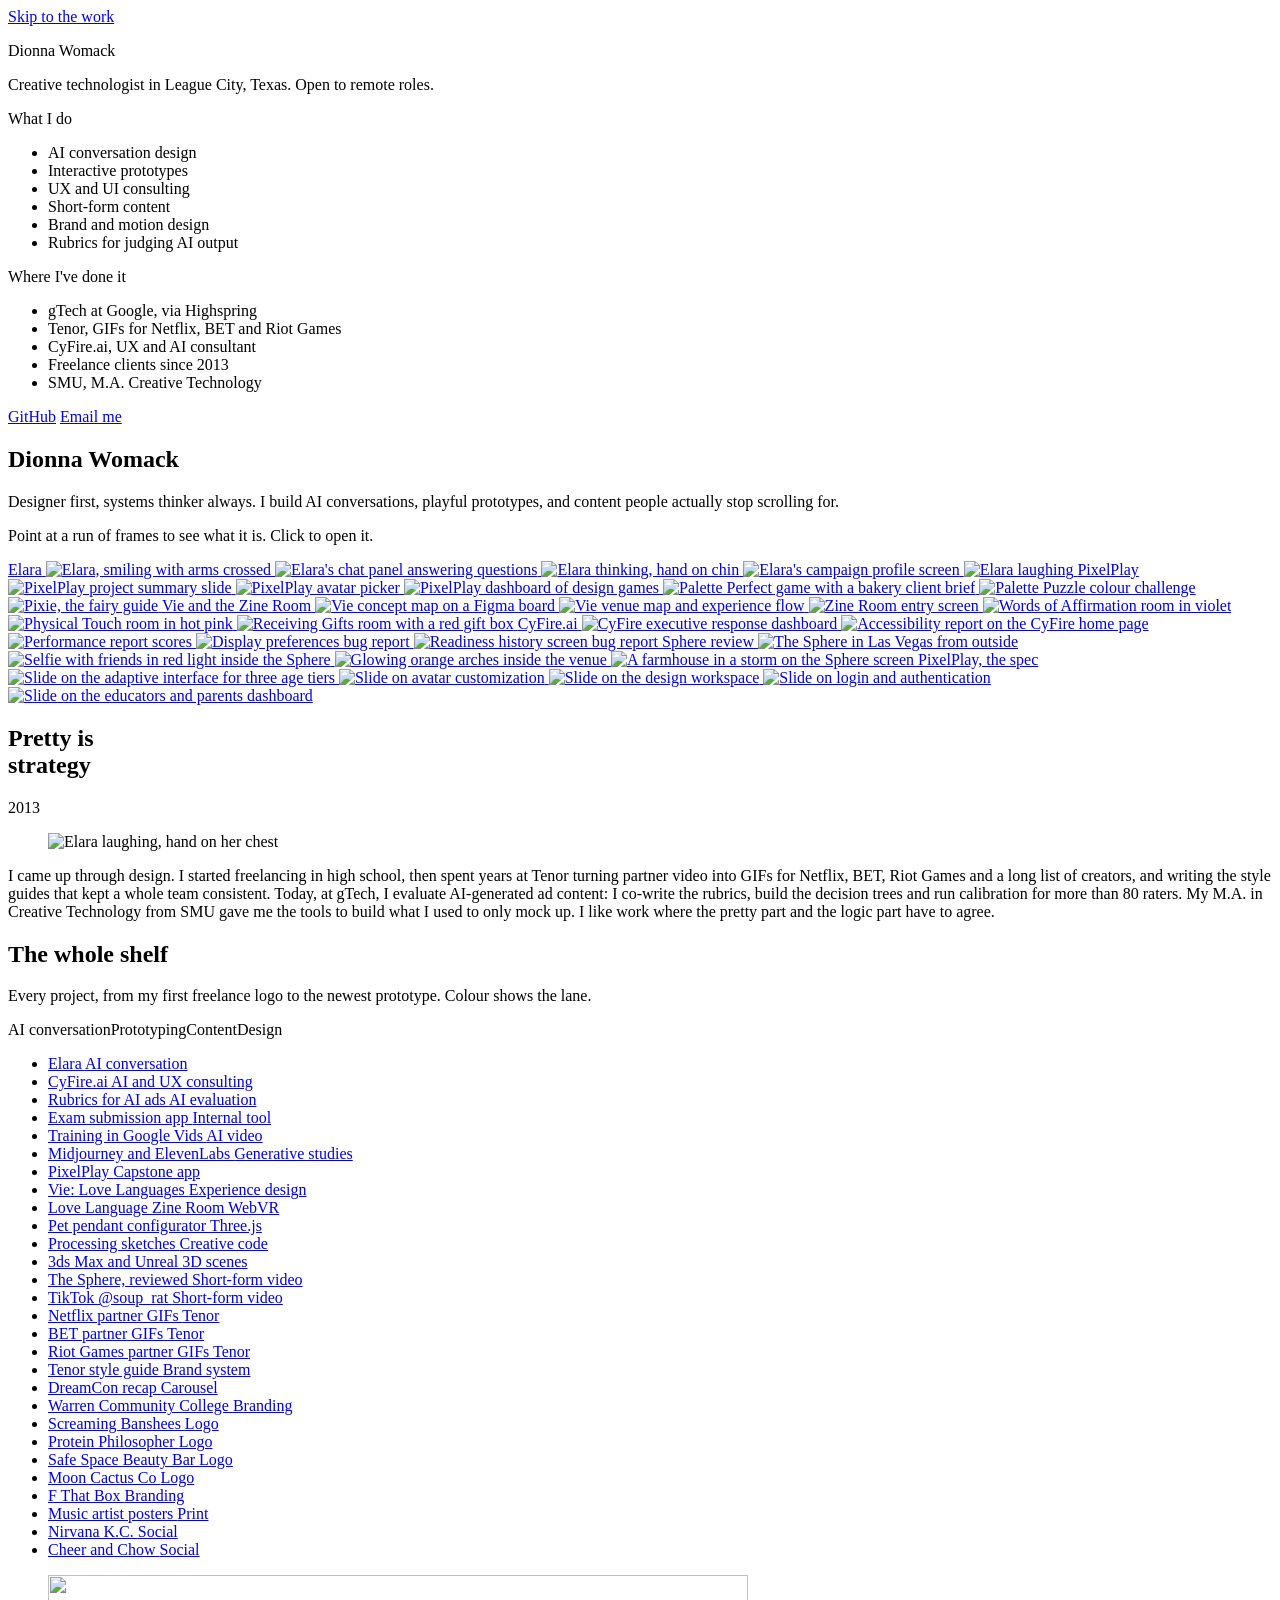
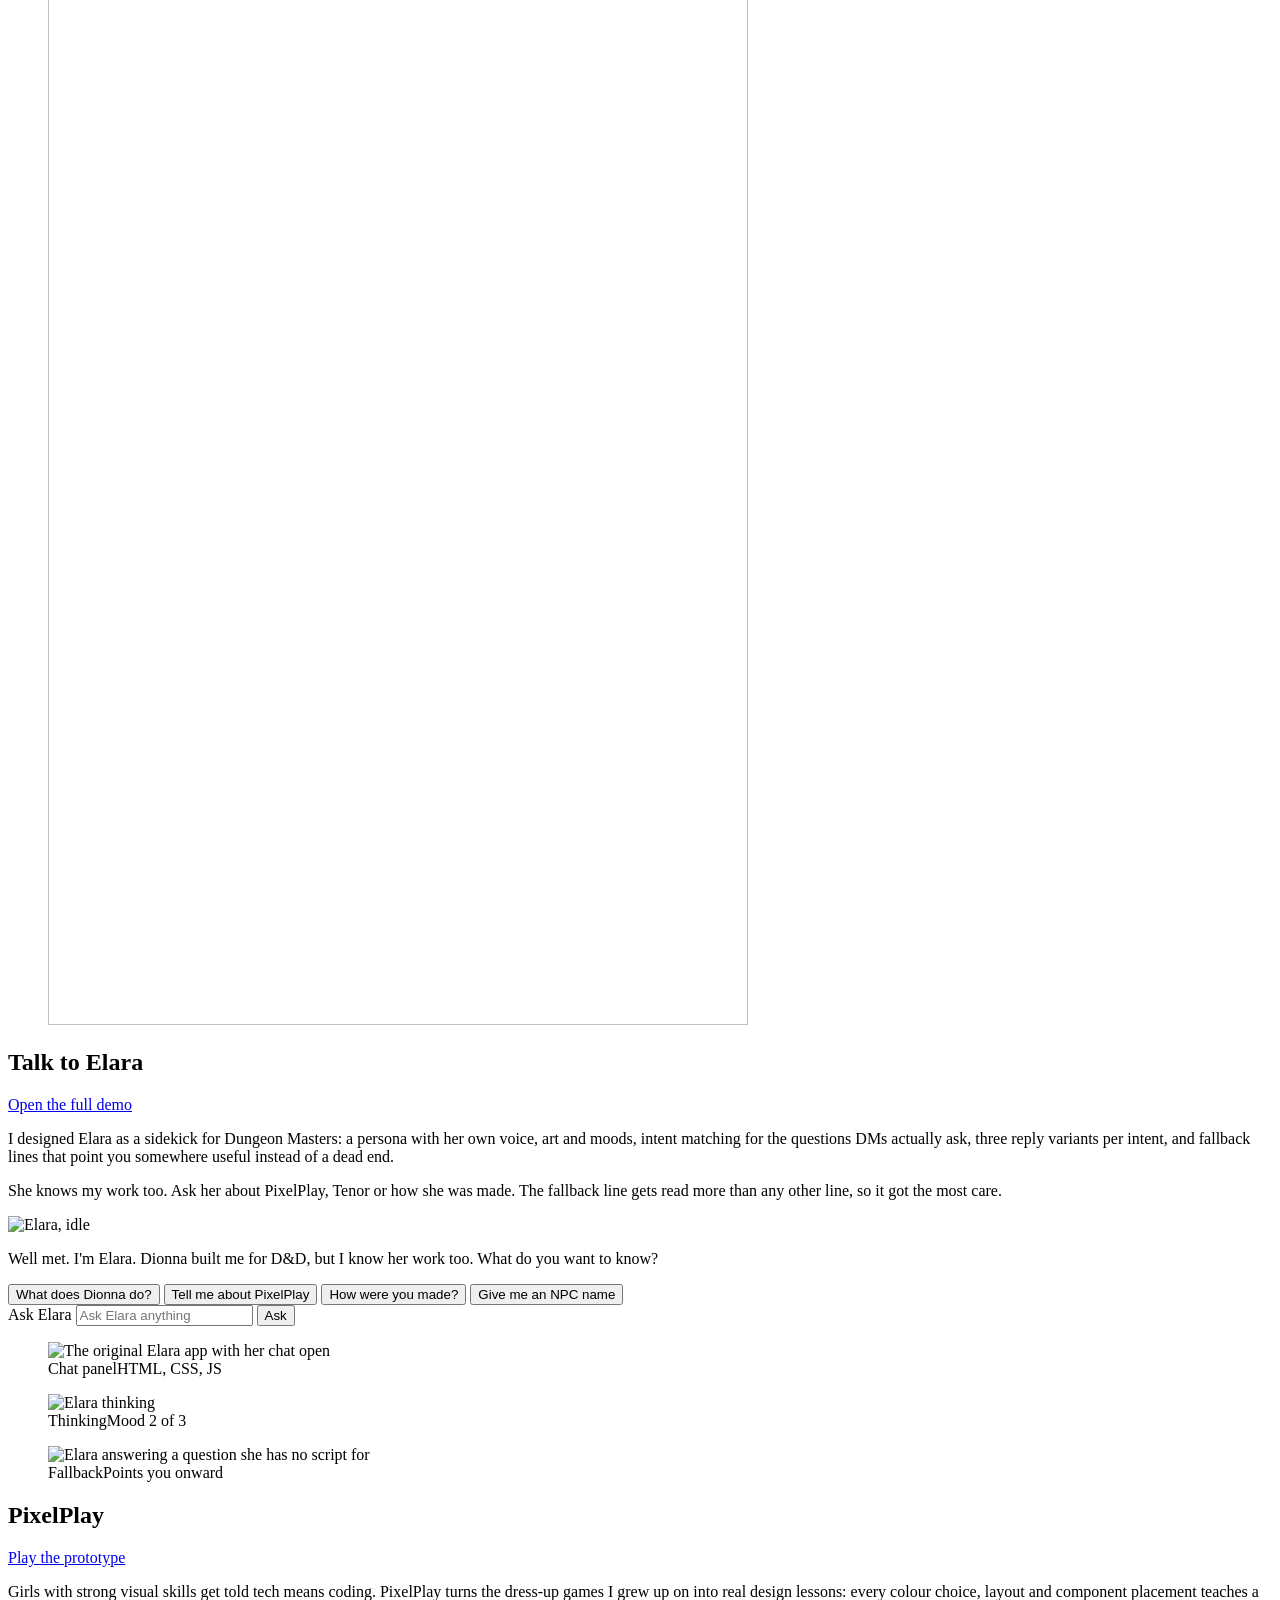
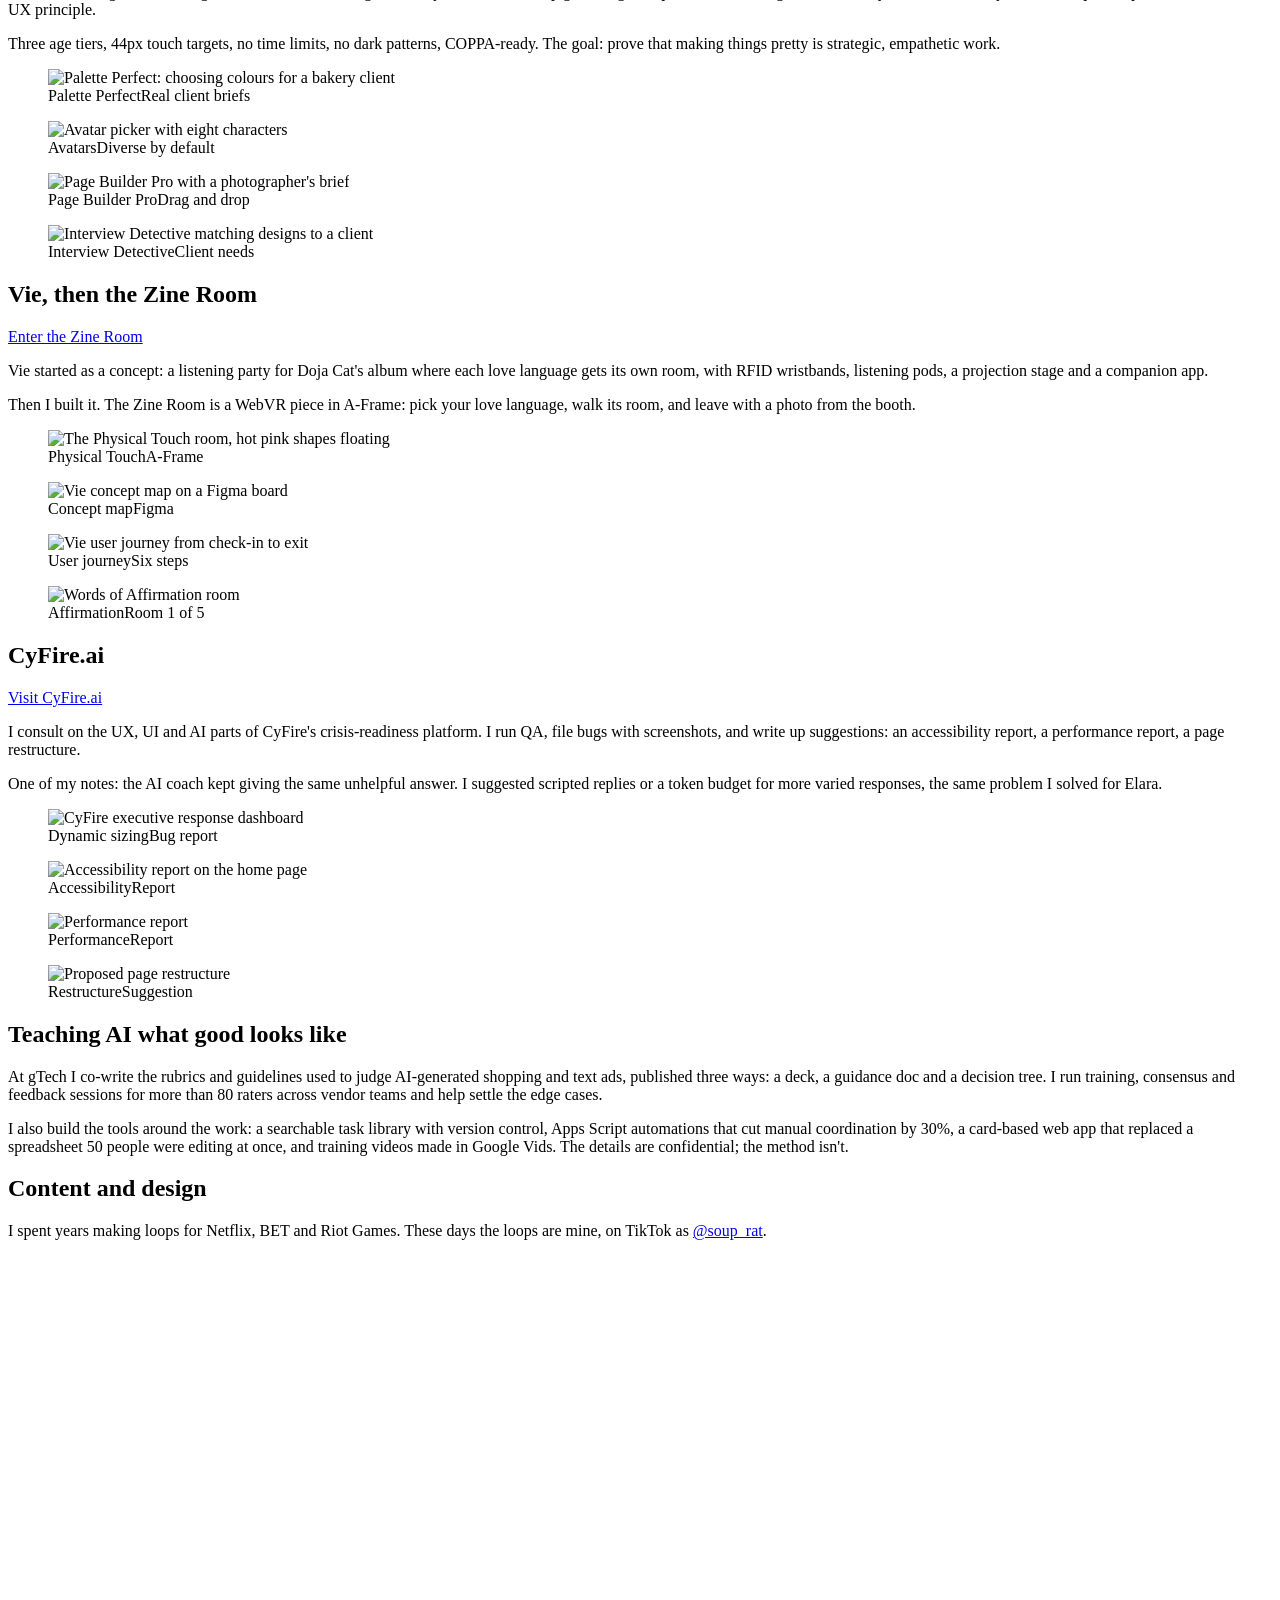
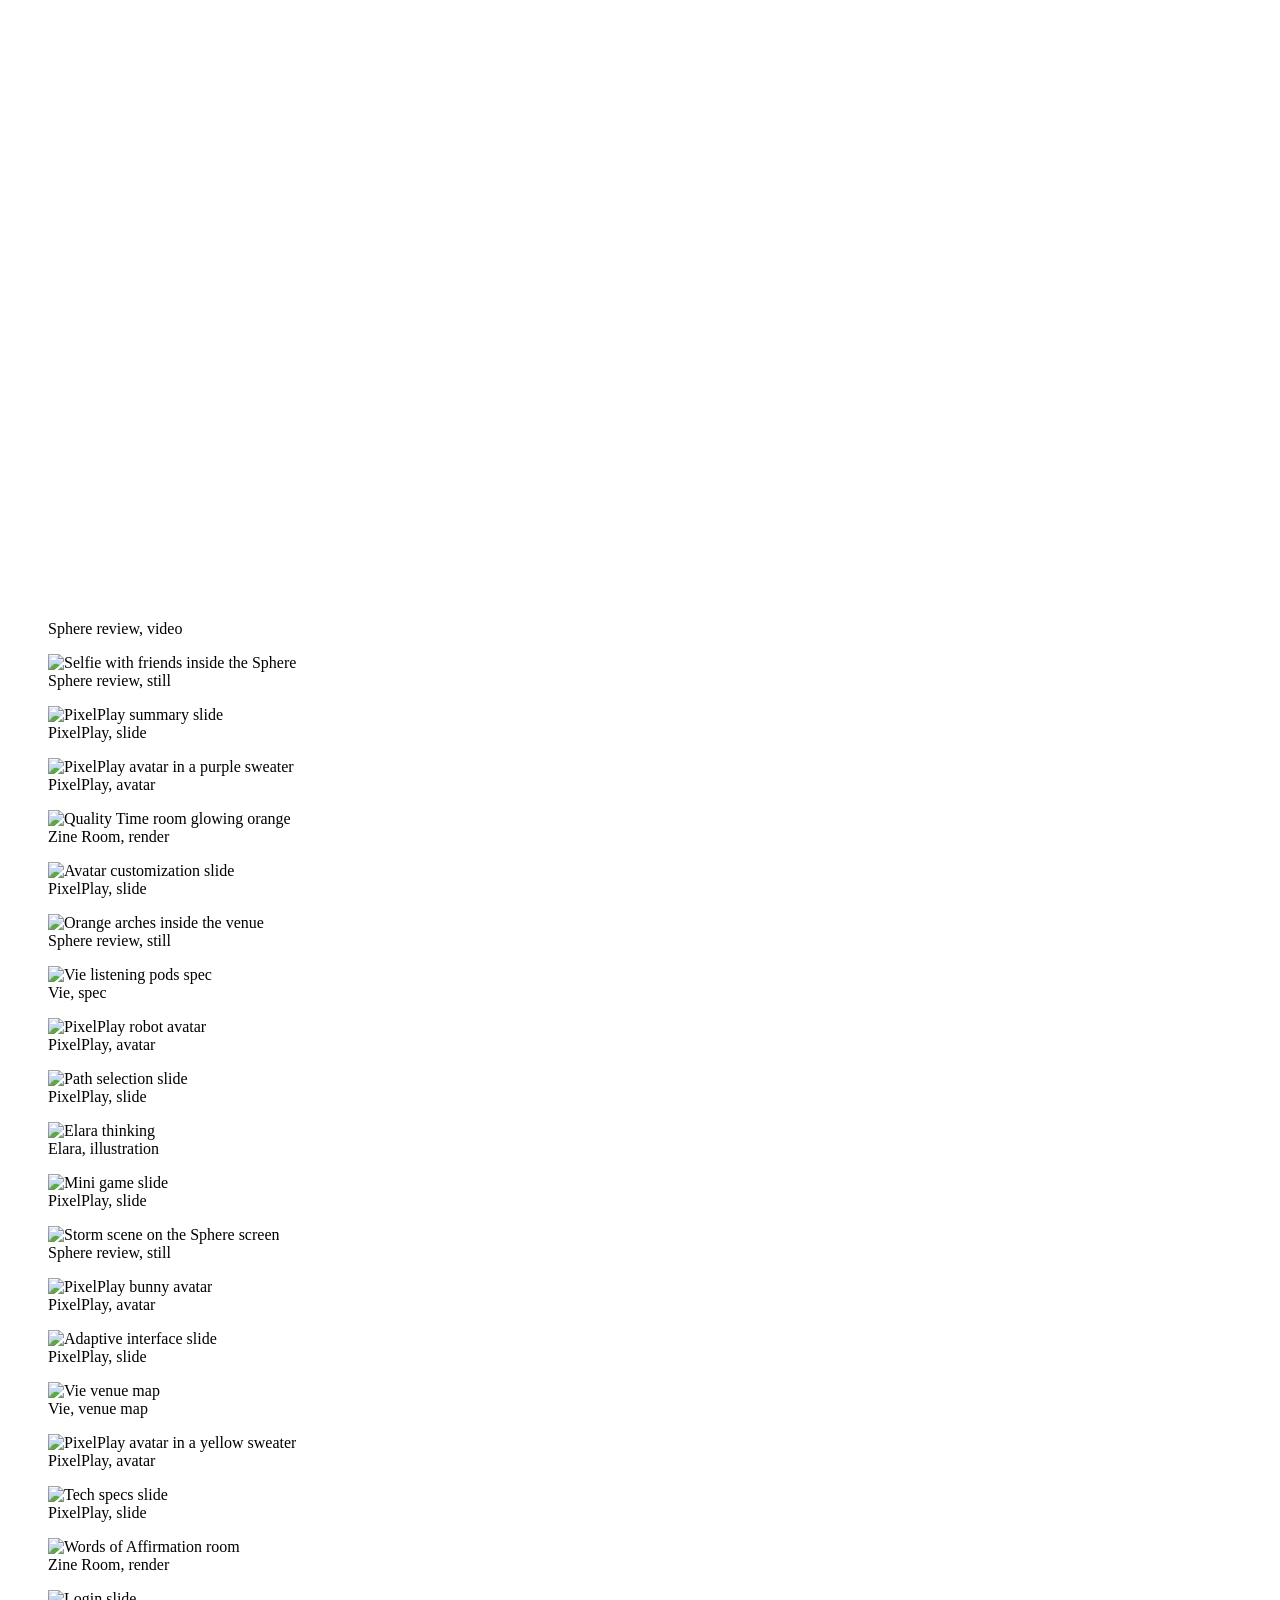
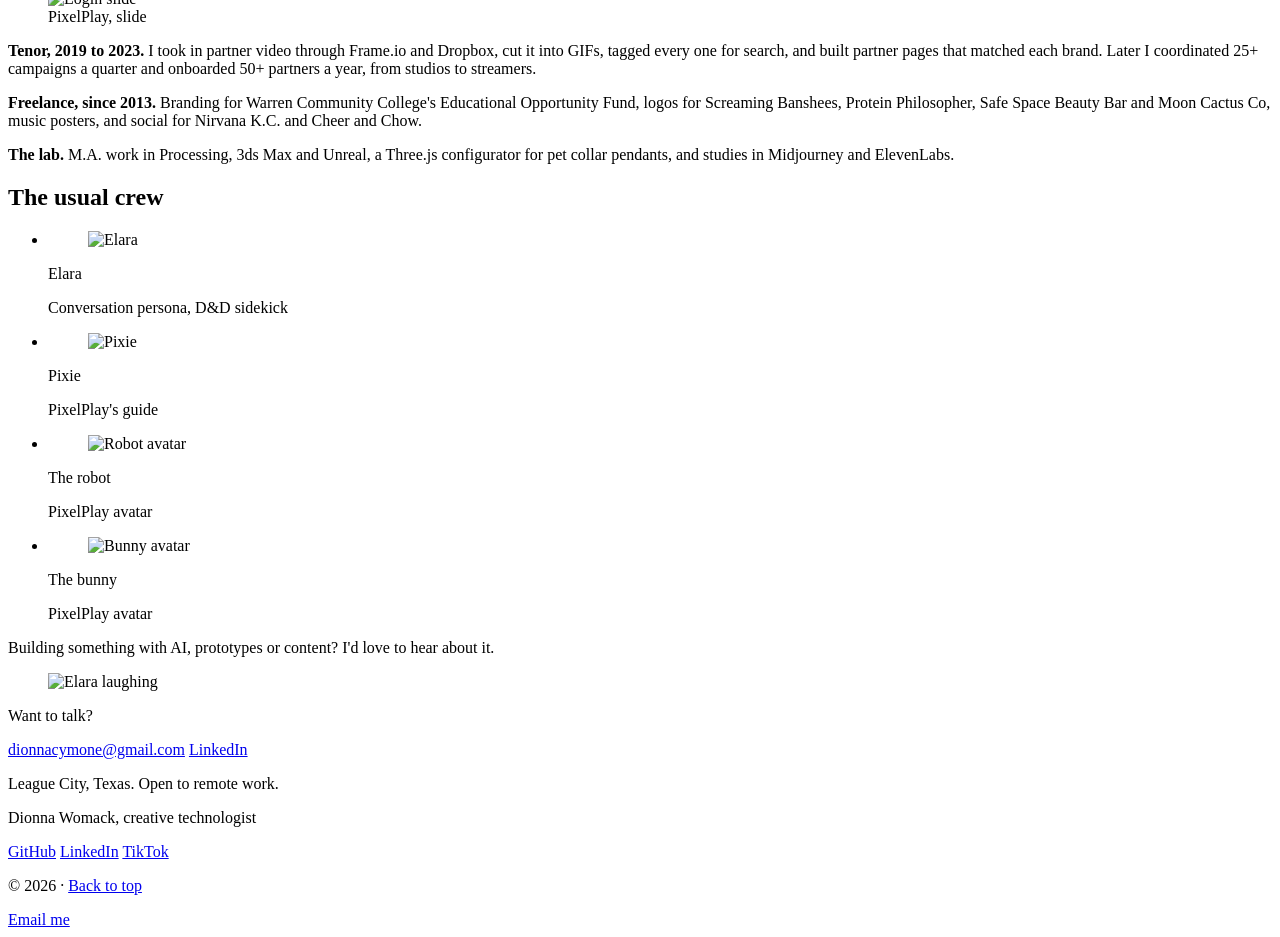
==== index.html @ 8c24a7cd "V1 Create site" ====
<!doctype html>
<html lang="en">
<head>
<meta charset="utf-8">
<meta name="viewport" content="width=device-width, initial-scale=1">
<title>Dionna Womack, Creative Technologist</title>
<meta name="description" content="Dionna Womack designs AI conversations, playful prototypes, and content people actually stop scrolling for. M.A. Creative Technology, SMU.">
<meta property="og:title" content="Dionna Womack, Creative Technologist">
<meta property="og:description" content="AI conversation design, interactive prototypes, and scroll-stopping content.">
<meta property="og:image" content="img/elara_chat.webp">
<link rel="preload" href="fonts/libre-franklin-latin-800-normal.woff2" as="font" type="font/woff2" crossorigin>
<link rel="preload" href="fonts/source-serif-4-latin-400-normal.woff2" as="font" type="font/woff2" crossorigin>
<link rel="stylesheet" href="assets/base.css">
<link rel="stylesheet" href="assets/site.css">
<script>document.documentElement.classList.add('js')</script>
</head>
<body>
<a class="skip" href="#main">Skip to the work</a>

<header class="band wrap" id="top">
  <p class="band__name">Dionna Womack</p>
  <p class="band__avail">Creative technologist in League City, Texas. Open to remote roles.</p>
  <div class="band__list">
    <p class="muted">What I do</p>
    <ul>
      <li>AI conversation design</li>
      <li>Interactive prototypes</li>
      <li>UX and UI consulting</li>
      <li>Short-form content</li>
      <li>Brand and motion design</li>
      <li>Rubrics for judging AI output</li>
    </ul>
  </div>
  <div class="band__list band__list--wide">
    <p class="muted">Where I've done it</p>
    <ul>
      <li>gTech at Google, via Highspring</li>
      <li>Tenor, GIFs for Netflix, BET and Riot Games</li>
      <li>CyFire.ai, UX and AI consultant</li>
      <li>Freelance clients since 2013</li>
      <li>SMU, M.A. Creative Technology</li>
    </ul>
  </div>
  <nav class="band__links" aria-label="Contact">
    <a class="link" href="https://github.com/HeyDionna">GitHub</a>
    <a class="link link--accent" href="mailto:dionnacymone@gmail.com?subject=Hi%20Dionna">Email me</a>
  </nav>
</header>

<main id="main">

<section class="hero wrap" aria-labelledby="hero-title">
  <h1 class="hero__name" id="hero-title" data-rise style="--i:0">Dionna Womack</h1>
  <p class="hero__line" data-rise style="--i:1">Designer first, systems thinker always. I build AI conversations, playful prototypes, and content people actually stop scrolling for.</p>

  <div class="sheet" data-sheet>
    <p class="sheet__desc small" aria-live="polite" data-sheet-desc>Point at a run of frames to see what it is. Click to open it.</p>
    <div class="sheet__runs">
      <a class="run" href="#elara" data-desc="Elara: a D&amp;D assistant with a persona, three moods and replies that never repeat word for word.">
        <span class="run__title small">Elara</span>
        <span class="run__frames">
          <img src="img/elara_idle.webp" width="700" height="1050" alt="Elara, smiling with arms crossed">
          <img src="img/elara_chat.webp" width="1400" height="896" alt="Elara's chat panel answering questions">
          <img src="img/elara_thinking.webp" width="700" height="1050" alt="Elara thinking, hand on chin">
          <img src="img/elara_profile.webp" width="1400" height="896" alt="Elara's campaign profile screen">
          <img src="img/elara_happy.webp" width="700" height="1050" alt="Elara laughing">
        </span>
      </a>
      <a class="run" href="#pixelplay" data-desc="PixelPlay: my capstone, a design-learning app for girls 8 to 18 built on the dress-up games I grew up on.">
        <span class="run__title small">PixelPlay</span>
        <span class="run__frames">
          <img src="img/pp_slide_1.webp" width="396" height="330" alt="PixelPlay project summary slide">
          <img src="img/pp_avatar.webp" width="1400" height="896" alt="PixelPlay avatar picker">
          <img src="img/pp_dash2.webp" width="1400" height="896" alt="PixelPlay dashboard of design games">
          <img src="img/pp_game0.webp" width="1400" height="896" alt="Palette Perfect game with a bakery client brief">
          <img src="img/pp_game3.webp" width="1400" height="896" alt="Palette Puzzle colour challenge">
          <img src="img/pixie.webp" width="600" height="496" alt="Pixie, the fairy guide">
        </span>
      </a>
      <a class="run" href="#zine" data-desc="Vie into the Zine Room: an immersive listening experience concept, then a WebVR room for each love language.">
        <span class="run__title small">Vie and the Zine Room</span>
        <span class="run__frames">
          <img src="img/vie_concept.webp" width="980" height="800" alt="Vie concept map on a Figma board">
          <img src="img/vie_cover.webp" width="390" height="222" alt="Vie venue map and experience flow">
          <img src="img/zine_hub.webp" width="1280" height="800" alt="Zine Room entry screen">
          <img src="img/zine_affirmation.webp" width="1400" height="896" alt="Words of Affirmation room in violet">
          <img src="img/zine_touch.webp" width="1400" height="896" alt="Physical Touch room in hot pink">
          <img src="img/zine_gifts.webp" width="1400" height="896" alt="Receiving Gifts room with a red gift box">
        </span>
      </a>
      <a class="run" href="#cyfire" data-desc="CyFire.ai: ongoing QA, UX and AI consulting for a crisis-readiness startup.">
        <span class="run__title small">CyFire.ai</span>
        <span class="run__frames">
          <img src="img/cy_dashboard.webp" width="254" height="247" alt="CyFire executive response dashboard">
          <img src="img/cy_access.webp" width="258" height="134" alt="Accessibility report on the CyFire home page">
          <img src="img/cy_perf.webp" width="258" height="118" alt="Performance report scores">
          <img src="img/cy_lightmode.webp" width="264" height="102" alt="Display preferences bug report">
          <img src="img/cy_history.webp" width="264" height="110" alt="Readiness history screen bug report">
        </span>
      </a>
      <a class="run" href="#content" data-desc="The Sphere, reviewed: a short-form review shot on my phone, coming to TikTok soon.">
        <span class="run__title small">Sphere review</span>
        <span class="run__frames">
          <img src="img/sphere_5.webp" width="900" height="1600" alt="The Sphere in Las Vegas from outside">
          <img src="img/sphere_60.webp" width="900" height="1600" alt="Selfie with friends in red light inside the Sphere">
          <img src="img/sphere_105.webp" width="900" height="1600" alt="Glowing orange arches inside the venue">
          <img src="img/sphere_185.webp" width="900" height="1600" alt="A farmhouse in a storm on the Sphere screen">
        </span>
      </a>
      <a class="run" href="#pixelplay" data-desc="PixelPlay's technical notes: accessibility, age tiers and the design workspace, one slide each.">
        <span class="run__title small">PixelPlay, the spec</span>
        <span class="run__frames">
          <img src="img/pp_slide_7.webp" width="397" height="330" alt="Slide on the adaptive interface for three age tiers">
          <img src="img/pp_slide_3.webp" width="396" height="330" alt="Slide on avatar customization">
          <img src="img/pp_slide_9.webp" width="397" height="330" alt="Slide on the design workspace">
          <img src="img/pp_slide_6.webp" width="396" height="330" alt="Slide on login and authentication">
          <img src="img/pp_slide_10.webp" width="397" height="330" alt="Slide on the educators and parents dashboard">
        </span>
      </a>
    </div>
  </div>
</section>

<section class="tiles" aria-labelledby="tiles-title">
  <div class="tiles__board">
    <h2 class="tile tile--a" id="tiles-title" data-reveal>Pretty is<br> strategy</h2>
    <p class="tile tile--b" data-reveal aria-label="Designing since 2013">2013</p>
    <figure class="tile tile--c" data-reveal><img src="img/elara_happy.webp" width="700" height="1050" alt="Elara laughing, hand on her chest" loading="lazy"></figure>
  </div>
  <div class="tiles__text">
    <p data-reveal>I came up through design. I started freelancing in high school, then spent years at Tenor turning partner video into GIFs for Netflix, BET, Riot Games and a long list of creators, and writing the style guides that kept a whole team consistent. Today, at gTech, I evaluate AI-generated ad content: I co-write the rubrics, build the decision trees and run calibration for more than 80 raters. My M.A. in Creative Technology from SMU gave me the tools to build what I used to only mock up. I like work where the pretty part and the logic part have to agree.</p>
  </div>
</section>

<section class="shelf wrap" aria-labelledby="shelf-title">
  <div class="shelf__head">
    <h2 class="shelf__title" id="shelf-title">The whole shelf</h2>
    <p class="small muted">Every project, from my first freelance logo to the newest prototype. Colour shows the lane.</p>
  </div>
  <div class="shelf__legend small" aria-hidden="true">
    <span class="hl hl--ai">AI conversation</span><span class="hl hl--ux">Prototyping</span><span class="hl hl--content">Content</span><span class="hl hl--design">Design</span>
  </div>
  <div class="shelf__body">
    <ul class="spines" data-index>
      <li><a href="#elara" data-preview="img/elara_idle.webp">Elara <span class="hl hl--ai">AI conversation</span></a></li>
      <li><a href="#cyfire" data-preview="img/cy_dashboard.webp">CyFire.ai <span class="hl hl--ai">AI and UX consulting</span></a></li>
      <li><a href="#rubrics">Rubrics for AI ads <span class="hl hl--ai">AI evaluation</span></a></li>
      <li><a href="#rubrics">Exam submission app <span class="hl hl--ai">Internal tool</span></a></li>
      <li><a href="#rubrics">Training in Google Vids <span class="hl hl--ai">AI video</span></a></li>
      <li><a href="#lab">Midjourney and ElevenLabs <span class="hl hl--ai">Generative studies</span></a></li>
      <li><a href="#pixelplay" data-preview="img/pp_dash2.webp">PixelPlay <span class="hl hl--ux">Capstone app</span></a></li>
      <li><a href="#zine" data-preview="img/vie_concept.webp">Vie: Love Languages <span class="hl hl--ux">Experience design</span></a></li>
      <li><a href="#zine" data-preview="img/zine_touch.webp">Love Language Zine Room <span class="hl hl--ux">WebVR</span></a></li>
      <li><a href="#lab">Pet pendant configurator <span class="hl hl--ux">Three.js</span></a></li>
      <li><a href="#lab">Processing sketches <span class="hl hl--ux">Creative code</span></a></li>
      <li><a href="#lab">3ds Max and Unreal <span class="hl hl--ux">3D scenes</span></a></li>
      <li><a href="#content" data-preview="img/sphere_5.webp">The Sphere, reviewed <span class="hl hl--content">Short-form video</span></a></li>
      <li><a href="https://www.tiktok.com/@soup_rat">TikTok @soup_rat <span class="hl hl--content">Short-form video</span></a></li>
      <li><a href="#tenor">Netflix partner GIFs <span class="hl hl--content">Tenor</span></a></li>
      <li><a href="#tenor">BET partner GIFs <span class="hl hl--content">Tenor</span></a></li>
      <li><a href="#tenor">Riot Games partner GIFs <span class="hl hl--content">Tenor</span></a></li>
      <li><a href="#tenor">Tenor style guide <span class="hl hl--content">Brand system</span></a></li>
      <li><a href="#tenor">DreamCon recap <span class="hl hl--content">Carousel</span></a></li>
      <li><a href="#archive">Warren Community College <span class="hl hl--design">Branding</span></a></li>
      <li><a href="#archive">Screaming Banshees <span class="hl hl--design">Logo</span></a></li>
      <li><a href="#archive">Protein Philosopher <span class="hl hl--design">Logo</span></a></li>
      <li><a href="#archive">Safe Space Beauty Bar <span class="hl hl--design">Logo</span></a></li>
      <li><a href="#archive">Moon Cactus Co <span class="hl hl--design">Logo</span></a></li>
      <li><a href="#archive">F That Box <span class="hl hl--design">Branding</span></a></li>
      <li><a href="#archive">Music artist posters <span class="hl hl--design">Print</span></a></li>
      <li><a href="#archive">Nirvana K.C. <span class="hl hl--design">Social</span></a></li>
      <li><a href="#archive">Cheer and Chow <span class="hl hl--design">Social</span></a></li>
    </ul>
    <figure class="shelf__frame" aria-hidden="true"><img src="img/elara_idle.webp" width="700" height="1050" alt="" data-index-frame loading="lazy"></figure>
  </div>
</section>

<section class="work wrap" aria-label="Selected work">

  <article class="strip" id="elara" aria-labelledby="elara-title">
    <div class="strip__side">
      <h2 class="strip__title" id="elara-title">Talk to Elara</h2>
      <a class="link link--accent" href="demos/elara/">Open the full demo</a>
      <p class="strip__note">I designed Elara as a sidekick for Dungeon Masters: a persona with her own voice, art and moods, intent matching for the questions DMs actually ask, three reply variants per intent, and fallback lines that point you somewhere useful instead of a dead end.</p>
      <p class="strip__note">She knows my work too. Ask her about PixelPlay, Tenor or how she was made. The fallback line gets read more than any other line, so it got the most care.</p>
    </div>
    <div class="strip__run">
      <div class="lifted elara" data-elara>
        <div class="elara__face"><img src="img/elara_idle.webp" width="700" height="1050" alt="Elara, idle" data-elara-face></div>
        <div class="elara__log" role="log" aria-live="polite" data-elara-log>
          <p class="msg msg--bot">Well met. I'm Elara. Dionna built me for D&amp;D, but I know her work too. What do you want to know?</p>
        </div>
        <div class="elara__chips" data-elara-chips>
          <button type="button">What does Dionna do?</button>
          <button type="button">Tell me about PixelPlay</button>
          <button type="button">How were you made?</button>
          <button type="button">Give me an NPC name</button>
        </div>
        <form class="elara__form" data-elara-form>
          <label class="sr-only" for="elara-input">Ask Elara</label>
          <input id="elara-input" type="text" placeholder="Ask Elara anything" autocomplete="off" maxlength="160">
          <button class="button" type="submit">Ask</button>
        </form>
        <noscript><p class="small">Elara needs JavaScript to talk. <a href="demos/elara/">The full demo</a> has the same conversation.</p></noscript>
      </div>
      <figure class="frame"><img src="img/elara_chat.webp" width="1400" height="896" alt="The original Elara app with her chat open" loading="lazy"><figcaption class="small"><span>Chat panel</span><span>HTML, CSS, JS</span></figcaption></figure>
      <figure class="frame"><img src="img/elara_thinking.webp" width="700" height="1050" alt="Elara thinking" loading="lazy"><figcaption class="small"><span>Thinking</span><span>Mood 2 of 3</span></figcaption></figure>
      <figure class="frame"><img src="img/elara_fallback.webp" width="1400" height="896" alt="Elara answering a question she has no script for" loading="lazy"><figcaption class="small"><span>Fallback</span><span>Points you onward</span></figcaption></figure>
    </div>
  </article>

  <article class="strip strip--flip" id="pixelplay" aria-labelledby="pp-title">
    <div class="strip__side">
      <h2 class="strip__title" id="pp-title">PixelPlay</h2>
      <a class="link link--accent" href="demos/pixelplay/">Play the prototype</a>
      <p class="strip__note">Girls with strong visual skills get told tech means coding. PixelPlay turns the dress-up games I grew up on into real design lessons: every colour choice, layout and component placement teaches a UX principle.</p>
      <p class="strip__note">Three age tiers, 44px touch targets, no time limits, no dark patterns, COPPA-ready. The goal: prove that making things pretty is strategic, empathetic work.</p>
    </div>
    <div class="strip__run">
      <figure class="lifted frame"><img src="img/pp_game0.webp" width="1400" height="896" alt="Palette Perfect: choosing colours for a bakery client" loading="lazy"><figcaption class="small"><span>Palette Perfect</span><span>Real client briefs</span></figcaption></figure>
      <figure class="frame"><img src="img/pp_avatar.webp" width="1400" height="896" alt="Avatar picker with eight characters" loading="lazy"><figcaption class="small"><span>Avatars</span><span>Diverse by default</span></figcaption></figure>
      <figure class="frame"><img src="img/pp_game1.webp" width="1400" height="896" alt="Page Builder Pro with a photographer's brief" loading="lazy"><figcaption class="small"><span>Page Builder Pro</span><span>Drag and drop</span></figcaption></figure>
      <figure class="frame"><img src="img/pp_game2.webp" width="1400" height="896" alt="Interview Detective matching designs to a client" loading="lazy"><figcaption class="small"><span>Interview Detective</span><span>Client needs</span></figcaption></figure>
    </div>
  </article>

  <article class="strip" id="zine" aria-labelledby="zine-title">
    <div class="strip__side">
      <h2 class="strip__title" id="zine-title">Vie, then the Zine Room</h2>
      <a class="link link--accent" href="demos/zine-room/">Enter the Zine Room</a>
      <p class="strip__note">Vie started as a concept: a listening party for Doja Cat's album where each love language gets its own room, with RFID wristbands, listening pods, a projection stage and a companion app.</p>
      <p class="strip__note">Then I built it. The Zine Room is a WebVR piece in A-Frame: pick your love language, walk its room, and leave with a photo from the booth.</p>
    </div>
    <div class="strip__run">
      <figure class="lifted frame"><img src="img/zine_touch.webp" width="1400" height="896" alt="The Physical Touch room, hot pink shapes floating" loading="lazy"><figcaption class="small"><span>Physical Touch</span><span>A-Frame</span></figcaption></figure>
      <figure class="frame"><img src="img/vie_concept.webp" width="980" height="800" alt="Vie concept map on a Figma board" loading="lazy"><figcaption class="small"><span>Concept map</span><span>Figma</span></figcaption></figure>
      <figure class="frame"><img src="img/vie_journey.webp" width="390" height="212" alt="Vie user journey from check-in to exit" loading="lazy"><figcaption class="small"><span>User journey</span><span>Six steps</span></figcaption></figure>
      <figure class="frame"><img src="img/zine_affirmation.webp" width="1400" height="896" alt="Words of Affirmation room" loading="lazy"><figcaption class="small"><span>Affirmation</span><span>Room 1 of 5</span></figcaption></figure>
    </div>
  </article>

  <article class="strip strip--flip" id="cyfire" aria-labelledby="cy-title">
    <div class="strip__side">
      <h2 class="strip__title" id="cy-title">CyFire.ai</h2>
      <a class="link link--accent" href="https://cyfire.ai/">Visit CyFire.ai</a>
      <p class="strip__note">I consult on the UX, UI and AI parts of CyFire's crisis-readiness platform. I run QA, file bugs with screenshots, and write up suggestions: an accessibility report, a performance report, a page restructure.</p>
      <p class="strip__note">One of my notes: the AI coach kept giving the same unhelpful answer. I suggested scripted replies or a token budget for more varied responses, the same problem I solved for Elara.</p>
    </div>
    <div class="strip__run">
      <figure class="lifted frame"><img src="img/cy_dashboard.webp" width="254" height="247" alt="CyFire executive response dashboard" loading="lazy"><figcaption class="small"><span>Dynamic sizing</span><span>Bug report</span></figcaption></figure>
      <figure class="frame"><img src="img/cy_access.webp" width="258" height="134" alt="Accessibility report on the home page" loading="lazy"><figcaption class="small"><span>Accessibility</span><span>Report</span></figcaption></figure>
      <figure class="frame"><img src="img/cy_perf.webp" width="258" height="118" alt="Performance report" loading="lazy"><figcaption class="small"><span>Performance</span><span>Report</span></figcaption></figure>
      <figure class="frame"><img src="img/cy_restructure.webp" width="258" height="120" alt="Proposed page restructure" loading="lazy"><figcaption class="small"><span>Restructure</span><span>Suggestion</span></figcaption></figure>
    </div>
  </article>

  <article class="note" id="rubrics" aria-labelledby="rub-title">
    <h2 class="strip__title" id="rub-title">Teaching AI what good looks like</h2>
    <div class="note__cols">
      <p>At gTech I co-write the rubrics and guidelines used to judge AI-generated shopping and text ads, published three ways: a deck, a guidance doc and a decision tree. I run training, consensus and feedback sessions for more than 80 raters across vendor teams and help settle the edge cases.</p>
      <p>I also build the tools around the work: a searchable task library with version control, Apps Script automations that cut manual coordination by 30%, a card-based web app that replaced a spreadsheet 50 people were editing at once, and training videos made in Google Vids. The details are confidential; the method isn't.</p>
    </div>
  </article>
</section>

<section class="gallery" id="content" aria-labelledby="gallery-title">
  <div class="gallery__intro wrap">
    <h2 class="sr-only" id="gallery-title">Content and design</h2>
    <p class="gallery__statement">I spent years making loops for Netflix, BET and Riot Games. These days the loops are mine, on TikTok as <a class="link link--accent" href="https://www.tiktok.com/@soup_rat">@soup_rat</a>.</p>
  </div>
  <div class="masonry" data-reveal>
    <figure class="masonry__feature"><video src="video/sphere_loop.mp4" poster="img/sphere_poster.webp" width="540" height="960" muted loop playsinline autoplay preload="metadata" aria-label="Walking up to the Sphere in Las Vegas"></video><figcaption>Sphere review, video</figcaption></figure>
    <figure><img src="img/sphere_60.webp" width="900" height="1600" alt="Selfie with friends inside the Sphere" loading="lazy"><figcaption>Sphere review, still</figcaption></figure>
    <figure><img src="img/pp_slide_1.webp" width="396" height="330" alt="PixelPlay summary slide" loading="lazy"><figcaption>PixelPlay, slide</figcaption></figure>
    <figure><img src="img/pp_avatar1.webp" width="400" height="331" alt="PixelPlay avatar in a purple sweater" loading="lazy"><figcaption>PixelPlay, avatar</figcaption></figure>
    <figure><img src="img/zine_quality.webp" width="1400" height="896" alt="Quality Time room glowing orange" loading="lazy"><figcaption>Zine Room, render</figcaption></figure>
    <figure><img src="img/pp_slide_3.webp" width="396" height="330" alt="Avatar customization slide" loading="lazy"><figcaption>PixelPlay, slide</figcaption></figure>
    <figure><img src="img/sphere_105.webp" width="900" height="1600" alt="Orange arches inside the venue" loading="lazy"><figcaption>Sphere review, still</figcaption></figure>
    <figure><img src="img/vie_pod.webp" width="395" height="222" alt="Vie listening pods spec" loading="lazy"><figcaption>Vie, spec</figcaption></figure>
    <figure><img src="img/pp_avatar7.webp" width="400" height="331" alt="PixelPlay robot avatar" loading="lazy"><figcaption>PixelPlay, avatar</figcaption></figure>
    <figure><img src="img/pp_slide_4.webp" width="397" height="330" alt="Path selection slide" loading="lazy"><figcaption>PixelPlay, slide</figcaption></figure>
    <figure><img src="img/elara_thinking.webp" width="700" height="1050" alt="Elara thinking" loading="lazy"><figcaption>Elara, illustration</figcaption></figure>
    <figure><img src="img/pp_slide_5.webp" width="397" height="330" alt="Mini game slide" loading="lazy"><figcaption>PixelPlay, slide</figcaption></figure>
    <figure><img src="img/sphere_185.webp" width="900" height="1600" alt="Storm scene on the Sphere screen" loading="lazy"><figcaption>Sphere review, still</figcaption></figure>
    <figure><img src="img/pp_avatar8.webp" width="400" height="331" alt="PixelPlay bunny avatar" loading="lazy"><figcaption>PixelPlay, avatar</figcaption></figure>
    <figure><img src="img/pp_slide_8.webp" width="397" height="330" alt="Adaptive interface slide" loading="lazy"><figcaption>PixelPlay, slide</figcaption></figure>
    <figure><img src="img/vie_cover.webp" width="390" height="222" alt="Vie venue map" loading="lazy"><figcaption>Vie, venue map</figcaption></figure>
    <figure><img src="img/pp_avatar3.webp" width="400" height="331" alt="PixelPlay avatar in a yellow sweater" loading="lazy"><figcaption>PixelPlay, avatar</figcaption></figure>
    <figure><img src="img/pp_slide_2.webp" width="397" height="330" alt="Tech specs slide" loading="lazy"><figcaption>PixelPlay, slide</figcaption></figure>
    <figure><img src="img/zine_affirmation.webp" width="1400" height="896" alt="Words of Affirmation room" loading="lazy"><figcaption>Zine Room, render</figcaption></figure>
    <figure><img src="img/pp_slide_6.webp" width="396" height="330" alt="Login slide" loading="lazy"><figcaption>PixelPlay, slide</figcaption></figure>
  </div>
  <div class="gallery__notes wrap" id="tenor">
    <p><strong>Tenor, 2019 to 2023.</strong> I took in partner video through Frame.io and Dropbox, cut it into GIFs, tagged every one for search, and built partner pages that matched each brand. Later I coordinated 25+ campaigns a quarter and onboarded 50+ partners a year, from studios to streamers.</p>
    <p id="archive"><strong>Freelance, since 2013.</strong> Branding for Warren Community College's Educational Opportunity Fund, logos for Screaming Banshees, Protein Philosopher, Safe Space Beauty Bar and Moon Cactus Co, music posters, and social for Nirvana K.C. and Cheer and Chow.</p>
    <p id="lab"><strong>The lab.</strong> M.A. work in Processing, 3ds Max and Unreal, a Three.js configurator for pet collar pendants, and studies in Midjourney and ElevenLabs.</p>
  </div>
</section>

<section class="crew wrap" aria-labelledby="crew-title">
  <h2 class="crew__title" id="crew-title">The usual crew</h2>
  <ul class="crew__grid" data-reveal>
    <li><figure class="crew__tile"><img src="img/elara_idle.webp" width="700" height="1050" alt="Elara" loading="lazy"></figure><p class="crew__name">Elara</p><p class="crew__role">Conversation persona, D&amp;D sidekick</p></li>
    <li><figure class="crew__tile"><img src="img/crew_pixie.webp" width="270" height="412" alt="Pixie" loading="lazy"></figure><p class="crew__name">Pixie</p><p class="crew__role">PixelPlay's guide</p></li>
    <li><figure class="crew__tile"><img src="img/crew_robot.webp" width="468" height="632" alt="Robot avatar" loading="lazy"></figure><p class="crew__name">The robot</p><p class="crew__role">PixelPlay avatar</p></li>
    <li><figure class="crew__tile"><img src="img/crew_bunny.webp" width="391" height="569" alt="Bunny avatar" loading="lazy"></figure><p class="crew__name">The bunny</p><p class="crew__role">PixelPlay avatar</p></li>
  </ul>
</section>

<section class="contact wrap" aria-label="Contact">
  <p class="contact__sentence">Building something with AI, prototypes or content? I'd love to hear about it.</p>
  <figure class="contact__pic"><img src="img/elara_happy.webp" width="700" height="1050" alt="Elara laughing" loading="lazy"></figure>
  <div class="contact__links">
    <p class="contact__q">Want to talk?</p>
    <a class="link link--accent" href="mailto:dionnacymone@gmail.com?subject=Hi%20Dionna">dionnacymone@gmail.com</a>
    <a class="link" href="https://www.linkedin.com/in/dionna-womack/">LinkedIn</a>
    <p class="small muted">League City, Texas. Open to remote work.</p>
  </div>
</section>

</main>

<footer class="foot wrap">
  <p class="muted">Dionna Womack, creative technologist</p>
  <nav class="foot__links" aria-label="Elsewhere">
    <a href="https://github.com/HeyDionna">GitHub</a>
    <a href="https://www.linkedin.com/in/dionna-womack/">LinkedIn</a>
    <a href="https://www.tiktok.com/@soup_rat">TikTok</a>
  </nav>
  <p class="muted foot__end">© 2026 · <a href="#top">Back to top</a></p>
</footer>

<a class="fab link link--accent" href="mailto:dionnacymone@gmail.com?subject=Hi%20Dionna">Email me</a>
<script src="assets/base.js" defer></script>
<script src="assets/site.js" defer></script>
</body>
</html>
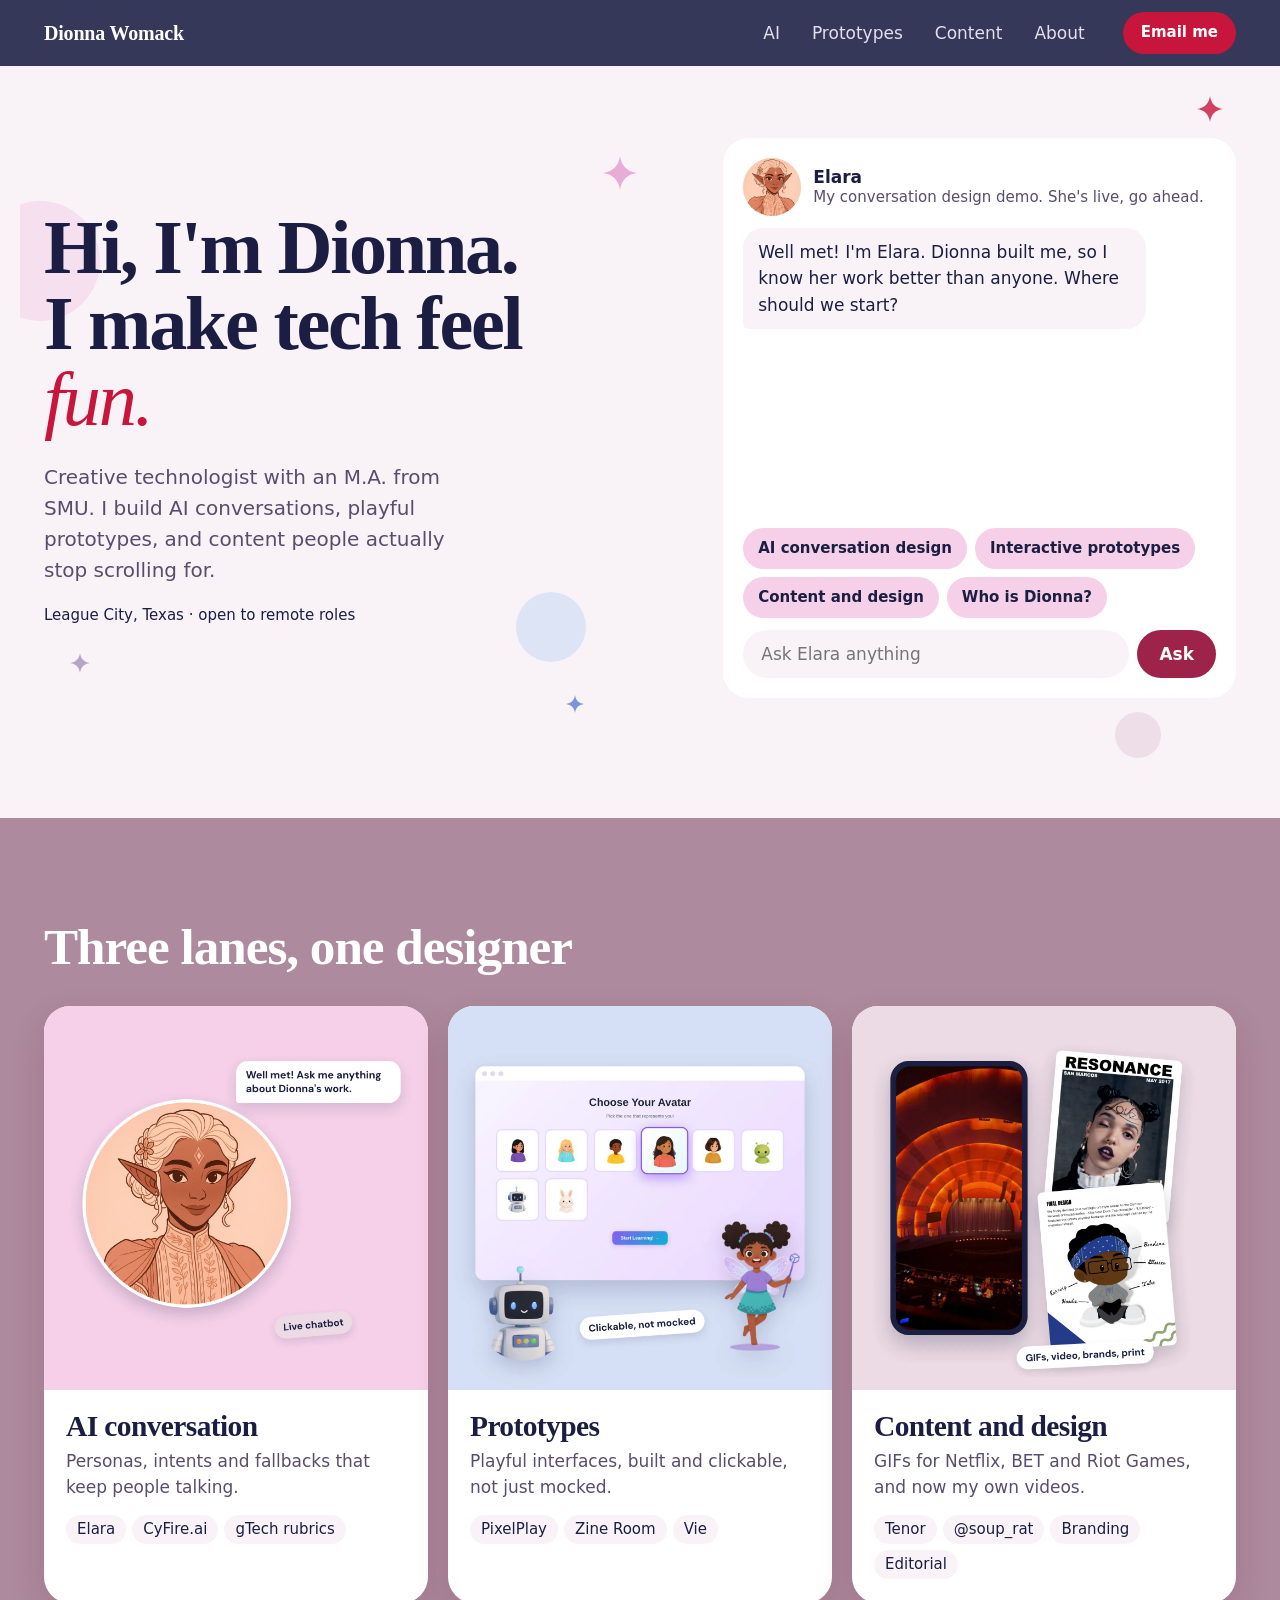
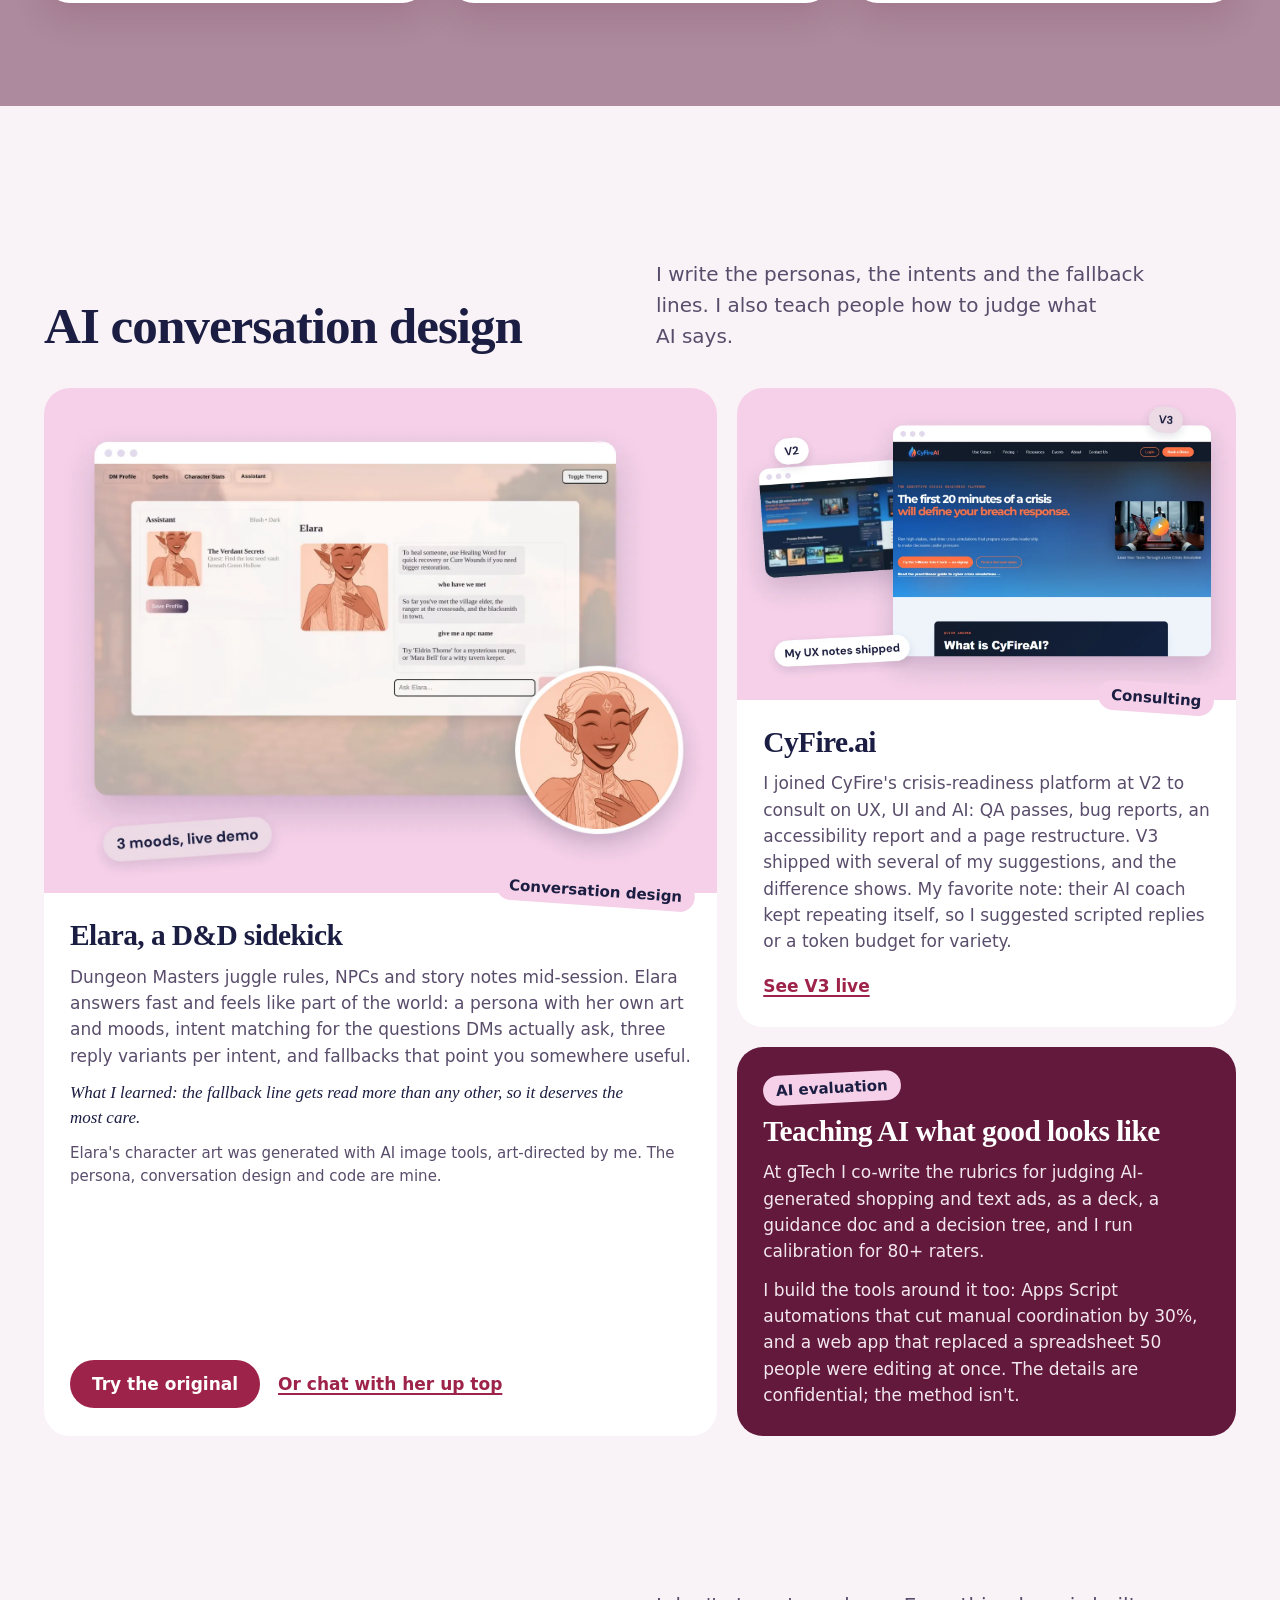
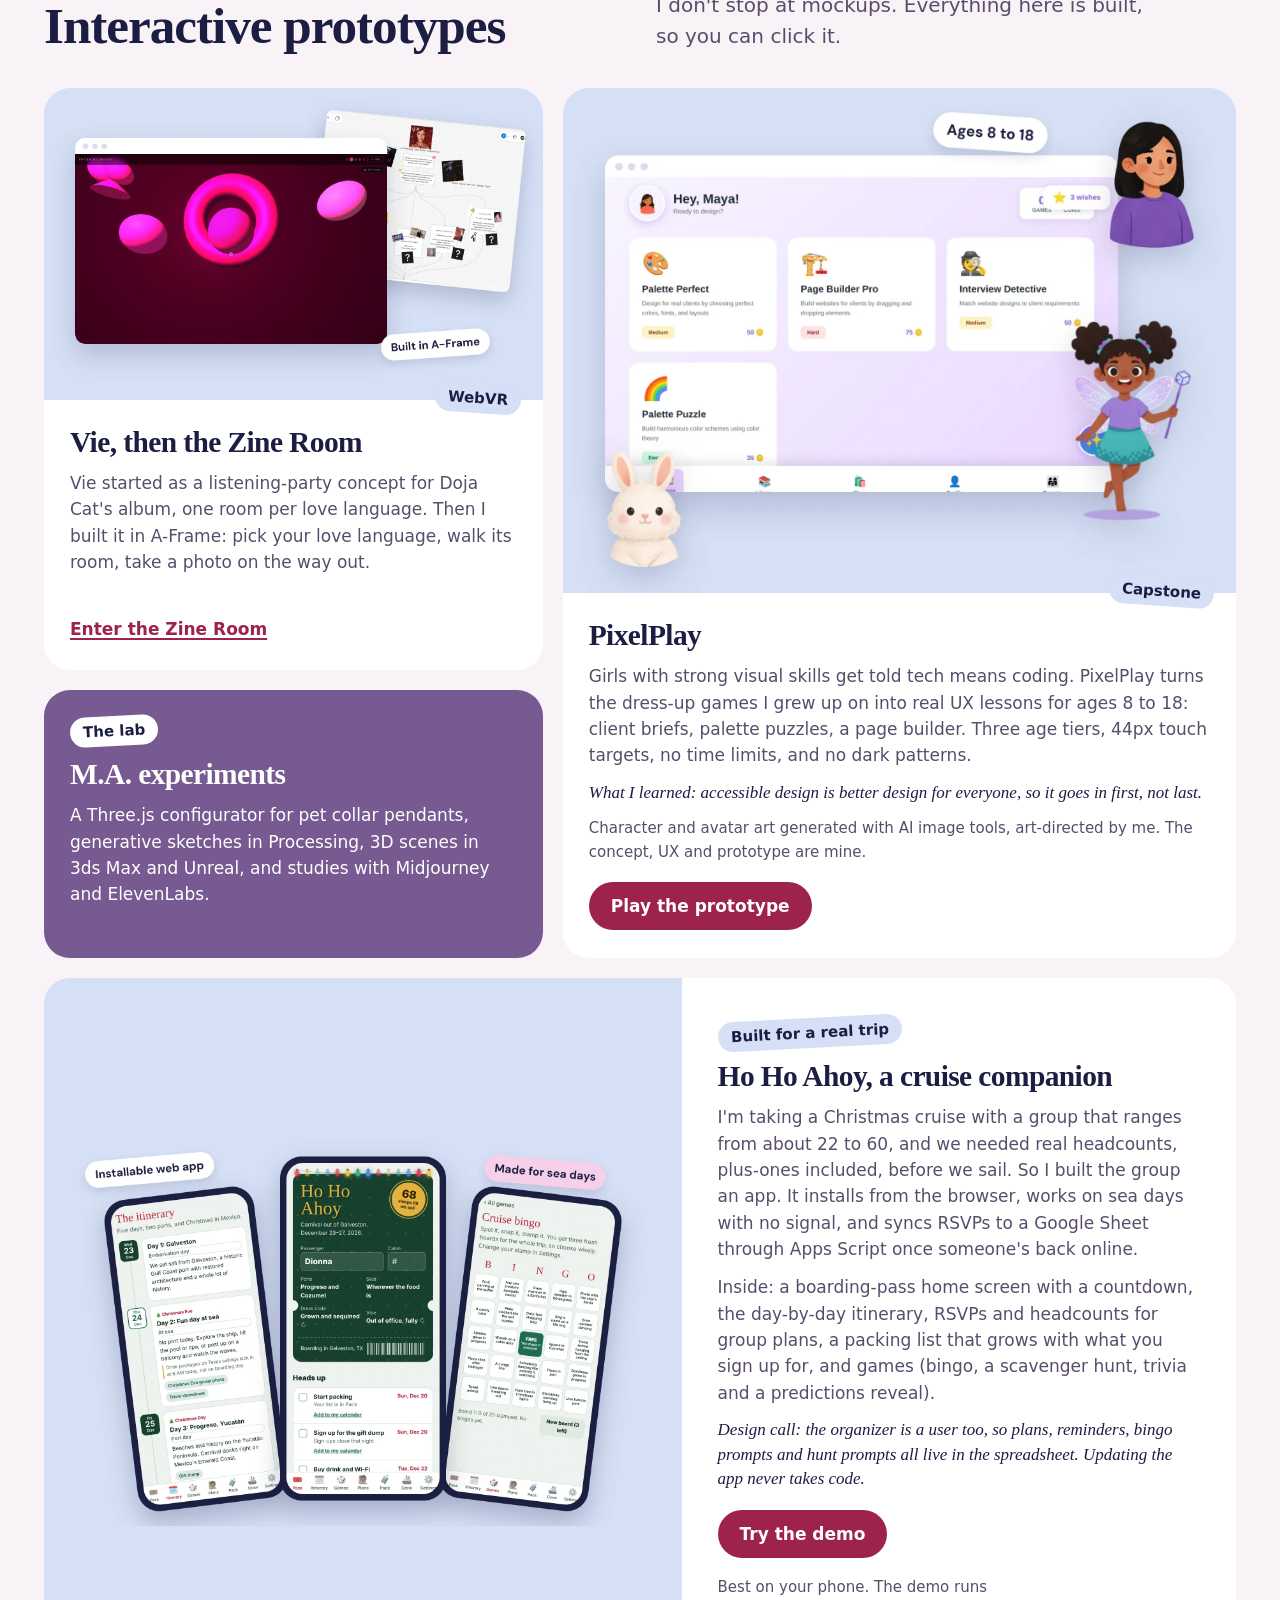
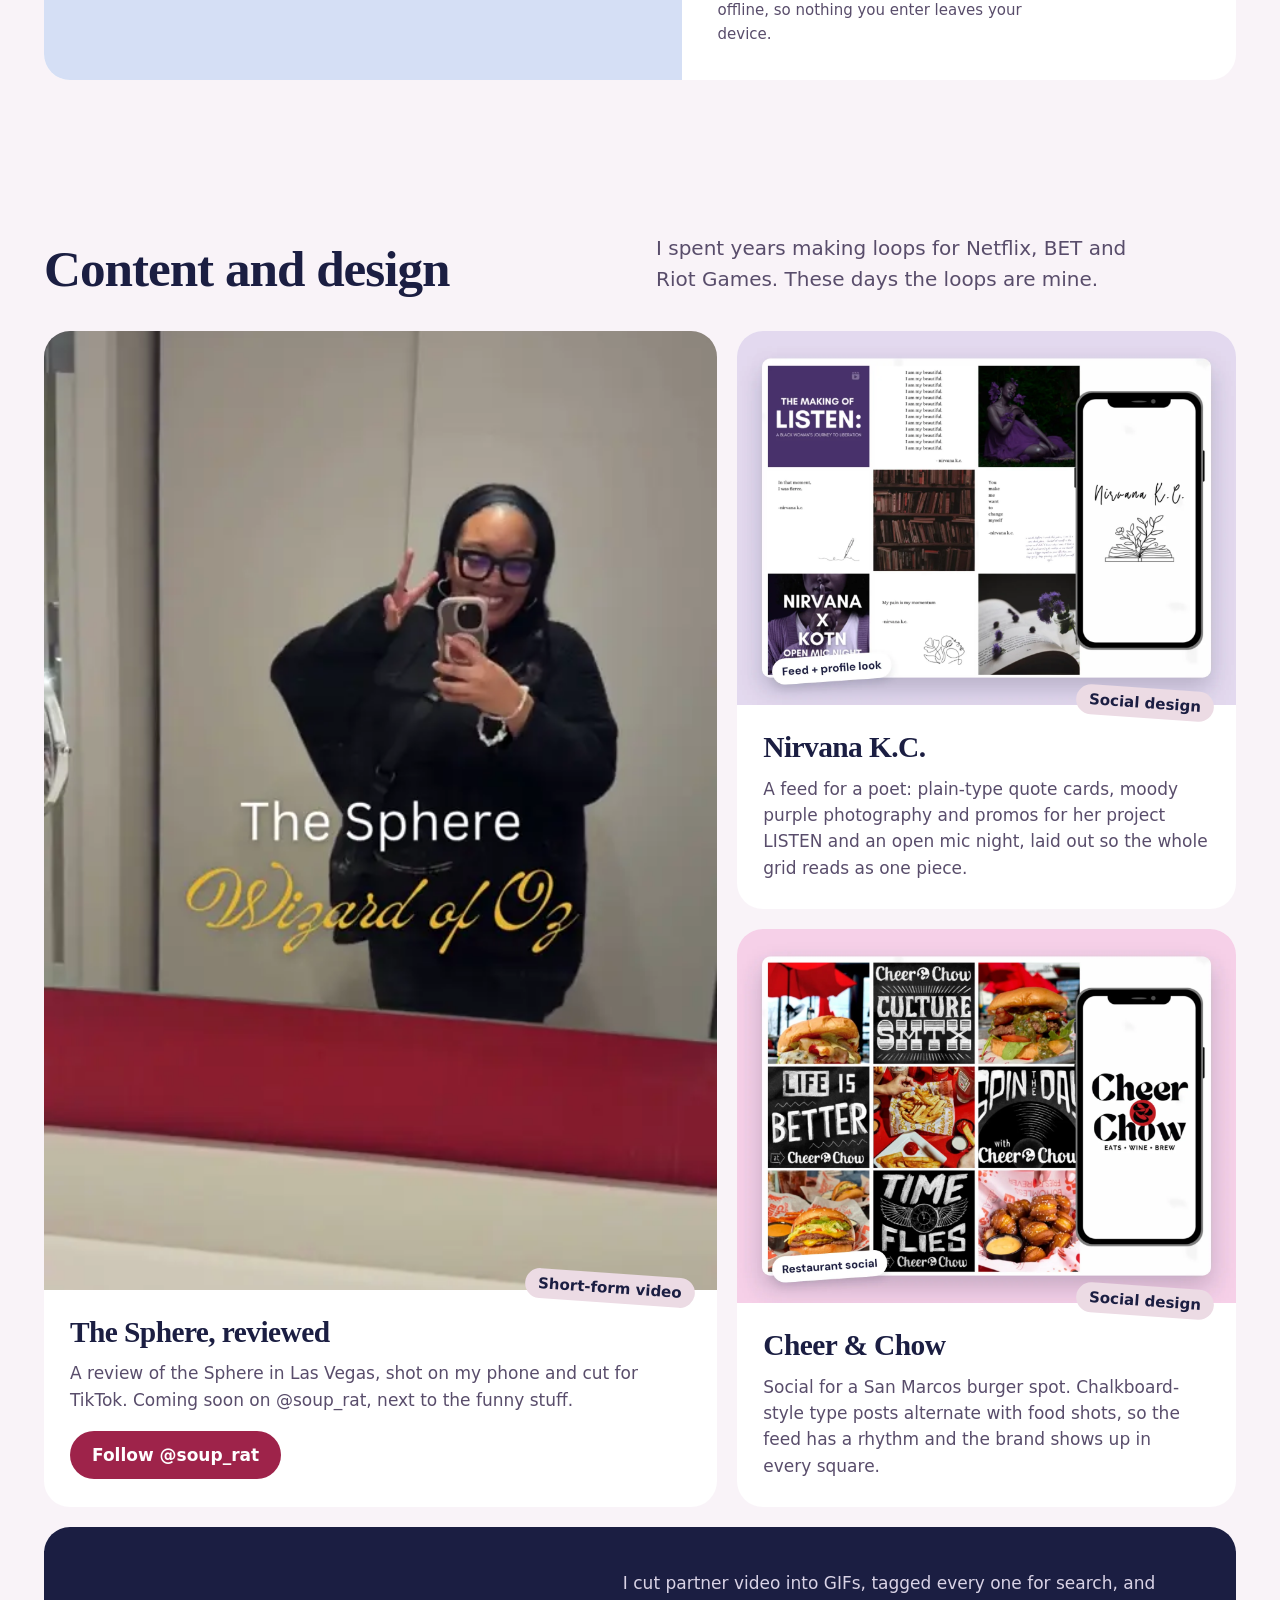
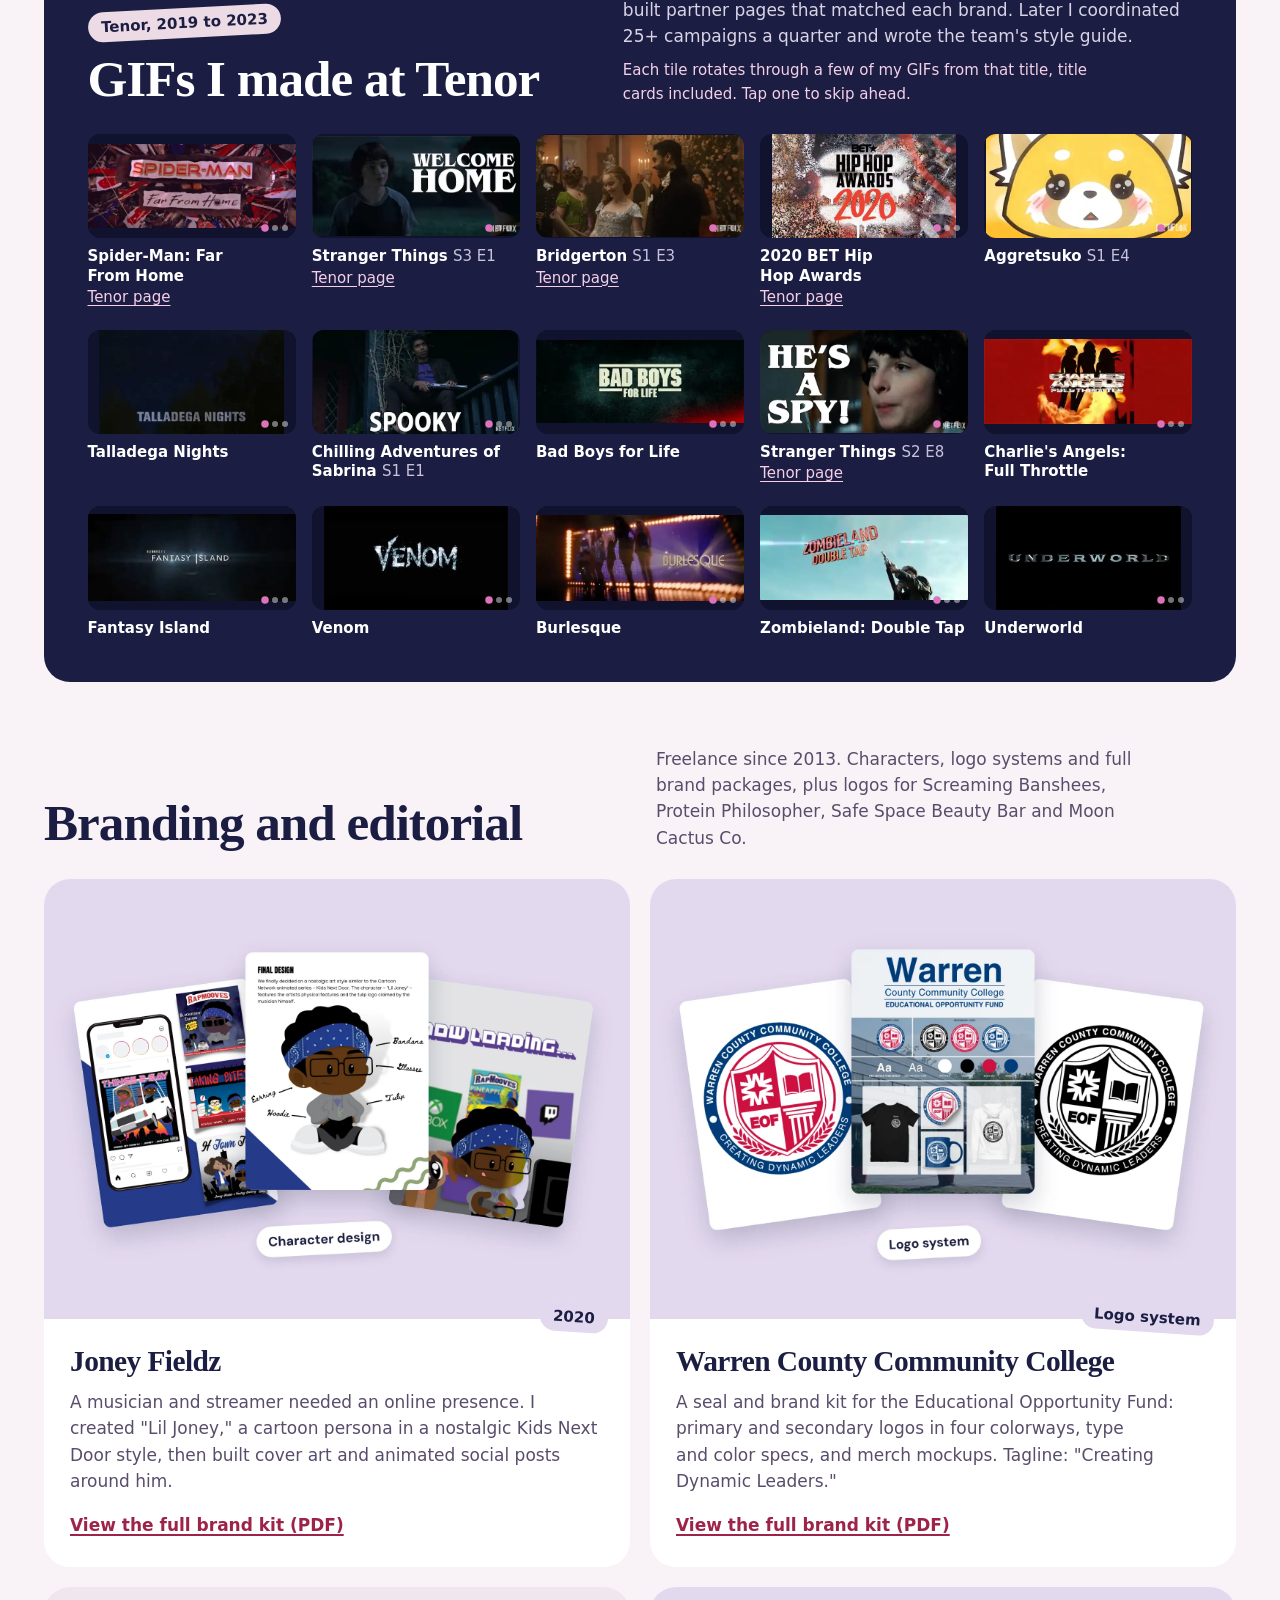
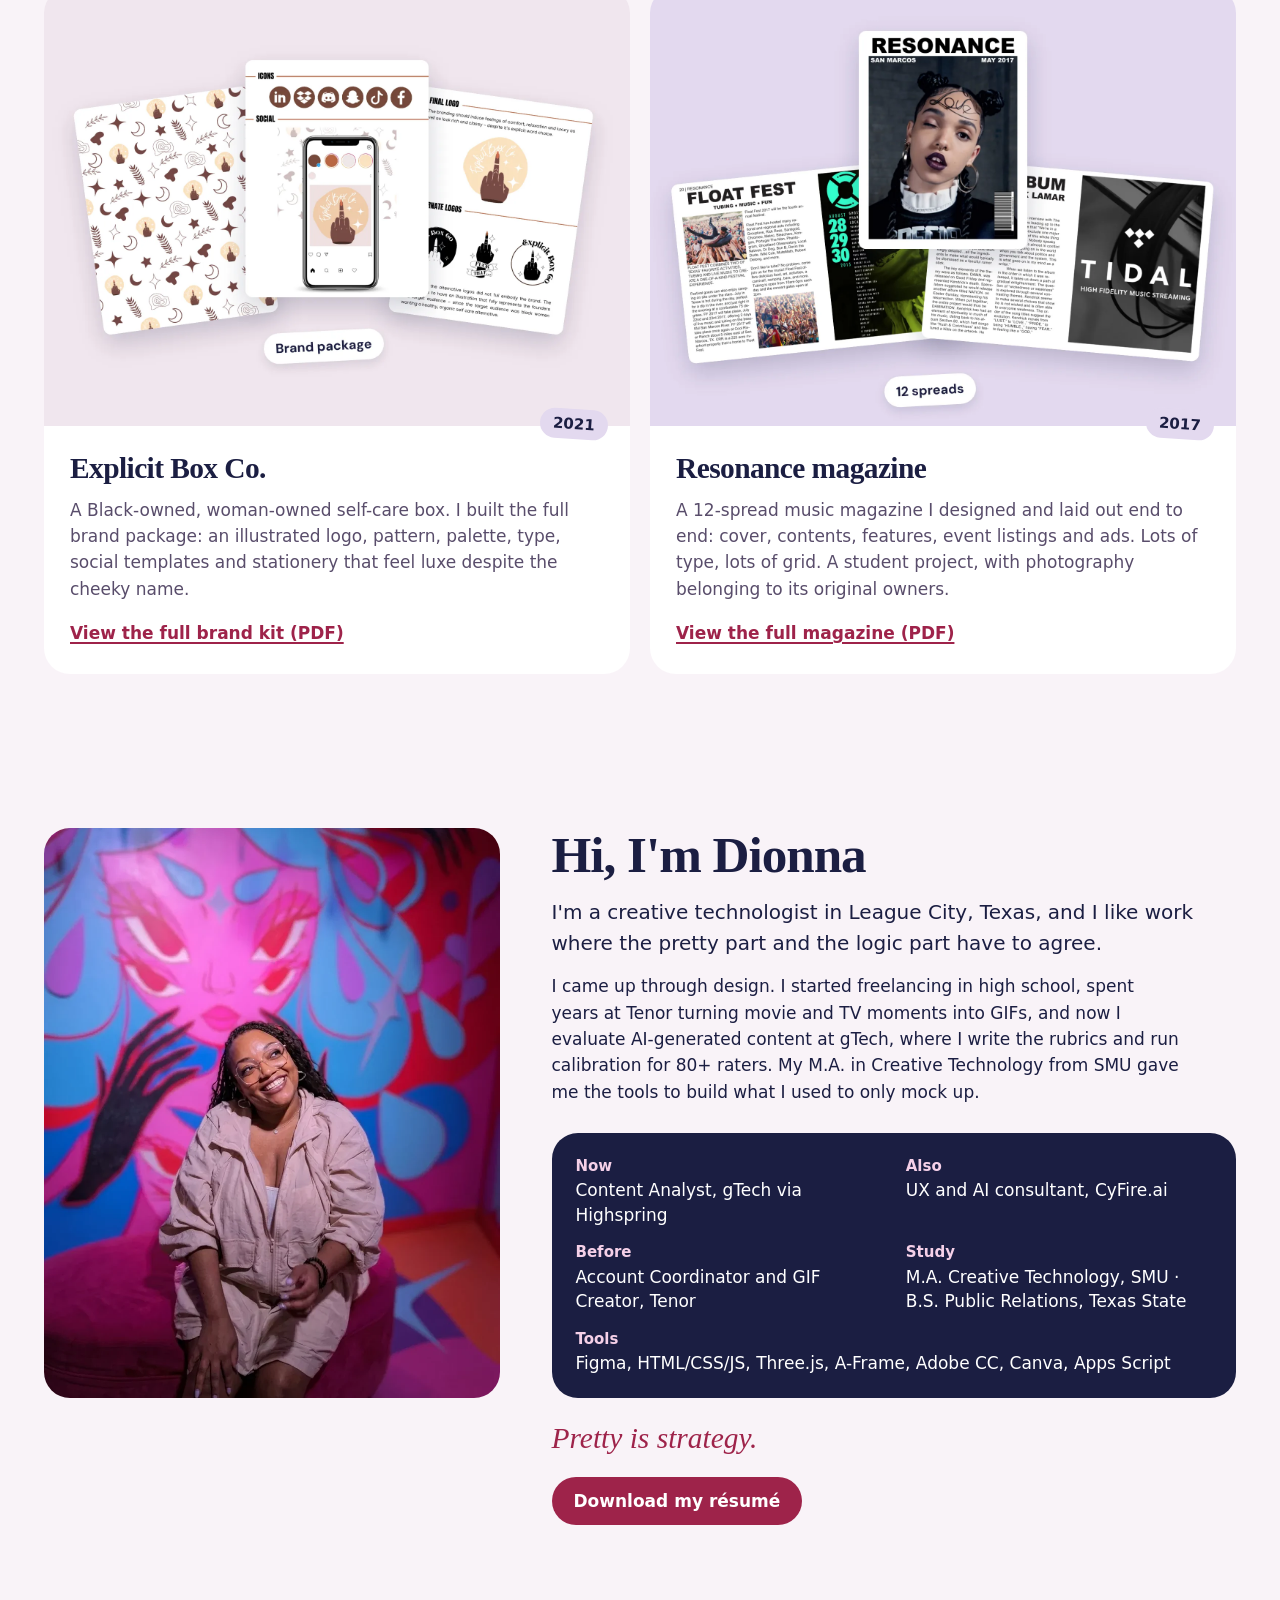
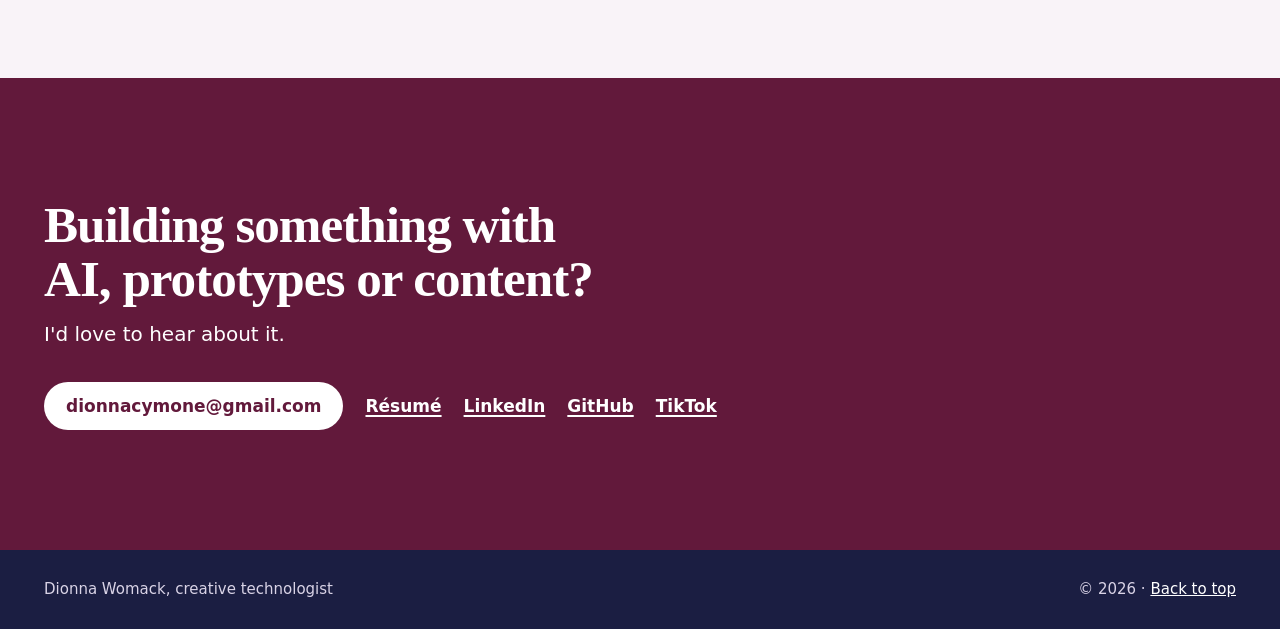
==== commit 0e1ebda7: "Portfolio Update" ====
--- a/index.html
+++ b/index.html
@@ -4,334 +4,371 @@
 <meta charset="utf-8">
 <meta name="viewport" content="width=device-width, initial-scale=1">
 <title>Dionna Womack, Creative Technologist</title>
+<meta name="theme-color" content="#62193B">
+<link rel="icon" href="img/favicon.svg" type="image/svg+xml">
 <meta name="description" content="Dionna Womack designs AI conversations, playful prototypes, and content people actually stop scrolling for. M.A. Creative Technology, SMU.">
 <meta property="og:title" content="Dionna Womack, Creative Technologist">
 <meta property="og:description" content="AI conversation design, interactive prototypes, and scroll-stopping content.">
 <meta property="og:image" content="img/elara_chat.webp">
-<link rel="preload" href="fonts/libre-franklin-latin-800-normal.woff2" as="font" type="font/woff2" crossorigin>
-<link rel="preload" href="fonts/source-serif-4-latin-400-normal.woff2" as="font" type="font/woff2" crossorigin>
-<link rel="stylesheet" href="assets/base.css">
-<link rel="stylesheet" href="assets/site.css">
+<link rel="preload" href="fonts/fraunces-latin-600-normal.woff2" as="font" type="font/woff2" crossorigin>
+<link rel="preload" href="fonts/dm-sans-latin-400-normal.woff2" as="font" type="font/woff2" crossorigin>
+<link rel="stylesheet" href="assets/style.css?v=12">
 <script>document.documentElement.classList.add('js')</script>
 </head>
 <body>
 <a class="skip" href="#main">Skip to the work</a>
 
-<header class="band wrap" id="top">
-  <p class="band__name">Dionna Womack</p>
-  <p class="band__avail">Creative technologist in League City, Texas. Open to remote roles.</p>
-  <div class="band__list">
-    <p class="muted">What I do</p>
-    <ul>
-      <li>AI conversation design</li>
-      <li>Interactive prototypes</li>
-      <li>UX and UI consulting</li>
-      <li>Short-form content</li>
-      <li>Brand and motion design</li>
-      <li>Rubrics for judging AI output</li>
+<header class="topbar" id="top">
+ <div class="nav wrap">
+  <a class="nav__name" href="#main">Dionna Womack</a>
+  <nav aria-label="Main" data-nav>
+    <a href="#ai">AI</a>
+    <a href="#prototypes">Prototypes</a>
+    <a href="#content">Content</a>
+    <a href="#about">About</a>
+  </nav>
+  <a class="btn btn--small" href="mailto:dionnacymone@gmail.com?subject=Hi%20Dionna">Email me</a>
+ </div>
+</header>
+
+<main id="main">
+
+<section class="hero wrap" aria-labelledby="hero-title">
+  <div class="sparkles" aria-hidden="true">
+    <svg class="sp sp--1" viewBox="0 0 24 24"><path d="M12 0C13 7 17 11 24 12C17 13 13 17 12 24C11 17 7 13 0 12C7 11 11 7 12 0Z"/></svg>
+    <svg class="sp sp--2" viewBox="0 0 24 24"><path d="M12 0C13 7 17 11 24 12C17 13 13 17 12 24C11 17 7 13 0 12C7 11 11 7 12 0Z"/></svg>
+    <svg class="sp sp--3" viewBox="0 0 24 24"><path d="M12 0C13 7 17 11 24 12C17 13 13 17 12 24C11 17 7 13 0 12C7 11 11 7 12 0Z"/></svg>
+    <svg class="sp sp--4" viewBox="0 0 24 24"><path d="M12 0C13 7 17 11 24 12C17 13 13 17 12 24C11 17 7 13 0 12C7 11 11 7 12 0Z"/></svg>
+    <span class="bub bub--1"></span><span class="bub bub--2"></span><span class="bub bub--3"></span>
+  </div>
+  <div class="hero__text">
+    <h1 id="hero-title" data-rise style="--i:0">Hi, I'm Dionna.<br> I make tech feel<br> <span class="sr-only">human, fun, interesting and easy.</span><span class="rotator" aria-hidden="true" data-words="human,fun,interesting,easy"><span class="rotator__word">human.</span></span></h1>
+    <p class="hero__lede" data-rise style="--i:1">Creative technologist with an M.A. from SMU. I build AI conversations, playful prototypes, and content people actually stop scrolling for.</p>
+    <p class="hero__meta" data-rise style="--i:2">League City, Texas · open to remote roles</p>
+  </div>
+
+  <div class="chat" data-elara data-rise style="--i:2">
+    <div class="chat__who">
+      <img src="img/elara_idle.webp" width="700" height="1050" alt="Elara, idle" data-elara-face>
+      <p><strong>Elara</strong><span>My conversation design demo. She's live, go ahead.</span></p>
+    </div>
+    <div class="chat__log" role="log" aria-live="polite" data-elara-log>
+      <p class="msg msg--bot">Well met! I'm Elara. Dionna built me, so I know her work better than anyone. Where should we start?</p>
+    </div>
+    <div class="chat__chips" data-elara-chips>
+      <button type="button">AI conversation design</button>
+      <button type="button">Interactive prototypes</button>
+      <button type="button">Content and design</button>
+      <button type="button">Who is Dionna?</button>
+    </div>
+    <form class="chat__form" data-elara-form>
+      <label class="sr-only" for="elara-input">Ask Elara</label>
+      <input id="elara-input" type="text" placeholder="Ask Elara anything" autocomplete="off" maxlength="160">
+      <button class="btn" type="submit">Ask</button>
+    </form>
+    <noscript><p class="small">Elara needs JavaScript to talk. Scroll down for the work, or open <a href="demos/elara/index.html">her original demo</a>.</p></noscript>
+  </div>
+</section>
+
+<div class="band band--mauve">
+<section class="lanes wrap" aria-labelledby="lanes-title">
+  <h2 id="lanes-title">Three lanes, one designer</h2>
+  <div class="lanes__grid">
+    <a class="lane" href="#ai" data-reveal>
+      <img src="img/lane_ai.webp" width="1400" height="1400" alt="Elara, the conversation persona, saying well met" loading="lazy">
+      <div><h3>AI conversation</h3><p>Personas, intents and fallbacks that keep people talking.</p>
+      <ul><li>Elara</li><li>CyFire.ai</li><li>gTech rubrics</li></ul></div>
+    </a>
+    <a class="lane" href="#prototypes" data-reveal style="--d:1">
+      <img src="img/lane_proto.webp" width="1400" height="1400" alt="PixelPlay avatar picker with Pixie the fairy guide" loading="lazy">
+      <div><h3>Prototypes</h3><p>Playful interfaces, built and clickable, not just mocked.</p>
+      <ul><li>PixelPlay</li><li>Zine Room</li><li>Vie</li></ul></div>
+    </a>
+    <a class="lane" href="#content" data-reveal style="--d:2">
+      <img src="img/lane_content.webp" width="1400" height="1400" alt="Sphere video on a phone next to the Resonance cover and Lil Joney" loading="lazy">
+      <div><h3>Content and design</h3><p>GIFs for Netflix, BET and Riot Games, and now my own videos.</p>
+      <ul><li>Tenor</li><li>@soup_rat</li><li>Branding</li><li>Editorial</li></ul></div>
+    </a>
+  </div>
+</section>
+</div>
+
+<section class="lane-section wrap" id="ai" aria-labelledby="ai-title">
+  <div class="lane-section__head">
+    <h2 id="ai-title">AI conversation design</h2>
+    <p>I write the personas, the intents and the fallback lines. I also teach people how to judge what AI says.</p>
+  </div>
+  <div class="cards">
+    <article id="elara-card" class="card card--big" data-reveal>
+      <div class="card__pic"><img src="img/th_elara.webp" width="1600" height="1200" alt="The Elara app with her chat panel open" loading="lazy"></div>
+      <div class="card__body">
+        <span class="sticker s-ai">Conversation design</span>
+        <h3>Elara, a D&amp;D sidekick</h3>
+        <p>Dungeon Masters juggle rules, NPCs and story notes mid-session. Elara answers fast and feels like part of the world: a persona with her own art and moods, intent matching for the questions DMs actually ask, three reply variants per intent, and fallbacks that point you somewhere useful.</p>
+        <p class="card__learned">What I learned: the fallback line gets read more than any other, so it deserves the most care.</p>
+        <p class="card__credit">Elara's character art was generated with AI image tools, art-directed by me. The persona, conversation design and code are mine.</p>
+        <div class="card__links"><a class="btn" href="demos/elara/index.html">Try the original</a><a class="link" href="#top">Or chat with her up top</a></div>
+      </div>
+    </article>
+    <article id="cyfire" class="card" data-reveal>
+      <div class="card__pic"><img src="img/th_cyfire.webp" width="1600" height="1000" alt="CyFire's site at V2, small, next to the redesigned V3 homepage" loading="lazy"></div>
+      <div class="card__body">
+        <span class="sticker s-ai">Consulting</span>
+        <h3>CyFire.ai</h3>
+        <p>I joined CyFire's crisis-readiness platform at V2 to consult on UX, UI and AI: QA passes, bug reports, an accessibility report and a page restructure. V3 shipped with several of my suggestions, and the difference shows. My favorite note: their AI coach kept repeating itself, so I suggested scripted replies or a token budget for variety.</p>
+        <div class="card__links"><a class="link" href="https://cyfire.ai/">See V3 live</a></div>
+      </div>
+    </article>
+    <article id="rubrics" class="card card--text card--plum" data-reveal>
+      <div class="card__body">
+        <span class="sticker">AI evaluation</span>
+        <h3>Teaching AI what good looks like</h3>
+        <p>At gTech I co-write the rubrics for judging AI-generated shopping and text ads, as a deck, a guidance doc and a decision tree, and I run calibration for 80+ raters.</p>
+        <p>I build the tools around it too: Apps Script automations that cut manual coordination by 30%, and a web app that replaced a spreadsheet 50 people were editing at once. The details are confidential; the method isn't.</p>
+      </div>
+    </article>
+  </div>
+</section>
+
+<section class="lane-section wrap" id="prototypes" aria-labelledby="pr-title">
+  <div class="lane-section__head">
+    <h2 id="pr-title">Interactive prototypes</h2>
+    <p>I don't stop at mockups. Everything here is built, so you can click it.</p>
+  </div>
+  <div class="cards cards--flip">
+    <article id="pixelplay" class="card card--big" data-reveal>
+      <div class="card__pic"><img src="img/th_pixelplay.webp" width="1600" height="1200" alt="PixelPlay dashboard with four design games" loading="lazy"></div>
+      <div class="card__body">
+        <span class="sticker s-ux">Capstone</span>
+        <h3>PixelPlay</h3>
+        <p>Girls with strong visual skills get told tech means coding. PixelPlay turns the dress-up games I grew up on into real UX lessons for ages 8 to 18: client briefs, palette puzzles, a page builder. Three age tiers, 44px touch targets, no time limits, and no dark patterns.</p>
+        <p class="card__learned">What I learned: accessible design is better design for everyone, so it goes in first, not last.</p>
+        <p class="card__credit">Character and avatar art generated with AI image tools, art-directed by me. The concept, UX and prototype are mine.</p>
+        <div class="card__links"><a class="btn" href="demos/pixelplay/index.html">Play the prototype</a></div>
+      </div>
+    </article>
+    <article id="zine" class="card" data-reveal>
+      <div class="card__pic"><img src="img/th_zine.webp" width="1600" height="1000" alt="The Physical Touch room in hot pink, with the Vie concept board behind it" loading="lazy"></div>
+      <div class="card__body">
+        <span class="sticker s-ux">WebVR</span>
+        <h3>Vie, then the Zine Room</h3>
+        <p>Vie started as a listening-party concept for Doja Cat's album, one room per love language. Then I built it in A-Frame: pick your love language, walk its room, take a photo on the way out.</p>
+        <div class="card__links"><a class="link" href="demos/zine-room/index.html">Enter the Zine Room</a></div>
+      </div>
+    </article>
+    <article id="lab" class="card card--text card--violet" data-reveal>
+      <div class="card__body">
+        <span class="sticker">The lab</span>
+        <h3>M.A. experiments</h3>
+        <p>A Three.js configurator for pet collar pendants, generative sketches in Processing, 3D scenes in 3ds Max and Unreal, and studies with Midjourney and ElevenLabs.</p>
+      </div>
+    </article>
+  </div>
+  <article id="hohoahoy" class="card card--wide" data-reveal>
+    <div class="card__pic"><img src="img/th_hha.webp" width="2000" height="1240" alt="Ho Ho Ahoy on three phones: the itinerary, a boarding-pass home screen and a cruise bingo board" loading="lazy"></div>
+    <div class="card__body">
+      <span class="sticker s-ux">Built for a real trip</span>
+      <h3>Ho Ho Ahoy, a cruise companion</h3>
+      <p>I'm taking a Christmas cruise with a group that ranges from about 22 to 60, and we needed real headcounts, plus-ones included, before we sail. So I built the group an app. It installs from the browser, works on sea days with no signal, and syncs RSVPs to a Google Sheet through Apps Script once someone's back online.</p>
+      <p>Inside: a boarding-pass home screen with a countdown, the day-by-day itinerary, RSVPs and headcounts for group plans, a packing list that grows with what you sign up for, and games (bingo, a scavenger hunt, trivia and a predictions reveal).</p>
+      <p class="card__learned">Design call: the organizer is a user too, so plans, reminders, bingo prompts and hunt prompts all live in the spreadsheet. Updating the app never takes code.</p>
+      <div class="card__links"><a class="btn" href="demos/hohoahoy/index.html">Try the demo</a><span class="card__note">Best on your phone. The demo runs offline, so nothing you enter leaves your device.</span></div>
+    </div>
+  </article>
+</section>
+
+<section class="lane-section wrap" id="content" aria-labelledby="ct-title">
+  <div class="lane-section__head">
+    <h2 id="ct-title">Content and design</h2>
+    <p>I spent years making loops for Netflix, BET and Riot Games. These days the loops are mine.</p>
+  </div>
+  <div class="cards">
+    <article id="sphere" class="card card--big card--video" data-reveal>
+      <div class="card__pic"><video src="video/sphere_loop.mp4" poster="img/sphere_poster.webp" width="540" height="960" muted loop playsinline autoplay preload="metadata" aria-label="Walking up to the Sphere in Las Vegas"></video></div>
+      <div class="card__body">
+        <span class="sticker s-content">Short-form video</span>
+        <h3>The Sphere, reviewed</h3>
+        <p>A review of the Sphere in Las Vegas, shot on my phone and cut for TikTok. Coming soon on @soup_rat, next to the funny stuff.</p>
+        <div class="card__links"><a class="btn" href="https://www.tiktok.com/@soup_rat">Follow @soup_rat</a></div>
+      </div>
+    </article>
+    <article id="nirvana" class="card" data-reveal>
+      <div class="card__pic card__pic--43"><img src="img/th_nk.webp" width="1600" height="1200" alt="Instagram grid for poet Nirvana K.C.: purple quote cards, an open mic promo and a script logo on a phone" loading="lazy"></div>
+      <div class="card__body">
+        <span class="sticker s-content">Social design</span>
+        <h3>Nirvana K.C.</h3>
+        <p>A feed for a poet: plain-type quote cards, moody purple photography and promos for her project LISTEN and an open mic night, laid out so the whole grid reads as one piece.</p>
+      </div>
+    </article>
+    <article id="cheer-chow" class="card" data-reveal style="--d:1">
+      <div class="card__pic card__pic--43"><img src="img/th_cc.webp" width="1600" height="1200" alt="Cheer and Chow Instagram grid alternating chalkboard type posts with burger and fries photos" loading="lazy"></div>
+      <div class="card__body">
+        <span class="sticker s-content">Social design</span>
+        <h3>Cheer &amp; Chow</h3>
+        <p>Social for a San Marcos burger spot. Chalkboard-style type posts alternate with food shots, so the feed has a rhythm and the brand shows up in every square.</p>
+      </div>
+    </article>
+  </div>
+
+  <section class="gifwall" id="gifs" data-reveal aria-labelledby="gif-title">
+    <div class="gifwall__head">
+      <div class="gifwall__title"><span class="sticker s-content">Tenor, 2019 to 2023</span>
+      <h3 id="gif-title">GIFs I made at Tenor</h3></div>
+      <div class="gifwall__copy"><p>I cut partner video into GIFs, tagged every one for search, and built partner pages that matched each brand. Later I coordinated 25+ campaigns a quarter and wrote the team's style guide.</p>
+      <p class="gifwall__hint">Each tile rotates through a few of my GIFs from that title, title cards included. Tap one to skip ahead.</p></div>
+    </div>
+    <ul class="gifwall__grid">
+      <li class="gif" data-clips="sm_1,sm_2,sm_3">
+        <button class="gif__screen" type="button" aria-label="Show the next GIF from Spider-Man: Far From Home"><video poster="gifs/sm_1.webp" muted loop playsinline preload="none"></video><span class="gif__dots" aria-hidden="true"><i class="is-on"></i><i></i><i></i></span></button>
+        <p class="gif__meta"><b>Spider-Man: Far From Home</b><a class="gif__link" href="https://tenor.com/official/SpiderManMovie" target="_blank" rel="noopener">Tenor page</a></p>
+      </li>
+      <li class="gif" data-clips="st3_1,st3_2,st3_3">
+        <button class="gif__screen" type="button" aria-label="Show the next GIF from Stranger Things S3 E1"><video poster="gifs/st3_1.webp" muted loop playsinline preload="none"></video><span class="gif__dots" aria-hidden="true"><i class="is-on"></i><i></i><i></i></span></button>
+        <p class="gif__meta"><b>Stranger Things <span>S3 E1</span></b><a class="gif__link" href="https://tenor.com/official/strangerthings" target="_blank" rel="noopener">Tenor page</a></p>
+      </li>
+      <li class="gif" data-clips="br_1,br_2,br_3">
+        <button class="gif__screen" type="button" aria-label="Show the next GIF from Bridgerton S1 E3"><video poster="gifs/br_1.webp" muted loop playsinline preload="none"></video><span class="gif__dots" aria-hidden="true"><i class="is-on"></i><i></i><i></i></span></button>
+        <p class="gif__meta"><b>Bridgerton <span>S1 E3</span></b><a class="gif__link" href="https://tenor.com/official/bridgerton" target="_blank" rel="noopener">Tenor page</a></p>
+      </li>
+      <li class="gif" data-clips="bet_1,bet_2,bet_3">
+        <button class="gif__screen" type="button" aria-label="Show the next GIF from 2020 BET Hip Hop Awards"><video poster="gifs/bet_1.webp" muted loop playsinline preload="none"></video><span class="gif__dots" aria-hidden="true"><i class="is-on"></i><i></i><i></i></span></button>
+        <p class="gif__meta"><b>2020 BET Hip Hop Awards</b><a class="gif__link" href="https://tenor.com/official/betnetworks" target="_blank" rel="noopener">Tenor page</a></p>
+      </li>
+      <li class="gif" data-clips="ag_1,ag_2,ag_3">
+        <button class="gif__screen" type="button" aria-label="Show the next GIF from Aggretsuko S1 E4"><video poster="gifs/ag_1.webp" muted loop playsinline preload="none"></video><span class="gif__dots" aria-hidden="true"><i class="is-on"></i><i></i><i></i></span></button>
+        <p class="gif__meta"><b>Aggretsuko <span>S1 E4</span></b></p>
+      </li>
+      <li class="gif" data-clips="tn_1,tn_2,tn_3">
+        <button class="gif__screen" type="button" aria-label="Show the next GIF from Talladega Nights"><video poster="gifs/tn_1.webp" muted loop playsinline preload="none"></video><span class="gif__dots" aria-hidden="true"><i class="is-on"></i><i></i><i></i></span></button>
+        <p class="gif__meta"><b>Talladega Nights</b></p>
+      </li>
+      <li class="gif" data-clips="sb_1,sb_2,sb_3">
+        <button class="gif__screen" type="button" aria-label="Show the next GIF from Chilling Adventures of Sabrina S1 E1"><video poster="gifs/sb_1.webp" muted loop playsinline preload="none"></video><span class="gif__dots" aria-hidden="true"><i class="is-on"></i><i></i><i></i></span></button>
+        <p class="gif__meta"><b>Chilling Adventures of Sabrina <span>S1 E1</span></b></p>
+      </li>
+      <li class="gif" data-clips="bb_1,bb_2,bb_3">
+        <button class="gif__screen" type="button" aria-label="Show the next GIF from Bad Boys for Life"><video poster="gifs/bb_1.webp" muted loop playsinline preload="none"></video><span class="gif__dots" aria-hidden="true"><i class="is-on"></i><i></i><i></i></span></button>
+        <p class="gif__meta"><b>Bad Boys for Life</b></p>
+      </li>
+      <li class="gif" data-clips="st2_1,st2_2,st2_3">
+        <button class="gif__screen" type="button" aria-label="Show the next GIF from Stranger Things S2 E8"><video poster="gifs/st2_1.webp" muted loop playsinline preload="none"></video><span class="gif__dots" aria-hidden="true"><i class="is-on"></i><i></i><i></i></span></button>
+        <p class="gif__meta"><b>Stranger Things <span>S2 E8</span></b><a class="gif__link" href="https://tenor.com/official/strangerthings" target="_blank" rel="noopener">Tenor page</a></p>
+      </li>
+      <li class="gif" data-clips="ca_1,ca_2,ca_3">
+        <button class="gif__screen" type="button" aria-label="Show the next GIF from Charlie's Angels: Full Throttle"><video poster="gifs/ca_1.webp" muted loop playsinline preload="none"></video><span class="gif__dots" aria-hidden="true"><i class="is-on"></i><i></i><i></i></span></button>
+        <p class="gif__meta"><b>Charlie's Angels: Full Throttle</b></p>
+      </li>
+      <li class="gif" data-clips="fi_1,fi_2,fi_3">
+        <button class="gif__screen" type="button" aria-label="Show the next GIF from Fantasy Island"><video poster="gifs/fi_1.webp" muted loop playsinline preload="none"></video><span class="gif__dots" aria-hidden="true"><i class="is-on"></i><i></i><i></i></span></button>
+        <p class="gif__meta"><b>Fantasy Island</b></p>
+      </li>
+      <li class="gif" data-clips="vn_1,vn_2,vn_3">
+        <button class="gif__screen" type="button" aria-label="Show the next GIF from Venom"><video poster="gifs/vn_1.webp" muted loop playsinline preload="none"></video><span class="gif__dots" aria-hidden="true"><i class="is-on"></i><i></i><i></i></span></button>
+        <p class="gif__meta"><b>Venom</b></p>
+      </li>
+      <li class="gif" data-clips="bq_1,bq_2,bq_3">
+        <button class="gif__screen" type="button" aria-label="Show the next GIF from Burlesque"><video poster="gifs/bq_1.webp" muted loop playsinline preload="none"></video><span class="gif__dots" aria-hidden="true"><i class="is-on"></i><i></i><i></i></span></button>
+        <p class="gif__meta"><b>Burlesque</b></p>
+      </li>
+      <li class="gif" data-clips="zl_1,zl_2,zl_3">
+        <button class="gif__screen" type="button" aria-label="Show the next GIF from Zombieland: Double Tap"><video poster="gifs/zl_1.webp" muted loop playsinline preload="none"></video><span class="gif__dots" aria-hidden="true"><i class="is-on"></i><i></i><i></i></span></button>
+        <p class="gif__meta"><b>Zombieland: Double Tap</b></p>
+      </li>
+      <li class="gif" data-clips="uw_1,uw_2,uw_3">
+        <button class="gif__screen" type="button" aria-label="Show the next GIF from Underworld"><video poster="gifs/uw_1.webp" muted loop playsinline preload="none"></video><span class="gif__dots" aria-hidden="true"><i class="is-on"></i><i></i><i></i></span></button>
+        <p class="gif__meta"><b>Underworld</b></p>
+      </li>
     </ul>
-  </div>
-  <div class="band__list band__list--wide">
-    <p class="muted">Where I've done it</p>
-    <ul>
-      <li>gTech at Google, via Highspring</li>
-      <li>Tenor, GIFs for Netflix, BET and Riot Games</li>
-      <li>CyFire.ai, UX and AI consultant</li>
-      <li>Freelance clients since 2013</li>
-      <li>SMU, M.A. Creative Technology</li>
-    </ul>
-  </div>
-  <nav class="band__links" aria-label="Contact">
-    <a class="link" href="https://github.com/HeyDionna">GitHub</a>
-    <a class="link link--accent" href="mailto:dionnacymone@gmail.com?subject=Hi%20Dionna">Email me</a>
-  </nav>
-</header>
-
-<main id="main">
-
-<section class="hero wrap" aria-labelledby="hero-title">
-  <h1 class="hero__name" id="hero-title" data-rise style="--i:0">Dionna Womack</h1>
-  <p class="hero__line" data-rise style="--i:1">Designer first, systems thinker always. I build AI conversations, playful prototypes, and content people actually stop scrolling for.</p>
-
-  <div class="sheet" data-sheet>
-    <p class="sheet__desc small" aria-live="polite" data-sheet-desc>Point at a run of frames to see what it is. Click to open it.</p>
-    <div class="sheet__runs">
-      <a class="run" href="#elara" data-desc="Elara: a D&amp;D assistant with a persona, three moods and replies that never repeat word for word.">
-        <span class="run__title small">Elara</span>
-        <span class="run__frames">
-          <img src="img/elara_idle.webp" width="700" height="1050" alt="Elara, smiling with arms crossed">
-          <img src="img/elara_chat.webp" width="1400" height="896" alt="Elara's chat panel answering questions">
-          <img src="img/elara_thinking.webp" width="700" height="1050" alt="Elara thinking, hand on chin">
-          <img src="img/elara_profile.webp" width="1400" height="896" alt="Elara's campaign profile screen">
-          <img src="img/elara_happy.webp" width="700" height="1050" alt="Elara laughing">
-        </span>
-      </a>
-      <a class="run" href="#pixelplay" data-desc="PixelPlay: my capstone, a design-learning app for girls 8 to 18 built on the dress-up games I grew up on.">
-        <span class="run__title small">PixelPlay</span>
-        <span class="run__frames">
-          <img src="img/pp_slide_1.webp" width="396" height="330" alt="PixelPlay project summary slide">
-          <img src="img/pp_avatar.webp" width="1400" height="896" alt="PixelPlay avatar picker">
-          <img src="img/pp_dash2.webp" width="1400" height="896" alt="PixelPlay dashboard of design games">
-          <img src="img/pp_game0.webp" width="1400" height="896" alt="Palette Perfect game with a bakery client brief">
-          <img src="img/pp_game3.webp" width="1400" height="896" alt="Palette Puzzle colour challenge">
-          <img src="img/pixie.webp" width="600" height="496" alt="Pixie, the fairy guide">
-        </span>
-      </a>
-      <a class="run" href="#zine" data-desc="Vie into the Zine Room: an immersive listening experience concept, then a WebVR room for each love language.">
-        <span class="run__title small">Vie and the Zine Room</span>
-        <span class="run__frames">
-          <img src="img/vie_concept.webp" width="980" height="800" alt="Vie concept map on a Figma board">
-          <img src="img/vie_cover.webp" width="390" height="222" alt="Vie venue map and experience flow">
-          <img src="img/zine_hub.webp" width="1280" height="800" alt="Zine Room entry screen">
-          <img src="img/zine_affirmation.webp" width="1400" height="896" alt="Words of Affirmation room in violet">
-          <img src="img/zine_touch.webp" width="1400" height="896" alt="Physical Touch room in hot pink">
-          <img src="img/zine_gifts.webp" width="1400" height="896" alt="Receiving Gifts room with a red gift box">
-        </span>
-      </a>
-      <a class="run" href="#cyfire" data-desc="CyFire.ai: ongoing QA, UX and AI consulting for a crisis-readiness startup.">
-        <span class="run__title small">CyFire.ai</span>
-        <span class="run__frames">
-          <img src="img/cy_dashboard.webp" width="254" height="247" alt="CyFire executive response dashboard">
-          <img src="img/cy_access.webp" width="258" height="134" alt="Accessibility report on the CyFire home page">
-          <img src="img/cy_perf.webp" width="258" height="118" alt="Performance report scores">
-          <img src="img/cy_lightmode.webp" width="264" height="102" alt="Display preferences bug report">
-          <img src="img/cy_history.webp" width="264" height="110" alt="Readiness history screen bug report">
-        </span>
-      </a>
-      <a class="run" href="#content" data-desc="The Sphere, reviewed: a short-form review shot on my phone, coming to TikTok soon.">
-        <span class="run__title small">Sphere review</span>
-        <span class="run__frames">
-          <img src="img/sphere_5.webp" width="900" height="1600" alt="The Sphere in Las Vegas from outside">
-          <img src="img/sphere_60.webp" width="900" height="1600" alt="Selfie with friends in red light inside the Sphere">
-          <img src="img/sphere_105.webp" width="900" height="1600" alt="Glowing orange arches inside the venue">
-          <img src="img/sphere_185.webp" width="900" height="1600" alt="A farmhouse in a storm on the Sphere screen">
-        </span>
-      </a>
-      <a class="run" href="#pixelplay" data-desc="PixelPlay's technical notes: accessibility, age tiers and the design workspace, one slide each.">
-        <span class="run__title small">PixelPlay, the spec</span>
-        <span class="run__frames">
-          <img src="img/pp_slide_7.webp" width="397" height="330" alt="Slide on the adaptive interface for three age tiers">
-          <img src="img/pp_slide_3.webp" width="396" height="330" alt="Slide on avatar customization">
-          <img src="img/pp_slide_9.webp" width="397" height="330" alt="Slide on the design workspace">
-          <img src="img/pp_slide_6.webp" width="396" height="330" alt="Slide on login and authentication">
-          <img src="img/pp_slide_10.webp" width="397" height="330" alt="Slide on the educators and parents dashboard">
-        </span>
-      </a>
-    </div>
-  </div>
-</section>
-
-<section class="tiles" aria-labelledby="tiles-title">
-  <div class="tiles__board">
-    <h2 class="tile tile--a" id="tiles-title" data-reveal>Pretty is<br> strategy</h2>
-    <p class="tile tile--b" data-reveal aria-label="Designing since 2013">2013</p>
-    <figure class="tile tile--c" data-reveal><img src="img/elara_happy.webp" width="700" height="1050" alt="Elara laughing, hand on her chest" loading="lazy"></figure>
-  </div>
-  <div class="tiles__text">
-    <p data-reveal>I came up through design. I started freelancing in high school, then spent years at Tenor turning partner video into GIFs for Netflix, BET, Riot Games and a long list of creators, and writing the style guides that kept a whole team consistent. Today, at gTech, I evaluate AI-generated ad content: I co-write the rubrics, build the decision trees and run calibration for more than 80 raters. My M.A. in Creative Technology from SMU gave me the tools to build what I used to only mock up. I like work where the pretty part and the logic part have to agree.</p>
-  </div>
-</section>
-
-<section class="shelf wrap" aria-labelledby="shelf-title">
-  <div class="shelf__head">
-    <h2 class="shelf__title" id="shelf-title">The whole shelf</h2>
-    <p class="small muted">Every project, from my first freelance logo to the newest prototype. Colour shows the lane.</p>
-  </div>
-  <div class="shelf__legend small" aria-hidden="true">
-    <span class="hl hl--ai">AI conversation</span><span class="hl hl--ux">Prototyping</span><span class="hl hl--content">Content</span><span class="hl hl--design">Design</span>
-  </div>
-  <div class="shelf__body">
-    <ul class="spines" data-index>
-      <li><a href="#elara" data-preview="img/elara_idle.webp">Elara <span class="hl hl--ai">AI conversation</span></a></li>
-      <li><a href="#cyfire" data-preview="img/cy_dashboard.webp">CyFire.ai <span class="hl hl--ai">AI and UX consulting</span></a></li>
-      <li><a href="#rubrics">Rubrics for AI ads <span class="hl hl--ai">AI evaluation</span></a></li>
-      <li><a href="#rubrics">Exam submission app <span class="hl hl--ai">Internal tool</span></a></li>
-      <li><a href="#rubrics">Training in Google Vids <span class="hl hl--ai">AI video</span></a></li>
-      <li><a href="#lab">Midjourney and ElevenLabs <span class="hl hl--ai">Generative studies</span></a></li>
-      <li><a href="#pixelplay" data-preview="img/pp_dash2.webp">PixelPlay <span class="hl hl--ux">Capstone app</span></a></li>
-      <li><a href="#zine" data-preview="img/vie_concept.webp">Vie: Love Languages <span class="hl hl--ux">Experience design</span></a></li>
-      <li><a href="#zine" data-preview="img/zine_touch.webp">Love Language Zine Room <span class="hl hl--ux">WebVR</span></a></li>
-      <li><a href="#lab">Pet pendant configurator <span class="hl hl--ux">Three.js</span></a></li>
-      <li><a href="#lab">Processing sketches <span class="hl hl--ux">Creative code</span></a></li>
-      <li><a href="#lab">3ds Max and Unreal <span class="hl hl--ux">3D scenes</span></a></li>
-      <li><a href="#content" data-preview="img/sphere_5.webp">The Sphere, reviewed <span class="hl hl--content">Short-form video</span></a></li>
-      <li><a href="https://www.tiktok.com/@soup_rat">TikTok @soup_rat <span class="hl hl--content">Short-form video</span></a></li>
-      <li><a href="#tenor">Netflix partner GIFs <span class="hl hl--content">Tenor</span></a></li>
-      <li><a href="#tenor">BET partner GIFs <span class="hl hl--content">Tenor</span></a></li>
-      <li><a href="#tenor">Riot Games partner GIFs <span class="hl hl--content">Tenor</span></a></li>
-      <li><a href="#tenor">Tenor style guide <span class="hl hl--content">Brand system</span></a></li>
-      <li><a href="#tenor">DreamCon recap <span class="hl hl--content">Carousel</span></a></li>
-      <li><a href="#archive">Warren Community College <span class="hl hl--design">Branding</span></a></li>
-      <li><a href="#archive">Screaming Banshees <span class="hl hl--design">Logo</span></a></li>
-      <li><a href="#archive">Protein Philosopher <span class="hl hl--design">Logo</span></a></li>
-      <li><a href="#archive">Safe Space Beauty Bar <span class="hl hl--design">Logo</span></a></li>
-      <li><a href="#archive">Moon Cactus Co <span class="hl hl--design">Logo</span></a></li>
-      <li><a href="#archive">F That Box <span class="hl hl--design">Branding</span></a></li>
-      <li><a href="#archive">Music artist posters <span class="hl hl--design">Print</span></a></li>
-      <li><a href="#archive">Nirvana K.C. <span class="hl hl--design">Social</span></a></li>
-      <li><a href="#archive">Cheer and Chow <span class="hl hl--design">Social</span></a></li>
-    </ul>
-    <figure class="shelf__frame" aria-hidden="true"><img src="img/elara_idle.webp" width="700" height="1050" alt="" data-index-frame loading="lazy"></figure>
-  </div>
-</section>
-
-<section class="work wrap" aria-label="Selected work">
-
-  <article class="strip" id="elara" aria-labelledby="elara-title">
-    <div class="strip__side">
-      <h2 class="strip__title" id="elara-title">Talk to Elara</h2>
-      <a class="link link--accent" href="demos/elara/">Open the full demo</a>
-      <p class="strip__note">I designed Elara as a sidekick for Dungeon Masters: a persona with her own voice, art and moods, intent matching for the questions DMs actually ask, three reply variants per intent, and fallback lines that point you somewhere useful instead of a dead end.</p>
-      <p class="strip__note">She knows my work too. Ask her about PixelPlay, Tenor or how she was made. The fallback line gets read more than any other line, so it got the most care.</p>
-    </div>
-    <div class="strip__run">
-      <div class="lifted elara" data-elara>
-        <div class="elara__face"><img src="img/elara_idle.webp" width="700" height="1050" alt="Elara, idle" data-elara-face></div>
-        <div class="elara__log" role="log" aria-live="polite" data-elara-log>
-          <p class="msg msg--bot">Well met. I'm Elara. Dionna built me for D&amp;D, but I know her work too. What do you want to know?</p>
-        </div>
-        <div class="elara__chips" data-elara-chips>
-          <button type="button">What does Dionna do?</button>
-          <button type="button">Tell me about PixelPlay</button>
-          <button type="button">How were you made?</button>
-          <button type="button">Give me an NPC name</button>
-        </div>
-        <form class="elara__form" data-elara-form>
-          <label class="sr-only" for="elara-input">Ask Elara</label>
-          <input id="elara-input" type="text" placeholder="Ask Elara anything" autocomplete="off" maxlength="160">
-          <button class="button" type="submit">Ask</button>
-        </form>
-        <noscript><p class="small">Elara needs JavaScript to talk. <a href="demos/elara/">The full demo</a> has the same conversation.</p></noscript>
-      </div>
-      <figure class="frame"><img src="img/elara_chat.webp" width="1400" height="896" alt="The original Elara app with her chat open" loading="lazy"><figcaption class="small"><span>Chat panel</span><span>HTML, CSS, JS</span></figcaption></figure>
-      <figure class="frame"><img src="img/elara_thinking.webp" width="700" height="1050" alt="Elara thinking" loading="lazy"><figcaption class="small"><span>Thinking</span><span>Mood 2 of 3</span></figcaption></figure>
-      <figure class="frame"><img src="img/elara_fallback.webp" width="1400" height="896" alt="Elara answering a question she has no script for" loading="lazy"><figcaption class="small"><span>Fallback</span><span>Points you onward</span></figcaption></figure>
-    </div>
-  </article>
-
-  <article class="strip strip--flip" id="pixelplay" aria-labelledby="pp-title">
-    <div class="strip__side">
-      <h2 class="strip__title" id="pp-title">PixelPlay</h2>
-      <a class="link link--accent" href="demos/pixelplay/">Play the prototype</a>
-      <p class="strip__note">Girls with strong visual skills get told tech means coding. PixelPlay turns the dress-up games I grew up on into real design lessons: every colour choice, layout and component placement teaches a UX principle.</p>
-      <p class="strip__note">Three age tiers, 44px touch targets, no time limits, no dark patterns, COPPA-ready. The goal: prove that making things pretty is strategic, empathetic work.</p>
-    </div>
-    <div class="strip__run">
-      <figure class="lifted frame"><img src="img/pp_game0.webp" width="1400" height="896" alt="Palette Perfect: choosing colours for a bakery client" loading="lazy"><figcaption class="small"><span>Palette Perfect</span><span>Real client briefs</span></figcaption></figure>
-      <figure class="frame"><img src="img/pp_avatar.webp" width="1400" height="896" alt="Avatar picker with eight characters" loading="lazy"><figcaption class="small"><span>Avatars</span><span>Diverse by default</span></figcaption></figure>
-      <figure class="frame"><img src="img/pp_game1.webp" width="1400" height="896" alt="Page Builder Pro with a photographer's brief" loading="lazy"><figcaption class="small"><span>Page Builder Pro</span><span>Drag and drop</span></figcaption></figure>
-      <figure class="frame"><img src="img/pp_game2.webp" width="1400" height="896" alt="Interview Detective matching designs to a client" loading="lazy"><figcaption class="small"><span>Interview Detective</span><span>Client needs</span></figcaption></figure>
-    </div>
-  </article>
-
-  <article class="strip" id="zine" aria-labelledby="zine-title">
-    <div class="strip__side">
-      <h2 class="strip__title" id="zine-title">Vie, then the Zine Room</h2>
-      <a class="link link--accent" href="demos/zine-room/">Enter the Zine Room</a>
-      <p class="strip__note">Vie started as a concept: a listening party for Doja Cat's album where each love language gets its own room, with RFID wristbands, listening pods, a projection stage and a companion app.</p>
-      <p class="strip__note">Then I built it. The Zine Room is a WebVR piece in A-Frame: pick your love language, walk its room, and leave with a photo from the booth.</p>
-    </div>
-    <div class="strip__run">
-      <figure class="lifted frame"><img src="img/zine_touch.webp" width="1400" height="896" alt="The Physical Touch room, hot pink shapes floating" loading="lazy"><figcaption class="small"><span>Physical Touch</span><span>A-Frame</span></figcaption></figure>
-      <figure class="frame"><img src="img/vie_concept.webp" width="980" height="800" alt="Vie concept map on a Figma board" loading="lazy"><figcaption class="small"><span>Concept map</span><span>Figma</span></figcaption></figure>
-      <figure class="frame"><img src="img/vie_journey.webp" width="390" height="212" alt="Vie user journey from check-in to exit" loading="lazy"><figcaption class="small"><span>User journey</span><span>Six steps</span></figcaption></figure>
-      <figure class="frame"><img src="img/zine_affirmation.webp" width="1400" height="896" alt="Words of Affirmation room" loading="lazy"><figcaption class="small"><span>Affirmation</span><span>Room 1 of 5</span></figcaption></figure>
-    </div>
-  </article>
-
-  <article class="strip strip--flip" id="cyfire" aria-labelledby="cy-title">
-    <div class="strip__side">
-      <h2 class="strip__title" id="cy-title">CyFire.ai</h2>
-      <a class="link link--accent" href="https://cyfire.ai/">Visit CyFire.ai</a>
-      <p class="strip__note">I consult on the UX, UI and AI parts of CyFire's crisis-readiness platform. I run QA, file bugs with screenshots, and write up suggestions: an accessibility report, a performance report, a page restructure.</p>
-      <p class="strip__note">One of my notes: the AI coach kept giving the same unhelpful answer. I suggested scripted replies or a token budget for more varied responses, the same problem I solved for Elara.</p>
-    </div>
-    <div class="strip__run">
-      <figure class="lifted frame"><img src="img/cy_dashboard.webp" width="254" height="247" alt="CyFire executive response dashboard" loading="lazy"><figcaption class="small"><span>Dynamic sizing</span><span>Bug report</span></figcaption></figure>
-      <figure class="frame"><img src="img/cy_access.webp" width="258" height="134" alt="Accessibility report on the home page" loading="lazy"><figcaption class="small"><span>Accessibility</span><span>Report</span></figcaption></figure>
-      <figure class="frame"><img src="img/cy_perf.webp" width="258" height="118" alt="Performance report" loading="lazy"><figcaption class="small"><span>Performance</span><span>Report</span></figcaption></figure>
-      <figure class="frame"><img src="img/cy_restructure.webp" width="258" height="120" alt="Proposed page restructure" loading="lazy"><figcaption class="small"><span>Restructure</span><span>Suggestion</span></figcaption></figure>
-    </div>
-  </article>
-
-  <article class="note" id="rubrics" aria-labelledby="rub-title">
-    <h2 class="strip__title" id="rub-title">Teaching AI what good looks like</h2>
-    <div class="note__cols">
-      <p>At gTech I co-write the rubrics and guidelines used to judge AI-generated shopping and text ads, published three ways: a deck, a guidance doc and a decision tree. I run training, consensus and feedback sessions for more than 80 raters across vendor teams and help settle the edge cases.</p>
-      <p>I also build the tools around the work: a searchable task library with version control, Apps Script automations that cut manual coordination by 30%, a card-based web app that replaced a spreadsheet 50 people were editing at once, and training videos made in Google Vids. The details are confidential; the method isn't.</p>
-    </div>
-  </article>
-</section>
-
-<section class="gallery" id="content" aria-labelledby="gallery-title">
-  <div class="gallery__intro wrap">
-    <h2 class="sr-only" id="gallery-title">Content and design</h2>
-    <p class="gallery__statement">I spent years making loops for Netflix, BET and Riot Games. These days the loops are mine, on TikTok as <a class="link link--accent" href="https://www.tiktok.com/@soup_rat">@soup_rat</a>.</p>
-  </div>
-  <div class="masonry" data-reveal>
-    <figure class="masonry__feature"><video src="video/sphere_loop.mp4" poster="img/sphere_poster.webp" width="540" height="960" muted loop playsinline autoplay preload="metadata" aria-label="Walking up to the Sphere in Las Vegas"></video><figcaption>Sphere review, video</figcaption></figure>
-    <figure><img src="img/sphere_60.webp" width="900" height="1600" alt="Selfie with friends inside the Sphere" loading="lazy"><figcaption>Sphere review, still</figcaption></figure>
-    <figure><img src="img/pp_slide_1.webp" width="396" height="330" alt="PixelPlay summary slide" loading="lazy"><figcaption>PixelPlay, slide</figcaption></figure>
-    <figure><img src="img/pp_avatar1.webp" width="400" height="331" alt="PixelPlay avatar in a purple sweater" loading="lazy"><figcaption>PixelPlay, avatar</figcaption></figure>
-    <figure><img src="img/zine_quality.webp" width="1400" height="896" alt="Quality Time room glowing orange" loading="lazy"><figcaption>Zine Room, render</figcaption></figure>
-    <figure><img src="img/pp_slide_3.webp" width="396" height="330" alt="Avatar customization slide" loading="lazy"><figcaption>PixelPlay, slide</figcaption></figure>
-    <figure><img src="img/sphere_105.webp" width="900" height="1600" alt="Orange arches inside the venue" loading="lazy"><figcaption>Sphere review, still</figcaption></figure>
-    <figure><img src="img/vie_pod.webp" width="395" height="222" alt="Vie listening pods spec" loading="lazy"><figcaption>Vie, spec</figcaption></figure>
-    <figure><img src="img/pp_avatar7.webp" width="400" height="331" alt="PixelPlay robot avatar" loading="lazy"><figcaption>PixelPlay, avatar</figcaption></figure>
-    <figure><img src="img/pp_slide_4.webp" width="397" height="330" alt="Path selection slide" loading="lazy"><figcaption>PixelPlay, slide</figcaption></figure>
-    <figure><img src="img/elara_thinking.webp" width="700" height="1050" alt="Elara thinking" loading="lazy"><figcaption>Elara, illustration</figcaption></figure>
-    <figure><img src="img/pp_slide_5.webp" width="397" height="330" alt="Mini game slide" loading="lazy"><figcaption>PixelPlay, slide</figcaption></figure>
-    <figure><img src="img/sphere_185.webp" width="900" height="1600" alt="Storm scene on the Sphere screen" loading="lazy"><figcaption>Sphere review, still</figcaption></figure>
-    <figure><img src="img/pp_avatar8.webp" width="400" height="331" alt="PixelPlay bunny avatar" loading="lazy"><figcaption>PixelPlay, avatar</figcaption></figure>
-    <figure><img src="img/pp_slide_8.webp" width="397" height="330" alt="Adaptive interface slide" loading="lazy"><figcaption>PixelPlay, slide</figcaption></figure>
-    <figure><img src="img/vie_cover.webp" width="390" height="222" alt="Vie venue map" loading="lazy"><figcaption>Vie, venue map</figcaption></figure>
-    <figure><img src="img/pp_avatar3.webp" width="400" height="331" alt="PixelPlay avatar in a yellow sweater" loading="lazy"><figcaption>PixelPlay, avatar</figcaption></figure>
-    <figure><img src="img/pp_slide_2.webp" width="397" height="330" alt="Tech specs slide" loading="lazy"><figcaption>PixelPlay, slide</figcaption></figure>
-    <figure><img src="img/zine_affirmation.webp" width="1400" height="896" alt="Words of Affirmation room" loading="lazy"><figcaption>Zine Room, render</figcaption></figure>
-    <figure><img src="img/pp_slide_6.webp" width="396" height="330" alt="Login slide" loading="lazy"><figcaption>PixelPlay, slide</figcaption></figure>
-  </div>
-  <div class="gallery__notes wrap" id="tenor">
-    <p><strong>Tenor, 2019 to 2023.</strong> I took in partner video through Frame.io and Dropbox, cut it into GIFs, tagged every one for search, and built partner pages that matched each brand. Later I coordinated 25+ campaigns a quarter and onboarded 50+ partners a year, from studios to streamers.</p>
-    <p id="archive"><strong>Freelance, since 2013.</strong> Branding for Warren Community College's Educational Opportunity Fund, logos for Screaming Banshees, Protein Philosopher, Safe Space Beauty Bar and Moon Cactus Co, music posters, and social for Nirvana K.C. and Cheer and Chow.</p>
-    <p id="lab"><strong>The lab.</strong> M.A. work in Processing, 3ds Max and Unreal, a Three.js configurator for pet collar pendants, and studies in Midjourney and ElevenLabs.</p>
-  </div>
-</section>
-
-<section class="crew wrap" aria-labelledby="crew-title">
-  <h2 class="crew__title" id="crew-title">The usual crew</h2>
-  <ul class="crew__grid" data-reveal>
-    <li><figure class="crew__tile"><img src="img/elara_idle.webp" width="700" height="1050" alt="Elara" loading="lazy"></figure><p class="crew__name">Elara</p><p class="crew__role">Conversation persona, D&amp;D sidekick</p></li>
-    <li><figure class="crew__tile"><img src="img/crew_pixie.webp" width="270" height="412" alt="Pixie" loading="lazy"></figure><p class="crew__name">Pixie</p><p class="crew__role">PixelPlay's guide</p></li>
-    <li><figure class="crew__tile"><img src="img/crew_robot.webp" width="468" height="632" alt="Robot avatar" loading="lazy"></figure><p class="crew__name">The robot</p><p class="crew__role">PixelPlay avatar</p></li>
-    <li><figure class="crew__tile"><img src="img/crew_bunny.webp" width="391" height="569" alt="Bunny avatar" loading="lazy"></figure><p class="crew__name">The bunny</p><p class="crew__role">PixelPlay avatar</p></li>
-  </ul>
-</section>
-
-<section class="contact wrap" aria-label="Contact">
-  <p class="contact__sentence">Building something with AI, prototypes or content? I'd love to hear about it.</p>
-  <figure class="contact__pic"><img src="img/elara_happy.webp" width="700" height="1050" alt="Elara laughing" loading="lazy"></figure>
-  <div class="contact__links">
-    <p class="contact__q">Want to talk?</p>
-    <a class="link link--accent" href="mailto:dionnacymone@gmail.com?subject=Hi%20Dionna">dionnacymone@gmail.com</a>
-    <a class="link" href="https://www.linkedin.com/in/dionna-womack/">LinkedIn</a>
-    <p class="small muted">League City, Texas. Open to remote work.</p>
+  </section>
+
+  <div class="subhead">
+    <h3>Branding and editorial</h3>
+    <p>Freelance since 2013. Characters, logo systems and full brand packages, plus logos for Screaming Banshees, Protein Philosopher, Safe Space Beauty Bar and Moon Cactus Co.</p>
+  </div>
+  <div class="cards cards--four">
+    <article id="joney" class="card" data-reveal>
+      <div class="card__pic card__pic--43"><a href="work/joney-fieldz-branding.pdf" target="_blank" rel="noopener"><img src="img/th_joney.webp" width="1600" height="1200" alt="Lil Joney character sheet, cover art and stream screen" loading="lazy"></a></div>
+      <div class="card__body">
+        <span class="sticker s-design">2020</span>
+        <h3>Joney Fieldz</h3>
+        <p>A musician and streamer needed an online presence. I created "Lil Joney," a cartoon persona in a nostalgic Kids Next Door style, then built cover art and animated social posts around him.</p>
+        <div class="card__links"><a class="link" href="work/joney-fieldz-branding.pdf" target="_blank" rel="noopener">View the full brand kit (PDF)</a></div>
+      </div>
+    </article>
+    <article id="wccc" class="card" data-reveal style="--d:1">
+      <div class="card__pic card__pic--43"><a href="work/wccc-eof-brand-kit.pdf" target="_blank" rel="noopener"><img src="img/th_wccc.webp" width="1600" height="1200" alt="Warren County Community College EOF seal, brand sheet and tote bag" loading="lazy"></a></div>
+      <div class="card__body">
+        <span class="sticker s-design">Logo system</span>
+        <h3>Warren County Community College</h3>
+        <p>A seal and brand kit for the Educational Opportunity Fund: primary and secondary logos in four colorways, type and color specs, and merch mockups. Tagline: "Creating Dynamic Leaders."</p>
+        <div class="card__links"><a class="link" href="work/wccc-eof-brand-kit.pdf" target="_blank" rel="noopener">View the full brand kit (PDF)</a></div>
+      </div>
+    </article>
+    <article id="ebc" class="card" data-reveal style="--d:2">
+      <div class="card__pic card__pic--43"><a href="work/explicit-box-co-branding.pdf" target="_blank" rel="noopener"><img src="img/th_ebc.webp" width="1600" height="1200" alt="Explicit Box Co. pattern, social post and logo exploration" loading="lazy"></a></div>
+      <div class="card__body">
+        <span class="sticker s-design">2021</span>
+        <h3>Explicit Box Co.</h3>
+        <p>A Black-owned, woman-owned self-care box. I built the full brand package: an illustrated logo, pattern, palette, type, social templates and stationery that feel luxe despite the cheeky name.</p>
+        <div class="card__links"><a class="link" href="work/explicit-box-co-branding.pdf" target="_blank" rel="noopener">View the full brand kit (PDF)</a></div>
+      </div>
+    </article>
+    <article id="resonance" class="card" data-reveal style="--d:3">
+      <div class="card__pic card__pic--43"><a href="work/resonance-magazine.pdf" target="_blank" rel="noopener"><img src="img/th_mag.webp" width="1600" height="1200" alt="Resonance magazine cover with Float Fest and DAMN spreads" loading="lazy"></a></div>
+      <div class="card__body">
+        <span class="sticker s-design">2017</span>
+        <h3>Resonance magazine</h3>
+        <p>A 12-spread music magazine I designed and laid out end to end: cover, contents, features, event listings and ads. Lots of type, lots of grid. A student project, with photography belonging to its original owners.</p>
+        <div class="card__links"><a class="link" href="work/resonance-magazine.pdf" target="_blank" rel="noopener">View the full magazine (PDF)</a></div>
+      </div>
+    </article>
+  </div>
+</section>
+
+<section class="about wrap" id="about" aria-labelledby="about-title">
+  <figure class="about__photo" data-reveal>
+    <img src="img/dionna.webp" width="900" height="1125" alt="Dionna Womack" loading="lazy" onerror="this.parentElement.classList.add('is-empty');this.remove()">
+    <figcaption aria-hidden="true">DW</figcaption>
+  </figure>
+  <div class="about__text" data-reveal style="--d:1">
+    <h2 id="about-title">Hi, I'm Dionna</h2>
+    <p class="about__lede">I'm a creative technologist in League City, Texas, and I like work where the pretty part and the logic part have to agree.</p>
+    <p>I came up through design. I started freelancing in high school, spent years at Tenor turning movie and TV moments into GIFs, and now I evaluate AI-generated content at gTech, where I write the rubrics and run calibration for 80+ raters. My M.A. in Creative Technology from SMU gave me the tools to build what I used to only mock up.</p>
+    <dl class="about__facts">
+      <div><dt>Now</dt><dd>Content Analyst, gTech via Highspring</dd></div>
+      <div><dt>Also</dt><dd>UX and AI consultant, CyFire.ai</dd></div>
+      <div><dt>Before</dt><dd>Account Coordinator and GIF Creator, Tenor</dd></div>
+      <div><dt>Study</dt><dd>M.A. Creative Technology, SMU · B.S. Public Relations, Texas State</dd></div>
+      <div><dt>Tools</dt><dd>Figma, HTML/CSS/JS, Three.js, A-Frame, Adobe CC, Canva, Apps Script</dd></div>
+    </dl>
+    <p class="about__quote">Pretty is strategy.</p>
+    <a class="btn resume-btn" href="assets/Dionna_Womack_Resume.pdf" target="_blank" rel="noopener">Download my résumé</a>
+  </div>
+</section>
+
+<section class="contact" aria-labelledby="contact-title">
+  <div class="wrap contact__inner">
+    <h2 id="contact-title">Building something with AI, prototypes or content?</h2>
+    <p>I'd love to hear about it.</p>
+    <div class="contact__links">
+      <a class="btn btn--light" href="mailto:dionnacymone@gmail.com?subject=Hi%20Dionna">dionnacymone@gmail.com</a>
+      <a class="link link--light" href="assets/Dionna_Womack_Resume.pdf" target="_blank" rel="noopener">Résumé</a>
+      <a class="link link--light" href="https://www.linkedin.com/in/dionna-womack/">LinkedIn</a>
+      <a class="link link--light" href="https://github.com/HeyDionna">GitHub</a>
+      <a class="link link--light" href="https://www.tiktok.com/@soup_rat">TikTok</a>
+    </div>
   </div>
 </section>
 
 </main>
 
+<div class="footband">
 <footer class="foot wrap">
-  <p class="muted">Dionna Womack, creative technologist</p>
-  <nav class="foot__links" aria-label="Elsewhere">
-    <a href="https://github.com/HeyDionna">GitHub</a>
-    <a href="https://www.linkedin.com/in/dionna-womack/">LinkedIn</a>
-    <a href="https://www.tiktok.com/@soup_rat">TikTok</a>
-  </nav>
-  <p class="muted foot__end">© 2026 · <a href="#top">Back to top</a></p>
+  <p>Dionna Womack, creative technologist</p>
+  <p>© 2026 · <a href="#top">Back to top</a></p>
 </footer>
-
-<a class="fab link link--accent" href="mailto:dionnacymone@gmail.com?subject=Hi%20Dionna">Email me</a>
-<script src="assets/base.js" defer></script>
-<script src="assets/site.js" defer></script>
+</div>
+
+<script src="assets/app.js?v=12" defer></script>
 </body>
 </html>
--- a/assets/style.css
+++ b/assets/style.css
@@ -0,0 +1,358 @@
+/* Dionna Womack — portfolio. Direction: "chat first" with sticker-book warmth.
+   Type: Fraunces (headings) + DM Sans (text), both SIL OFL, self-hosted. */
+
+@font-face { font-family: "Fraunces"; src: url("../fonts/fraunces-latin-600-normal.woff2") format("woff2"); font-weight: 600; font-display: swap; }
+@font-face { font-family: "Fraunces"; src: url("../fonts/fraunces-latin-400-italic.woff2") format("woff2"); font-weight: 400; font-style: italic; font-display: swap; }
+@font-face { font-family: "DM Sans"; src: url("../fonts/dm-sans-latin-400-normal.woff2") format("woff2"); font-weight: 400; font-display: swap; }
+@font-face { font-family: "DM Sans"; src: url("../fonts/dm-sans-latin-500-normal.woff2") format("woff2"); font-weight: 500; font-display: swap; }
+@font-face { font-family: "DM Sans"; src: url("../fonts/dm-sans-latin-700-normal.woff2") format("woff2"); font-weight: 700; font-display: swap; }
+
+:root {
+  /* palette: Dionna's picks */
+  --navy: #1B1E42; --plum: #62193B; --orchid: #DC73BB; --violet: #775A91;
+  --mauve: #AD8A9D; --raspberry: #9E234A; --crimson: #C8153B; --cornflower: #5C7FCF;
+  --bg: #f9f3f8;
+  --card: #ffffff;
+  --ink: var(--navy);
+  --muted: #594d6b;
+  --rose: var(--raspberry);
+  --rose-deep: var(--plum);
+  --pink: #f5d0e8;
+  --peach: #f1e6ee;
+  --sky: #d5dff5;
+  --butter: #ecdbe4;
+  --mint: #e3d9ef;
+  --r: 26px;
+  --head: "Fraunces", Georgia, serif;
+  --text: "DM Sans", system-ui, sans-serif;
+  --s-small: 15px;
+  --s-body: 17px;
+  --s-lead: 20px;
+  --s-h3: clamp(24px, 1.2rem + 0.8vw, 30px);
+  --s-h2: clamp(34px, 1.6rem + 2vw, 52px);
+  --s-h1: clamp(42px, 1.4rem + 4.2vw, 78px);
+  --ease: cubic-bezier(0.22, 1, 0.36, 1);
+}
+
+*, *::before, *::after { box-sizing: border-box; }
+html { -webkit-text-size-adjust: 100%; scroll-behavior: smooth; }
+@media (prefers-reduced-motion: reduce) { html { scroll-behavior: auto; } }
+body { margin: 0; background: var(--bg); color: var(--ink); font: 400 var(--s-body)/1.55 var(--text); -webkit-font-smoothing: antialiased; }
+h1, h2, h3, p, dl, dd, ul, figure { margin: 0; }
+img, video { display: block; max-width: 100%; height: auto; }
+a { color: inherit; }
+button, input { font: inherit; color: inherit; }
+button { cursor: pointer; border: 0; background: none; padding: 0; }
+:focus-visible { outline: 3px solid var(--rose); outline-offset: 3px; border-radius: 6px; }
+::selection { background: var(--rose); color: #fff; }
+.sr-only { position: absolute; width: 1px; height: 1px; overflow: hidden; clip-path: inset(50%); white-space: nowrap; }
+.skip { position: absolute; left: -999px; top: 8px; background: var(--ink); color: #fff; padding: 8px 12px; z-index: 10; }
+.skip:focus { left: 8px; }
+:target { scroll-margin-top: 24px; }
+
+.wrap { max-width: 1240px; margin-inline: auto; padding-inline: 24px; }
+h1, h2, h3 { font-family: var(--head); font-weight: 600; letter-spacing: -0.02em; text-wrap: balance; }
+h2 { font-size: var(--s-h2); line-height: 1.04; }
+h3 { font-size: var(--s-h3); line-height: 1.1; }
+p { text-wrap: pretty; }
+
+.btn { display: inline-flex; align-items: center; justify-content: center; min-height: 48px; padding: 0 22px; border-radius: 999px; background: var(--rose); color: #fff; font-weight: 700; text-decoration: none; white-space: nowrap; transition: background-color 180ms ease, transform 140ms var(--ease); }
+.btn:hover { background: var(--rose-deep); }
+.btn:active { transform: scale(0.97); }
+.btn--small { min-height: 42px; padding: 0 18px; font-size: var(--s-small); }
+.btn--light { background: #fff; color: var(--rose-deep); }
+.btn--light:hover { background: var(--pink); }
+.link { font-weight: 700; color: var(--rose); text-underline-offset: 0.2em; text-decoration-thickness: 2px; }
+.link:hover { color: var(--rose-deep); }
+.link--light { color: #fff; }
+.link--light:hover { color: var(--pink); }
+
+/* nav */
+.nav { display: flex; align-items: center; gap: 24px; padding-block: 22px; }
+.nav__name { font: 600 var(--s-lead) var(--head); letter-spacing: -0.01em; text-decoration: none; margin-right: auto; }
+.nav nav { display: flex; gap: 26px; font-weight: 500; }
+.nav nav a { text-decoration: none; transition: color 180ms ease; }
+.nav nav a:hover { color: var(--rose); }
+
+/* hero */
+.hero { display: grid; grid-template-columns: 1.2fr 1fr; gap: clamp(32px, 5vw, 64px); align-items: center; padding-block: clamp(32px, 6vw, 72px) clamp(72px, 10vw, 120px); }
+.hero h1 { font-size: var(--s-h1); line-height: 1; letter-spacing: -0.03em; }
+.hero__lede { font-size: var(--s-lead); color: var(--muted); max-width: 34ch; margin-top: 24px; }
+.hero__meta { margin-top: 18px; font-size: var(--s-small); font-weight: 500; }
+
+/* chat (Elara) */
+.chat { background: var(--card); border-radius: var(--r); padding: 20px; display: grid; grid-template-rows: auto 1fr auto auto; gap: 12px; height: min(560px, 76svh); min-height: 460px; }
+.chat__who { display: flex; align-items: center; gap: 12px; }
+.chat__who img { width: 58px; height: 58px; border-radius: 50%; object-fit: cover; object-position: 50% 10%; background: var(--peach); flex: none; }
+.chat__who img.is-bounce { animation: bounce 520ms var(--ease); }
+@keyframes bounce { 40% { transform: translateY(-8px); } }
+.chat__who p { display: flex; flex-direction: column; line-height: 1.3; }
+.chat__who span { font-size: var(--s-small); color: var(--muted); }
+.chat__log { overflow-y: auto; display: flex; flex-direction: column; gap: 10px; padding-right: 4px; overscroll-behavior: contain; }
+.msg { max-width: 86%; padding: 11px 15px; border-radius: 20px 20px 20px 6px; background: var(--bg); }
+.msg--you { align-self: flex-end; background: var(--rose); color: #fff; border-radius: 20px 20px 6px 20px; }
+.msg.is-new { animation: msg-in 320ms var(--ease); }
+@keyframes msg-in { from { opacity: 0; transform: translateY(8px); } }
+.chat__chips { display: flex; flex-wrap: wrap; gap: 8px; }
+.chat__chips button { padding: 9px 15px; border-radius: 999px; background: var(--pink); font-weight: 700; font-size: var(--s-small); transition: background-color 180ms ease, transform 140ms var(--ease); }
+.chat__chips button:hover { background: #efbde0; }
+.chat__chips button:active { transform: scale(0.96); }
+.chat__form { display: flex; gap: 8px; }
+.chat__form input { flex: 1; min-width: 0; min-height: 48px; padding: 0 18px; border: 0; border-radius: 999px; background: var(--bg); font-size: var(--s-body); }
+.chat__form input:focus-visible { outline: 3px solid var(--rose); outline-offset: 0; }
+
+/* lanes */
+.lanes h2 { margin-bottom: 32px; }
+.lanes__grid { display: grid; grid-template-columns: repeat(3, 1fr); gap: 20px; }
+.lane { background: var(--card); border-radius: var(--r); overflow: hidden; text-decoration: none; display: flex; flex-direction: column; transition: transform 240ms var(--ease); }
+.lane:hover { transform: translateY(-4px); }
+.lane img { width: 100%; aspect-ratio: 1; object-fit: cover; object-position: 50% 15%; }
+.lane div { padding: 20px 22px 24px; }
+.lane h3 { margin-bottom: 6px; }
+.lane p { color: var(--muted); }
+.lane ul { list-style: none; padding: 0; margin-top: 14px; display: flex; flex-wrap: wrap; gap: 6px; }
+.lane li { font-size: var(--s-small); padding: 3px 11px; border-radius: 999px; background: var(--bg); }
+
+/* lane sections */
+.lane-section { padding-top: clamp(96px, 12vw, 160px); }
+.lane-section__head { display: grid; grid-template-columns: 1fr 1fr; gap: 32px; align-items: end; margin-bottom: 36px; }
+.lane-section__head p { font-size: var(--s-lead); color: var(--muted); max-width: 40ch; }
+.cards { display: grid; grid-template-columns: 1.35fr 1fr; grid-template-rows: auto auto; gap: 20px; }
+.card--big { grid-row: span 2; }
+.cards--flip { grid-template-columns: 1fr 1.35fr; }
+.cards--flip .card--big { grid-column: 2; grid-row: 1 / span 2; }
+.cards--flip .card:not(.card--big) { grid-column: 1; }
+.card { background: var(--card); border-radius: var(--r); overflow: hidden; display: flex; flex-direction: column; }
+.card__pic { overflow: hidden; background: var(--peach); }
+.card__pic img, .card__pic video { width: 100%; aspect-ratio: 16 / 10; object-fit: cover; object-position: 50% 0; }
+.card--big .card__pic img { aspect-ratio: 4 / 3; }
+.card--video .card__pic video { aspect-ratio: 4 / 3; object-position: 50% 40%; }
+.card__body { position: relative; padding: 26px 26px 28px; display: flex; flex-direction: column; gap: 12px; flex: 1; }
+.card__body p { color: var(--muted); }
+.card__learned { color: var(--ink) !important; font-style: italic; font-family: var(--head); font-size: var(--s-body); line-height: 1.45; }
+.card__credit { font-size: var(--s-small); }
+.card__links { display: flex; flex-wrap: wrap; align-items: center; gap: 18px; margin-top: auto; padding-top: 6px; }
+.sticker { align-self: flex-start; padding: 6px 13px; border-radius: 999px; font-weight: 700; font-size: var(--s-small); line-height: 1.2; background: var(--card); transform: rotate(-3deg); }
+.card__pic + .card__body .sticker { position: absolute; top: -17px; right: 22px; transform: rotate(4deg); }
+.s-ai { background: var(--pink); } .s-ux { background: var(--sky); } .s-content { background: var(--butter); } .s-design { background: var(--mint); }
+.card--text { justify-content: center; }
+.card--text p { color: var(--ink); }
+.s-ai-bg { background: var(--pink); } .s-ux-bg { background: var(--sky); } .s-content-bg { background: var(--butter); } .s-design-bg { background: var(--mint); }
+
+/* about */
+.about { display: grid; grid-template-columns: minmax(260px, 0.8fr) 1.2fr; gap: clamp(28px, 4vw, 56px); align-items: start; padding-top: clamp(96px, 12vw, 160px); }
+.about__photo { position: relative; margin: 0; aspect-ratio: 4 / 5; border-radius: var(--r); overflow: hidden; background: var(--pink); transform: rotate(-2deg); }
+.about__photo img { width: 100%; height: 100%; object-fit: cover; }
+.about__photo figcaption { display: none; }
+.about__photo.is-empty figcaption { display: grid; place-items: center; position: absolute; inset: 0; font: 600 clamp(80px, 10vw, 140px) var(--head); color: var(--rose); letter-spacing: -0.04em; }
+.about__text h2 { font-size: var(--s-h2); margin-bottom: 16px; }
+.about__lede { font-size: var(--s-lead); margin-bottom: 14px; }
+.about__text > p { max-width: 58ch; }
+.about__text > p + p { margin-top: 12px; }
+.about__facts { display: grid; grid-template-columns: 1fr 1fr; gap: 14px 24px; margin-top: 28px; padding: 22px 24px; background: var(--card); border-radius: var(--r); }
+.about__facts div:last-child { grid-column: 1 / -1; }
+.about__facts dt { font-weight: 700; font-size: var(--s-small); color: var(--rose); }
+.about__facts dd { line-height: 1.45; }
+.about__quote { margin-top: 24px; font: italic 400 var(--s-h3) var(--head); color: var(--rose); }
+
+/* credits and branding */
+.credits { list-style: none; padding: 14px 0 0; margin: 0; display: grid; gap: 6px; font-family: var(--head); font-weight: 600; font-size: 18px; line-height: 1.25; }
+.credits span { font: 400 var(--s-small) var(--text); color: var(--muted); margin-left: 6px; }
+.subhead { display: grid; grid-template-columns: 1fr 1fr; gap: 32px; align-items: end; margin: 64px 0 28px; }
+.subhead h3 { font-size: var(--s-h2); }
+.subhead p { color: var(--muted); max-width: 46ch; }
+.cards--three, .cards--four { grid-template-columns: repeat(2, 1fr); grid-template-rows: auto; }
+.card__pic img { object-position: 50% 50%; }
+.card__pic--43 img { aspect-ratio: 4 / 3; }
+.lane img { object-position: 50% 50%; }
+
+/* contact */
+.contact { margin-top: clamp(96px, 12vw, 160px); background: var(--rose-deep); color: #fff; }
+.contact__inner { padding-block: clamp(72px, 10vw, 120px); }
+.contact h2 { max-width: 26ch; font-size: var(--s-h2); }
+.contact p { font-size: var(--s-lead); margin-top: 14px; }
+.contact__links { display: flex; flex-wrap: wrap; align-items: center; gap: 22px; margin-top: 32px; }
+.foot { display: flex; justify-content: space-between; gap: 16px; padding-block: 28px; font-size: var(--s-small); color: var(--muted); }
+
+/* entrances */
+@media (prefers-reduced-motion: no-preference) {
+  .js [data-rise] { opacity: 0; transform: translateY(18px); animation: rise 800ms var(--ease) forwards; animation-delay: calc(var(--i, 0) * 110ms + 100ms); }
+  @keyframes rise { to { opacity: 1; transform: none; } }
+  .js [data-reveal] { opacity: 0; transform: translateY(26px); transition: opacity 700ms var(--ease), transform 850ms var(--ease); transition-delay: calc(var(--d, 0) * 90ms); }
+  .js [data-reveal].is-in { opacity: 1; transform: none; }
+}
+
+/* tablet */
+@media (max-width: 960px) {
+  .hero { grid-template-columns: 1fr; }
+  .hero h1 { max-width: 14ch; }
+  .lanes__grid { grid-template-columns: 1fr 1fr; }
+  .lanes__grid .lane:last-child { grid-column: span 2; }
+  .lanes__grid .lane:last-child img { aspect-ratio: 16 / 9; }
+  .cards, .cards--flip { grid-template-columns: 1fr 1fr; }
+  .card--big, .cards--flip .card--big { grid-column: 1 / -1; grid-row: auto; }
+  .cards--flip .card:not(.card--big) { grid-column: auto; }
+  .about { grid-template-columns: 1fr; }
+  .about__photo { max-width: 360px; }
+  .subhead { grid-template-columns: 1fr; gap: 10px; }
+}
+
+/* phone */
+@media (max-width: 640px) {
+  .wrap { padding-inline: 18px; }
+  .nav nav { display: none; }
+  .hero { padding-top: 16px; }
+  .chat { height: 520px; }
+  .lanes__grid, .cards, .cards--flip { grid-template-columns: 1fr; }
+  .lanes__grid .lane:last-child { grid-column: auto; }
+  .lane img, .lanes__grid .lane:last-child img { aspect-ratio: 16 / 10; }
+  .lane-section__head { grid-template-columns: 1fr; gap: 12px; }
+  .card__body { padding: 24px 20px; }
+  .about__facts { grid-template-columns: 1fr; }
+  .cards--three, .cards--four { grid-template-columns: 1fr; }
+  .about__photo { max-width: 280px; }
+  .contact__links { flex-direction: column; align-items: flex-start; gap: 16px; }
+  .foot { flex-direction: column; gap: 6px; }
+}
+
+/* hero motion: rotating word + floating sparkles */
+.hero { position: relative; }
+.hero__text, .chat { position: relative; z-index: 1; }
+.rotator { display: inline-block; color: var(--crimson); font-style: italic; font-weight: 400; white-space: nowrap; }
+.rotator__word { display: inline-block; }
+.rotator__word.is-out { animation: word-out 380ms var(--ease) forwards; }
+.rotator__word.is-in { animation: word-in 520ms var(--ease); }
+@media (prefers-reduced-motion: reduce) { .rotator__word.is-out { animation: fade-out 300ms ease forwards; } .rotator__word.is-in { animation: fade-in 400ms ease; } }
+@keyframes fade-out { to { opacity: 0; } }
+@keyframes fade-in { from { opacity: 0; } }
+@keyframes word-out { to { opacity: 0; transform: translateY(-0.35em); filter: blur(4px); } }
+@keyframes word-in { from { opacity: 0; transform: translateY(0.4em); filter: blur(4px); } }
+.sparkles { position: absolute; inset: 0; z-index: 0; pointer-events: none; overflow: hidden; }
+.sp { position: absolute; fill: var(--rose); opacity: 0.55; }
+.sp--1 { width: 34px; left: 47%; top: 12%; fill: var(--orchid); }
+.sp--2 { width: 20px; left: 4%; top: 78%; fill: var(--violet); opacity: 0.5; }
+.sp--3 { width: 26px; right: 3%; top: 4%; fill: var(--crimson); opacity: 0.8; }
+.sp--4 { width: 18px; left: 44%; bottom: 14%; fill: var(--cornflower); opacity: 0.8; }
+.bub { position: absolute; border-radius: 50%; }
+.bub--1 { width: 120px; height: 120px; left: -40px; top: 18%; background: var(--pink); --o: 0.55; opacity: var(--o); }
+.bub--2 { width: 70px; height: 70px; left: 40%; top: 70%; background: var(--sky); --o: 0.75; opacity: var(--o); }
+.bub--3 { width: 46px; height: 46px; right: 8%; bottom: 8%; background: var(--butter); --o: 0.85; opacity: var(--o); }
+.sp { animation: twinkle 5s ease-in-out infinite; }
+.sp--2 { animation-delay: -1.5s; } .sp--3 { animation-delay: -3s; } .sp--4 { animation-delay: -2s; }
+.bub { animation: pulse 9s ease-in-out infinite; }
+.bub--2 { animation-delay: -3s; } .bub--3 { animation-delay: -6s; }
+@media (prefers-reduced-motion: no-preference) {
+  .sp { animation: twinkle 5s ease-in-out infinite, drift 14s ease-in-out infinite; }
+  .sp--2 { animation-delay: -1.5s, -4s; } .sp--3 { animation-delay: -3s, -8s; } .sp--4 { animation-delay: -2s, -2s; }
+  .bub { animation: drift 18s ease-in-out infinite, pulse 9s ease-in-out infinite; }
+  .bub--2 { animation-delay: -6s, -3s; animation-duration: 22s, 9s; } .bub--3 { animation-delay: -11s, -6s; animation-duration: 16s, 9s; }
+  .card:hover { transform: translateY(-4px); }
+}
+@keyframes pulse { 0%, 100% { opacity: var(--o, 0.6); } 50% { opacity: calc(var(--o, 0.6) * 0.55); } }
+@keyframes twinkle { 0%, 100% { transform: scale(1) rotate(0deg); opacity: 0.9; } 50% { transform: scale(0.65) rotate(30deg); opacity: 0.4; } }
+@keyframes drift { 0%, 100% { translate: 0 0; } 33% { translate: 14px -18px; } 66% { translate: -10px 12px; } }
+@media (max-width: 640px) { .bub--1 { width: 80px; height: 80px; } .sp--1 { left: 78%; top: 2%; } }
+
+/* GIF wall: one dark "screening room" panel, a tile per title */
+.gifwall { margin-top: 20px; background: var(--navy); color: #fff; border-radius: var(--r); padding: clamp(24px, 3.4vw, 44px); }
+.gifwall__head { display: grid; grid-template-columns: 1fr 1.15fr; gap: 16px 40px; align-items: end; margin-bottom: 28px; }
+.gifwall__title { display: flex; flex-direction: column; gap: 14px; }
+.gifwall__title .sticker { color: var(--navy); }
+.gifwall__title h3 { font-size: var(--s-h2); line-height: 1.05; }
+.gifwall__copy p { color: #d9d3e6; max-width: 52ch; }
+.gifwall__copy .gifwall__hint { margin-top: 10px; font-size: var(--s-small); color: #f5d0e8; }
+.gifwall__grid { list-style: none; margin: 0; padding: 0; display: grid; grid-template-columns: repeat(5, 1fr); gap: 22px 16px; }
+.gif__screen { position: relative; display: block; width: 100%; aspect-ratio: 2 / 1; padding: 0; border: 0; border-radius: 12px; overflow: hidden; background: #10122e; cursor: pointer; transition: transform 200ms var(--ease), box-shadow 200ms ease; }
+.gif__screen video { width: 100%; height: 100%; object-fit: contain; }
+.gif__screen:hover { box-shadow: 0 0 0 3px var(--orchid); }
+.gif__screen:focus-visible { outline: 3px solid var(--orchid); outline-offset: 3px; }
+.gif__screen:active { transform: scale(0.97); }
+.gif__dots { position: absolute; right: 8px; bottom: 7px; display: flex; gap: 4px; }
+.gif__dots i { width: 6px; height: 6px; border-radius: 50%; background: rgba(255, 255, 255, 0.45); transition: background-color 200ms ease, transform 200ms ease; }
+.gif__dots i.is-on { background: var(--orchid); transform: scale(1.25); }
+.gif__meta { margin-top: 9px; display: flex; flex-direction: column; gap: 2px; font-size: var(--s-small); line-height: 1.3; }
+.gif__meta b { font-weight: 700; }
+.gif__meta b span { font-weight: 400; color: #c9c2da; }
+.gif__link { color: #f5d0e8; font-weight: 500; text-underline-offset: 3px; }
+.gif__link:hover { color: #fff; }
+@media (max-width: 960px) {
+  .gifwall__head { grid-template-columns: 1fr; }
+  .gifwall__grid { grid-template-columns: repeat(3, 1fr); }
+}
+@media (max-width: 640px) {
+  .gifwall { padding: 22px 16px; margin-inline: -4px; }
+  .gifwall__grid { grid-template-columns: 1fr 1fr; gap: 18px 12px; }
+}
+
+/* wide case study card */
+.card--wide { margin-top: 20px; display: grid; grid-template-columns: 1.15fr 1fr; }
+.card--wide .card__pic { background: var(--sky); display: flex; align-items: center; }
+.card--wide .card__pic img { aspect-ratio: 1000 / 620; object-fit: contain; }
+.card--wide .card__pic + .card__body .sticker { position: static; transform: rotate(-3deg); background: var(--sky); }
+.card--wide .card__body { padding: 40px 36px 34px; justify-content: center; }
+.card__note { font-size: var(--s-small); color: var(--muted); max-width: 34ch; }
+@media (max-width: 960px) {
+  .card--wide { grid-template-columns: 1fr; }
+  .card--wide .card__pic + .card__body .sticker { position: absolute; top: -17px; right: 22px; transform: rotate(4deg); }
+  .card--wide .card__body { padding: 30px 26px 28px; }
+}
+
+.card__pic a { display: block; }
+.resume-btn { margin-top: 22px; }
+
+/* Sphere video fills its card when it sits beside the stacked social cards */
+@media (min-width: 961px) {
+  .card--big.card--video .card__pic { flex: 1; position: relative; min-height: 420px; }
+  .card--big.card--video .card__pic video { position: absolute; inset: 0; width: 100%; height: 100%; aspect-ratio: auto; object-position: 50% 35%; }
+  .card--big.card--video .card__body { flex: 0 0 auto; }
+}
+
+/* ---------- frozen nav ---------- */
+.topbar { position: sticky; top: 0; z-index: 50; background: rgba(27, 30, 66, 0.96); color: #fff; transition: box-shadow 200ms ease; }
+@supports (backdrop-filter: blur(8px)) { .topbar { background: rgba(27, 30, 66, 0.88); backdrop-filter: blur(10px) saturate(1.2); } }
+.topbar.is-scrolled { box-shadow: 0 8px 24px rgba(27, 30, 66, 0.22); }
+.topbar .nav { padding-block: 12px; }
+.topbar .nav__name { color: #fff; }
+.topbar nav { gap: 4px; }
+.topbar nav a { color: #e4def0; padding: 7px 14px; border-radius: 999px; transition: background-color 180ms ease, color 180ms ease; }
+.topbar nav a:hover { color: #fff; background: rgba(255, 255, 255, 0.1); }
+.topbar nav a[aria-current="true"] { background: var(--pink); color: var(--navy); }
+.topbar .btn { background: var(--crimson); }
+.topbar .btn:hover { background: #a3102f; }
+.topbar :focus-visible { outline-color: var(--orchid); }
+section[id], article[id], .gifwall { scroll-margin-top: 84px; }
+@media (max-width: 640px) {
+  .topbar .nav { flex-wrap: wrap; row-gap: 6px; padding-block: 10px 8px; }
+  .topbar nav { display: flex; order: 3; width: 100%; justify-content: space-between; margin-inline: -8px; }
+  .topbar nav a { padding: 6px 10px; font-size: var(--s-small); }
+  .topbar .nav__name { font-size: var(--s-body); }
+  section[id], article[id], .gifwall { scroll-margin-top: 112px; }
+}
+
+/* ---------- darker tones ---------- */
+.band--mauve { background: var(--mauve); color: #fff; padding-block: clamp(64px, 8vw, 104px); }
+.band--mauve h2 { color: #fff; }
+.band--mauve .lane { color: var(--ink); box-shadow: 0 14px 34px rgba(98, 25, 59, 0.16); }
+.card--plum { background: var(--plum); color: #fff; }
+.card--plum p { color: #f3e7ef !important; }
+.card--plum .sticker { background: var(--pink); color: var(--navy); }
+.card--violet { background: var(--violet); color: #fff; }
+.card--violet p { color: #fff !important; }
+.card--violet .sticker { background: #fff; color: var(--navy); }
+.about__facts { background: var(--navy); color: #fff; }
+.about__facts dt { color: var(--pink); }
+.footband { background: var(--navy); }
+.footband .foot { color: #d9d3e6; }
+.footband .foot a { color: #fff; }
+.msg--you { background: var(--plum); }
+
+/* Elara's "here it is" spotlight */
+.is-spot { animation: spot 2.4s var(--ease); }
+@keyframes spot { 0%, 30% { box-shadow: 0 0 0 5px var(--orchid), 0 18px 40px rgba(27, 30, 66, 0.18); } 100% { box-shadow: 0 0 0 0 transparent; } }
+@media (max-width: 640px) {
+  .chat__chips { flex-wrap: nowrap; overflow-x: auto; margin-inline: -4px; padding: 2px 4px 4px; scrollbar-width: none; -webkit-mask-image: linear-gradient(90deg, #000 85%, transparent); mask-image: linear-gradient(90deg, #000 85%, transparent); }
+  .chat__chips::-webkit-scrollbar { display: none; }
+  .chat__chips button { flex: none; }
+}
+.chat__chips button.is-yes { background: var(--plum); color: #fff; }
+.chat__chips button.is-yes:hover { background: var(--raspberry); }
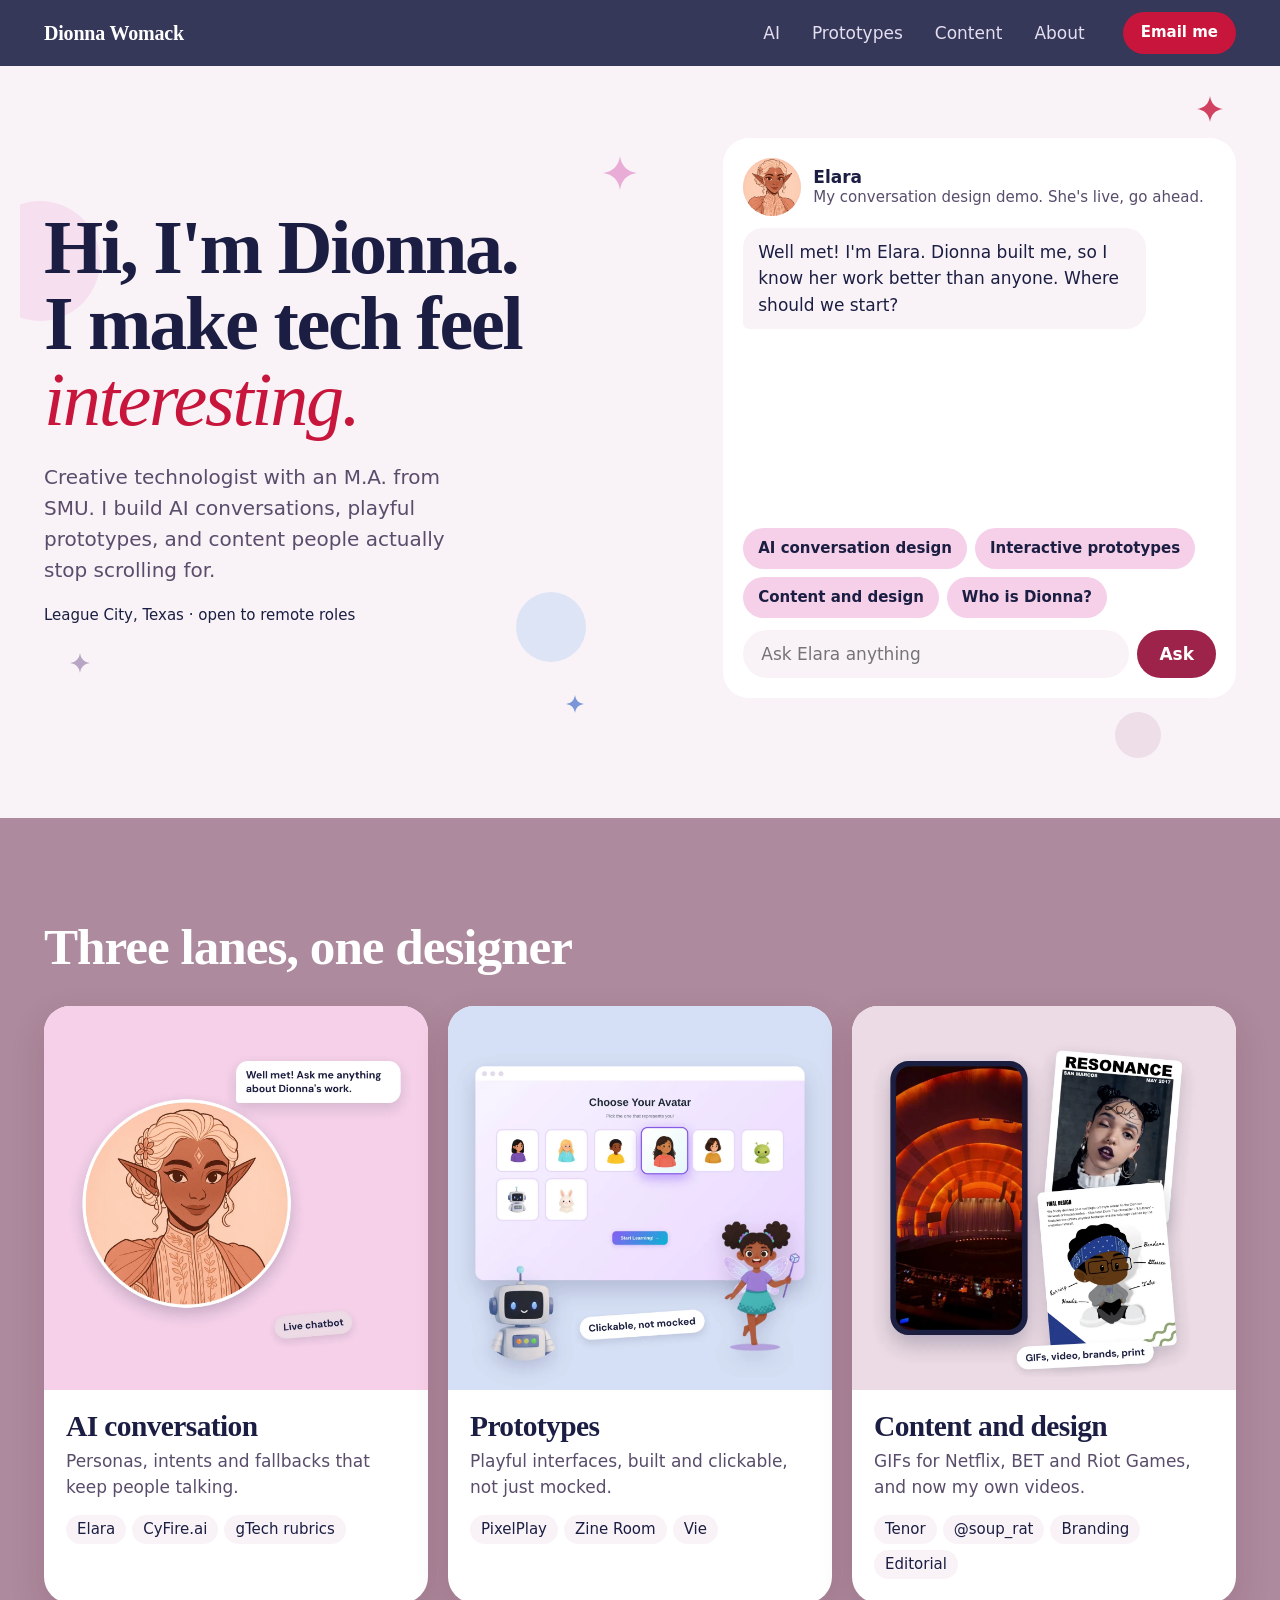
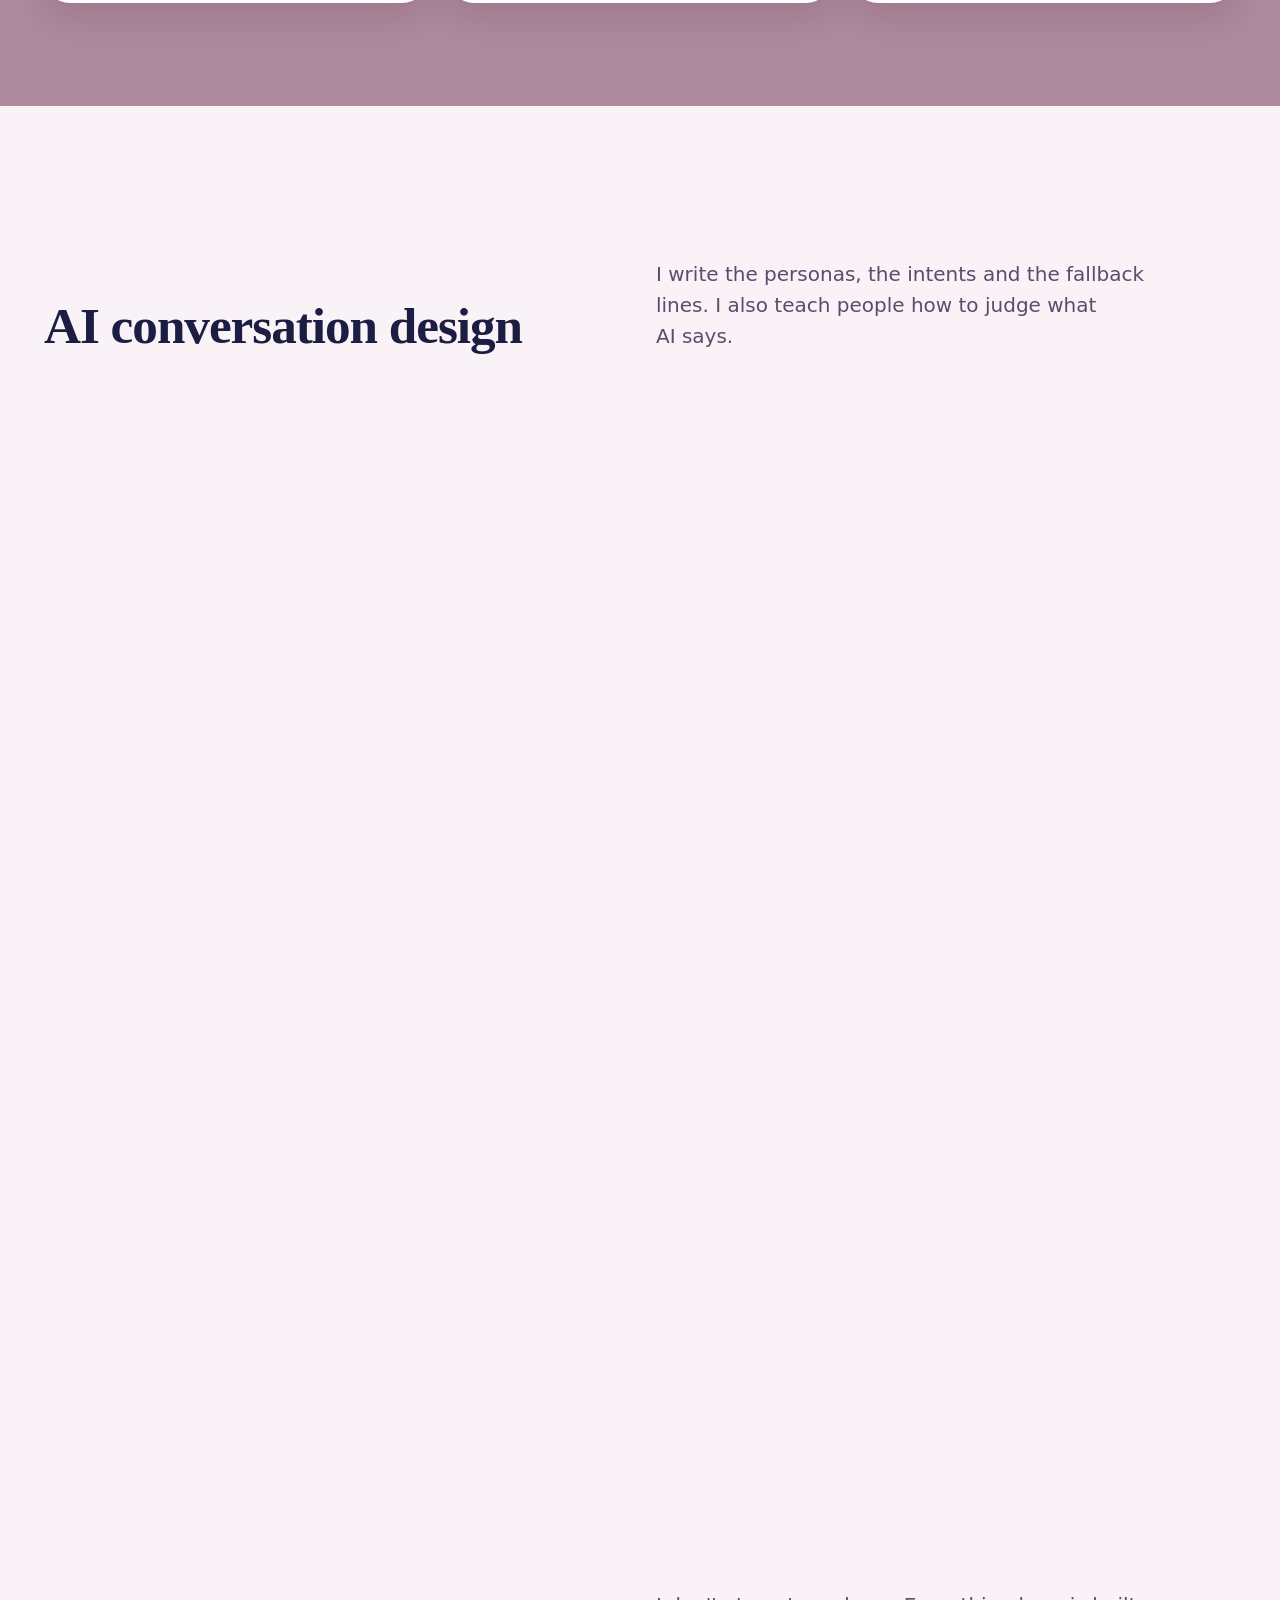
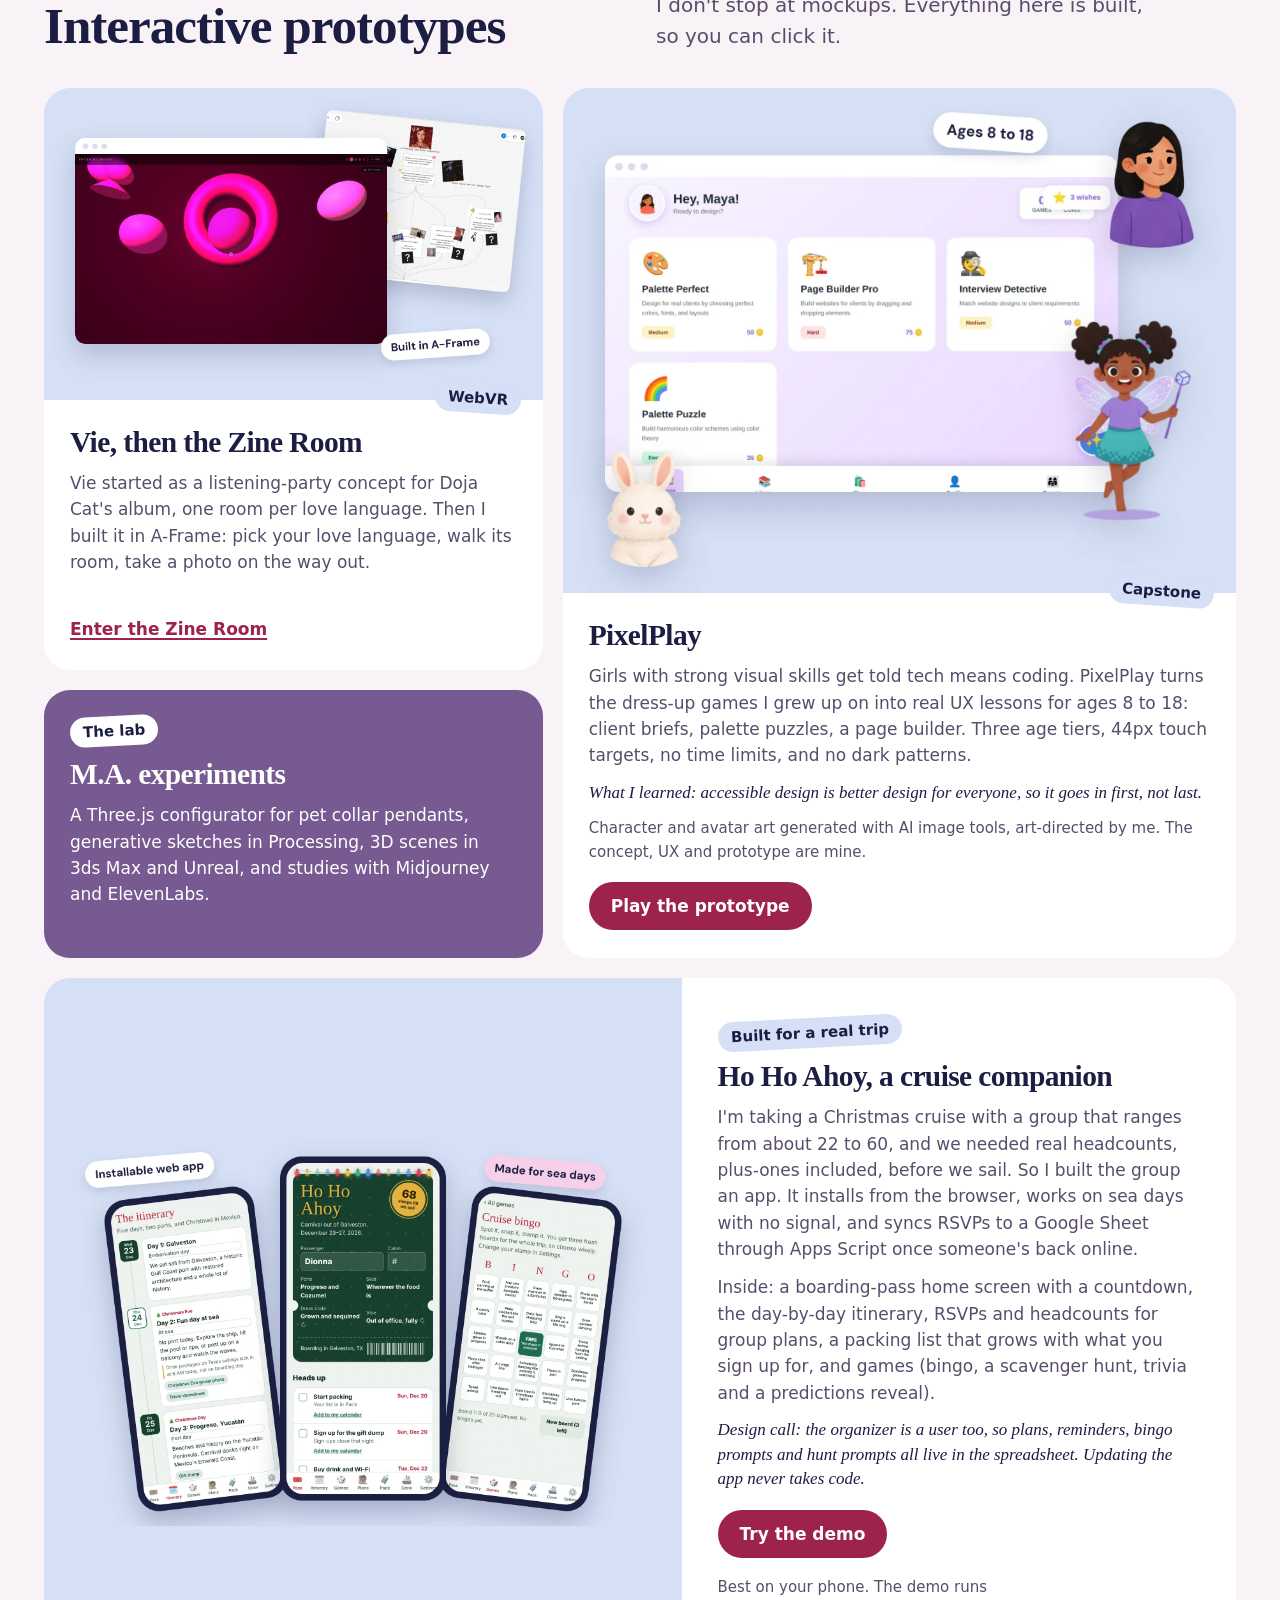
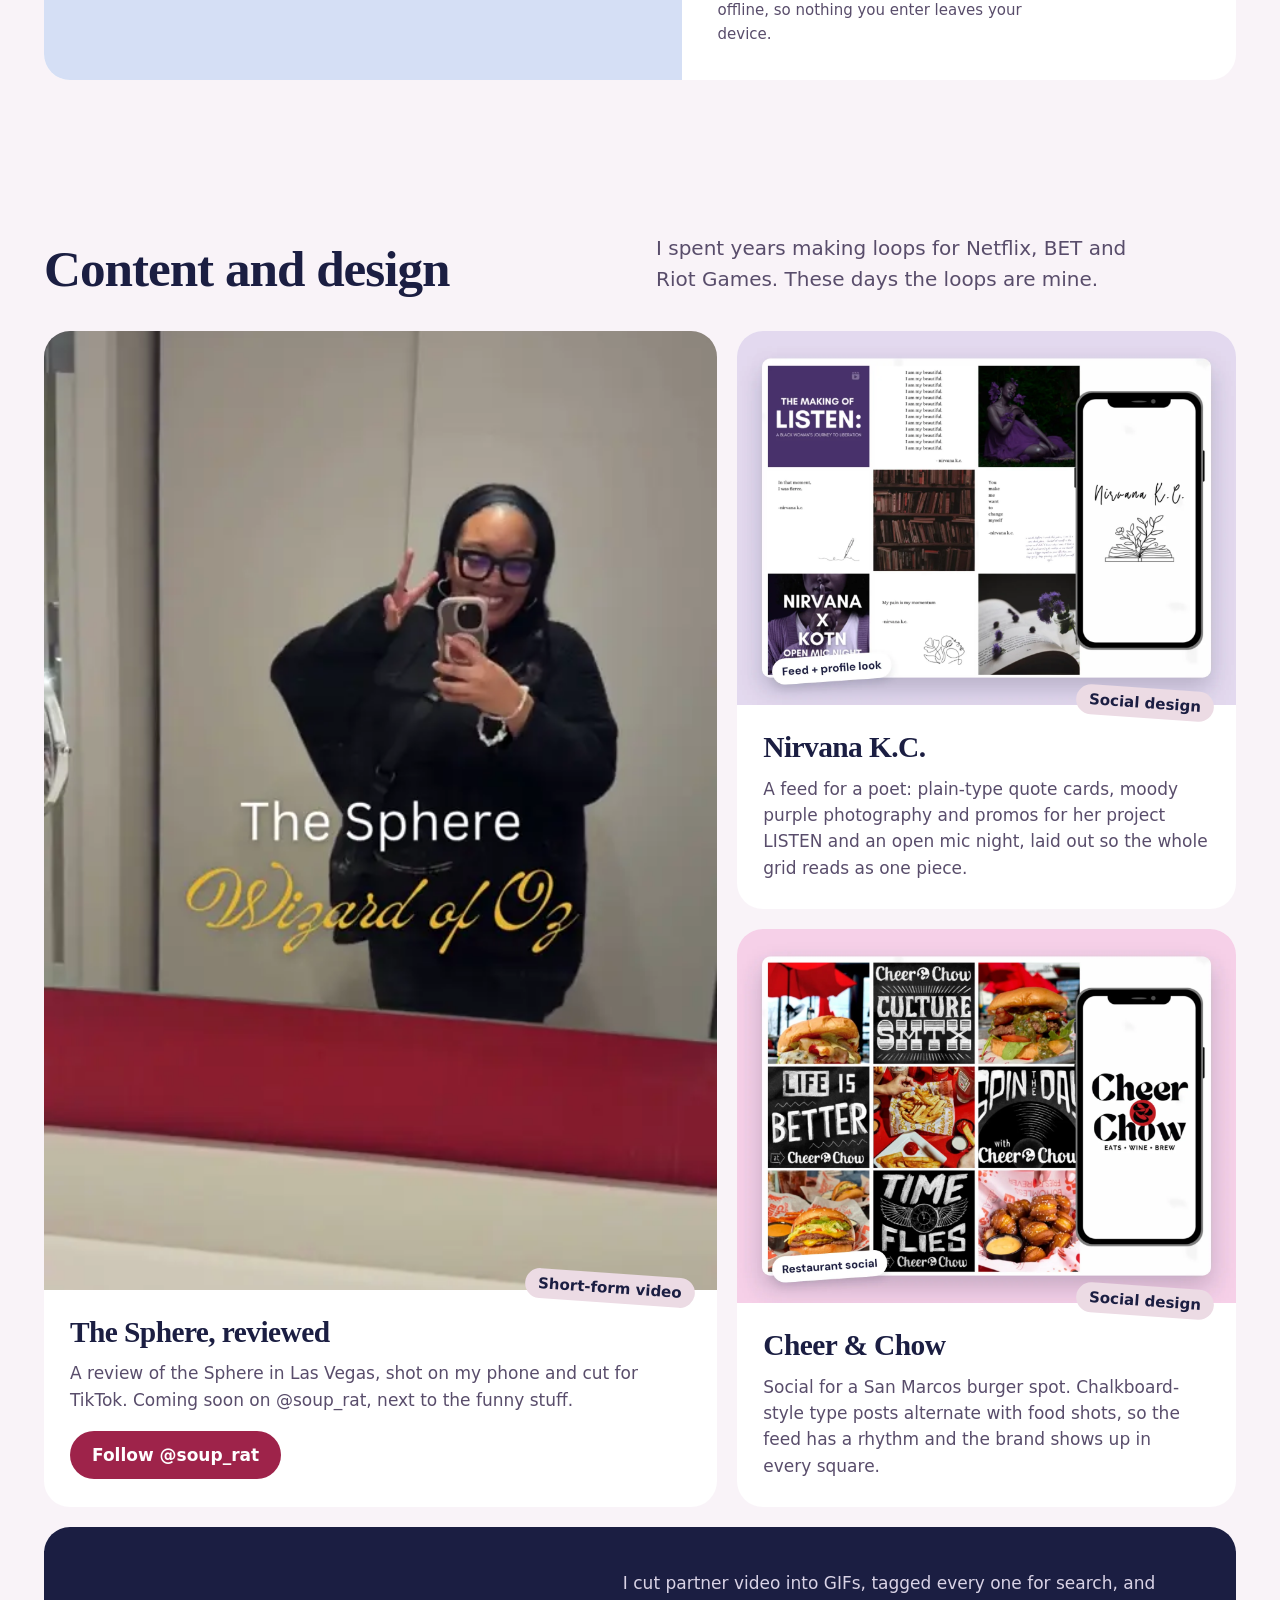
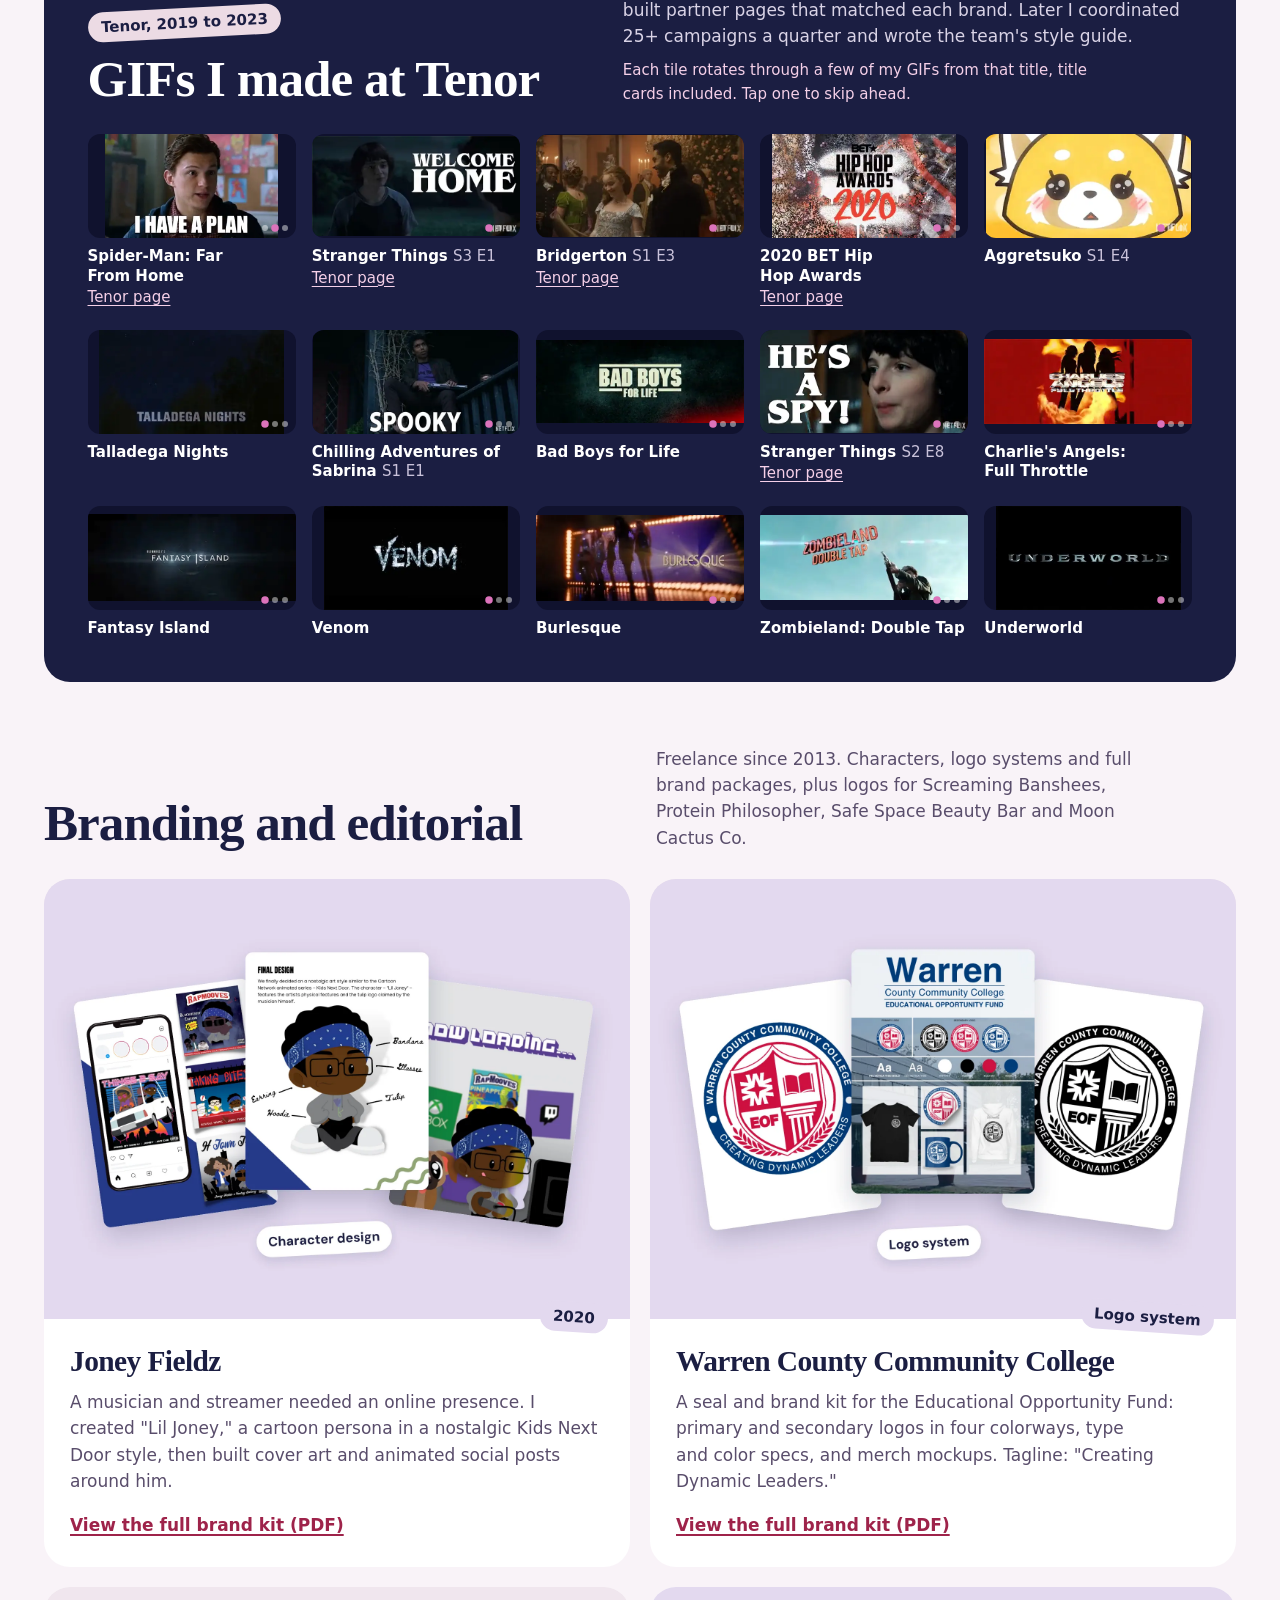
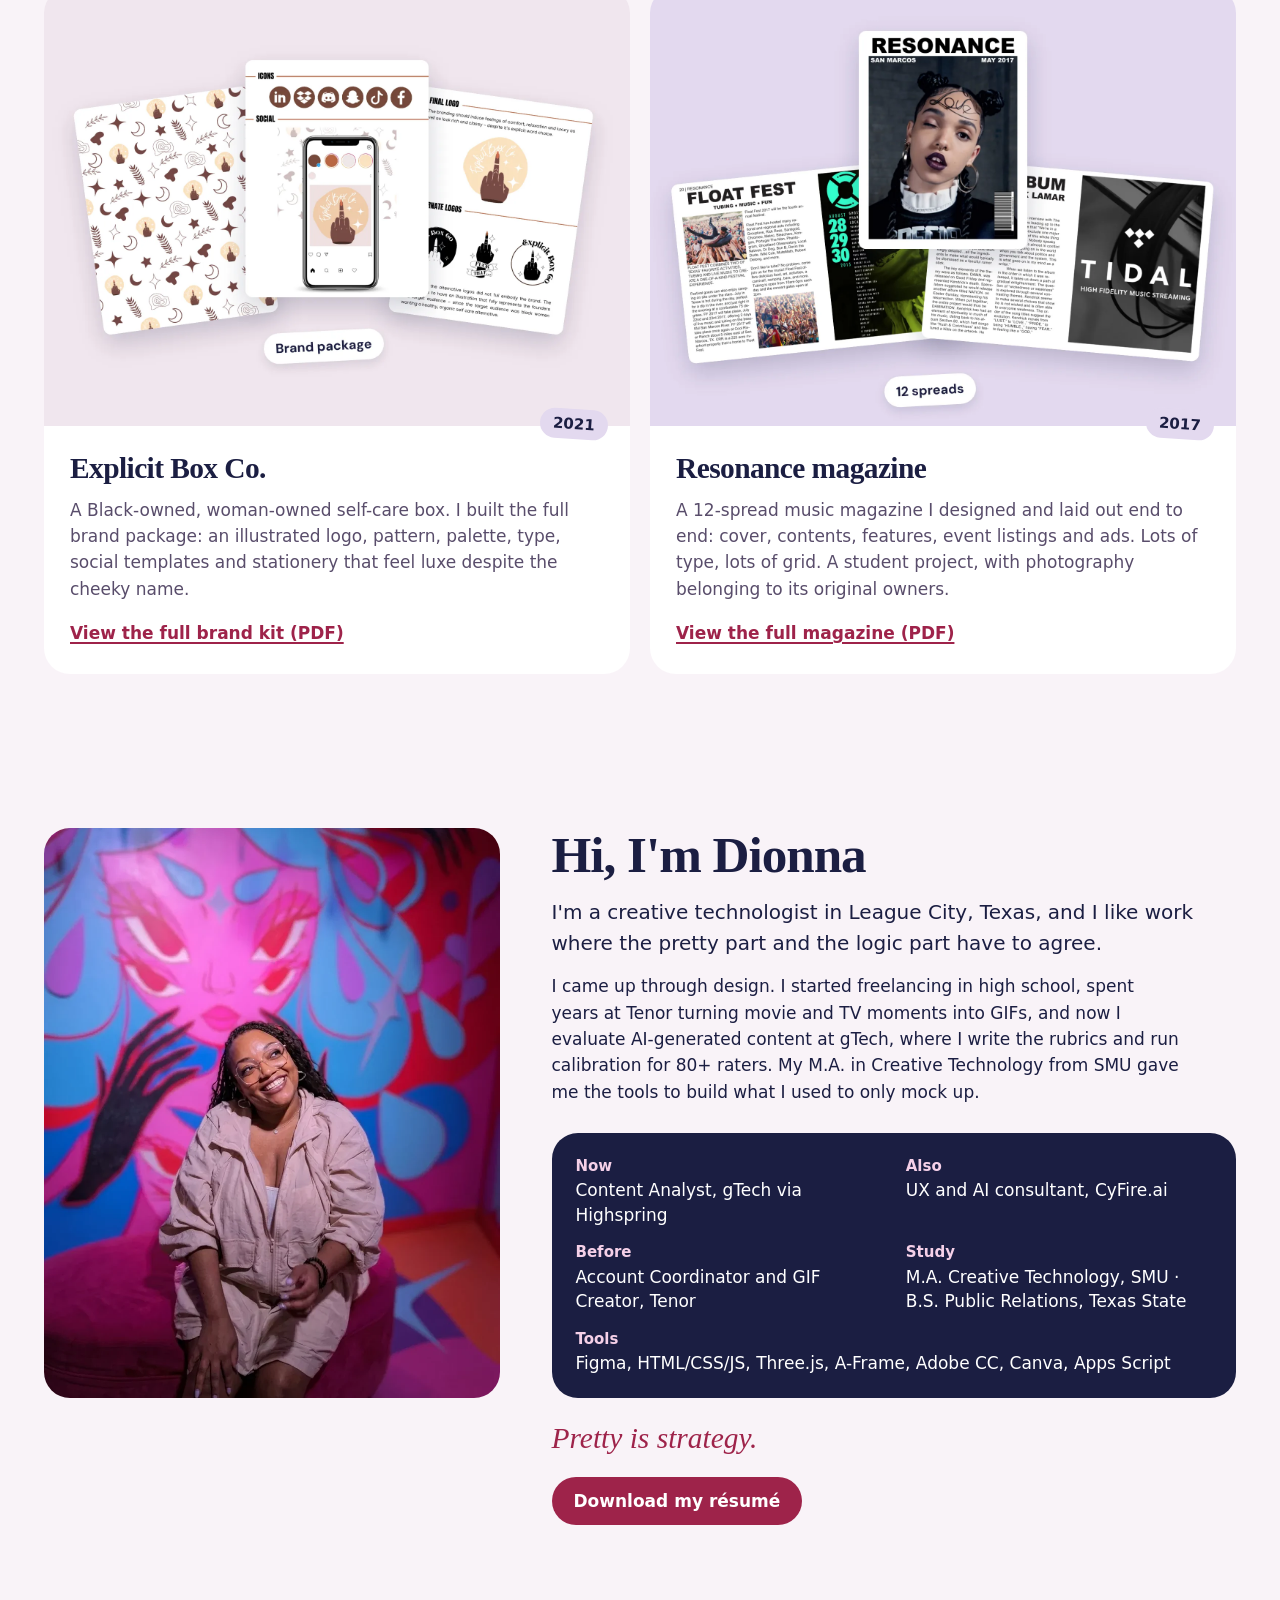
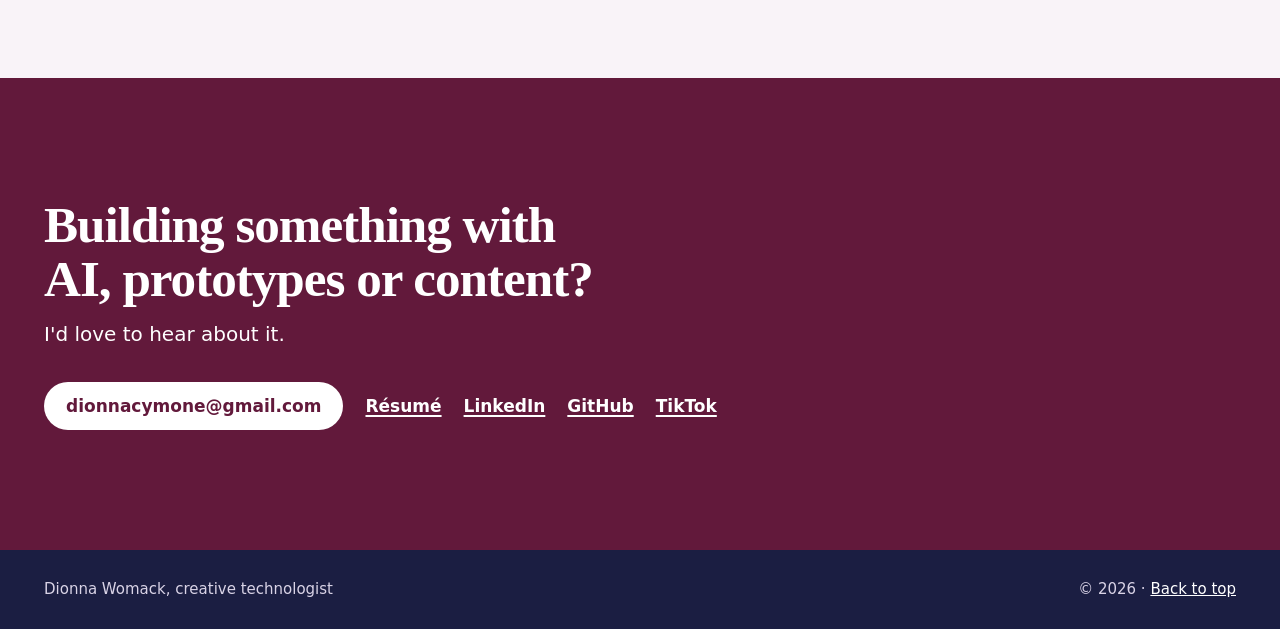
==== commit 8653409d: "Update Shared Image Update shared image for searchable links" ====
--- a/index.html
+++ b/index.html
@@ -9,7 +9,14 @@
 <meta name="description" content="Dionna Womack designs AI conversations, playful prototypes, and content people actually stop scrolling for. M.A. Creative Technology, SMU.">
 <meta property="og:title" content="Dionna Womack, Creative Technologist">
 <meta property="og:description" content="AI conversation design, interactive prototypes, and scroll-stopping content.">
-<meta property="og:image" content="img/elara_chat.webp">
+<meta property="og:type" content="website">
+<meta property="og:url" content="https://dionnawomack.net/">
+<meta property="og:image" content="https://dionnawomack.net/img/og-image.jpg">
+<meta property="og:image:width" content="1200">
+<meta property="og:image:height" content="630">
+<meta property="og:image:alt" content="Hi, I'm Dionna. I make tech feel human. Creative technologist, dionnawomack.net">
+<meta name="twitter:card" content="summary_large_image">
+<meta name="twitter:image" content="https://dionnawomack.net/img/og-image.jpg">
 <link rel="preload" href="fonts/fraunces-latin-600-normal.woff2" as="font" type="font/woff2" crossorigin>
 <link rel="preload" href="fonts/dm-sans-latin-400-normal.woff2" as="font" type="font/woff2" crossorigin>
 <link rel="stylesheet" href="assets/style.css?v=12">
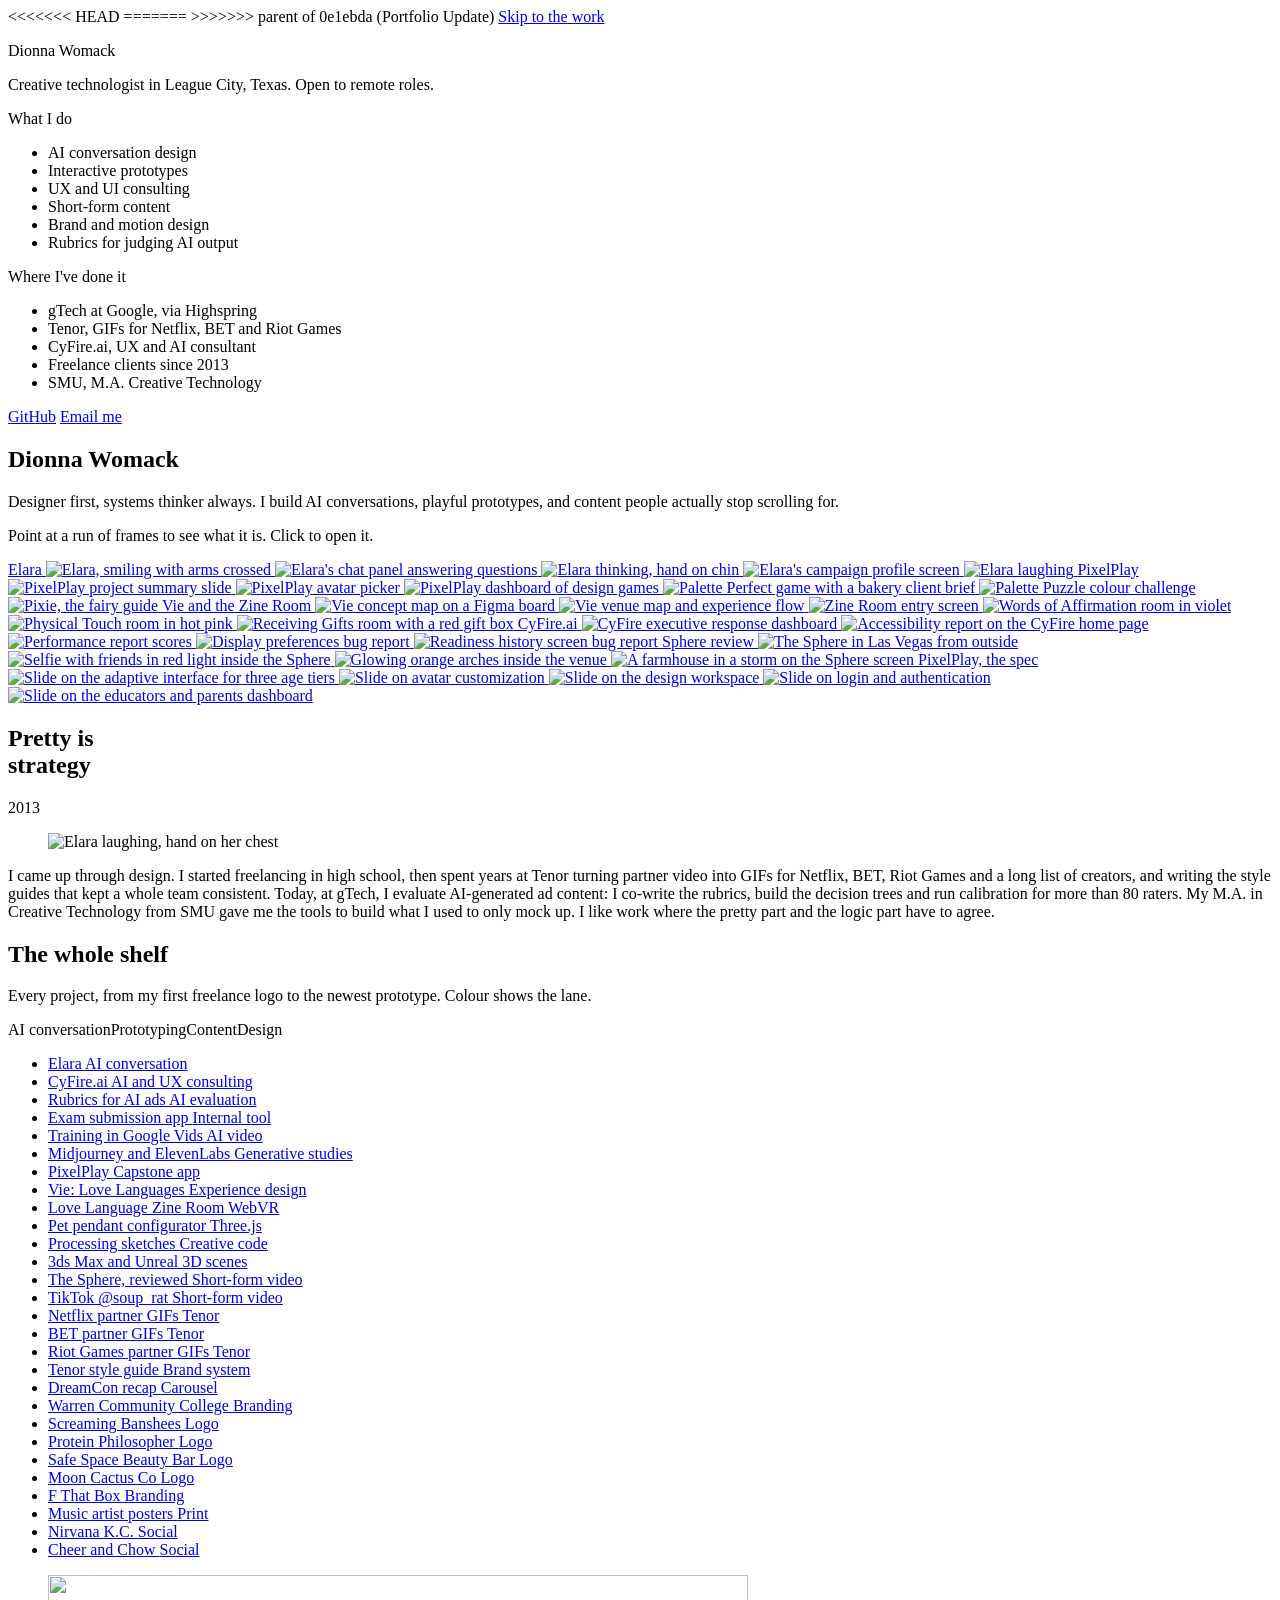
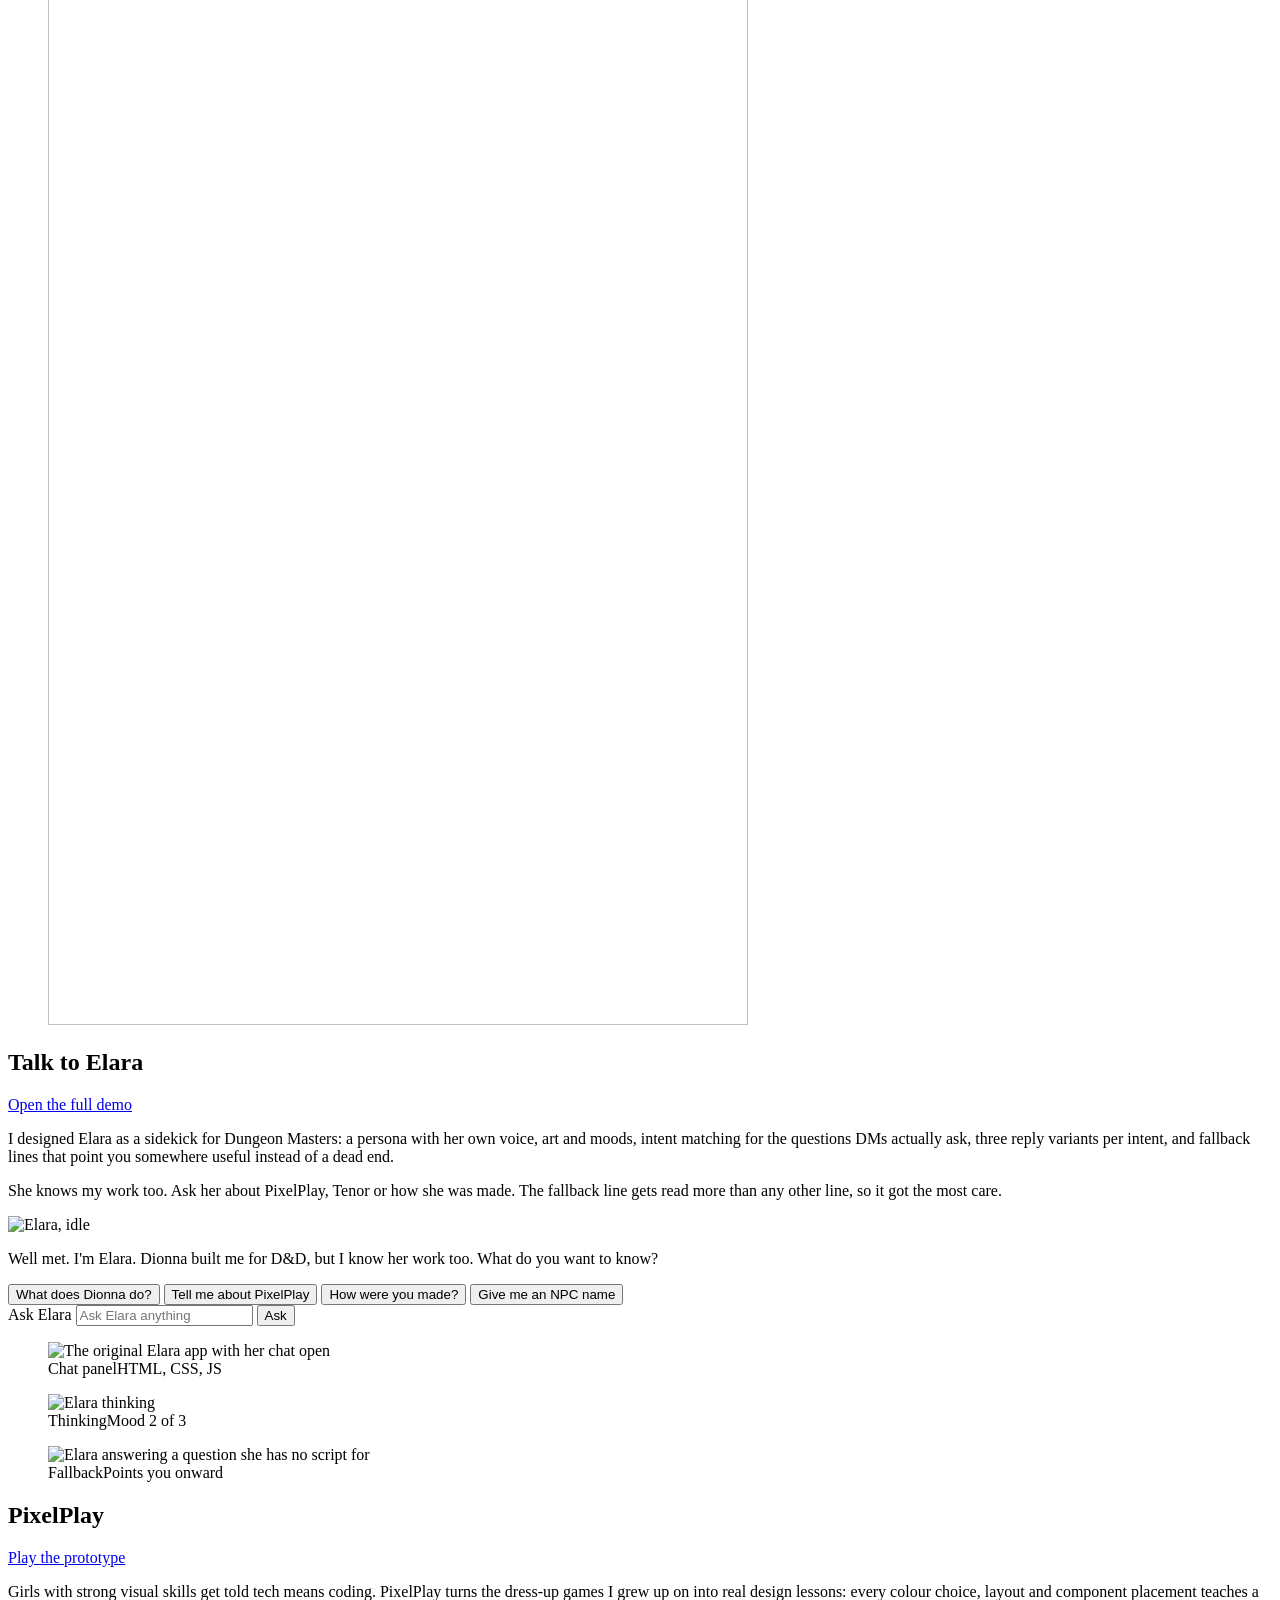
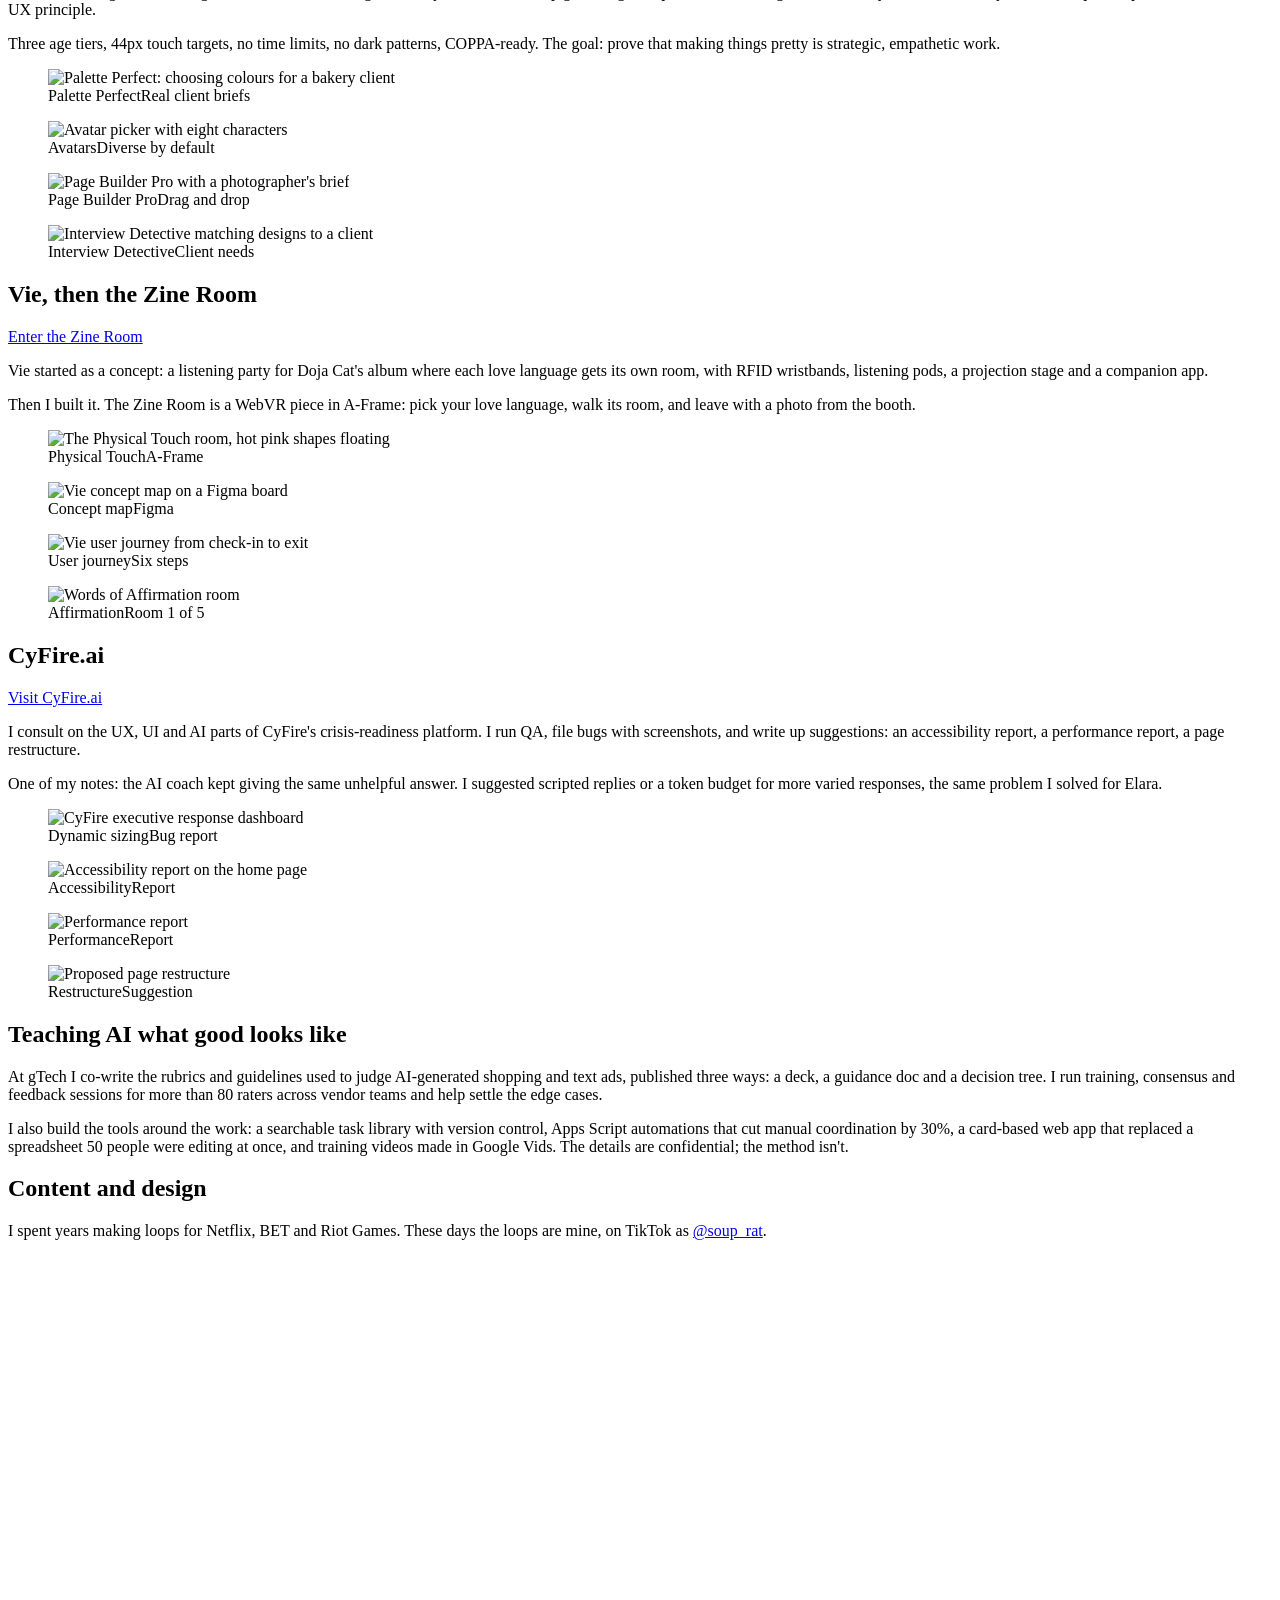
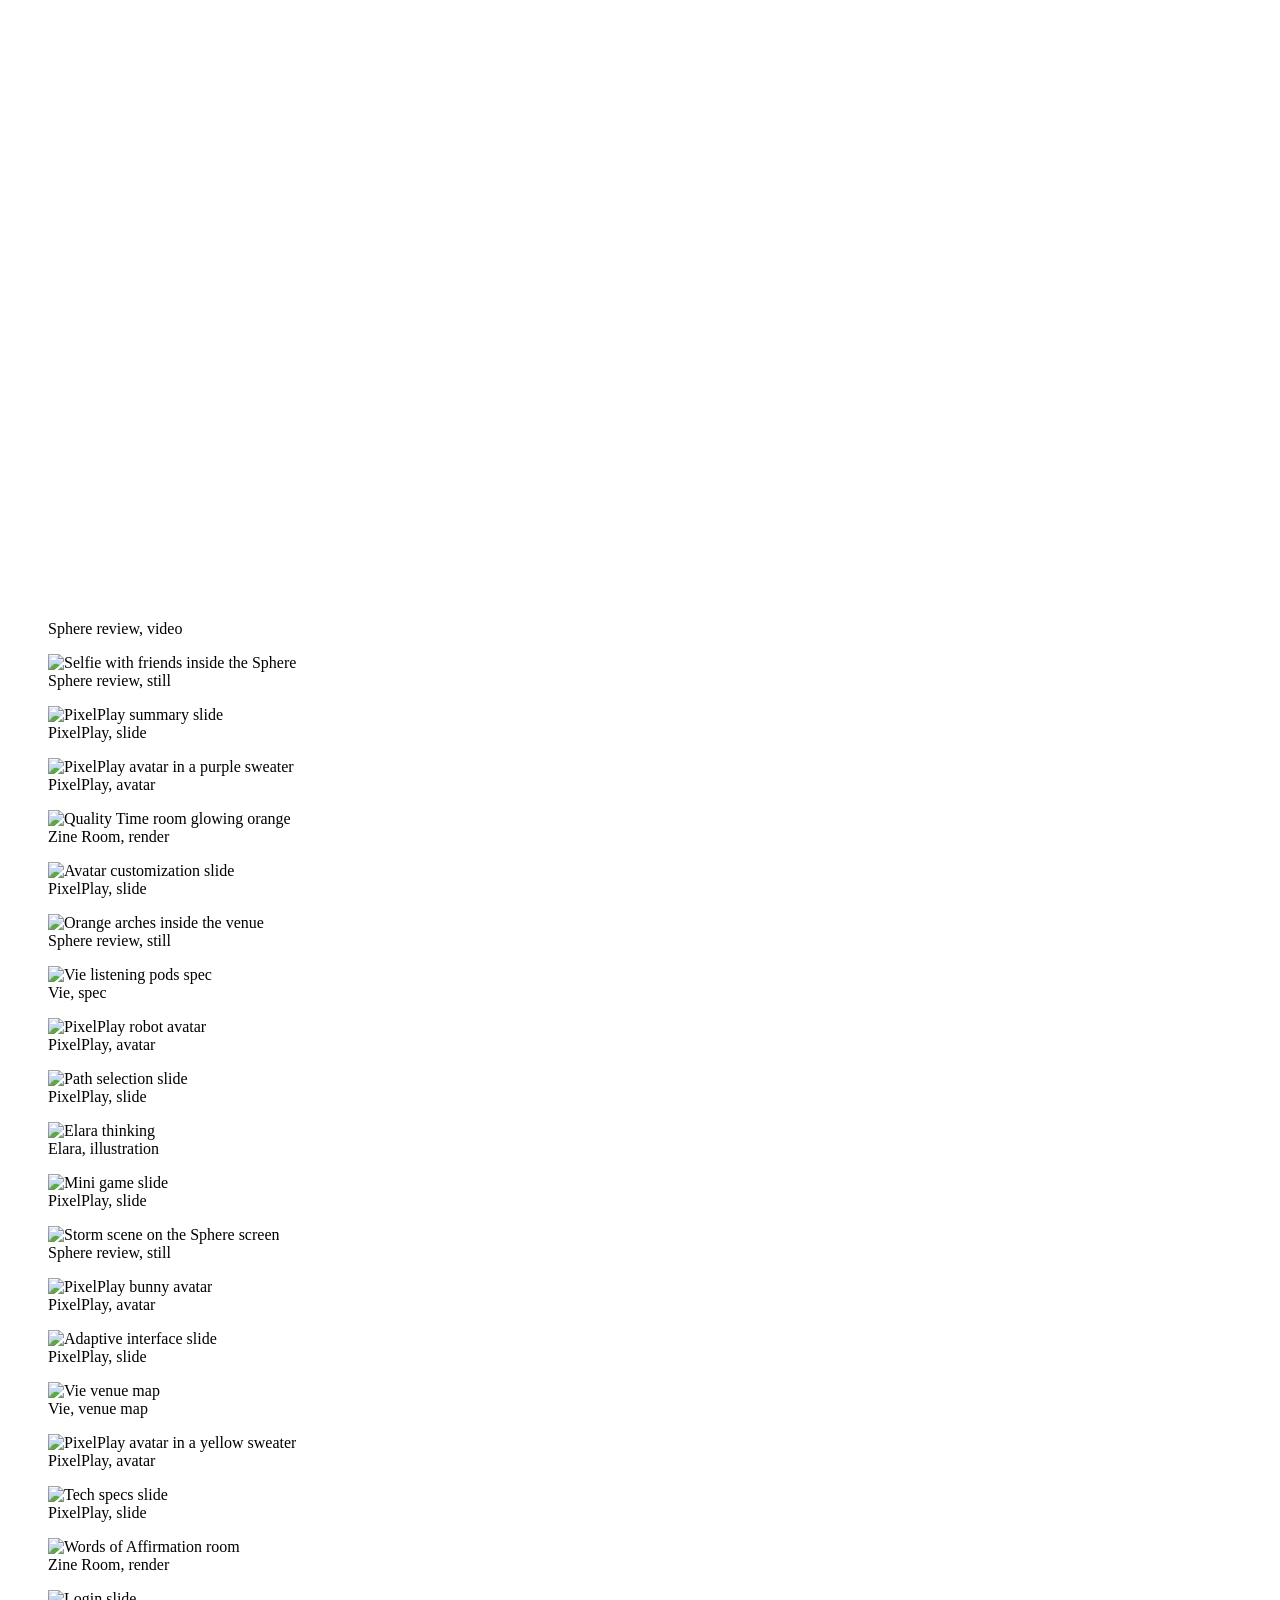
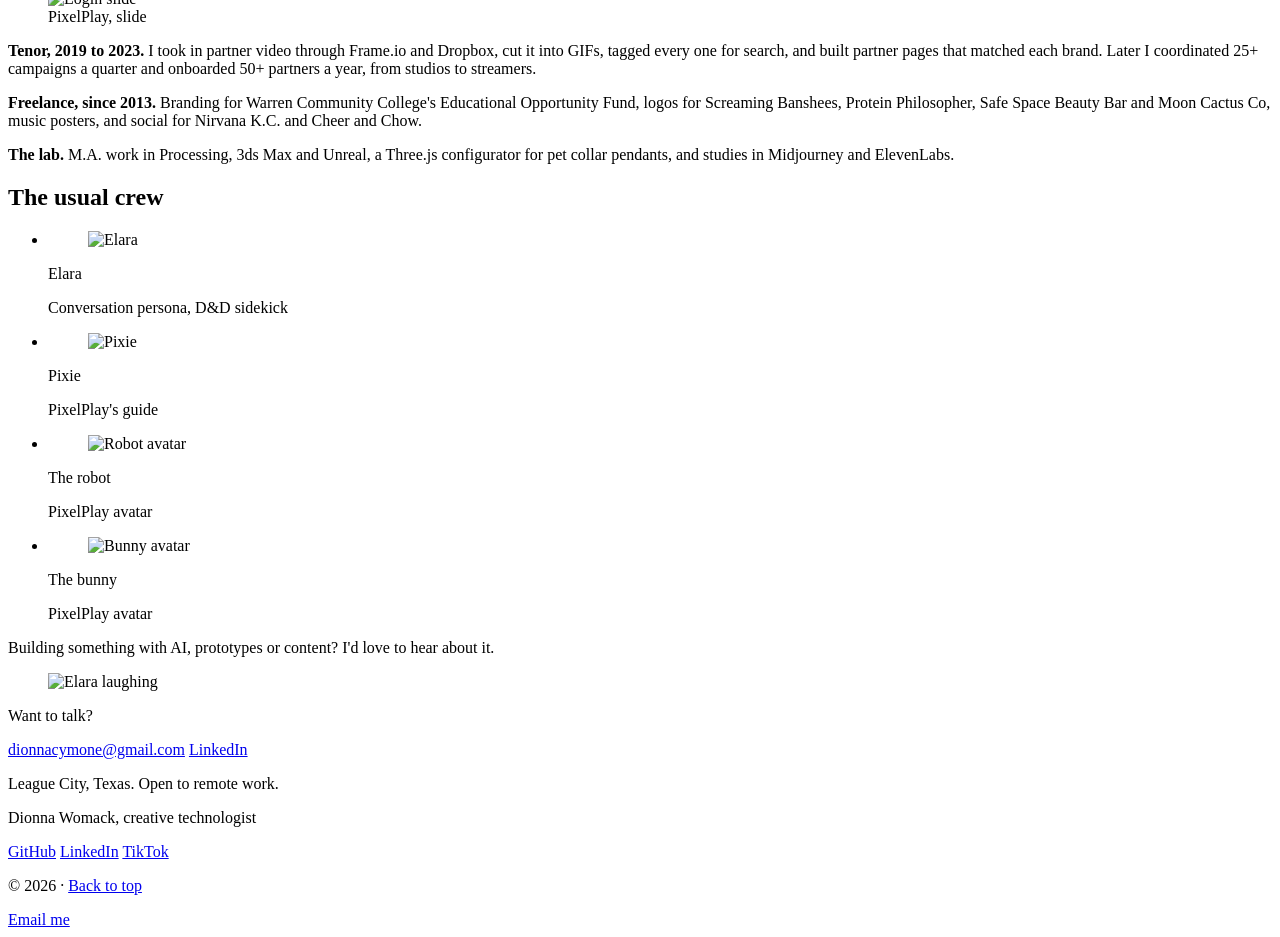
==== commit 5f7132a2: "Update Assets" ====
--- a/index.html
+++ b/index.html
@@ -4,11 +4,10 @@
 <meta charset="utf-8">
 <meta name="viewport" content="width=device-width, initial-scale=1">
 <title>Dionna Womack, Creative Technologist</title>
-<meta name="theme-color" content="#62193B">
-<link rel="icon" href="img/favicon.svg" type="image/svg+xml">
 <meta name="description" content="Dionna Womack designs AI conversations, playful prototypes, and content people actually stop scrolling for. M.A. Creative Technology, SMU.">
 <meta property="og:title" content="Dionna Womack, Creative Technologist">
 <meta property="og:description" content="AI conversation design, interactive prototypes, and scroll-stopping content.">
+<<<<<<< HEAD
 <meta property="og:type" content="website">
 <meta property="og:url" content="https://dionnawomack.net/">
 <meta property="og:image" content="https://dionnawomack.net/img/og-image.jpg">
@@ -20,362 +19,333 @@
 <link rel="preload" href="fonts/fraunces-latin-600-normal.woff2" as="font" type="font/woff2" crossorigin>
 <link rel="preload" href="fonts/dm-sans-latin-400-normal.woff2" as="font" type="font/woff2" crossorigin>
 <link rel="stylesheet" href="assets/style.css?v=12">
+=======
+<meta property="og:image" content="img/elara_chat.webp">
+<link rel="preload" href="fonts/libre-franklin-latin-800-normal.woff2" as="font" type="font/woff2" crossorigin>
+<link rel="preload" href="fonts/source-serif-4-latin-400-normal.woff2" as="font" type="font/woff2" crossorigin>
+<link rel="stylesheet" href="assets/base.css">
+<link rel="stylesheet" href="assets/site.css">
+>>>>>>> parent of 0e1ebda (Portfolio Update)
 <script>document.documentElement.classList.add('js')</script>
 </head>
 <body>
 <a class="skip" href="#main">Skip to the work</a>
 
-<header class="topbar" id="top">
- <div class="nav wrap">
-  <a class="nav__name" href="#main">Dionna Womack</a>
-  <nav aria-label="Main" data-nav>
-    <a href="#ai">AI</a>
-    <a href="#prototypes">Prototypes</a>
-    <a href="#content">Content</a>
-    <a href="#about">About</a>
+<header class="band wrap" id="top">
+  <p class="band__name">Dionna Womack</p>
+  <p class="band__avail">Creative technologist in League City, Texas. Open to remote roles.</p>
+  <div class="band__list">
+    <p class="muted">What I do</p>
+    <ul>
+      <li>AI conversation design</li>
+      <li>Interactive prototypes</li>
+      <li>UX and UI consulting</li>
+      <li>Short-form content</li>
+      <li>Brand and motion design</li>
+      <li>Rubrics for judging AI output</li>
+    </ul>
+  </div>
+  <div class="band__list band__list--wide">
+    <p class="muted">Where I've done it</p>
+    <ul>
+      <li>gTech at Google, via Highspring</li>
+      <li>Tenor, GIFs for Netflix, BET and Riot Games</li>
+      <li>CyFire.ai, UX and AI consultant</li>
+      <li>Freelance clients since 2013</li>
+      <li>SMU, M.A. Creative Technology</li>
+    </ul>
+  </div>
+  <nav class="band__links" aria-label="Contact">
+    <a class="link" href="https://github.com/HeyDionna">GitHub</a>
+    <a class="link link--accent" href="mailto:dionnacymone@gmail.com?subject=Hi%20Dionna">Email me</a>
   </nav>
-  <a class="btn btn--small" href="mailto:dionnacymone@gmail.com?subject=Hi%20Dionna">Email me</a>
- </div>
 </header>
 
 <main id="main">
 
 <section class="hero wrap" aria-labelledby="hero-title">
-  <div class="sparkles" aria-hidden="true">
-    <svg class="sp sp--1" viewBox="0 0 24 24"><path d="M12 0C13 7 17 11 24 12C17 13 13 17 12 24C11 17 7 13 0 12C7 11 11 7 12 0Z"/></svg>
-    <svg class="sp sp--2" viewBox="0 0 24 24"><path d="M12 0C13 7 17 11 24 12C17 13 13 17 12 24C11 17 7 13 0 12C7 11 11 7 12 0Z"/></svg>
-    <svg class="sp sp--3" viewBox="0 0 24 24"><path d="M12 0C13 7 17 11 24 12C17 13 13 17 12 24C11 17 7 13 0 12C7 11 11 7 12 0Z"/></svg>
-    <svg class="sp sp--4" viewBox="0 0 24 24"><path d="M12 0C13 7 17 11 24 12C17 13 13 17 12 24C11 17 7 13 0 12C7 11 11 7 12 0Z"/></svg>
-    <span class="bub bub--1"></span><span class="bub bub--2"></span><span class="bub bub--3"></span>
-  </div>
-  <div class="hero__text">
-    <h1 id="hero-title" data-rise style="--i:0">Hi, I'm Dionna.<br> I make tech feel<br> <span class="sr-only">human, fun, interesting and easy.</span><span class="rotator" aria-hidden="true" data-words="human,fun,interesting,easy"><span class="rotator__word">human.</span></span></h1>
-    <p class="hero__lede" data-rise style="--i:1">Creative technologist with an M.A. from SMU. I build AI conversations, playful prototypes, and content people actually stop scrolling for.</p>
-    <p class="hero__meta" data-rise style="--i:2">League City, Texas · open to remote roles</p>
-  </div>
-
-  <div class="chat" data-elara data-rise style="--i:2">
-    <div class="chat__who">
-      <img src="img/elara_idle.webp" width="700" height="1050" alt="Elara, idle" data-elara-face>
-      <p><strong>Elara</strong><span>My conversation design demo. She's live, go ahead.</span></p>
-    </div>
-    <div class="chat__log" role="log" aria-live="polite" data-elara-log>
-      <p class="msg msg--bot">Well met! I'm Elara. Dionna built me, so I know her work better than anyone. Where should we start?</p>
-    </div>
-    <div class="chat__chips" data-elara-chips>
-      <button type="button">AI conversation design</button>
-      <button type="button">Interactive prototypes</button>
-      <button type="button">Content and design</button>
-      <button type="button">Who is Dionna?</button>
-    </div>
-    <form class="chat__form" data-elara-form>
-      <label class="sr-only" for="elara-input">Ask Elara</label>
-      <input id="elara-input" type="text" placeholder="Ask Elara anything" autocomplete="off" maxlength="160">
-      <button class="btn" type="submit">Ask</button>
-    </form>
-    <noscript><p class="small">Elara needs JavaScript to talk. Scroll down for the work, or open <a href="demos/elara/index.html">her original demo</a>.</p></noscript>
-  </div>
-</section>
-
-<div class="band band--mauve">
-<section class="lanes wrap" aria-labelledby="lanes-title">
-  <h2 id="lanes-title">Three lanes, one designer</h2>
-  <div class="lanes__grid">
-    <a class="lane" href="#ai" data-reveal>
-      <img src="img/lane_ai.webp" width="1400" height="1400" alt="Elara, the conversation persona, saying well met" loading="lazy">
-      <div><h3>AI conversation</h3><p>Personas, intents and fallbacks that keep people talking.</p>
-      <ul><li>Elara</li><li>CyFire.ai</li><li>gTech rubrics</li></ul></div>
-    </a>
-    <a class="lane" href="#prototypes" data-reveal style="--d:1">
-      <img src="img/lane_proto.webp" width="1400" height="1400" alt="PixelPlay avatar picker with Pixie the fairy guide" loading="lazy">
-      <div><h3>Prototypes</h3><p>Playful interfaces, built and clickable, not just mocked.</p>
-      <ul><li>PixelPlay</li><li>Zine Room</li><li>Vie</li></ul></div>
-    </a>
-    <a class="lane" href="#content" data-reveal style="--d:2">
-      <img src="img/lane_content.webp" width="1400" height="1400" alt="Sphere video on a phone next to the Resonance cover and Lil Joney" loading="lazy">
-      <div><h3>Content and design</h3><p>GIFs for Netflix, BET and Riot Games, and now my own videos.</p>
-      <ul><li>Tenor</li><li>@soup_rat</li><li>Branding</li><li>Editorial</li></ul></div>
-    </a>
-  </div>
-</section>
-</div>
-
-<section class="lane-section wrap" id="ai" aria-labelledby="ai-title">
-  <div class="lane-section__head">
-    <h2 id="ai-title">AI conversation design</h2>
-    <p>I write the personas, the intents and the fallback lines. I also teach people how to judge what AI says.</p>
-  </div>
-  <div class="cards">
-    <article id="elara-card" class="card card--big" data-reveal>
-      <div class="card__pic"><img src="img/th_elara.webp" width="1600" height="1200" alt="The Elara app with her chat panel open" loading="lazy"></div>
-      <div class="card__body">
-        <span class="sticker s-ai">Conversation design</span>
-        <h3>Elara, a D&amp;D sidekick</h3>
-        <p>Dungeon Masters juggle rules, NPCs and story notes mid-session. Elara answers fast and feels like part of the world: a persona with her own art and moods, intent matching for the questions DMs actually ask, three reply variants per intent, and fallbacks that point you somewhere useful.</p>
-        <p class="card__learned">What I learned: the fallback line gets read more than any other, so it deserves the most care.</p>
-        <p class="card__credit">Elara's character art was generated with AI image tools, art-directed by me. The persona, conversation design and code are mine.</p>
-        <div class="card__links"><a class="btn" href="demos/elara/index.html">Try the original</a><a class="link" href="#top">Or chat with her up top</a></div>
+  <h1 class="hero__name" id="hero-title" data-rise style="--i:0">Dionna Womack</h1>
+  <p class="hero__line" data-rise style="--i:1">Designer first, systems thinker always. I build AI conversations, playful prototypes, and content people actually stop scrolling for.</p>
+
+  <div class="sheet" data-sheet>
+    <p class="sheet__desc small" aria-live="polite" data-sheet-desc>Point at a run of frames to see what it is. Click to open it.</p>
+    <div class="sheet__runs">
+      <a class="run" href="#elara" data-desc="Elara: a D&amp;D assistant with a persona, three moods and replies that never repeat word for word.">
+        <span class="run__title small">Elara</span>
+        <span class="run__frames">
+          <img src="img/elara_idle.webp" width="700" height="1050" alt="Elara, smiling with arms crossed">
+          <img src="img/elara_chat.webp" width="1400" height="896" alt="Elara's chat panel answering questions">
+          <img src="img/elara_thinking.webp" width="700" height="1050" alt="Elara thinking, hand on chin">
+          <img src="img/elara_profile.webp" width="1400" height="896" alt="Elara's campaign profile screen">
+          <img src="img/elara_happy.webp" width="700" height="1050" alt="Elara laughing">
+        </span>
+      </a>
+      <a class="run" href="#pixelplay" data-desc="PixelPlay: my capstone, a design-learning app for girls 8 to 18 built on the dress-up games I grew up on.">
+        <span class="run__title small">PixelPlay</span>
+        <span class="run__frames">
+          <img src="img/pp_slide_1.webp" width="396" height="330" alt="PixelPlay project summary slide">
+          <img src="img/pp_avatar.webp" width="1400" height="896" alt="PixelPlay avatar picker">
+          <img src="img/pp_dash2.webp" width="1400" height="896" alt="PixelPlay dashboard of design games">
+          <img src="img/pp_game0.webp" width="1400" height="896" alt="Palette Perfect game with a bakery client brief">
+          <img src="img/pp_game3.webp" width="1400" height="896" alt="Palette Puzzle colour challenge">
+          <img src="img/pixie.webp" width="600" height="496" alt="Pixie, the fairy guide">
+        </span>
+      </a>
+      <a class="run" href="#zine" data-desc="Vie into the Zine Room: an immersive listening experience concept, then a WebVR room for each love language.">
+        <span class="run__title small">Vie and the Zine Room</span>
+        <span class="run__frames">
+          <img src="img/vie_concept.webp" width="980" height="800" alt="Vie concept map on a Figma board">
+          <img src="img/vie_cover.webp" width="390" height="222" alt="Vie venue map and experience flow">
+          <img src="img/zine_hub.webp" width="1280" height="800" alt="Zine Room entry screen">
+          <img src="img/zine_affirmation.webp" width="1400" height="896" alt="Words of Affirmation room in violet">
+          <img src="img/zine_touch.webp" width="1400" height="896" alt="Physical Touch room in hot pink">
+          <img src="img/zine_gifts.webp" width="1400" height="896" alt="Receiving Gifts room with a red gift box">
+        </span>
+      </a>
+      <a class="run" href="#cyfire" data-desc="CyFire.ai: ongoing QA, UX and AI consulting for a crisis-readiness startup.">
+        <span class="run__title small">CyFire.ai</span>
+        <span class="run__frames">
+          <img src="img/cy_dashboard.webp" width="254" height="247" alt="CyFire executive response dashboard">
+          <img src="img/cy_access.webp" width="258" height="134" alt="Accessibility report on the CyFire home page">
+          <img src="img/cy_perf.webp" width="258" height="118" alt="Performance report scores">
+          <img src="img/cy_lightmode.webp" width="264" height="102" alt="Display preferences bug report">
+          <img src="img/cy_history.webp" width="264" height="110" alt="Readiness history screen bug report">
+        </span>
+      </a>
+      <a class="run" href="#content" data-desc="The Sphere, reviewed: a short-form review shot on my phone, coming to TikTok soon.">
+        <span class="run__title small">Sphere review</span>
+        <span class="run__frames">
+          <img src="img/sphere_5.webp" width="900" height="1600" alt="The Sphere in Las Vegas from outside">
+          <img src="img/sphere_60.webp" width="900" height="1600" alt="Selfie with friends in red light inside the Sphere">
+          <img src="img/sphere_105.webp" width="900" height="1600" alt="Glowing orange arches inside the venue">
+          <img src="img/sphere_185.webp" width="900" height="1600" alt="A farmhouse in a storm on the Sphere screen">
+        </span>
+      </a>
+      <a class="run" href="#pixelplay" data-desc="PixelPlay's technical notes: accessibility, age tiers and the design workspace, one slide each.">
+        <span class="run__title small">PixelPlay, the spec</span>
+        <span class="run__frames">
+          <img src="img/pp_slide_7.webp" width="397" height="330" alt="Slide on the adaptive interface for three age tiers">
+          <img src="img/pp_slide_3.webp" width="396" height="330" alt="Slide on avatar customization">
+          <img src="img/pp_slide_9.webp" width="397" height="330" alt="Slide on the design workspace">
+          <img src="img/pp_slide_6.webp" width="396" height="330" alt="Slide on login and authentication">
+          <img src="img/pp_slide_10.webp" width="397" height="330" alt="Slide on the educators and parents dashboard">
+        </span>
+      </a>
+    </div>
+  </div>
+</section>
+
+<section class="tiles" aria-labelledby="tiles-title">
+  <div class="tiles__board">
+    <h2 class="tile tile--a" id="tiles-title" data-reveal>Pretty is<br> strategy</h2>
+    <p class="tile tile--b" data-reveal aria-label="Designing since 2013">2013</p>
+    <figure class="tile tile--c" data-reveal><img src="img/elara_happy.webp" width="700" height="1050" alt="Elara laughing, hand on her chest" loading="lazy"></figure>
+  </div>
+  <div class="tiles__text">
+    <p data-reveal>I came up through design. I started freelancing in high school, then spent years at Tenor turning partner video into GIFs for Netflix, BET, Riot Games and a long list of creators, and writing the style guides that kept a whole team consistent. Today, at gTech, I evaluate AI-generated ad content: I co-write the rubrics, build the decision trees and run calibration for more than 80 raters. My M.A. in Creative Technology from SMU gave me the tools to build what I used to only mock up. I like work where the pretty part and the logic part have to agree.</p>
+  </div>
+</section>
+
+<section class="shelf wrap" aria-labelledby="shelf-title">
+  <div class="shelf__head">
+    <h2 class="shelf__title" id="shelf-title">The whole shelf</h2>
+    <p class="small muted">Every project, from my first freelance logo to the newest prototype. Colour shows the lane.</p>
+  </div>
+  <div class="shelf__legend small" aria-hidden="true">
+    <span class="hl hl--ai">AI conversation</span><span class="hl hl--ux">Prototyping</span><span class="hl hl--content">Content</span><span class="hl hl--design">Design</span>
+  </div>
+  <div class="shelf__body">
+    <ul class="spines" data-index>
+      <li><a href="#elara" data-preview="img/elara_idle.webp">Elara <span class="hl hl--ai">AI conversation</span></a></li>
+      <li><a href="#cyfire" data-preview="img/cy_dashboard.webp">CyFire.ai <span class="hl hl--ai">AI and UX consulting</span></a></li>
+      <li><a href="#rubrics">Rubrics for AI ads <span class="hl hl--ai">AI evaluation</span></a></li>
+      <li><a href="#rubrics">Exam submission app <span class="hl hl--ai">Internal tool</span></a></li>
+      <li><a href="#rubrics">Training in Google Vids <span class="hl hl--ai">AI video</span></a></li>
+      <li><a href="#lab">Midjourney and ElevenLabs <span class="hl hl--ai">Generative studies</span></a></li>
+      <li><a href="#pixelplay" data-preview="img/pp_dash2.webp">PixelPlay <span class="hl hl--ux">Capstone app</span></a></li>
+      <li><a href="#zine" data-preview="img/vie_concept.webp">Vie: Love Languages <span class="hl hl--ux">Experience design</span></a></li>
+      <li><a href="#zine" data-preview="img/zine_touch.webp">Love Language Zine Room <span class="hl hl--ux">WebVR</span></a></li>
+      <li><a href="#lab">Pet pendant configurator <span class="hl hl--ux">Three.js</span></a></li>
+      <li><a href="#lab">Processing sketches <span class="hl hl--ux">Creative code</span></a></li>
+      <li><a href="#lab">3ds Max and Unreal <span class="hl hl--ux">3D scenes</span></a></li>
+      <li><a href="#content" data-preview="img/sphere_5.webp">The Sphere, reviewed <span class="hl hl--content">Short-form video</span></a></li>
+      <li><a href="https://www.tiktok.com/@soup_rat">TikTok @soup_rat <span class="hl hl--content">Short-form video</span></a></li>
+      <li><a href="#tenor">Netflix partner GIFs <span class="hl hl--content">Tenor</span></a></li>
+      <li><a href="#tenor">BET partner GIFs <span class="hl hl--content">Tenor</span></a></li>
+      <li><a href="#tenor">Riot Games partner GIFs <span class="hl hl--content">Tenor</span></a></li>
+      <li><a href="#tenor">Tenor style guide <span class="hl hl--content">Brand system</span></a></li>
+      <li><a href="#tenor">DreamCon recap <span class="hl hl--content">Carousel</span></a></li>
+      <li><a href="#archive">Warren Community College <span class="hl hl--design">Branding</span></a></li>
+      <li><a href="#archive">Screaming Banshees <span class="hl hl--design">Logo</span></a></li>
+      <li><a href="#archive">Protein Philosopher <span class="hl hl--design">Logo</span></a></li>
+      <li><a href="#archive">Safe Space Beauty Bar <span class="hl hl--design">Logo</span></a></li>
+      <li><a href="#archive">Moon Cactus Co <span class="hl hl--design">Logo</span></a></li>
+      <li><a href="#archive">F That Box <span class="hl hl--design">Branding</span></a></li>
+      <li><a href="#archive">Music artist posters <span class="hl hl--design">Print</span></a></li>
+      <li><a href="#archive">Nirvana K.C. <span class="hl hl--design">Social</span></a></li>
+      <li><a href="#archive">Cheer and Chow <span class="hl hl--design">Social</span></a></li>
+    </ul>
+    <figure class="shelf__frame" aria-hidden="true"><img src="img/elara_idle.webp" width="700" height="1050" alt="" data-index-frame loading="lazy"></figure>
+  </div>
+</section>
+
+<section class="work wrap" aria-label="Selected work">
+
+  <article class="strip" id="elara" aria-labelledby="elara-title">
+    <div class="strip__side">
+      <h2 class="strip__title" id="elara-title">Talk to Elara</h2>
+      <a class="link link--accent" href="demos/elara/">Open the full demo</a>
+      <p class="strip__note">I designed Elara as a sidekick for Dungeon Masters: a persona with her own voice, art and moods, intent matching for the questions DMs actually ask, three reply variants per intent, and fallback lines that point you somewhere useful instead of a dead end.</p>
+      <p class="strip__note">She knows my work too. Ask her about PixelPlay, Tenor or how she was made. The fallback line gets read more than any other line, so it got the most care.</p>
+    </div>
+    <div class="strip__run">
+      <div class="lifted elara" data-elara>
+        <div class="elara__face"><img src="img/elara_idle.webp" width="700" height="1050" alt="Elara, idle" data-elara-face></div>
+        <div class="elara__log" role="log" aria-live="polite" data-elara-log>
+          <p class="msg msg--bot">Well met. I'm Elara. Dionna built me for D&amp;D, but I know her work too. What do you want to know?</p>
+        </div>
+        <div class="elara__chips" data-elara-chips>
+          <button type="button">What does Dionna do?</button>
+          <button type="button">Tell me about PixelPlay</button>
+          <button type="button">How were you made?</button>
+          <button type="button">Give me an NPC name</button>
+        </div>
+        <form class="elara__form" data-elara-form>
+          <label class="sr-only" for="elara-input">Ask Elara</label>
+          <input id="elara-input" type="text" placeholder="Ask Elara anything" autocomplete="off" maxlength="160">
+          <button class="button" type="submit">Ask</button>
+        </form>
+        <noscript><p class="small">Elara needs JavaScript to talk. <a href="demos/elara/">The full demo</a> has the same conversation.</p></noscript>
       </div>
-    </article>
-    <article id="cyfire" class="card" data-reveal>
-      <div class="card__pic"><img src="img/th_cyfire.webp" width="1600" height="1000" alt="CyFire's site at V2, small, next to the redesigned V3 homepage" loading="lazy"></div>
-      <div class="card__body">
-        <span class="sticker s-ai">Consulting</span>
-        <h3>CyFire.ai</h3>
-        <p>I joined CyFire's crisis-readiness platform at V2 to consult on UX, UI and AI: QA passes, bug reports, an accessibility report and a page restructure. V3 shipped with several of my suggestions, and the difference shows. My favorite note: their AI coach kept repeating itself, so I suggested scripted replies or a token budget for variety.</p>
-        <div class="card__links"><a class="link" href="https://cyfire.ai/">See V3 live</a></div>
-      </div>
-    </article>
-    <article id="rubrics" class="card card--text card--plum" data-reveal>
-      <div class="card__body">
-        <span class="sticker">AI evaluation</span>
-        <h3>Teaching AI what good looks like</h3>
-        <p>At gTech I co-write the rubrics for judging AI-generated shopping and text ads, as a deck, a guidance doc and a decision tree, and I run calibration for 80+ raters.</p>
-        <p>I build the tools around it too: Apps Script automations that cut manual coordination by 30%, and a web app that replaced a spreadsheet 50 people were editing at once. The details are confidential; the method isn't.</p>
-      </div>
-    </article>
-  </div>
-</section>
-
-<section class="lane-section wrap" id="prototypes" aria-labelledby="pr-title">
-  <div class="lane-section__head">
-    <h2 id="pr-title">Interactive prototypes</h2>
-    <p>I don't stop at mockups. Everything here is built, so you can click it.</p>
-  </div>
-  <div class="cards cards--flip">
-    <article id="pixelplay" class="card card--big" data-reveal>
-      <div class="card__pic"><img src="img/th_pixelplay.webp" width="1600" height="1200" alt="PixelPlay dashboard with four design games" loading="lazy"></div>
-      <div class="card__body">
-        <span class="sticker s-ux">Capstone</span>
-        <h3>PixelPlay</h3>
-        <p>Girls with strong visual skills get told tech means coding. PixelPlay turns the dress-up games I grew up on into real UX lessons for ages 8 to 18: client briefs, palette puzzles, a page builder. Three age tiers, 44px touch targets, no time limits, and no dark patterns.</p>
-        <p class="card__learned">What I learned: accessible design is better design for everyone, so it goes in first, not last.</p>
-        <p class="card__credit">Character and avatar art generated with AI image tools, art-directed by me. The concept, UX and prototype are mine.</p>
-        <div class="card__links"><a class="btn" href="demos/pixelplay/index.html">Play the prototype</a></div>
-      </div>
-    </article>
-    <article id="zine" class="card" data-reveal>
-      <div class="card__pic"><img src="img/th_zine.webp" width="1600" height="1000" alt="The Physical Touch room in hot pink, with the Vie concept board behind it" loading="lazy"></div>
-      <div class="card__body">
-        <span class="sticker s-ux">WebVR</span>
-        <h3>Vie, then the Zine Room</h3>
-        <p>Vie started as a listening-party concept for Doja Cat's album, one room per love language. Then I built it in A-Frame: pick your love language, walk its room, take a photo on the way out.</p>
-        <div class="card__links"><a class="link" href="demos/zine-room/index.html">Enter the Zine Room</a></div>
-      </div>
-    </article>
-    <article id="lab" class="card card--text card--violet" data-reveal>
-      <div class="card__body">
-        <span class="sticker">The lab</span>
-        <h3>M.A. experiments</h3>
-        <p>A Three.js configurator for pet collar pendants, generative sketches in Processing, 3D scenes in 3ds Max and Unreal, and studies with Midjourney and ElevenLabs.</p>
-      </div>
-    </article>
-  </div>
-  <article id="hohoahoy" class="card card--wide" data-reveal>
-    <div class="card__pic"><img src="img/th_hha.webp" width="2000" height="1240" alt="Ho Ho Ahoy on three phones: the itinerary, a boarding-pass home screen and a cruise bingo board" loading="lazy"></div>
-    <div class="card__body">
-      <span class="sticker s-ux">Built for a real trip</span>
-      <h3>Ho Ho Ahoy, a cruise companion</h3>
-      <p>I'm taking a Christmas cruise with a group that ranges from about 22 to 60, and we needed real headcounts, plus-ones included, before we sail. So I built the group an app. It installs from the browser, works on sea days with no signal, and syncs RSVPs to a Google Sheet through Apps Script once someone's back online.</p>
-      <p>Inside: a boarding-pass home screen with a countdown, the day-by-day itinerary, RSVPs and headcounts for group plans, a packing list that grows with what you sign up for, and games (bingo, a scavenger hunt, trivia and a predictions reveal).</p>
-      <p class="card__learned">Design call: the organizer is a user too, so plans, reminders, bingo prompts and hunt prompts all live in the spreadsheet. Updating the app never takes code.</p>
-      <div class="card__links"><a class="btn" href="demos/hohoahoy/index.html">Try the demo</a><span class="card__note">Best on your phone. The demo runs offline, so nothing you enter leaves your device.</span></div>
-    </div>
-  </article>
-</section>
-
-<section class="lane-section wrap" id="content" aria-labelledby="ct-title">
-  <div class="lane-section__head">
-    <h2 id="ct-title">Content and design</h2>
-    <p>I spent years making loops for Netflix, BET and Riot Games. These days the loops are mine.</p>
-  </div>
-  <div class="cards">
-    <article id="sphere" class="card card--big card--video" data-reveal>
-      <div class="card__pic"><video src="video/sphere_loop.mp4" poster="img/sphere_poster.webp" width="540" height="960" muted loop playsinline autoplay preload="metadata" aria-label="Walking up to the Sphere in Las Vegas"></video></div>
-      <div class="card__body">
-        <span class="sticker s-content">Short-form video</span>
-        <h3>The Sphere, reviewed</h3>
-        <p>A review of the Sphere in Las Vegas, shot on my phone and cut for TikTok. Coming soon on @soup_rat, next to the funny stuff.</p>
-        <div class="card__links"><a class="btn" href="https://www.tiktok.com/@soup_rat">Follow @soup_rat</a></div>
-      </div>
-    </article>
-    <article id="nirvana" class="card" data-reveal>
-      <div class="card__pic card__pic--43"><img src="img/th_nk.webp" width="1600" height="1200" alt="Instagram grid for poet Nirvana K.C.: purple quote cards, an open mic promo and a script logo on a phone" loading="lazy"></div>
-      <div class="card__body">
-        <span class="sticker s-content">Social design</span>
-        <h3>Nirvana K.C.</h3>
-        <p>A feed for a poet: plain-type quote cards, moody purple photography and promos for her project LISTEN and an open mic night, laid out so the whole grid reads as one piece.</p>
-      </div>
-    </article>
-    <article id="cheer-chow" class="card" data-reveal style="--d:1">
-      <div class="card__pic card__pic--43"><img src="img/th_cc.webp" width="1600" height="1200" alt="Cheer and Chow Instagram grid alternating chalkboard type posts with burger and fries photos" loading="lazy"></div>
-      <div class="card__body">
-        <span class="sticker s-content">Social design</span>
-        <h3>Cheer &amp; Chow</h3>
-        <p>Social for a San Marcos burger spot. Chalkboard-style type posts alternate with food shots, so the feed has a rhythm and the brand shows up in every square.</p>
-      </div>
-    </article>
-  </div>
-
-  <section class="gifwall" id="gifs" data-reveal aria-labelledby="gif-title">
-    <div class="gifwall__head">
-      <div class="gifwall__title"><span class="sticker s-content">Tenor, 2019 to 2023</span>
-      <h3 id="gif-title">GIFs I made at Tenor</h3></div>
-      <div class="gifwall__copy"><p>I cut partner video into GIFs, tagged every one for search, and built partner pages that matched each brand. Later I coordinated 25+ campaigns a quarter and wrote the team's style guide.</p>
-      <p class="gifwall__hint">Each tile rotates through a few of my GIFs from that title, title cards included. Tap one to skip ahead.</p></div>
-    </div>
-    <ul class="gifwall__grid">
-      <li class="gif" data-clips="sm_1,sm_2,sm_3">
-        <button class="gif__screen" type="button" aria-label="Show the next GIF from Spider-Man: Far From Home"><video poster="gifs/sm_1.webp" muted loop playsinline preload="none"></video><span class="gif__dots" aria-hidden="true"><i class="is-on"></i><i></i><i></i></span></button>
-        <p class="gif__meta"><b>Spider-Man: Far From Home</b><a class="gif__link" href="https://tenor.com/official/SpiderManMovie" target="_blank" rel="noopener">Tenor page</a></p>
-      </li>
-      <li class="gif" data-clips="st3_1,st3_2,st3_3">
-        <button class="gif__screen" type="button" aria-label="Show the next GIF from Stranger Things S3 E1"><video poster="gifs/st3_1.webp" muted loop playsinline preload="none"></video><span class="gif__dots" aria-hidden="true"><i class="is-on"></i><i></i><i></i></span></button>
-        <p class="gif__meta"><b>Stranger Things <span>S3 E1</span></b><a class="gif__link" href="https://tenor.com/official/strangerthings" target="_blank" rel="noopener">Tenor page</a></p>
-      </li>
-      <li class="gif" data-clips="br_1,br_2,br_3">
-        <button class="gif__screen" type="button" aria-label="Show the next GIF from Bridgerton S1 E3"><video poster="gifs/br_1.webp" muted loop playsinline preload="none"></video><span class="gif__dots" aria-hidden="true"><i class="is-on"></i><i></i><i></i></span></button>
-        <p class="gif__meta"><b>Bridgerton <span>S1 E3</span></b><a class="gif__link" href="https://tenor.com/official/bridgerton" target="_blank" rel="noopener">Tenor page</a></p>
-      </li>
-      <li class="gif" data-clips="bet_1,bet_2,bet_3">
-        <button class="gif__screen" type="button" aria-label="Show the next GIF from 2020 BET Hip Hop Awards"><video poster="gifs/bet_1.webp" muted loop playsinline preload="none"></video><span class="gif__dots" aria-hidden="true"><i class="is-on"></i><i></i><i></i></span></button>
-        <p class="gif__meta"><b>2020 BET Hip Hop Awards</b><a class="gif__link" href="https://tenor.com/official/betnetworks" target="_blank" rel="noopener">Tenor page</a></p>
-      </li>
-      <li class="gif" data-clips="ag_1,ag_2,ag_3">
-        <button class="gif__screen" type="button" aria-label="Show the next GIF from Aggretsuko S1 E4"><video poster="gifs/ag_1.webp" muted loop playsinline preload="none"></video><span class="gif__dots" aria-hidden="true"><i class="is-on"></i><i></i><i></i></span></button>
-        <p class="gif__meta"><b>Aggretsuko <span>S1 E4</span></b></p>
-      </li>
-      <li class="gif" data-clips="tn_1,tn_2,tn_3">
-        <button class="gif__screen" type="button" aria-label="Show the next GIF from Talladega Nights"><video poster="gifs/tn_1.webp" muted loop playsinline preload="none"></video><span class="gif__dots" aria-hidden="true"><i class="is-on"></i><i></i><i></i></span></button>
-        <p class="gif__meta"><b>Talladega Nights</b></p>
-      </li>
-      <li class="gif" data-clips="sb_1,sb_2,sb_3">
-        <button class="gif__screen" type="button" aria-label="Show the next GIF from Chilling Adventures of Sabrina S1 E1"><video poster="gifs/sb_1.webp" muted loop playsinline preload="none"></video><span class="gif__dots" aria-hidden="true"><i class="is-on"></i><i></i><i></i></span></button>
-        <p class="gif__meta"><b>Chilling Adventures of Sabrina <span>S1 E1</span></b></p>
-      </li>
-      <li class="gif" data-clips="bb_1,bb_2,bb_3">
-        <button class="gif__screen" type="button" aria-label="Show the next GIF from Bad Boys for Life"><video poster="gifs/bb_1.webp" muted loop playsinline preload="none"></video><span class="gif__dots" aria-hidden="true"><i class="is-on"></i><i></i><i></i></span></button>
-        <p class="gif__meta"><b>Bad Boys for Life</b></p>
-      </li>
-      <li class="gif" data-clips="st2_1,st2_2,st2_3">
-        <button class="gif__screen" type="button" aria-label="Show the next GIF from Stranger Things S2 E8"><video poster="gifs/st2_1.webp" muted loop playsinline preload="none"></video><span class="gif__dots" aria-hidden="true"><i class="is-on"></i><i></i><i></i></span></button>
-        <p class="gif__meta"><b>Stranger Things <span>S2 E8</span></b><a class="gif__link" href="https://tenor.com/official/strangerthings" target="_blank" rel="noopener">Tenor page</a></p>
-      </li>
-      <li class="gif" data-clips="ca_1,ca_2,ca_3">
-        <button class="gif__screen" type="button" aria-label="Show the next GIF from Charlie's Angels: Full Throttle"><video poster="gifs/ca_1.webp" muted loop playsinline preload="none"></video><span class="gif__dots" aria-hidden="true"><i class="is-on"></i><i></i><i></i></span></button>
-        <p class="gif__meta"><b>Charlie's Angels: Full Throttle</b></p>
-      </li>
-      <li class="gif" data-clips="fi_1,fi_2,fi_3">
-        <button class="gif__screen" type="button" aria-label="Show the next GIF from Fantasy Island"><video poster="gifs/fi_1.webp" muted loop playsinline preload="none"></video><span class="gif__dots" aria-hidden="true"><i class="is-on"></i><i></i><i></i></span></button>
-        <p class="gif__meta"><b>Fantasy Island</b></p>
-      </li>
-      <li class="gif" data-clips="vn_1,vn_2,vn_3">
-        <button class="gif__screen" type="button" aria-label="Show the next GIF from Venom"><video poster="gifs/vn_1.webp" muted loop playsinline preload="none"></video><span class="gif__dots" aria-hidden="true"><i class="is-on"></i><i></i><i></i></span></button>
-        <p class="gif__meta"><b>Venom</b></p>
-      </li>
-      <li class="gif" data-clips="bq_1,bq_2,bq_3">
-        <button class="gif__screen" type="button" aria-label="Show the next GIF from Burlesque"><video poster="gifs/bq_1.webp" muted loop playsinline preload="none"></video><span class="gif__dots" aria-hidden="true"><i class="is-on"></i><i></i><i></i></span></button>
-        <p class="gif__meta"><b>Burlesque</b></p>
-      </li>
-      <li class="gif" data-clips="zl_1,zl_2,zl_3">
-        <button class="gif__screen" type="button" aria-label="Show the next GIF from Zombieland: Double Tap"><video poster="gifs/zl_1.webp" muted loop playsinline preload="none"></video><span class="gif__dots" aria-hidden="true"><i class="is-on"></i><i></i><i></i></span></button>
-        <p class="gif__meta"><b>Zombieland: Double Tap</b></p>
-      </li>
-      <li class="gif" data-clips="uw_1,uw_2,uw_3">
-        <button class="gif__screen" type="button" aria-label="Show the next GIF from Underworld"><video poster="gifs/uw_1.webp" muted loop playsinline preload="none"></video><span class="gif__dots" aria-hidden="true"><i class="is-on"></i><i></i><i></i></span></button>
-        <p class="gif__meta"><b>Underworld</b></p>
-      </li>
-    </ul>
-  </section>
-
-  <div class="subhead">
-    <h3>Branding and editorial</h3>
-    <p>Freelance since 2013. Characters, logo systems and full brand packages, plus logos for Screaming Banshees, Protein Philosopher, Safe Space Beauty Bar and Moon Cactus Co.</p>
-  </div>
-  <div class="cards cards--four">
-    <article id="joney" class="card" data-reveal>
-      <div class="card__pic card__pic--43"><a href="work/joney-fieldz-branding.pdf" target="_blank" rel="noopener"><img src="img/th_joney.webp" width="1600" height="1200" alt="Lil Joney character sheet, cover art and stream screen" loading="lazy"></a></div>
-      <div class="card__body">
-        <span class="sticker s-design">2020</span>
-        <h3>Joney Fieldz</h3>
-        <p>A musician and streamer needed an online presence. I created "Lil Joney," a cartoon persona in a nostalgic Kids Next Door style, then built cover art and animated social posts around him.</p>
-        <div class="card__links"><a class="link" href="work/joney-fieldz-branding.pdf" target="_blank" rel="noopener">View the full brand kit (PDF)</a></div>
-      </div>
-    </article>
-    <article id="wccc" class="card" data-reveal style="--d:1">
-      <div class="card__pic card__pic--43"><a href="work/wccc-eof-brand-kit.pdf" target="_blank" rel="noopener"><img src="img/th_wccc.webp" width="1600" height="1200" alt="Warren County Community College EOF seal, brand sheet and tote bag" loading="lazy"></a></div>
-      <div class="card__body">
-        <span class="sticker s-design">Logo system</span>
-        <h3>Warren County Community College</h3>
-        <p>A seal and brand kit for the Educational Opportunity Fund: primary and secondary logos in four colorways, type and color specs, and merch mockups. Tagline: "Creating Dynamic Leaders."</p>
-        <div class="card__links"><a class="link" href="work/wccc-eof-brand-kit.pdf" target="_blank" rel="noopener">View the full brand kit (PDF)</a></div>
-      </div>
-    </article>
-    <article id="ebc" class="card" data-reveal style="--d:2">
-      <div class="card__pic card__pic--43"><a href="work/explicit-box-co-branding.pdf" target="_blank" rel="noopener"><img src="img/th_ebc.webp" width="1600" height="1200" alt="Explicit Box Co. pattern, social post and logo exploration" loading="lazy"></a></div>
-      <div class="card__body">
-        <span class="sticker s-design">2021</span>
-        <h3>Explicit Box Co.</h3>
-        <p>A Black-owned, woman-owned self-care box. I built the full brand package: an illustrated logo, pattern, palette, type, social templates and stationery that feel luxe despite the cheeky name.</p>
-        <div class="card__links"><a class="link" href="work/explicit-box-co-branding.pdf" target="_blank" rel="noopener">View the full brand kit (PDF)</a></div>
-      </div>
-    </article>
-    <article id="resonance" class="card" data-reveal style="--d:3">
-      <div class="card__pic card__pic--43"><a href="work/resonance-magazine.pdf" target="_blank" rel="noopener"><img src="img/th_mag.webp" width="1600" height="1200" alt="Resonance magazine cover with Float Fest and DAMN spreads" loading="lazy"></a></div>
-      <div class="card__body">
-        <span class="sticker s-design">2017</span>
-        <h3>Resonance magazine</h3>
-        <p>A 12-spread music magazine I designed and laid out end to end: cover, contents, features, event listings and ads. Lots of type, lots of grid. A student project, with photography belonging to its original owners.</p>
-        <div class="card__links"><a class="link" href="work/resonance-magazine.pdf" target="_blank" rel="noopener">View the full magazine (PDF)</a></div>
-      </div>
-    </article>
-  </div>
-</section>
-
-<section class="about wrap" id="about" aria-labelledby="about-title">
-  <figure class="about__photo" data-reveal>
-    <img src="img/dionna.webp" width="900" height="1125" alt="Dionna Womack" loading="lazy" onerror="this.parentElement.classList.add('is-empty');this.remove()">
-    <figcaption aria-hidden="true">DW</figcaption>
-  </figure>
-  <div class="about__text" data-reveal style="--d:1">
-    <h2 id="about-title">Hi, I'm Dionna</h2>
-    <p class="about__lede">I'm a creative technologist in League City, Texas, and I like work where the pretty part and the logic part have to agree.</p>
-    <p>I came up through design. I started freelancing in high school, spent years at Tenor turning movie and TV moments into GIFs, and now I evaluate AI-generated content at gTech, where I write the rubrics and run calibration for 80+ raters. My M.A. in Creative Technology from SMU gave me the tools to build what I used to only mock up.</p>
-    <dl class="about__facts">
-      <div><dt>Now</dt><dd>Content Analyst, gTech via Highspring</dd></div>
-      <div><dt>Also</dt><dd>UX and AI consultant, CyFire.ai</dd></div>
-      <div><dt>Before</dt><dd>Account Coordinator and GIF Creator, Tenor</dd></div>
-      <div><dt>Study</dt><dd>M.A. Creative Technology, SMU · B.S. Public Relations, Texas State</dd></div>
-      <div><dt>Tools</dt><dd>Figma, HTML/CSS/JS, Three.js, A-Frame, Adobe CC, Canva, Apps Script</dd></div>
-    </dl>
-    <p class="about__quote">Pretty is strategy.</p>
-    <a class="btn resume-btn" href="assets/Dionna_Womack_Resume.pdf" target="_blank" rel="noopener">Download my résumé</a>
-  </div>
-</section>
-
-<section class="contact" aria-labelledby="contact-title">
-  <div class="wrap contact__inner">
-    <h2 id="contact-title">Building something with AI, prototypes or content?</h2>
-    <p>I'd love to hear about it.</p>
-    <div class="contact__links">
-      <a class="btn btn--light" href="mailto:dionnacymone@gmail.com?subject=Hi%20Dionna">dionnacymone@gmail.com</a>
-      <a class="link link--light" href="assets/Dionna_Womack_Resume.pdf" target="_blank" rel="noopener">Résumé</a>
-      <a class="link link--light" href="https://www.linkedin.com/in/dionna-womack/">LinkedIn</a>
-      <a class="link link--light" href="https://github.com/HeyDionna">GitHub</a>
-      <a class="link link--light" href="https://www.tiktok.com/@soup_rat">TikTok</a>
-    </div>
+      <figure class="frame"><img src="img/elara_chat.webp" width="1400" height="896" alt="The original Elara app with her chat open" loading="lazy"><figcaption class="small"><span>Chat panel</span><span>HTML, CSS, JS</span></figcaption></figure>
+      <figure class="frame"><img src="img/elara_thinking.webp" width="700" height="1050" alt="Elara thinking" loading="lazy"><figcaption class="small"><span>Thinking</span><span>Mood 2 of 3</span></figcaption></figure>
+      <figure class="frame"><img src="img/elara_fallback.webp" width="1400" height="896" alt="Elara answering a question she has no script for" loading="lazy"><figcaption class="small"><span>Fallback</span><span>Points you onward</span></figcaption></figure>
+    </div>
+  </article>
+
+  <article class="strip strip--flip" id="pixelplay" aria-labelledby="pp-title">
+    <div class="strip__side">
+      <h2 class="strip__title" id="pp-title">PixelPlay</h2>
+      <a class="link link--accent" href="demos/pixelplay/">Play the prototype</a>
+      <p class="strip__note">Girls with strong visual skills get told tech means coding. PixelPlay turns the dress-up games I grew up on into real design lessons: every colour choice, layout and component placement teaches a UX principle.</p>
+      <p class="strip__note">Three age tiers, 44px touch targets, no time limits, no dark patterns, COPPA-ready. The goal: prove that making things pretty is strategic, empathetic work.</p>
+    </div>
+    <div class="strip__run">
+      <figure class="lifted frame"><img src="img/pp_game0.webp" width="1400" height="896" alt="Palette Perfect: choosing colours for a bakery client" loading="lazy"><figcaption class="small"><span>Palette Perfect</span><span>Real client briefs</span></figcaption></figure>
+      <figure class="frame"><img src="img/pp_avatar.webp" width="1400" height="896" alt="Avatar picker with eight characters" loading="lazy"><figcaption class="small"><span>Avatars</span><span>Diverse by default</span></figcaption></figure>
+      <figure class="frame"><img src="img/pp_game1.webp" width="1400" height="896" alt="Page Builder Pro with a photographer's brief" loading="lazy"><figcaption class="small"><span>Page Builder Pro</span><span>Drag and drop</span></figcaption></figure>
+      <figure class="frame"><img src="img/pp_game2.webp" width="1400" height="896" alt="Interview Detective matching designs to a client" loading="lazy"><figcaption class="small"><span>Interview Detective</span><span>Client needs</span></figcaption></figure>
+    </div>
+  </article>
+
+  <article class="strip" id="zine" aria-labelledby="zine-title">
+    <div class="strip__side">
+      <h2 class="strip__title" id="zine-title">Vie, then the Zine Room</h2>
+      <a class="link link--accent" href="demos/zine-room/">Enter the Zine Room</a>
+      <p class="strip__note">Vie started as a concept: a listening party for Doja Cat's album where each love language gets its own room, with RFID wristbands, listening pods, a projection stage and a companion app.</p>
+      <p class="strip__note">Then I built it. The Zine Room is a WebVR piece in A-Frame: pick your love language, walk its room, and leave with a photo from the booth.</p>
+    </div>
+    <div class="strip__run">
+      <figure class="lifted frame"><img src="img/zine_touch.webp" width="1400" height="896" alt="The Physical Touch room, hot pink shapes floating" loading="lazy"><figcaption class="small"><span>Physical Touch</span><span>A-Frame</span></figcaption></figure>
+      <figure class="frame"><img src="img/vie_concept.webp" width="980" height="800" alt="Vie concept map on a Figma board" loading="lazy"><figcaption class="small"><span>Concept map</span><span>Figma</span></figcaption></figure>
+      <figure class="frame"><img src="img/vie_journey.webp" width="390" height="212" alt="Vie user journey from check-in to exit" loading="lazy"><figcaption class="small"><span>User journey</span><span>Six steps</span></figcaption></figure>
+      <figure class="frame"><img src="img/zine_affirmation.webp" width="1400" height="896" alt="Words of Affirmation room" loading="lazy"><figcaption class="small"><span>Affirmation</span><span>Room 1 of 5</span></figcaption></figure>
+    </div>
+  </article>
+
+  <article class="strip strip--flip" id="cyfire" aria-labelledby="cy-title">
+    <div class="strip__side">
+      <h2 class="strip__title" id="cy-title">CyFire.ai</h2>
+      <a class="link link--accent" href="https://cyfire.ai/">Visit CyFire.ai</a>
+      <p class="strip__note">I consult on the UX, UI and AI parts of CyFire's crisis-readiness platform. I run QA, file bugs with screenshots, and write up suggestions: an accessibility report, a performance report, a page restructure.</p>
+      <p class="strip__note">One of my notes: the AI coach kept giving the same unhelpful answer. I suggested scripted replies or a token budget for more varied responses, the same problem I solved for Elara.</p>
+    </div>
+    <div class="strip__run">
+      <figure class="lifted frame"><img src="img/cy_dashboard.webp" width="254" height="247" alt="CyFire executive response dashboard" loading="lazy"><figcaption class="small"><span>Dynamic sizing</span><span>Bug report</span></figcaption></figure>
+      <figure class="frame"><img src="img/cy_access.webp" width="258" height="134" alt="Accessibility report on the home page" loading="lazy"><figcaption class="small"><span>Accessibility</span><span>Report</span></figcaption></figure>
+      <figure class="frame"><img src="img/cy_perf.webp" width="258" height="118" alt="Performance report" loading="lazy"><figcaption class="small"><span>Performance</span><span>Report</span></figcaption></figure>
+      <figure class="frame"><img src="img/cy_restructure.webp" width="258" height="120" alt="Proposed page restructure" loading="lazy"><figcaption class="small"><span>Restructure</span><span>Suggestion</span></figcaption></figure>
+    </div>
+  </article>
+
+  <article class="note" id="rubrics" aria-labelledby="rub-title">
+    <h2 class="strip__title" id="rub-title">Teaching AI what good looks like</h2>
+    <div class="note__cols">
+      <p>At gTech I co-write the rubrics and guidelines used to judge AI-generated shopping and text ads, published three ways: a deck, a guidance doc and a decision tree. I run training, consensus and feedback sessions for more than 80 raters across vendor teams and help settle the edge cases.</p>
+      <p>I also build the tools around the work: a searchable task library with version control, Apps Script automations that cut manual coordination by 30%, a card-based web app that replaced a spreadsheet 50 people were editing at once, and training videos made in Google Vids. The details are confidential; the method isn't.</p>
+    </div>
+  </article>
+</section>
+
+<section class="gallery" id="content" aria-labelledby="gallery-title">
+  <div class="gallery__intro wrap">
+    <h2 class="sr-only" id="gallery-title">Content and design</h2>
+    <p class="gallery__statement">I spent years making loops for Netflix, BET and Riot Games. These days the loops are mine, on TikTok as <a class="link link--accent" href="https://www.tiktok.com/@soup_rat">@soup_rat</a>.</p>
+  </div>
+  <div class="masonry" data-reveal>
+    <figure class="masonry__feature"><video src="video/sphere_loop.mp4" poster="img/sphere_poster.webp" width="540" height="960" muted loop playsinline autoplay preload="metadata" aria-label="Walking up to the Sphere in Las Vegas"></video><figcaption>Sphere review, video</figcaption></figure>
+    <figure><img src="img/sphere_60.webp" width="900" height="1600" alt="Selfie with friends inside the Sphere" loading="lazy"><figcaption>Sphere review, still</figcaption></figure>
+    <figure><img src="img/pp_slide_1.webp" width="396" height="330" alt="PixelPlay summary slide" loading="lazy"><figcaption>PixelPlay, slide</figcaption></figure>
+    <figure><img src="img/pp_avatar1.webp" width="400" height="331" alt="PixelPlay avatar in a purple sweater" loading="lazy"><figcaption>PixelPlay, avatar</figcaption></figure>
+    <figure><img src="img/zine_quality.webp" width="1400" height="896" alt="Quality Time room glowing orange" loading="lazy"><figcaption>Zine Room, render</figcaption></figure>
+    <figure><img src="img/pp_slide_3.webp" width="396" height="330" alt="Avatar customization slide" loading="lazy"><figcaption>PixelPlay, slide</figcaption></figure>
+    <figure><img src="img/sphere_105.webp" width="900" height="1600" alt="Orange arches inside the venue" loading="lazy"><figcaption>Sphere review, still</figcaption></figure>
+    <figure><img src="img/vie_pod.webp" width="395" height="222" alt="Vie listening pods spec" loading="lazy"><figcaption>Vie, spec</figcaption></figure>
+    <figure><img src="img/pp_avatar7.webp" width="400" height="331" alt="PixelPlay robot avatar" loading="lazy"><figcaption>PixelPlay, avatar</figcaption></figure>
+    <figure><img src="img/pp_slide_4.webp" width="397" height="330" alt="Path selection slide" loading="lazy"><figcaption>PixelPlay, slide</figcaption></figure>
+    <figure><img src="img/elara_thinking.webp" width="700" height="1050" alt="Elara thinking" loading="lazy"><figcaption>Elara, illustration</figcaption></figure>
+    <figure><img src="img/pp_slide_5.webp" width="397" height="330" alt="Mini game slide" loading="lazy"><figcaption>PixelPlay, slide</figcaption></figure>
+    <figure><img src="img/sphere_185.webp" width="900" height="1600" alt="Storm scene on the Sphere screen" loading="lazy"><figcaption>Sphere review, still</figcaption></figure>
+    <figure><img src="img/pp_avatar8.webp" width="400" height="331" alt="PixelPlay bunny avatar" loading="lazy"><figcaption>PixelPlay, avatar</figcaption></figure>
+    <figure><img src="img/pp_slide_8.webp" width="397" height="330" alt="Adaptive interface slide" loading="lazy"><figcaption>PixelPlay, slide</figcaption></figure>
+    <figure><img src="img/vie_cover.webp" width="390" height="222" alt="Vie venue map" loading="lazy"><figcaption>Vie, venue map</figcaption></figure>
+    <figure><img src="img/pp_avatar3.webp" width="400" height="331" alt="PixelPlay avatar in a yellow sweater" loading="lazy"><figcaption>PixelPlay, avatar</figcaption></figure>
+    <figure><img src="img/pp_slide_2.webp" width="397" height="330" alt="Tech specs slide" loading="lazy"><figcaption>PixelPlay, slide</figcaption></figure>
+    <figure><img src="img/zine_affirmation.webp" width="1400" height="896" alt="Words of Affirmation room" loading="lazy"><figcaption>Zine Room, render</figcaption></figure>
+    <figure><img src="img/pp_slide_6.webp" width="396" height="330" alt="Login slide" loading="lazy"><figcaption>PixelPlay, slide</figcaption></figure>
+  </div>
+  <div class="gallery__notes wrap" id="tenor">
+    <p><strong>Tenor, 2019 to 2023.</strong> I took in partner video through Frame.io and Dropbox, cut it into GIFs, tagged every one for search, and built partner pages that matched each brand. Later I coordinated 25+ campaigns a quarter and onboarded 50+ partners a year, from studios to streamers.</p>
+    <p id="archive"><strong>Freelance, since 2013.</strong> Branding for Warren Community College's Educational Opportunity Fund, logos for Screaming Banshees, Protein Philosopher, Safe Space Beauty Bar and Moon Cactus Co, music posters, and social for Nirvana K.C. and Cheer and Chow.</p>
+    <p id="lab"><strong>The lab.</strong> M.A. work in Processing, 3ds Max and Unreal, a Three.js configurator for pet collar pendants, and studies in Midjourney and ElevenLabs.</p>
+  </div>
+</section>
+
+<section class="crew wrap" aria-labelledby="crew-title">
+  <h2 class="crew__title" id="crew-title">The usual crew</h2>
+  <ul class="crew__grid" data-reveal>
+    <li><figure class="crew__tile"><img src="img/elara_idle.webp" width="700" height="1050" alt="Elara" loading="lazy"></figure><p class="crew__name">Elara</p><p class="crew__role">Conversation persona, D&amp;D sidekick</p></li>
+    <li><figure class="crew__tile"><img src="img/crew_pixie.webp" width="270" height="412" alt="Pixie" loading="lazy"></figure><p class="crew__name">Pixie</p><p class="crew__role">PixelPlay's guide</p></li>
+    <li><figure class="crew__tile"><img src="img/crew_robot.webp" width="468" height="632" alt="Robot avatar" loading="lazy"></figure><p class="crew__name">The robot</p><p class="crew__role">PixelPlay avatar</p></li>
+    <li><figure class="crew__tile"><img src="img/crew_bunny.webp" width="391" height="569" alt="Bunny avatar" loading="lazy"></figure><p class="crew__name">The bunny</p><p class="crew__role">PixelPlay avatar</p></li>
+  </ul>
+</section>
+
+<section class="contact wrap" aria-label="Contact">
+  <p class="contact__sentence">Building something with AI, prototypes or content? I'd love to hear about it.</p>
+  <figure class="contact__pic"><img src="img/elara_happy.webp" width="700" height="1050" alt="Elara laughing" loading="lazy"></figure>
+  <div class="contact__links">
+    <p class="contact__q">Want to talk?</p>
+    <a class="link link--accent" href="mailto:dionnacymone@gmail.com?subject=Hi%20Dionna">dionnacymone@gmail.com</a>
+    <a class="link" href="https://www.linkedin.com/in/dionna-womack/">LinkedIn</a>
+    <p class="small muted">League City, Texas. Open to remote work.</p>
   </div>
 </section>
 
 </main>
 
-<div class="footband">
 <footer class="foot wrap">
-  <p>Dionna Womack, creative technologist</p>
-  <p>© 2026 · <a href="#top">Back to top</a></p>
+  <p class="muted">Dionna Womack, creative technologist</p>
+  <nav class="foot__links" aria-label="Elsewhere">
+    <a href="https://github.com/HeyDionna">GitHub</a>
+    <a href="https://www.linkedin.com/in/dionna-womack/">LinkedIn</a>
+    <a href="https://www.tiktok.com/@soup_rat">TikTok</a>
+  </nav>
+  <p class="muted foot__end">© 2026 · <a href="#top">Back to top</a></p>
 </footer>
-</div>
-
-<script src="assets/app.js?v=12" defer></script>
+
+<a class="fab link link--accent" href="mailto:dionnacymone@gmail.com?subject=Hi%20Dionna">Email me</a>
+<script src="assets/base.js" defer></script>
+<script src="assets/site.js" defer></script>
 </body>
 </html>
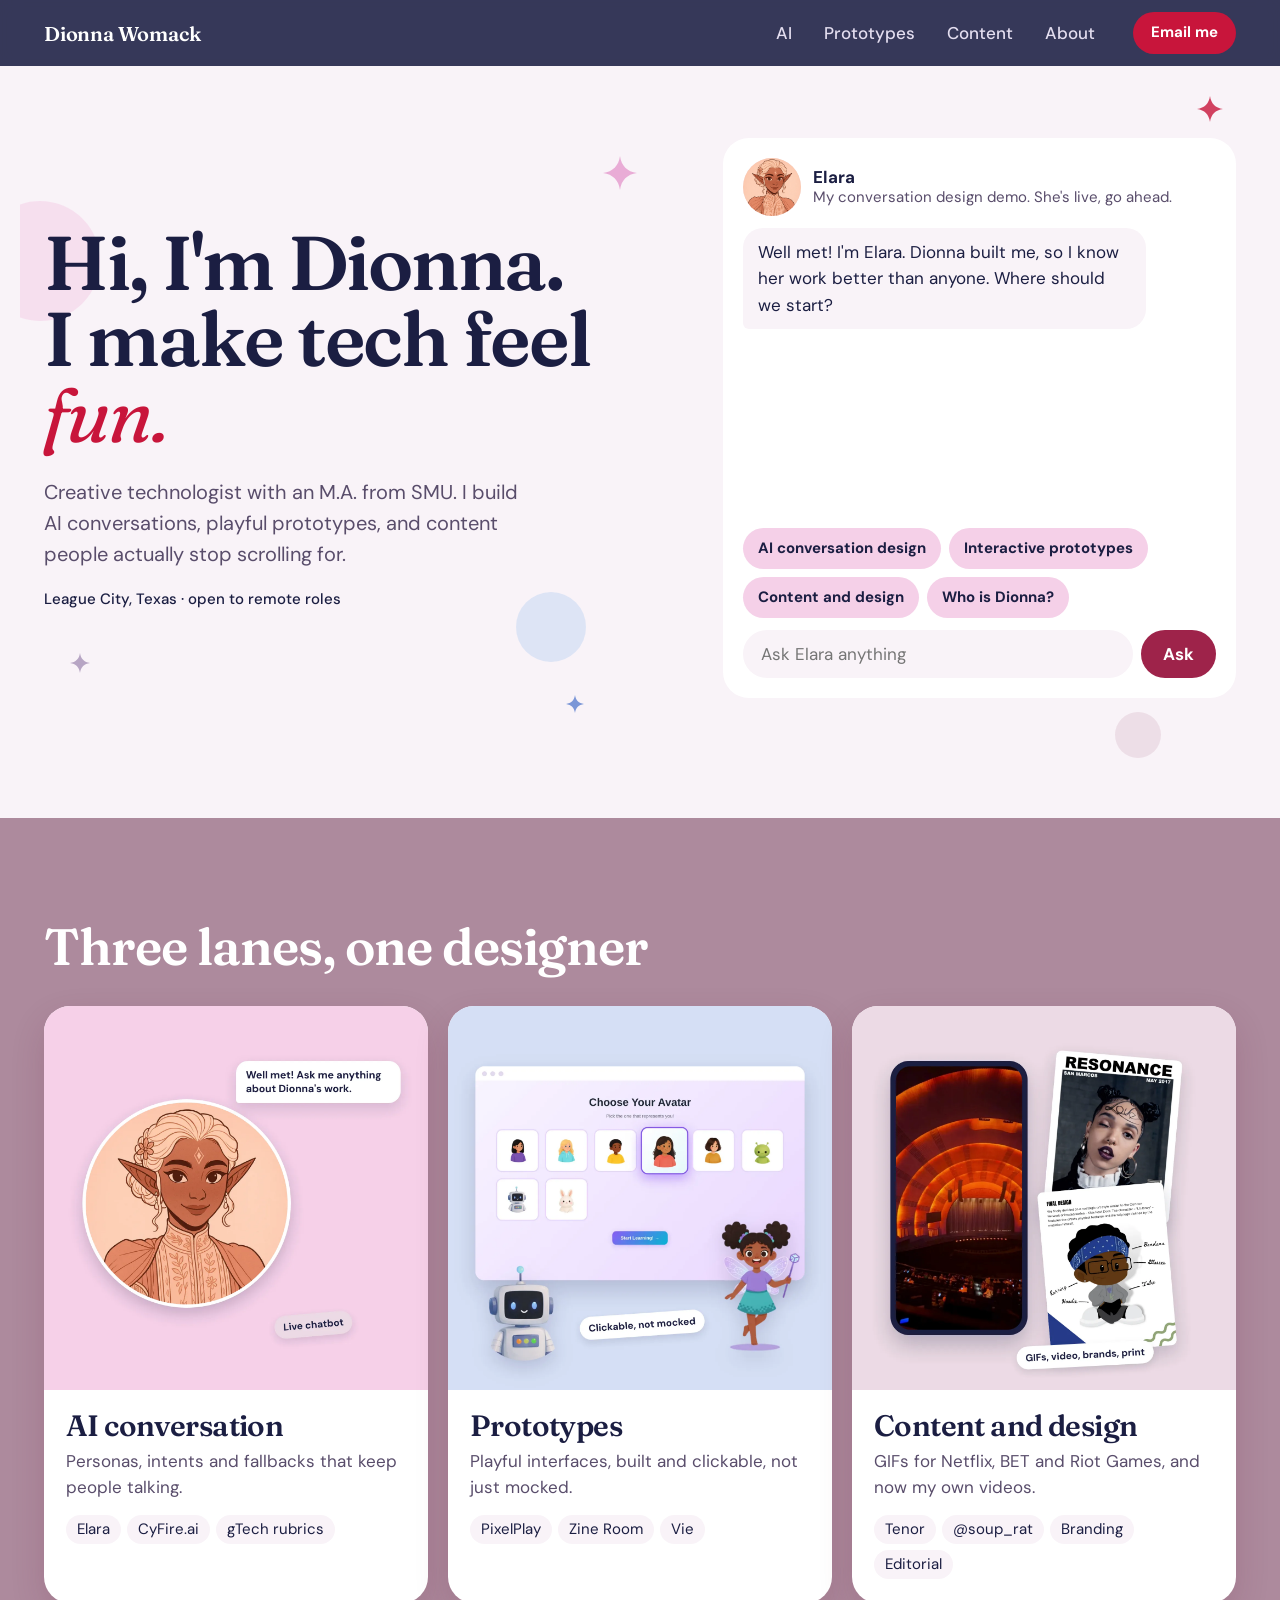
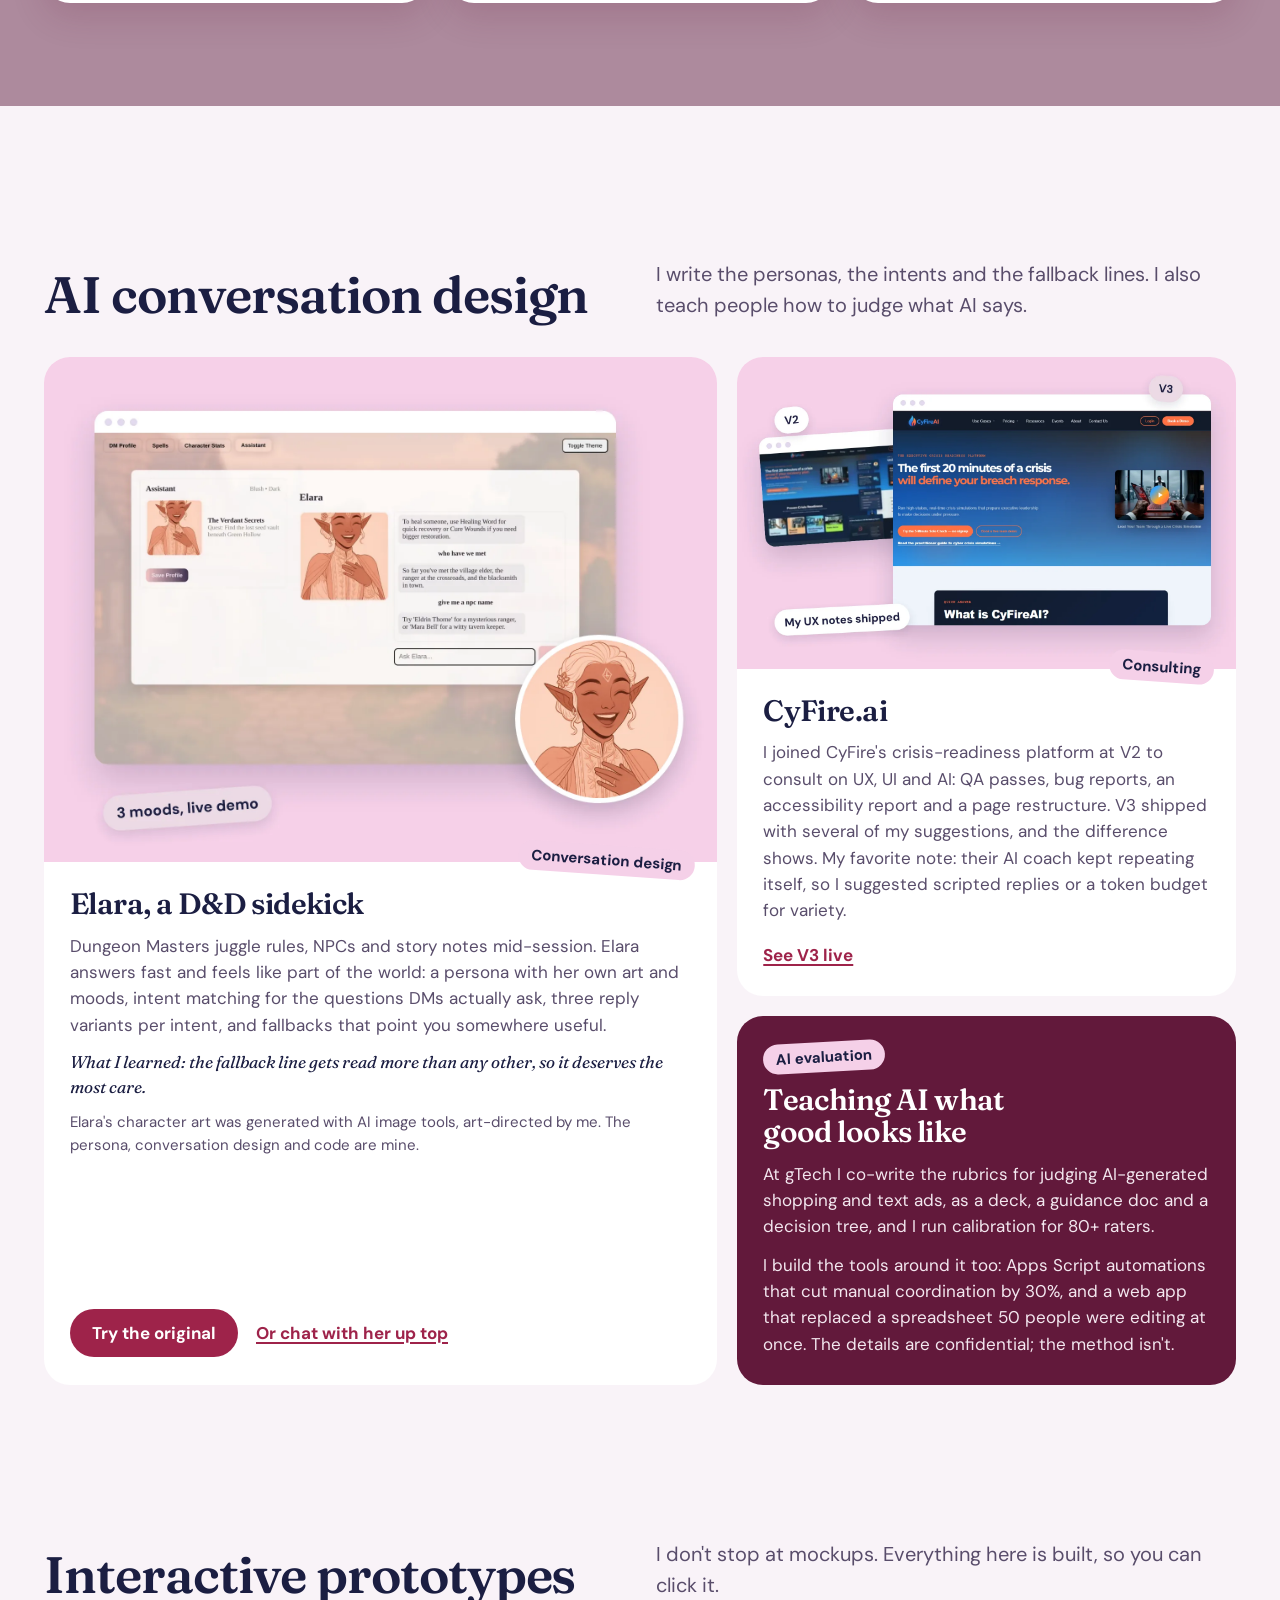
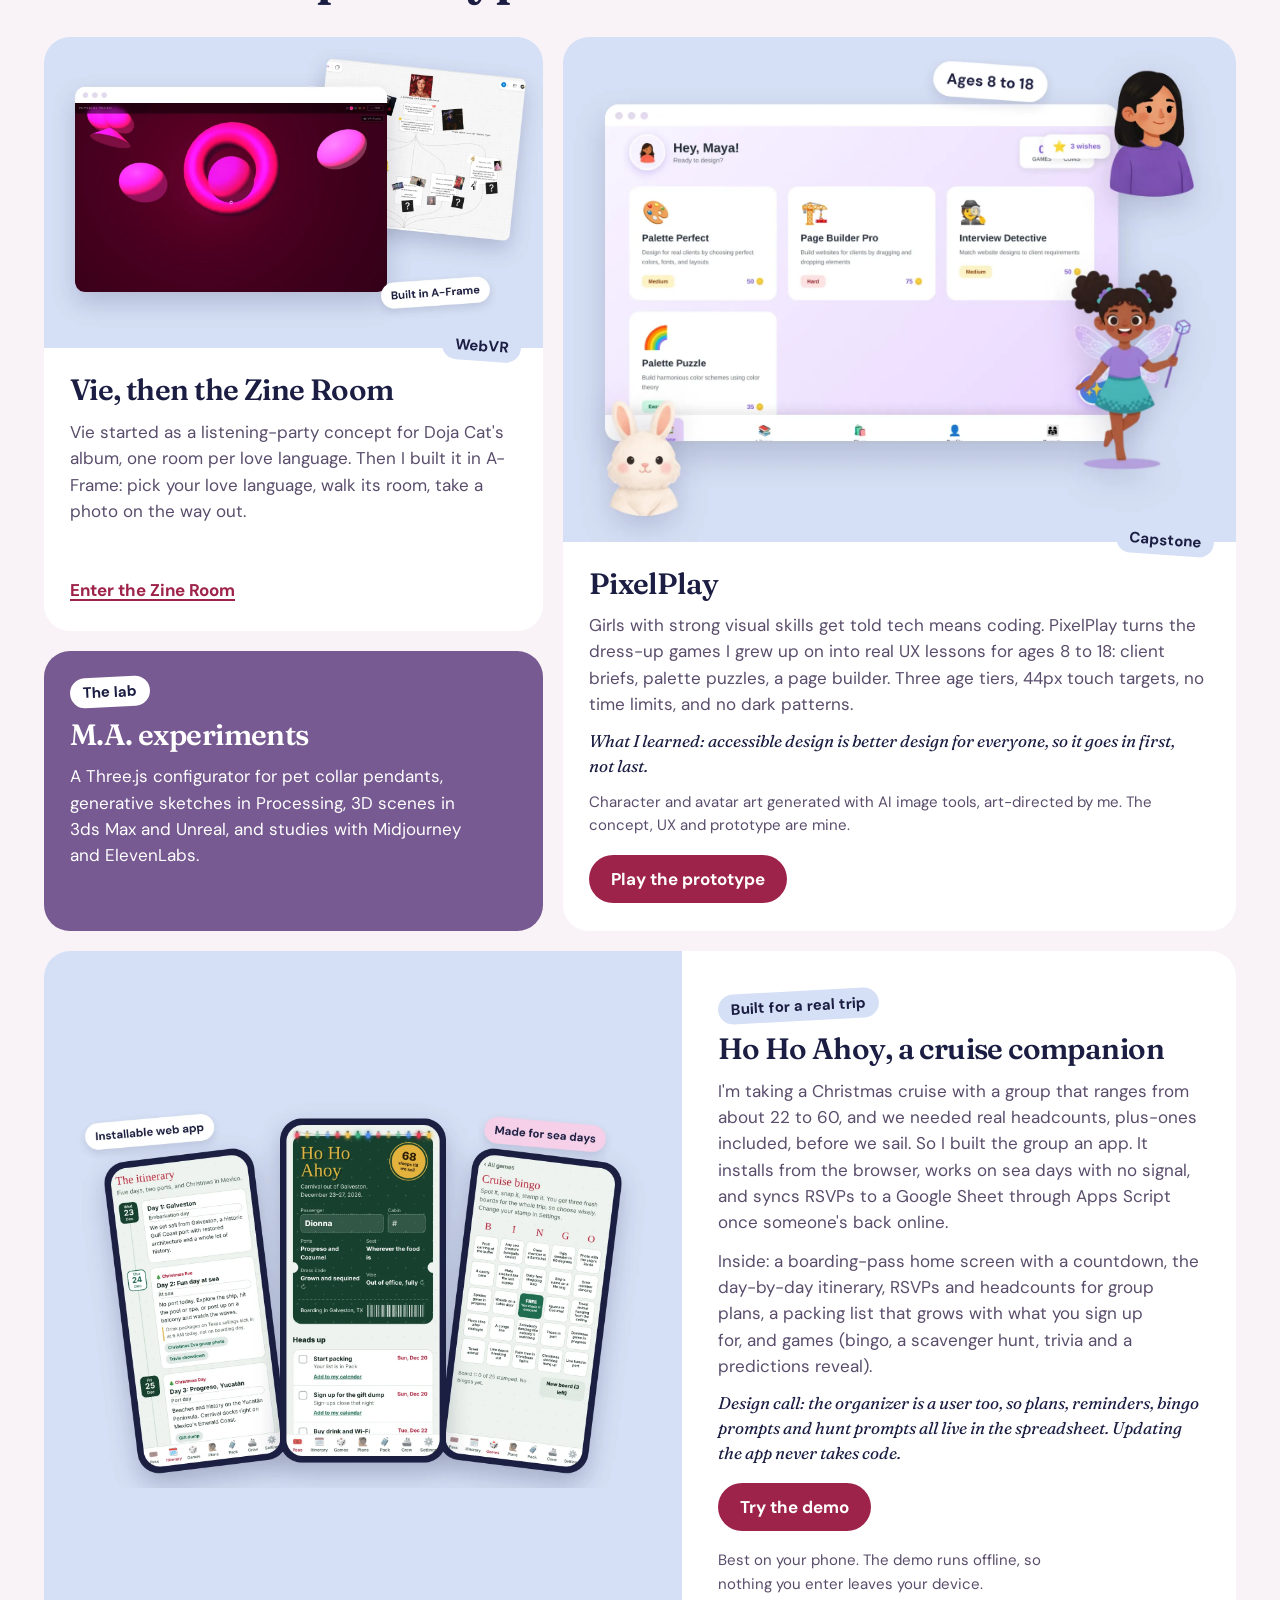
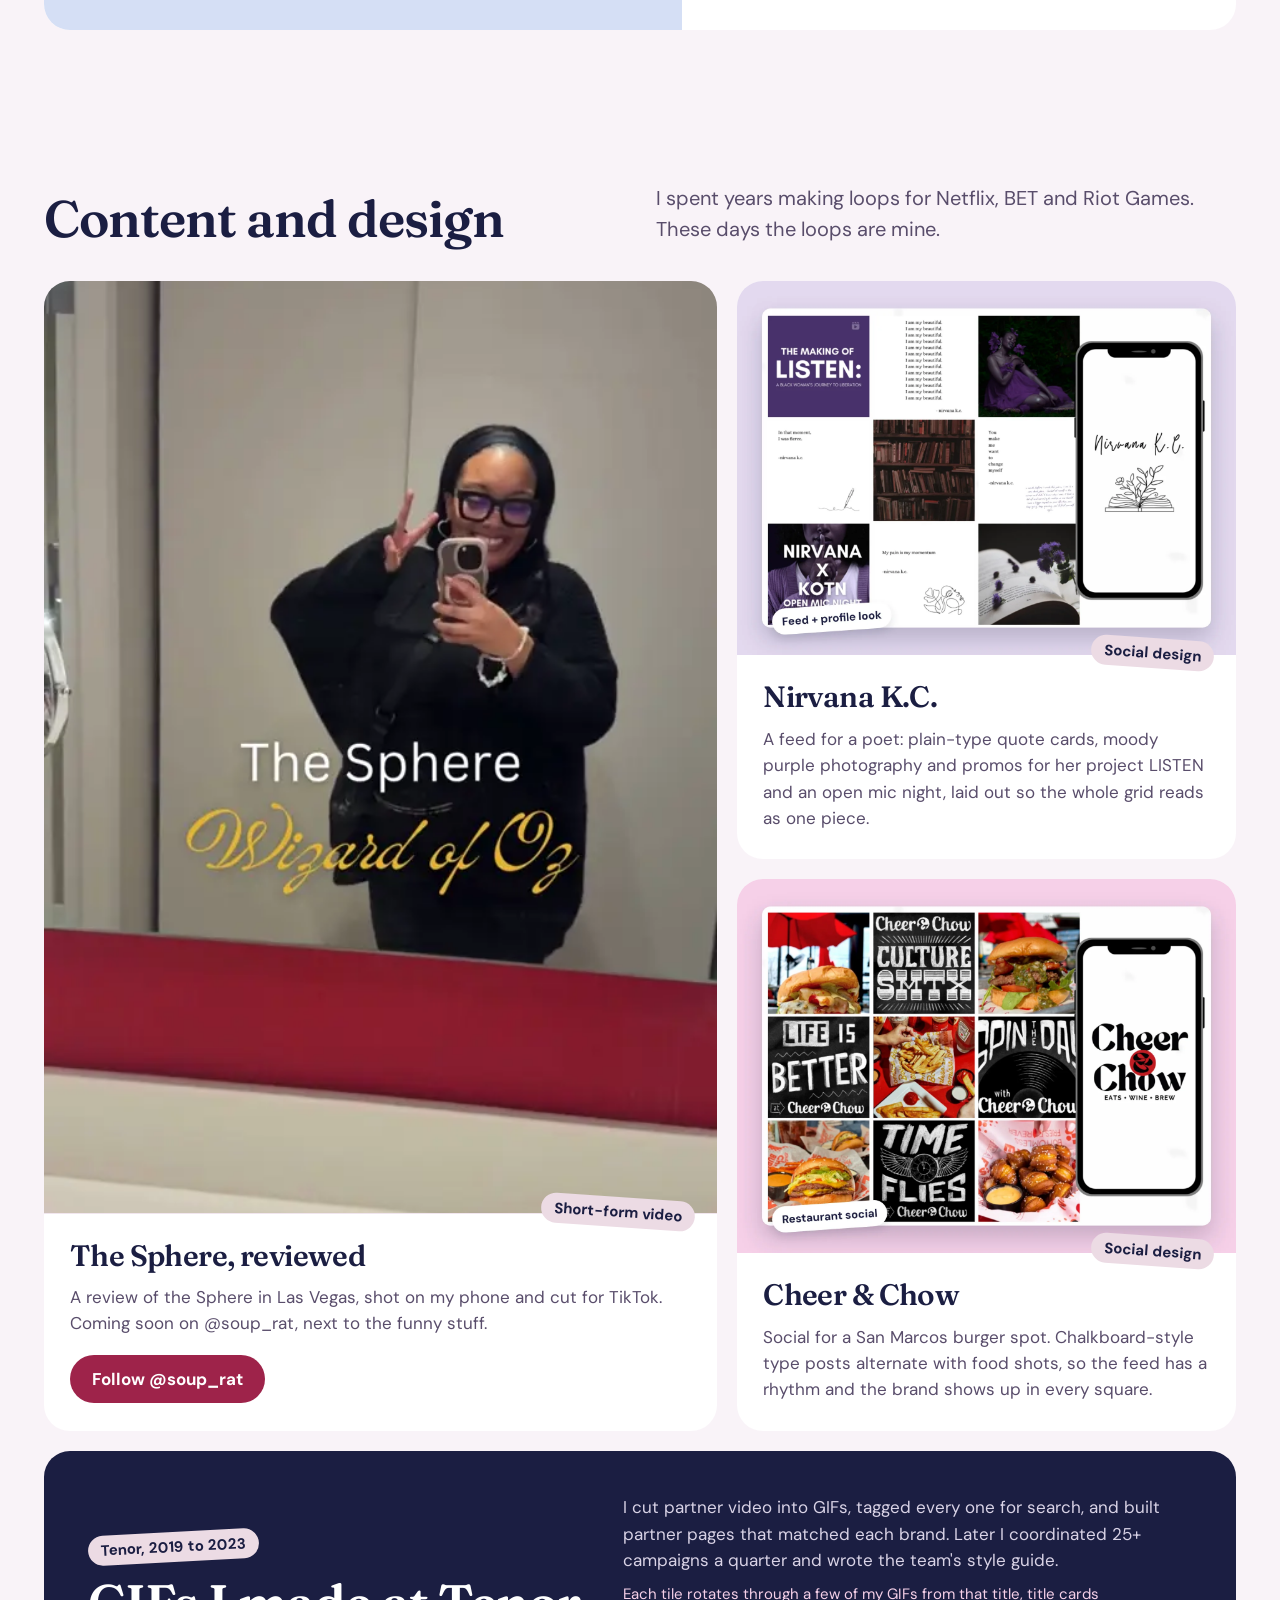
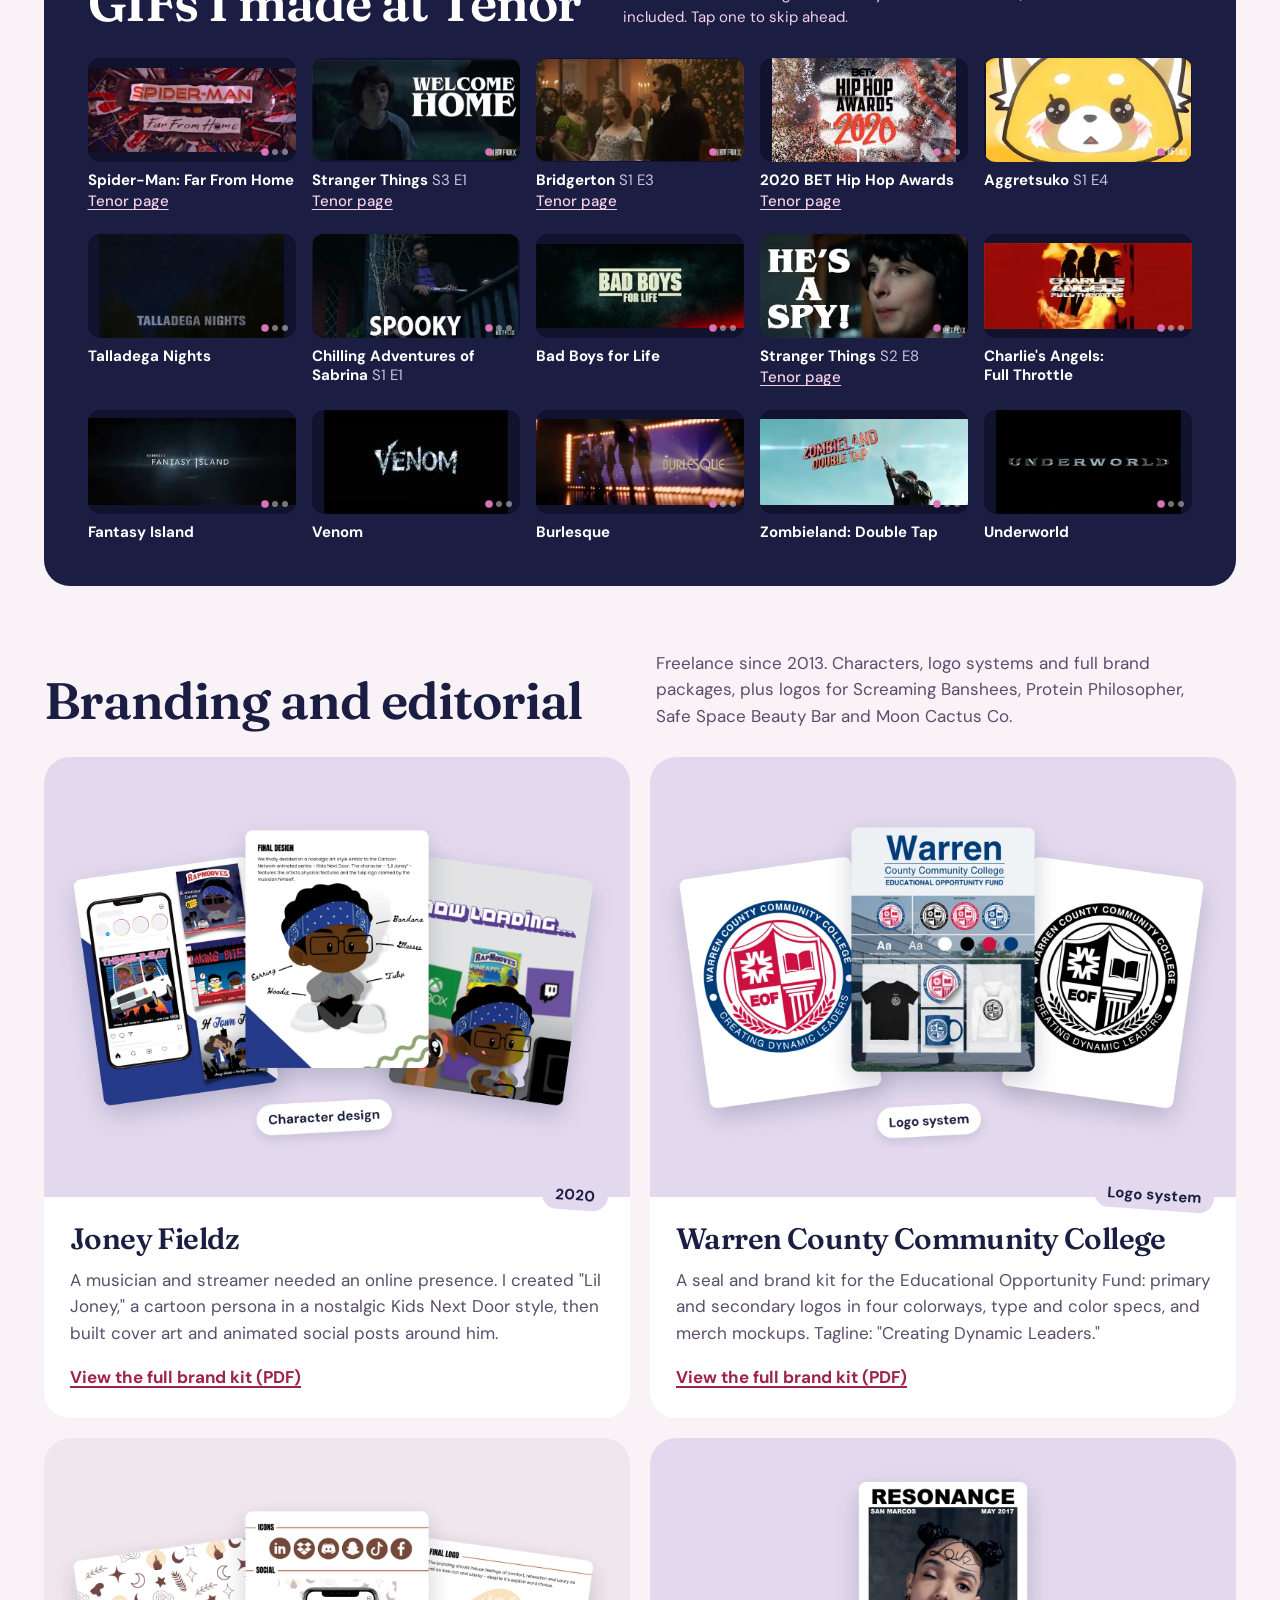
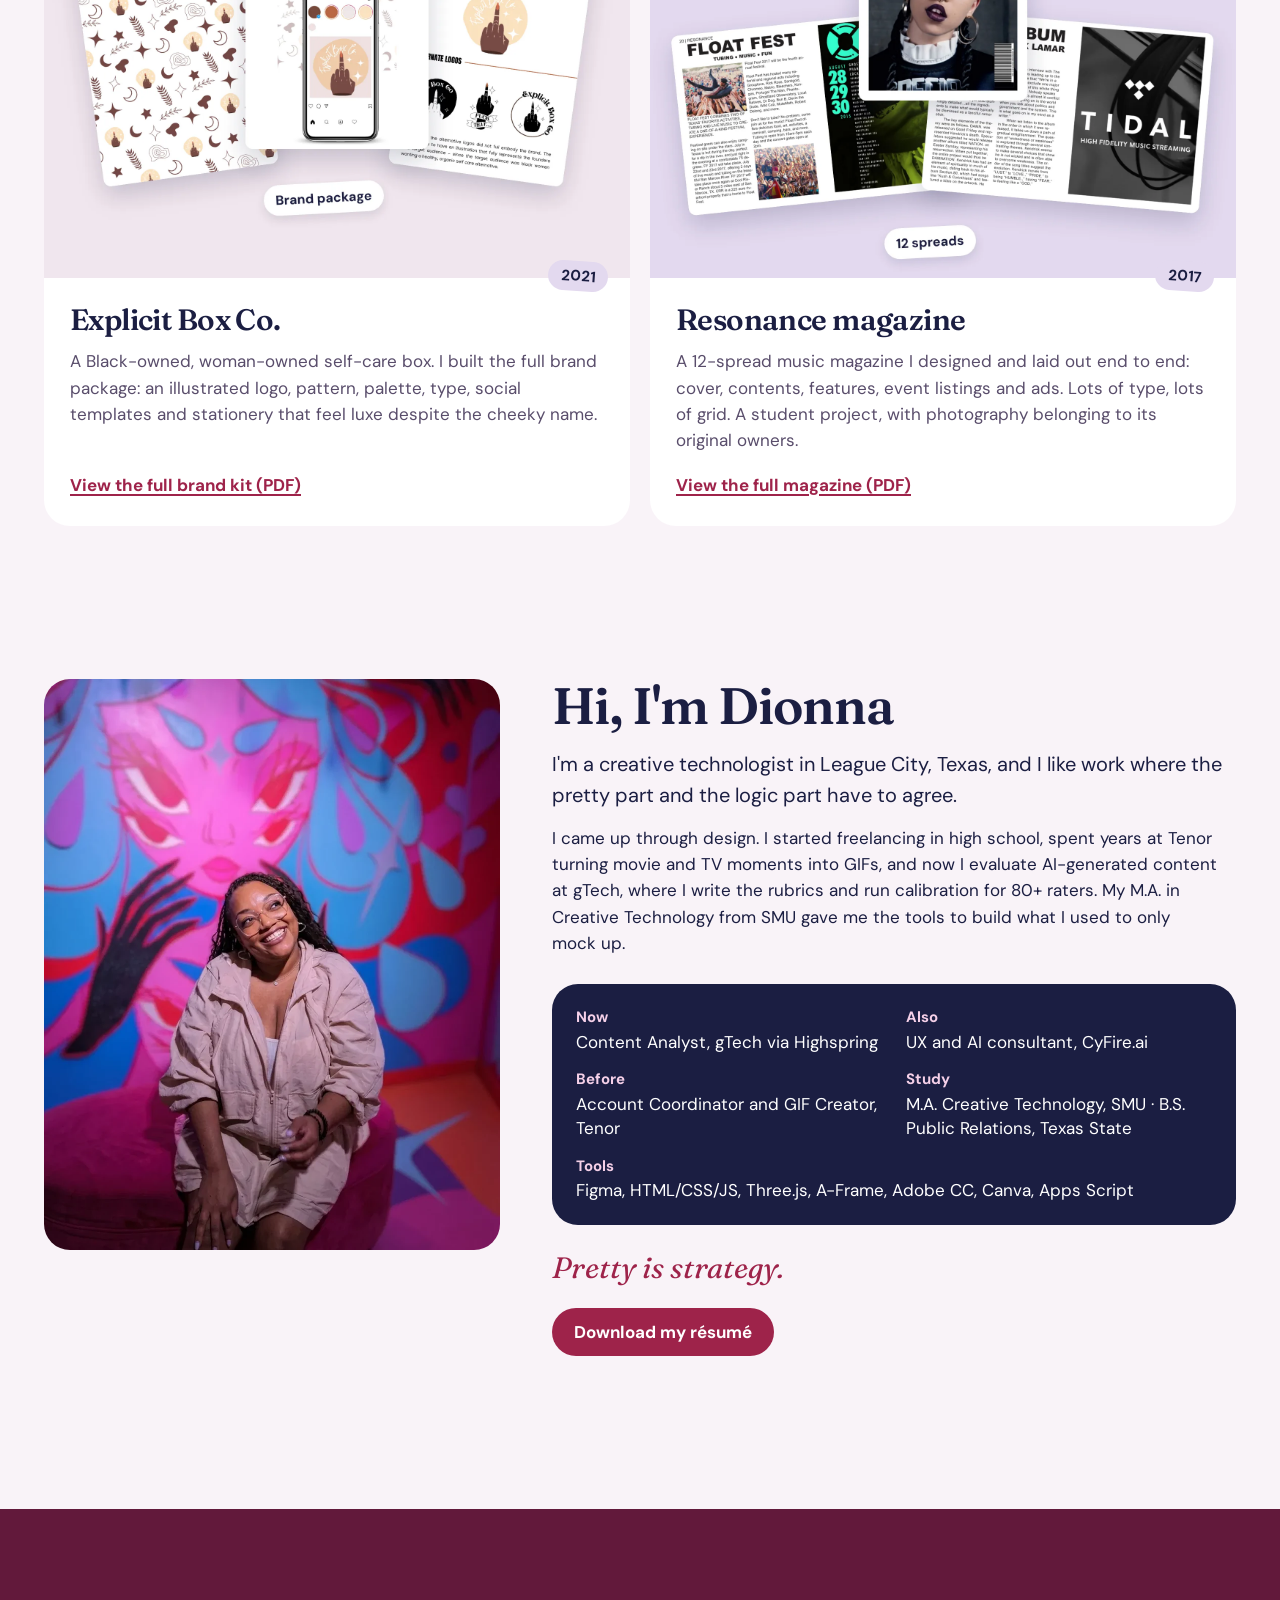
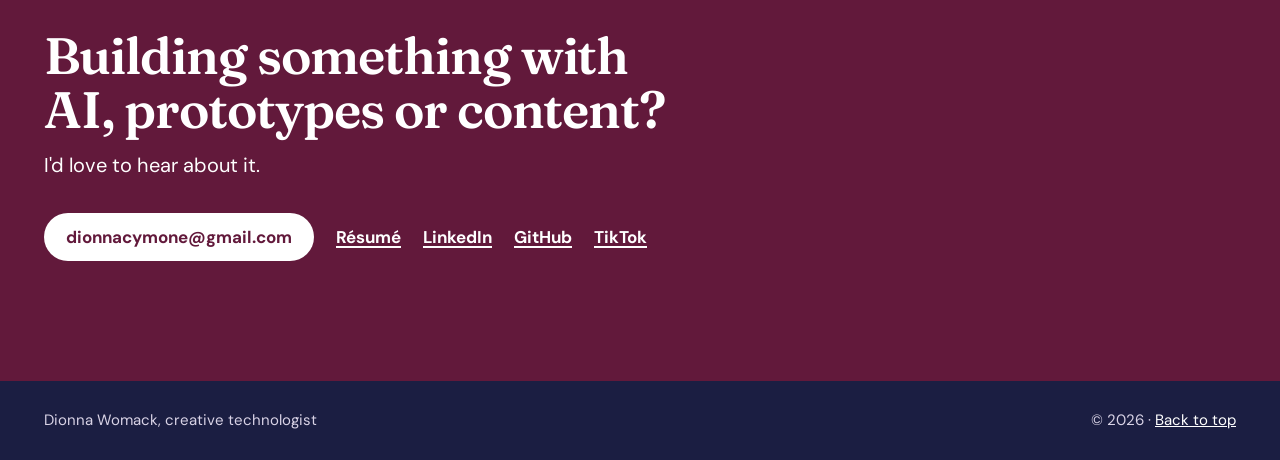
==== commit bcd4cda8: "Upload full portfolio site Adds the stylesheet, scripts, images, GIF clips, fonts, brand PDFs, video" ====
--- a/index.html
+++ b/index.html
@@ -4,10 +4,11 @@
 <meta charset="utf-8">
 <meta name="viewport" content="width=device-width, initial-scale=1">
 <title>Dionna Womack, Creative Technologist</title>
+<meta name="theme-color" content="#62193B">
+<link rel="icon" href="img/favicon.svg" type="image/svg+xml">
 <meta name="description" content="Dionna Womack designs AI conversations, playful prototypes, and content people actually stop scrolling for. M.A. Creative Technology, SMU.">
 <meta property="og:title" content="Dionna Womack, Creative Technologist">
 <meta property="og:description" content="AI conversation design, interactive prototypes, and scroll-stopping content.">
-<<<<<<< HEAD
 <meta property="og:type" content="website">
 <meta property="og:url" content="https://dionnawomack.net/">
 <meta property="og:image" content="https://dionnawomack.net/img/og-image.jpg">
@@ -19,333 +20,362 @@
 <link rel="preload" href="fonts/fraunces-latin-600-normal.woff2" as="font" type="font/woff2" crossorigin>
 <link rel="preload" href="fonts/dm-sans-latin-400-normal.woff2" as="font" type="font/woff2" crossorigin>
 <link rel="stylesheet" href="assets/style.css?v=12">
-=======
-<meta property="og:image" content="img/elara_chat.webp">
-<link rel="preload" href="fonts/libre-franklin-latin-800-normal.woff2" as="font" type="font/woff2" crossorigin>
-<link rel="preload" href="fonts/source-serif-4-latin-400-normal.woff2" as="font" type="font/woff2" crossorigin>
-<link rel="stylesheet" href="assets/base.css">
-<link rel="stylesheet" href="assets/site.css">
->>>>>>> parent of 0e1ebda (Portfolio Update)
 <script>document.documentElement.classList.add('js')</script>
 </head>
 <body>
 <a class="skip" href="#main">Skip to the work</a>
 
-<header class="band wrap" id="top">
-  <p class="band__name">Dionna Womack</p>
-  <p class="band__avail">Creative technologist in League City, Texas. Open to remote roles.</p>
-  <div class="band__list">
-    <p class="muted">What I do</p>
-    <ul>
-      <li>AI conversation design</li>
-      <li>Interactive prototypes</li>
-      <li>UX and UI consulting</li>
-      <li>Short-form content</li>
-      <li>Brand and motion design</li>
-      <li>Rubrics for judging AI output</li>
+<header class="topbar" id="top">
+ <div class="nav wrap">
+  <a class="nav__name" href="#main">Dionna Womack</a>
+  <nav aria-label="Main" data-nav>
+    <a href="#ai">AI</a>
+    <a href="#prototypes">Prototypes</a>
+    <a href="#content">Content</a>
+    <a href="#about">About</a>
+  </nav>
+  <a class="btn btn--small" href="mailto:dionnacymone@gmail.com?subject=Hi%20Dionna">Email me</a>
+ </div>
+</header>
+
+<main id="main">
+
+<section class="hero wrap" aria-labelledby="hero-title">
+  <div class="sparkles" aria-hidden="true">
+    <svg class="sp sp--1" viewBox="0 0 24 24"><path d="M12 0C13 7 17 11 24 12C17 13 13 17 12 24C11 17 7 13 0 12C7 11 11 7 12 0Z"/></svg>
+    <svg class="sp sp--2" viewBox="0 0 24 24"><path d="M12 0C13 7 17 11 24 12C17 13 13 17 12 24C11 17 7 13 0 12C7 11 11 7 12 0Z"/></svg>
+    <svg class="sp sp--3" viewBox="0 0 24 24"><path d="M12 0C13 7 17 11 24 12C17 13 13 17 12 24C11 17 7 13 0 12C7 11 11 7 12 0Z"/></svg>
+    <svg class="sp sp--4" viewBox="0 0 24 24"><path d="M12 0C13 7 17 11 24 12C17 13 13 17 12 24C11 17 7 13 0 12C7 11 11 7 12 0Z"/></svg>
+    <span class="bub bub--1"></span><span class="bub bub--2"></span><span class="bub bub--3"></span>
+  </div>
+  <div class="hero__text">
+    <h1 id="hero-title" data-rise style="--i:0">Hi, I'm Dionna.<br> I make tech feel<br> <span class="sr-only">human, fun, interesting and easy.</span><span class="rotator" aria-hidden="true" data-words="human,fun,interesting,easy"><span class="rotator__word">human.</span></span></h1>
+    <p class="hero__lede" data-rise style="--i:1">Creative technologist with an M.A. from SMU. I build AI conversations, playful prototypes, and content people actually stop scrolling for.</p>
+    <p class="hero__meta" data-rise style="--i:2">League City, Texas · open to remote roles</p>
+  </div>
+
+  <div class="chat" data-elara data-rise style="--i:2">
+    <div class="chat__who">
+      <img src="img/elara_idle.webp" width="700" height="1050" alt="Elara, idle" data-elara-face>
+      <p><strong>Elara</strong><span>My conversation design demo. She's live, go ahead.</span></p>
+    </div>
+    <div class="chat__log" role="log" aria-live="polite" data-elara-log>
+      <p class="msg msg--bot">Well met! I'm Elara. Dionna built me, so I know her work better than anyone. Where should we start?</p>
+    </div>
+    <div class="chat__chips" data-elara-chips>
+      <button type="button">AI conversation design</button>
+      <button type="button">Interactive prototypes</button>
+      <button type="button">Content and design</button>
+      <button type="button">Who is Dionna?</button>
+    </div>
+    <form class="chat__form" data-elara-form>
+      <label class="sr-only" for="elara-input">Ask Elara</label>
+      <input id="elara-input" type="text" placeholder="Ask Elara anything" autocomplete="off" maxlength="160">
+      <button class="btn" type="submit">Ask</button>
+    </form>
+    <noscript><p class="small">Elara needs JavaScript to talk. Scroll down for the work, or open <a href="demos/elara/index.html">her original demo</a>.</p></noscript>
+  </div>
+</section>
+
+<div class="band band--mauve">
+<section class="lanes wrap" aria-labelledby="lanes-title">
+  <h2 id="lanes-title">Three lanes, one designer</h2>
+  <div class="lanes__grid">
+    <a class="lane" href="#ai" data-reveal>
+      <img src="img/lane_ai.webp" width="1400" height="1400" alt="Elara, the conversation persona, saying well met" loading="lazy">
+      <div><h3>AI conversation</h3><p>Personas, intents and fallbacks that keep people talking.</p>
+      <ul><li>Elara</li><li>CyFire.ai</li><li>gTech rubrics</li></ul></div>
+    </a>
+    <a class="lane" href="#prototypes" data-reveal style="--d:1">
+      <img src="img/lane_proto.webp" width="1400" height="1400" alt="PixelPlay avatar picker with Pixie the fairy guide" loading="lazy">
+      <div><h3>Prototypes</h3><p>Playful interfaces, built and clickable, not just mocked.</p>
+      <ul><li>PixelPlay</li><li>Zine Room</li><li>Vie</li></ul></div>
+    </a>
+    <a class="lane" href="#content" data-reveal style="--d:2">
+      <img src="img/lane_content.webp" width="1400" height="1400" alt="Sphere video on a phone next to the Resonance cover and Lil Joney" loading="lazy">
+      <div><h3>Content and design</h3><p>GIFs for Netflix, BET and Riot Games, and now my own videos.</p>
+      <ul><li>Tenor</li><li>@soup_rat</li><li>Branding</li><li>Editorial</li></ul></div>
+    </a>
+  </div>
+</section>
+</div>
+
+<section class="lane-section wrap" id="ai" aria-labelledby="ai-title">
+  <div class="lane-section__head">
+    <h2 id="ai-title">AI conversation design</h2>
+    <p>I write the personas, the intents and the fallback lines. I also teach people how to judge what AI says.</p>
+  </div>
+  <div class="cards">
+    <article id="elara-card" class="card card--big" data-reveal>
+      <div class="card__pic"><img src="img/th_elara.webp" width="1600" height="1200" alt="The Elara app with her chat panel open" loading="lazy"></div>
+      <div class="card__body">
+        <span class="sticker s-ai">Conversation design</span>
+        <h3>Elara, a D&amp;D sidekick</h3>
+        <p>Dungeon Masters juggle rules, NPCs and story notes mid-session. Elara answers fast and feels like part of the world: a persona with her own art and moods, intent matching for the questions DMs actually ask, three reply variants per intent, and fallbacks that point you somewhere useful.</p>
+        <p class="card__learned">What I learned: the fallback line gets read more than any other, so it deserves the most care.</p>
+        <p class="card__credit">Elara's character art was generated with AI image tools, art-directed by me. The persona, conversation design and code are mine.</p>
+        <div class="card__links"><a class="btn" href="demos/elara/index.html">Try the original</a><a class="link" href="#top">Or chat with her up top</a></div>
+      </div>
+    </article>
+    <article id="cyfire" class="card" data-reveal>
+      <div class="card__pic"><img src="img/th_cyfire.webp" width="1600" height="1000" alt="CyFire's site at V2, small, next to the redesigned V3 homepage" loading="lazy"></div>
+      <div class="card__body">
+        <span class="sticker s-ai">Consulting</span>
+        <h3>CyFire.ai</h3>
+        <p>I joined CyFire's crisis-readiness platform at V2 to consult on UX, UI and AI: QA passes, bug reports, an accessibility report and a page restructure. V3 shipped with several of my suggestions, and the difference shows. My favorite note: their AI coach kept repeating itself, so I suggested scripted replies or a token budget for variety.</p>
+        <div class="card__links"><a class="link" href="https://cyfire.ai/">See V3 live</a></div>
+      </div>
+    </article>
+    <article id="rubrics" class="card card--text card--plum" data-reveal>
+      <div class="card__body">
+        <span class="sticker">AI evaluation</span>
+        <h3>Teaching AI what good looks like</h3>
+        <p>At gTech I co-write the rubrics for judging AI-generated shopping and text ads, as a deck, a guidance doc and a decision tree, and I run calibration for 80+ raters.</p>
+        <p>I build the tools around it too: Apps Script automations that cut manual coordination by 30%, and a web app that replaced a spreadsheet 50 people were editing at once. The details are confidential; the method isn't.</p>
+      </div>
+    </article>
+  </div>
+</section>
+
+<section class="lane-section wrap" id="prototypes" aria-labelledby="pr-title">
+  <div class="lane-section__head">
+    <h2 id="pr-title">Interactive prototypes</h2>
+    <p>I don't stop at mockups. Everything here is built, so you can click it.</p>
+  </div>
+  <div class="cards cards--flip">
+    <article id="pixelplay" class="card card--big" data-reveal>
+      <div class="card__pic"><img src="img/th_pixelplay.webp" width="1600" height="1200" alt="PixelPlay dashboard with four design games" loading="lazy"></div>
+      <div class="card__body">
+        <span class="sticker s-ux">Capstone</span>
+        <h3>PixelPlay</h3>
+        <p>Girls with strong visual skills get told tech means coding. PixelPlay turns the dress-up games I grew up on into real UX lessons for ages 8 to 18: client briefs, palette puzzles, a page builder. Three age tiers, 44px touch targets, no time limits, and no dark patterns.</p>
+        <p class="card__learned">What I learned: accessible design is better design for everyone, so it goes in first, not last.</p>
+        <p class="card__credit">Character and avatar art generated with AI image tools, art-directed by me. The concept, UX and prototype are mine.</p>
+        <div class="card__links"><a class="btn" href="demos/pixelplay/index.html">Play the prototype</a></div>
+      </div>
+    </article>
+    <article id="zine" class="card" data-reveal>
+      <div class="card__pic"><img src="img/th_zine.webp" width="1600" height="1000" alt="The Physical Touch room in hot pink, with the Vie concept board behind it" loading="lazy"></div>
+      <div class="card__body">
+        <span class="sticker s-ux">WebVR</span>
+        <h3>Vie, then the Zine Room</h3>
+        <p>Vie started as a listening-party concept for Doja Cat's album, one room per love language. Then I built it in A-Frame: pick your love language, walk its room, take a photo on the way out.</p>
+        <div class="card__links"><a class="link" href="demos/zine-room/index.html">Enter the Zine Room</a></div>
+      </div>
+    </article>
+    <article id="lab" class="card card--text card--violet" data-reveal>
+      <div class="card__body">
+        <span class="sticker">The lab</span>
+        <h3>M.A. experiments</h3>
+        <p>A Three.js configurator for pet collar pendants, generative sketches in Processing, 3D scenes in 3ds Max and Unreal, and studies with Midjourney and ElevenLabs.</p>
+      </div>
+    </article>
+  </div>
+  <article id="hohoahoy" class="card card--wide" data-reveal>
+    <div class="card__pic"><img src="img/th_hha.webp" width="2000" height="1240" alt="Ho Ho Ahoy on three phones: the itinerary, a boarding-pass home screen and a cruise bingo board" loading="lazy"></div>
+    <div class="card__body">
+      <span class="sticker s-ux">Built for a real trip</span>
+      <h3>Ho Ho Ahoy, a cruise companion</h3>
+      <p>I'm taking a Christmas cruise with a group that ranges from about 22 to 60, and we needed real headcounts, plus-ones included, before we sail. So I built the group an app. It installs from the browser, works on sea days with no signal, and syncs RSVPs to a Google Sheet through Apps Script once someone's back online.</p>
+      <p>Inside: a boarding-pass home screen with a countdown, the day-by-day itinerary, RSVPs and headcounts for group plans, a packing list that grows with what you sign up for, and games (bingo, a scavenger hunt, trivia and a predictions reveal).</p>
+      <p class="card__learned">Design call: the organizer is a user too, so plans, reminders, bingo prompts and hunt prompts all live in the spreadsheet. Updating the app never takes code.</p>
+      <div class="card__links"><a class="btn" href="demos/hohoahoy/index.html">Try the demo</a><span class="card__note">Best on your phone. The demo runs offline, so nothing you enter leaves your device.</span></div>
+    </div>
+  </article>
+</section>
+
+<section class="lane-section wrap" id="content" aria-labelledby="ct-title">
+  <div class="lane-section__head">
+    <h2 id="ct-title">Content and design</h2>
+    <p>I spent years making loops for Netflix, BET and Riot Games. These days the loops are mine.</p>
+  </div>
+  <div class="cards">
+    <article id="sphere" class="card card--big card--video" data-reveal>
+      <div class="card__pic"><video src="video/sphere_loop.mp4" poster="img/sphere_poster.webp" width="540" height="960" muted loop playsinline autoplay preload="metadata" aria-label="Walking up to the Sphere in Las Vegas"></video></div>
+      <div class="card__body">
+        <span class="sticker s-content">Short-form video</span>
+        <h3>The Sphere, reviewed</h3>
+        <p>A review of the Sphere in Las Vegas, shot on my phone and cut for TikTok. Coming soon on @soup_rat, next to the funny stuff.</p>
+        <div class="card__links"><a class="btn" href="https://www.tiktok.com/@soup_rat">Follow @soup_rat</a></div>
+      </div>
+    </article>
+    <article id="nirvana" class="card" data-reveal>
+      <div class="card__pic card__pic--43"><img src="img/th_nk.webp" width="1600" height="1200" alt="Instagram grid for poet Nirvana K.C.: purple quote cards, an open mic promo and a script logo on a phone" loading="lazy"></div>
+      <div class="card__body">
+        <span class="sticker s-content">Social design</span>
+        <h3>Nirvana K.C.</h3>
+        <p>A feed for a poet: plain-type quote cards, moody purple photography and promos for her project LISTEN and an open mic night, laid out so the whole grid reads as one piece.</p>
+      </div>
+    </article>
+    <article id="cheer-chow" class="card" data-reveal style="--d:1">
+      <div class="card__pic card__pic--43"><img src="img/th_cc.webp" width="1600" height="1200" alt="Cheer and Chow Instagram grid alternating chalkboard type posts with burger and fries photos" loading="lazy"></div>
+      <div class="card__body">
+        <span class="sticker s-content">Social design</span>
+        <h3>Cheer &amp; Chow</h3>
+        <p>Social for a San Marcos burger spot. Chalkboard-style type posts alternate with food shots, so the feed has a rhythm and the brand shows up in every square.</p>
+      </div>
+    </article>
+  </div>
+
+  <section class="gifwall" id="gifs" data-reveal aria-labelledby="gif-title">
+    <div class="gifwall__head">
+      <div class="gifwall__title"><span class="sticker s-content">Tenor, 2019 to 2023</span>
+      <h3 id="gif-title">GIFs I made at Tenor</h3></div>
+      <div class="gifwall__copy"><p>I cut partner video into GIFs, tagged every one for search, and built partner pages that matched each brand. Later I coordinated 25+ campaigns a quarter and wrote the team's style guide.</p>
+      <p class="gifwall__hint">Each tile rotates through a few of my GIFs from that title, title cards included. Tap one to skip ahead.</p></div>
+    </div>
+    <ul class="gifwall__grid">
+      <li class="gif" data-clips="sm_1,sm_2,sm_3">
+        <button class="gif__screen" type="button" aria-label="Show the next GIF from Spider-Man: Far From Home"><video poster="gifs/sm_1.webp" muted loop playsinline preload="none"></video><span class="gif__dots" aria-hidden="true"><i class="is-on"></i><i></i><i></i></span></button>
+        <p class="gif__meta"><b>Spider-Man: Far From Home</b><a class="gif__link" href="https://tenor.com/official/SpiderManMovie" target="_blank" rel="noopener">Tenor page</a></p>
+      </li>
+      <li class="gif" data-clips="st3_1,st3_2,st3_3">
+        <button class="gif__screen" type="button" aria-label="Show the next GIF from Stranger Things S3 E1"><video poster="gifs/st3_1.webp" muted loop playsinline preload="none"></video><span class="gif__dots" aria-hidden="true"><i class="is-on"></i><i></i><i></i></span></button>
+        <p class="gif__meta"><b>Stranger Things <span>S3 E1</span></b><a class="gif__link" href="https://tenor.com/official/strangerthings" target="_blank" rel="noopener">Tenor page</a></p>
+      </li>
+      <li class="gif" data-clips="br_1,br_2,br_3">
+        <button class="gif__screen" type="button" aria-label="Show the next GIF from Bridgerton S1 E3"><video poster="gifs/br_1.webp" muted loop playsinline preload="none"></video><span class="gif__dots" aria-hidden="true"><i class="is-on"></i><i></i><i></i></span></button>
+        <p class="gif__meta"><b>Bridgerton <span>S1 E3</span></b><a class="gif__link" href="https://tenor.com/official/bridgerton" target="_blank" rel="noopener">Tenor page</a></p>
+      </li>
+      <li class="gif" data-clips="bet_1,bet_2,bet_3">
+        <button class="gif__screen" type="button" aria-label="Show the next GIF from 2020 BET Hip Hop Awards"><video poster="gifs/bet_1.webp" muted loop playsinline preload="none"></video><span class="gif__dots" aria-hidden="true"><i class="is-on"></i><i></i><i></i></span></button>
+        <p class="gif__meta"><b>2020 BET Hip Hop Awards</b><a class="gif__link" href="https://tenor.com/official/betnetworks" target="_blank" rel="noopener">Tenor page</a></p>
+      </li>
+      <li class="gif" data-clips="ag_1,ag_2,ag_3">
+        <button class="gif__screen" type="button" aria-label="Show the next GIF from Aggretsuko S1 E4"><video poster="gifs/ag_1.webp" muted loop playsinline preload="none"></video><span class="gif__dots" aria-hidden="true"><i class="is-on"></i><i></i><i></i></span></button>
+        <p class="gif__meta"><b>Aggretsuko <span>S1 E4</span></b></p>
+      </li>
+      <li class="gif" data-clips="tn_1,tn_2,tn_3">
+        <button class="gif__screen" type="button" aria-label="Show the next GIF from Talladega Nights"><video poster="gifs/tn_1.webp" muted loop playsinline preload="none"></video><span class="gif__dots" aria-hidden="true"><i class="is-on"></i><i></i><i></i></span></button>
+        <p class="gif__meta"><b>Talladega Nights</b></p>
+      </li>
+      <li class="gif" data-clips="sb_1,sb_2,sb_3">
+        <button class="gif__screen" type="button" aria-label="Show the next GIF from Chilling Adventures of Sabrina S1 E1"><video poster="gifs/sb_1.webp" muted loop playsinline preload="none"></video><span class="gif__dots" aria-hidden="true"><i class="is-on"></i><i></i><i></i></span></button>
+        <p class="gif__meta"><b>Chilling Adventures of Sabrina <span>S1 E1</span></b></p>
+      </li>
+      <li class="gif" data-clips="bb_1,bb_2,bb_3">
+        <button class="gif__screen" type="button" aria-label="Show the next GIF from Bad Boys for Life"><video poster="gifs/bb_1.webp" muted loop playsinline preload="none"></video><span class="gif__dots" aria-hidden="true"><i class="is-on"></i><i></i><i></i></span></button>
+        <p class="gif__meta"><b>Bad Boys for Life</b></p>
+      </li>
+      <li class="gif" data-clips="st2_1,st2_2,st2_3">
+        <button class="gif__screen" type="button" aria-label="Show the next GIF from Stranger Things S2 E8"><video poster="gifs/st2_1.webp" muted loop playsinline preload="none"></video><span class="gif__dots" aria-hidden="true"><i class="is-on"></i><i></i><i></i></span></button>
+        <p class="gif__meta"><b>Stranger Things <span>S2 E8</span></b><a class="gif__link" href="https://tenor.com/official/strangerthings" target="_blank" rel="noopener">Tenor page</a></p>
+      </li>
+      <li class="gif" data-clips="ca_1,ca_2,ca_3">
+        <button class="gif__screen" type="button" aria-label="Show the next GIF from Charlie's Angels: Full Throttle"><video poster="gifs/ca_1.webp" muted loop playsinline preload="none"></video><span class="gif__dots" aria-hidden="true"><i class="is-on"></i><i></i><i></i></span></button>
+        <p class="gif__meta"><b>Charlie's Angels: Full Throttle</b></p>
+      </li>
+      <li class="gif" data-clips="fi_1,fi_2,fi_3">
+        <button class="gif__screen" type="button" aria-label="Show the next GIF from Fantasy Island"><video poster="gifs/fi_1.webp" muted loop playsinline preload="none"></video><span class="gif__dots" aria-hidden="true"><i class="is-on"></i><i></i><i></i></span></button>
+        <p class="gif__meta"><b>Fantasy Island</b></p>
+      </li>
+      <li class="gif" data-clips="vn_1,vn_2,vn_3">
+        <button class="gif__screen" type="button" aria-label="Show the next GIF from Venom"><video poster="gifs/vn_1.webp" muted loop playsinline preload="none"></video><span class="gif__dots" aria-hidden="true"><i class="is-on"></i><i></i><i></i></span></button>
+        <p class="gif__meta"><b>Venom</b></p>
+      </li>
+      <li class="gif" data-clips="bq_1,bq_2,bq_3">
+        <button class="gif__screen" type="button" aria-label="Show the next GIF from Burlesque"><video poster="gifs/bq_1.webp" muted loop playsinline preload="none"></video><span class="gif__dots" aria-hidden="true"><i class="is-on"></i><i></i><i></i></span></button>
+        <p class="gif__meta"><b>Burlesque</b></p>
+      </li>
+      <li class="gif" data-clips="zl_1,zl_2,zl_3">
+        <button class="gif__screen" type="button" aria-label="Show the next GIF from Zombieland: Double Tap"><video poster="gifs/zl_1.webp" muted loop playsinline preload="none"></video><span class="gif__dots" aria-hidden="true"><i class="is-on"></i><i></i><i></i></span></button>
+        <p class="gif__meta"><b>Zombieland: Double Tap</b></p>
+      </li>
+      <li class="gif" data-clips="uw_1,uw_2,uw_3">
+        <button class="gif__screen" type="button" aria-label="Show the next GIF from Underworld"><video poster="gifs/uw_1.webp" muted loop playsinline preload="none"></video><span class="gif__dots" aria-hidden="true"><i class="is-on"></i><i></i><i></i></span></button>
+        <p class="gif__meta"><b>Underworld</b></p>
+      </li>
     </ul>
-  </div>
-  <div class="band__list band__list--wide">
-    <p class="muted">Where I've done it</p>
-    <ul>
-      <li>gTech at Google, via Highspring</li>
-      <li>Tenor, GIFs for Netflix, BET and Riot Games</li>
-      <li>CyFire.ai, UX and AI consultant</li>
-      <li>Freelance clients since 2013</li>
-      <li>SMU, M.A. Creative Technology</li>
-    </ul>
-  </div>
-  <nav class="band__links" aria-label="Contact">
-    <a class="link" href="https://github.com/HeyDionna">GitHub</a>
-    <a class="link link--accent" href="mailto:dionnacymone@gmail.com?subject=Hi%20Dionna">Email me</a>
-  </nav>
-</header>
-
-<main id="main">
-
-<section class="hero wrap" aria-labelledby="hero-title">
-  <h1 class="hero__name" id="hero-title" data-rise style="--i:0">Dionna Womack</h1>
-  <p class="hero__line" data-rise style="--i:1">Designer first, systems thinker always. I build AI conversations, playful prototypes, and content people actually stop scrolling for.</p>
-
-  <div class="sheet" data-sheet>
-    <p class="sheet__desc small" aria-live="polite" data-sheet-desc>Point at a run of frames to see what it is. Click to open it.</p>
-    <div class="sheet__runs">
-      <a class="run" href="#elara" data-desc="Elara: a D&amp;D assistant with a persona, three moods and replies that never repeat word for word.">
-        <span class="run__title small">Elara</span>
-        <span class="run__frames">
-          <img src="img/elara_idle.webp" width="700" height="1050" alt="Elara, smiling with arms crossed">
-          <img src="img/elara_chat.webp" width="1400" height="896" alt="Elara's chat panel answering questions">
-          <img src="img/elara_thinking.webp" width="700" height="1050" alt="Elara thinking, hand on chin">
-          <img src="img/elara_profile.webp" width="1400" height="896" alt="Elara's campaign profile screen">
-          <img src="img/elara_happy.webp" width="700" height="1050" alt="Elara laughing">
-        </span>
-      </a>
-      <a class="run" href="#pixelplay" data-desc="PixelPlay: my capstone, a design-learning app for girls 8 to 18 built on the dress-up games I grew up on.">
-        <span class="run__title small">PixelPlay</span>
-        <span class="run__frames">
-          <img src="img/pp_slide_1.webp" width="396" height="330" alt="PixelPlay project summary slide">
-          <img src="img/pp_avatar.webp" width="1400" height="896" alt="PixelPlay avatar picker">
-          <img src="img/pp_dash2.webp" width="1400" height="896" alt="PixelPlay dashboard of design games">
-          <img src="img/pp_game0.webp" width="1400" height="896" alt="Palette Perfect game with a bakery client brief">
-          <img src="img/pp_game3.webp" width="1400" height="896" alt="Palette Puzzle colour challenge">
-          <img src="img/pixie.webp" width="600" height="496" alt="Pixie, the fairy guide">
-        </span>
-      </a>
-      <a class="run" href="#zine" data-desc="Vie into the Zine Room: an immersive listening experience concept, then a WebVR room for each love language.">
-        <span class="run__title small">Vie and the Zine Room</span>
-        <span class="run__frames">
-          <img src="img/vie_concept.webp" width="980" height="800" alt="Vie concept map on a Figma board">
-          <img src="img/vie_cover.webp" width="390" height="222" alt="Vie venue map and experience flow">
-          <img src="img/zine_hub.webp" width="1280" height="800" alt="Zine Room entry screen">
-          <img src="img/zine_affirmation.webp" width="1400" height="896" alt="Words of Affirmation room in violet">
-          <img src="img/zine_touch.webp" width="1400" height="896" alt="Physical Touch room in hot pink">
-          <img src="img/zine_gifts.webp" width="1400" height="896" alt="Receiving Gifts room with a red gift box">
-        </span>
-      </a>
-      <a class="run" href="#cyfire" data-desc="CyFire.ai: ongoing QA, UX and AI consulting for a crisis-readiness startup.">
-        <span class="run__title small">CyFire.ai</span>
-        <span class="run__frames">
-          <img src="img/cy_dashboard.webp" width="254" height="247" alt="CyFire executive response dashboard">
-          <img src="img/cy_access.webp" width="258" height="134" alt="Accessibility report on the CyFire home page">
-          <img src="img/cy_perf.webp" width="258" height="118" alt="Performance report scores">
-          <img src="img/cy_lightmode.webp" width="264" height="102" alt="Display preferences bug report">
-          <img src="img/cy_history.webp" width="264" height="110" alt="Readiness history screen bug report">
-        </span>
-      </a>
-      <a class="run" href="#content" data-desc="The Sphere, reviewed: a short-form review shot on my phone, coming to TikTok soon.">
-        <span class="run__title small">Sphere review</span>
-        <span class="run__frames">
-          <img src="img/sphere_5.webp" width="900" height="1600" alt="The Sphere in Las Vegas from outside">
-          <img src="img/sphere_60.webp" width="900" height="1600" alt="Selfie with friends in red light inside the Sphere">
-          <img src="img/sphere_105.webp" width="900" height="1600" alt="Glowing orange arches inside the venue">
-          <img src="img/sphere_185.webp" width="900" height="1600" alt="A farmhouse in a storm on the Sphere screen">
-        </span>
-      </a>
-      <a class="run" href="#pixelplay" data-desc="PixelPlay's technical notes: accessibility, age tiers and the design workspace, one slide each.">
-        <span class="run__title small">PixelPlay, the spec</span>
-        <span class="run__frames">
-          <img src="img/pp_slide_7.webp" width="397" height="330" alt="Slide on the adaptive interface for three age tiers">
-          <img src="img/pp_slide_3.webp" width="396" height="330" alt="Slide on avatar customization">
-          <img src="img/pp_slide_9.webp" width="397" height="330" alt="Slide on the design workspace">
-          <img src="img/pp_slide_6.webp" width="396" height="330" alt="Slide on login and authentication">
-          <img src="img/pp_slide_10.webp" width="397" height="330" alt="Slide on the educators and parents dashboard">
-        </span>
-      </a>
-    </div>
-  </div>
-</section>
-
-<section class="tiles" aria-labelledby="tiles-title">
-  <div class="tiles__board">
-    <h2 class="tile tile--a" id="tiles-title" data-reveal>Pretty is<br> strategy</h2>
-    <p class="tile tile--b" data-reveal aria-label="Designing since 2013">2013</p>
-    <figure class="tile tile--c" data-reveal><img src="img/elara_happy.webp" width="700" height="1050" alt="Elara laughing, hand on her chest" loading="lazy"></figure>
-  </div>
-  <div class="tiles__text">
-    <p data-reveal>I came up through design. I started freelancing in high school, then spent years at Tenor turning partner video into GIFs for Netflix, BET, Riot Games and a long list of creators, and writing the style guides that kept a whole team consistent. Today, at gTech, I evaluate AI-generated ad content: I co-write the rubrics, build the decision trees and run calibration for more than 80 raters. My M.A. in Creative Technology from SMU gave me the tools to build what I used to only mock up. I like work where the pretty part and the logic part have to agree.</p>
-  </div>
-</section>
-
-<section class="shelf wrap" aria-labelledby="shelf-title">
-  <div class="shelf__head">
-    <h2 class="shelf__title" id="shelf-title">The whole shelf</h2>
-    <p class="small muted">Every project, from my first freelance logo to the newest prototype. Colour shows the lane.</p>
-  </div>
-  <div class="shelf__legend small" aria-hidden="true">
-    <span class="hl hl--ai">AI conversation</span><span class="hl hl--ux">Prototyping</span><span class="hl hl--content">Content</span><span class="hl hl--design">Design</span>
-  </div>
-  <div class="shelf__body">
-    <ul class="spines" data-index>
-      <li><a href="#elara" data-preview="img/elara_idle.webp">Elara <span class="hl hl--ai">AI conversation</span></a></li>
-      <li><a href="#cyfire" data-preview="img/cy_dashboard.webp">CyFire.ai <span class="hl hl--ai">AI and UX consulting</span></a></li>
-      <li><a href="#rubrics">Rubrics for AI ads <span class="hl hl--ai">AI evaluation</span></a></li>
-      <li><a href="#rubrics">Exam submission app <span class="hl hl--ai">Internal tool</span></a></li>
-      <li><a href="#rubrics">Training in Google Vids <span class="hl hl--ai">AI video</span></a></li>
-      <li><a href="#lab">Midjourney and ElevenLabs <span class="hl hl--ai">Generative studies</span></a></li>
-      <li><a href="#pixelplay" data-preview="img/pp_dash2.webp">PixelPlay <span class="hl hl--ux">Capstone app</span></a></li>
-      <li><a href="#zine" data-preview="img/vie_concept.webp">Vie: Love Languages <span class="hl hl--ux">Experience design</span></a></li>
-      <li><a href="#zine" data-preview="img/zine_touch.webp">Love Language Zine Room <span class="hl hl--ux">WebVR</span></a></li>
-      <li><a href="#lab">Pet pendant configurator <span class="hl hl--ux">Three.js</span></a></li>
-      <li><a href="#lab">Processing sketches <span class="hl hl--ux">Creative code</span></a></li>
-      <li><a href="#lab">3ds Max and Unreal <span class="hl hl--ux">3D scenes</span></a></li>
-      <li><a href="#content" data-preview="img/sphere_5.webp">The Sphere, reviewed <span class="hl hl--content">Short-form video</span></a></li>
-      <li><a href="https://www.tiktok.com/@soup_rat">TikTok @soup_rat <span class="hl hl--content">Short-form video</span></a></li>
-      <li><a href="#tenor">Netflix partner GIFs <span class="hl hl--content">Tenor</span></a></li>
-      <li><a href="#tenor">BET partner GIFs <span class="hl hl--content">Tenor</span></a></li>
-      <li><a href="#tenor">Riot Games partner GIFs <span class="hl hl--content">Tenor</span></a></li>
-      <li><a href="#tenor">Tenor style guide <span class="hl hl--content">Brand system</span></a></li>
-      <li><a href="#tenor">DreamCon recap <span class="hl hl--content">Carousel</span></a></li>
-      <li><a href="#archive">Warren Community College <span class="hl hl--design">Branding</span></a></li>
-      <li><a href="#archive">Screaming Banshees <span class="hl hl--design">Logo</span></a></li>
-      <li><a href="#archive">Protein Philosopher <span class="hl hl--design">Logo</span></a></li>
-      <li><a href="#archive">Safe Space Beauty Bar <span class="hl hl--design">Logo</span></a></li>
-      <li><a href="#archive">Moon Cactus Co <span class="hl hl--design">Logo</span></a></li>
-      <li><a href="#archive">F That Box <span class="hl hl--design">Branding</span></a></li>
-      <li><a href="#archive">Music artist posters <span class="hl hl--design">Print</span></a></li>
-      <li><a href="#archive">Nirvana K.C. <span class="hl hl--design">Social</span></a></li>
-      <li><a href="#archive">Cheer and Chow <span class="hl hl--design">Social</span></a></li>
-    </ul>
-    <figure class="shelf__frame" aria-hidden="true"><img src="img/elara_idle.webp" width="700" height="1050" alt="" data-index-frame loading="lazy"></figure>
-  </div>
-</section>
-
-<section class="work wrap" aria-label="Selected work">
-
-  <article class="strip" id="elara" aria-labelledby="elara-title">
-    <div class="strip__side">
-      <h2 class="strip__title" id="elara-title">Talk to Elara</h2>
-      <a class="link link--accent" href="demos/elara/">Open the full demo</a>
-      <p class="strip__note">I designed Elara as a sidekick for Dungeon Masters: a persona with her own voice, art and moods, intent matching for the questions DMs actually ask, three reply variants per intent, and fallback lines that point you somewhere useful instead of a dead end.</p>
-      <p class="strip__note">She knows my work too. Ask her about PixelPlay, Tenor or how she was made. The fallback line gets read more than any other line, so it got the most care.</p>
-    </div>
-    <div class="strip__run">
-      <div class="lifted elara" data-elara>
-        <div class="elara__face"><img src="img/elara_idle.webp" width="700" height="1050" alt="Elara, idle" data-elara-face></div>
-        <div class="elara__log" role="log" aria-live="polite" data-elara-log>
-          <p class="msg msg--bot">Well met. I'm Elara. Dionna built me for D&amp;D, but I know her work too. What do you want to know?</p>
-        </div>
-        <div class="elara__chips" data-elara-chips>
-          <button type="button">What does Dionna do?</button>
-          <button type="button">Tell me about PixelPlay</button>
-          <button type="button">How were you made?</button>
-          <button type="button">Give me an NPC name</button>
-        </div>
-        <form class="elara__form" data-elara-form>
-          <label class="sr-only" for="elara-input">Ask Elara</label>
-          <input id="elara-input" type="text" placeholder="Ask Elara anything" autocomplete="off" maxlength="160">
-          <button class="button" type="submit">Ask</button>
-        </form>
-        <noscript><p class="small">Elara needs JavaScript to talk. <a href="demos/elara/">The full demo</a> has the same conversation.</p></noscript>
-      </div>
-      <figure class="frame"><img src="img/elara_chat.webp" width="1400" height="896" alt="The original Elara app with her chat open" loading="lazy"><figcaption class="small"><span>Chat panel</span><span>HTML, CSS, JS</span></figcaption></figure>
-      <figure class="frame"><img src="img/elara_thinking.webp" width="700" height="1050" alt="Elara thinking" loading="lazy"><figcaption class="small"><span>Thinking</span><span>Mood 2 of 3</span></figcaption></figure>
-      <figure class="frame"><img src="img/elara_fallback.webp" width="1400" height="896" alt="Elara answering a question she has no script for" loading="lazy"><figcaption class="small"><span>Fallback</span><span>Points you onward</span></figcaption></figure>
-    </div>
-  </article>
-
-  <article class="strip strip--flip" id="pixelplay" aria-labelledby="pp-title">
-    <div class="strip__side">
-      <h2 class="strip__title" id="pp-title">PixelPlay</h2>
-      <a class="link link--accent" href="demos/pixelplay/">Play the prototype</a>
-      <p class="strip__note">Girls with strong visual skills get told tech means coding. PixelPlay turns the dress-up games I grew up on into real design lessons: every colour choice, layout and component placement teaches a UX principle.</p>
-      <p class="strip__note">Three age tiers, 44px touch targets, no time limits, no dark patterns, COPPA-ready. The goal: prove that making things pretty is strategic, empathetic work.</p>
-    </div>
-    <div class="strip__run">
-      <figure class="lifted frame"><img src="img/pp_game0.webp" width="1400" height="896" alt="Palette Perfect: choosing colours for a bakery client" loading="lazy"><figcaption class="small"><span>Palette Perfect</span><span>Real client briefs</span></figcaption></figure>
-      <figure class="frame"><img src="img/pp_avatar.webp" width="1400" height="896" alt="Avatar picker with eight characters" loading="lazy"><figcaption class="small"><span>Avatars</span><span>Diverse by default</span></figcaption></figure>
-      <figure class="frame"><img src="img/pp_game1.webp" width="1400" height="896" alt="Page Builder Pro with a photographer's brief" loading="lazy"><figcaption class="small"><span>Page Builder Pro</span><span>Drag and drop</span></figcaption></figure>
-      <figure class="frame"><img src="img/pp_game2.webp" width="1400" height="896" alt="Interview Detective matching designs to a client" loading="lazy"><figcaption class="small"><span>Interview Detective</span><span>Client needs</span></figcaption></figure>
-    </div>
-  </article>
-
-  <article class="strip" id="zine" aria-labelledby="zine-title">
-    <div class="strip__side">
-      <h2 class="strip__title" id="zine-title">Vie, then the Zine Room</h2>
-      <a class="link link--accent" href="demos/zine-room/">Enter the Zine Room</a>
-      <p class="strip__note">Vie started as a concept: a listening party for Doja Cat's album where each love language gets its own room, with RFID wristbands, listening pods, a projection stage and a companion app.</p>
-      <p class="strip__note">Then I built it. The Zine Room is a WebVR piece in A-Frame: pick your love language, walk its room, and leave with a photo from the booth.</p>
-    </div>
-    <div class="strip__run">
-      <figure class="lifted frame"><img src="img/zine_touch.webp" width="1400" height="896" alt="The Physical Touch room, hot pink shapes floating" loading="lazy"><figcaption class="small"><span>Physical Touch</span><span>A-Frame</span></figcaption></figure>
-      <figure class="frame"><img src="img/vie_concept.webp" width="980" height="800" alt="Vie concept map on a Figma board" loading="lazy"><figcaption class="small"><span>Concept map</span><span>Figma</span></figcaption></figure>
-      <figure class="frame"><img src="img/vie_journey.webp" width="390" height="212" alt="Vie user journey from check-in to exit" loading="lazy"><figcaption class="small"><span>User journey</span><span>Six steps</span></figcaption></figure>
-      <figure class="frame"><img src="img/zine_affirmation.webp" width="1400" height="896" alt="Words of Affirmation room" loading="lazy"><figcaption class="small"><span>Affirmation</span><span>Room 1 of 5</span></figcaption></figure>
-    </div>
-  </article>
-
-  <article class="strip strip--flip" id="cyfire" aria-labelledby="cy-title">
-    <div class="strip__side">
-      <h2 class="strip__title" id="cy-title">CyFire.ai</h2>
-      <a class="link link--accent" href="https://cyfire.ai/">Visit CyFire.ai</a>
-      <p class="strip__note">I consult on the UX, UI and AI parts of CyFire's crisis-readiness platform. I run QA, file bugs with screenshots, and write up suggestions: an accessibility report, a performance report, a page restructure.</p>
-      <p class="strip__note">One of my notes: the AI coach kept giving the same unhelpful answer. I suggested scripted replies or a token budget for more varied responses, the same problem I solved for Elara.</p>
-    </div>
-    <div class="strip__run">
-      <figure class="lifted frame"><img src="img/cy_dashboard.webp" width="254" height="247" alt="CyFire executive response dashboard" loading="lazy"><figcaption class="small"><span>Dynamic sizing</span><span>Bug report</span></figcaption></figure>
-      <figure class="frame"><img src="img/cy_access.webp" width="258" height="134" alt="Accessibility report on the home page" loading="lazy"><figcaption class="small"><span>Accessibility</span><span>Report</span></figcaption></figure>
-      <figure class="frame"><img src="img/cy_perf.webp" width="258" height="118" alt="Performance report" loading="lazy"><figcaption class="small"><span>Performance</span><span>Report</span></figcaption></figure>
-      <figure class="frame"><img src="img/cy_restructure.webp" width="258" height="120" alt="Proposed page restructure" loading="lazy"><figcaption class="small"><span>Restructure</span><span>Suggestion</span></figcaption></figure>
-    </div>
-  </article>
-
-  <article class="note" id="rubrics" aria-labelledby="rub-title">
-    <h2 class="strip__title" id="rub-title">Teaching AI what good looks like</h2>
-    <div class="note__cols">
-      <p>At gTech I co-write the rubrics and guidelines used to judge AI-generated shopping and text ads, published three ways: a deck, a guidance doc and a decision tree. I run training, consensus and feedback sessions for more than 80 raters across vendor teams and help settle the edge cases.</p>
-      <p>I also build the tools around the work: a searchable task library with version control, Apps Script automations that cut manual coordination by 30%, a card-based web app that replaced a spreadsheet 50 people were editing at once, and training videos made in Google Vids. The details are confidential; the method isn't.</p>
-    </div>
-  </article>
-</section>
-
-<section class="gallery" id="content" aria-labelledby="gallery-title">
-  <div class="gallery__intro wrap">
-    <h2 class="sr-only" id="gallery-title">Content and design</h2>
-    <p class="gallery__statement">I spent years making loops for Netflix, BET and Riot Games. These days the loops are mine, on TikTok as <a class="link link--accent" href="https://www.tiktok.com/@soup_rat">@soup_rat</a>.</p>
-  </div>
-  <div class="masonry" data-reveal>
-    <figure class="masonry__feature"><video src="video/sphere_loop.mp4" poster="img/sphere_poster.webp" width="540" height="960" muted loop playsinline autoplay preload="metadata" aria-label="Walking up to the Sphere in Las Vegas"></video><figcaption>Sphere review, video</figcaption></figure>
-    <figure><img src="img/sphere_60.webp" width="900" height="1600" alt="Selfie with friends inside the Sphere" loading="lazy"><figcaption>Sphere review, still</figcaption></figure>
-    <figure><img src="img/pp_slide_1.webp" width="396" height="330" alt="PixelPlay summary slide" loading="lazy"><figcaption>PixelPlay, slide</figcaption></figure>
-    <figure><img src="img/pp_avatar1.webp" width="400" height="331" alt="PixelPlay avatar in a purple sweater" loading="lazy"><figcaption>PixelPlay, avatar</figcaption></figure>
-    <figure><img src="img/zine_quality.webp" width="1400" height="896" alt="Quality Time room glowing orange" loading="lazy"><figcaption>Zine Room, render</figcaption></figure>
-    <figure><img src="img/pp_slide_3.webp" width="396" height="330" alt="Avatar customization slide" loading="lazy"><figcaption>PixelPlay, slide</figcaption></figure>
-    <figure><img src="img/sphere_105.webp" width="900" height="1600" alt="Orange arches inside the venue" loading="lazy"><figcaption>Sphere review, still</figcaption></figure>
-    <figure><img src="img/vie_pod.webp" width="395" height="222" alt="Vie listening pods spec" loading="lazy"><figcaption>Vie, spec</figcaption></figure>
-    <figure><img src="img/pp_avatar7.webp" width="400" height="331" alt="PixelPlay robot avatar" loading="lazy"><figcaption>PixelPlay, avatar</figcaption></figure>
-    <figure><img src="img/pp_slide_4.webp" width="397" height="330" alt="Path selection slide" loading="lazy"><figcaption>PixelPlay, slide</figcaption></figure>
-    <figure><img src="img/elara_thinking.webp" width="700" height="1050" alt="Elara thinking" loading="lazy"><figcaption>Elara, illustration</figcaption></figure>
-    <figure><img src="img/pp_slide_5.webp" width="397" height="330" alt="Mini game slide" loading="lazy"><figcaption>PixelPlay, slide</figcaption></figure>
-    <figure><img src="img/sphere_185.webp" width="900" height="1600" alt="Storm scene on the Sphere screen" loading="lazy"><figcaption>Sphere review, still</figcaption></figure>
-    <figure><img src="img/pp_avatar8.webp" width="400" height="331" alt="PixelPlay bunny avatar" loading="lazy"><figcaption>PixelPlay, avatar</figcaption></figure>
-    <figure><img src="img/pp_slide_8.webp" width="397" height="330" alt="Adaptive interface slide" loading="lazy"><figcaption>PixelPlay, slide</figcaption></figure>
-    <figure><img src="img/vie_cover.webp" width="390" height="222" alt="Vie venue map" loading="lazy"><figcaption>Vie, venue map</figcaption></figure>
-    <figure><img src="img/pp_avatar3.webp" width="400" height="331" alt="PixelPlay avatar in a yellow sweater" loading="lazy"><figcaption>PixelPlay, avatar</figcaption></figure>
-    <figure><img src="img/pp_slide_2.webp" width="397" height="330" alt="Tech specs slide" loading="lazy"><figcaption>PixelPlay, slide</figcaption></figure>
-    <figure><img src="img/zine_affirmation.webp" width="1400" height="896" alt="Words of Affirmation room" loading="lazy"><figcaption>Zine Room, render</figcaption></figure>
-    <figure><img src="img/pp_slide_6.webp" width="396" height="330" alt="Login slide" loading="lazy"><figcaption>PixelPlay, slide</figcaption></figure>
-  </div>
-  <div class="gallery__notes wrap" id="tenor">
-    <p><strong>Tenor, 2019 to 2023.</strong> I took in partner video through Frame.io and Dropbox, cut it into GIFs, tagged every one for search, and built partner pages that matched each brand. Later I coordinated 25+ campaigns a quarter and onboarded 50+ partners a year, from studios to streamers.</p>
-    <p id="archive"><strong>Freelance, since 2013.</strong> Branding for Warren Community College's Educational Opportunity Fund, logos for Screaming Banshees, Protein Philosopher, Safe Space Beauty Bar and Moon Cactus Co, music posters, and social for Nirvana K.C. and Cheer and Chow.</p>
-    <p id="lab"><strong>The lab.</strong> M.A. work in Processing, 3ds Max and Unreal, a Three.js configurator for pet collar pendants, and studies in Midjourney and ElevenLabs.</p>
-  </div>
-</section>
-
-<section class="crew wrap" aria-labelledby="crew-title">
-  <h2 class="crew__title" id="crew-title">The usual crew</h2>
-  <ul class="crew__grid" data-reveal>
-    <li><figure class="crew__tile"><img src="img/elara_idle.webp" width="700" height="1050" alt="Elara" loading="lazy"></figure><p class="crew__name">Elara</p><p class="crew__role">Conversation persona, D&amp;D sidekick</p></li>
-    <li><figure class="crew__tile"><img src="img/crew_pixie.webp" width="270" height="412" alt="Pixie" loading="lazy"></figure><p class="crew__name">Pixie</p><p class="crew__role">PixelPlay's guide</p></li>
-    <li><figure class="crew__tile"><img src="img/crew_robot.webp" width="468" height="632" alt="Robot avatar" loading="lazy"></figure><p class="crew__name">The robot</p><p class="crew__role">PixelPlay avatar</p></li>
-    <li><figure class="crew__tile"><img src="img/crew_bunny.webp" width="391" height="569" alt="Bunny avatar" loading="lazy"></figure><p class="crew__name">The bunny</p><p class="crew__role">PixelPlay avatar</p></li>
-  </ul>
-</section>
-
-<section class="contact wrap" aria-label="Contact">
-  <p class="contact__sentence">Building something with AI, prototypes or content? I'd love to hear about it.</p>
-  <figure class="contact__pic"><img src="img/elara_happy.webp" width="700" height="1050" alt="Elara laughing" loading="lazy"></figure>
-  <div class="contact__links">
-    <p class="contact__q">Want to talk?</p>
-    <a class="link link--accent" href="mailto:dionnacymone@gmail.com?subject=Hi%20Dionna">dionnacymone@gmail.com</a>
-    <a class="link" href="https://www.linkedin.com/in/dionna-womack/">LinkedIn</a>
-    <p class="small muted">League City, Texas. Open to remote work.</p>
+  </section>
+
+  <div class="subhead">
+    <h3>Branding and editorial</h3>
+    <p>Freelance since 2013. Characters, logo systems and full brand packages, plus logos for Screaming Banshees, Protein Philosopher, Safe Space Beauty Bar and Moon Cactus Co.</p>
+  </div>
+  <div class="cards cards--four">
+    <article id="joney" class="card" data-reveal>
+      <div class="card__pic card__pic--43"><a href="work/joney-fieldz-branding.pdf" target="_blank" rel="noopener"><img src="img/th_joney.webp" width="1600" height="1200" alt="Lil Joney character sheet, cover art and stream screen" loading="lazy"></a></div>
+      <div class="card__body">
+        <span class="sticker s-design">2020</span>
+        <h3>Joney Fieldz</h3>
+        <p>A musician and streamer needed an online presence. I created "Lil Joney," a cartoon persona in a nostalgic Kids Next Door style, then built cover art and animated social posts around him.</p>
+        <div class="card__links"><a class="link" href="work/joney-fieldz-branding.pdf" target="_blank" rel="noopener">View the full brand kit (PDF)</a></div>
+      </div>
+    </article>
+    <article id="wccc" class="card" data-reveal style="--d:1">
+      <div class="card__pic card__pic--43"><a href="work/wccc-eof-brand-kit.pdf" target="_blank" rel="noopener"><img src="img/th_wccc.webp" width="1600" height="1200" alt="Warren County Community College EOF seal, brand sheet and tote bag" loading="lazy"></a></div>
+      <div class="card__body">
+        <span class="sticker s-design">Logo system</span>
+        <h3>Warren County Community College</h3>
+        <p>A seal and brand kit for the Educational Opportunity Fund: primary and secondary logos in four colorways, type and color specs, and merch mockups. Tagline: "Creating Dynamic Leaders."</p>
+        <div class="card__links"><a class="link" href="work/wccc-eof-brand-kit.pdf" target="_blank" rel="noopener">View the full brand kit (PDF)</a></div>
+      </div>
+    </article>
+    <article id="ebc" class="card" data-reveal style="--d:2">
+      <div class="card__pic card__pic--43"><a href="work/explicit-box-co-branding.pdf" target="_blank" rel="noopener"><img src="img/th_ebc.webp" width="1600" height="1200" alt="Explicit Box Co. pattern, social post and logo exploration" loading="lazy"></a></div>
+      <div class="card__body">
+        <span class="sticker s-design">2021</span>
+        <h3>Explicit Box Co.</h3>
+        <p>A Black-owned, woman-owned self-care box. I built the full brand package: an illustrated logo, pattern, palette, type, social templates and stationery that feel luxe despite the cheeky name.</p>
+        <div class="card__links"><a class="link" href="work/explicit-box-co-branding.pdf" target="_blank" rel="noopener">View the full brand kit (PDF)</a></div>
+      </div>
+    </article>
+    <article id="resonance" class="card" data-reveal style="--d:3">
+      <div class="card__pic card__pic--43"><a href="work/resonance-magazine.pdf" target="_blank" rel="noopener"><img src="img/th_mag.webp" width="1600" height="1200" alt="Resonance magazine cover with Float Fest and DAMN spreads" loading="lazy"></a></div>
+      <div class="card__body">
+        <span class="sticker s-design">2017</span>
+        <h3>Resonance magazine</h3>
+        <p>A 12-spread music magazine I designed and laid out end to end: cover, contents, features, event listings and ads. Lots of type, lots of grid. A student project, with photography belonging to its original owners.</p>
+        <div class="card__links"><a class="link" href="work/resonance-magazine.pdf" target="_blank" rel="noopener">View the full magazine (PDF)</a></div>
+      </div>
+    </article>
+  </div>
+</section>
+
+<section class="about wrap" id="about" aria-labelledby="about-title">
+  <figure class="about__photo" data-reveal>
+    <img src="img/dionna.webp" width="900" height="1125" alt="Dionna Womack" loading="lazy" onerror="this.parentElement.classList.add('is-empty');this.remove()">
+    <figcaption aria-hidden="true">DW</figcaption>
+  </figure>
+  <div class="about__text" data-reveal style="--d:1">
+    <h2 id="about-title">Hi, I'm Dionna</h2>
+    <p class="about__lede">I'm a creative technologist in League City, Texas, and I like work where the pretty part and the logic part have to agree.</p>
+    <p>I came up through design. I started freelancing in high school, spent years at Tenor turning movie and TV moments into GIFs, and now I evaluate AI-generated content at gTech, where I write the rubrics and run calibration for 80+ raters. My M.A. in Creative Technology from SMU gave me the tools to build what I used to only mock up.</p>
+    <dl class="about__facts">
+      <div><dt>Now</dt><dd>Content Analyst, gTech via Highspring</dd></div>
+      <div><dt>Also</dt><dd>UX and AI consultant, CyFire.ai</dd></div>
+      <div><dt>Before</dt><dd>Account Coordinator and GIF Creator, Tenor</dd></div>
+      <div><dt>Study</dt><dd>M.A. Creative Technology, SMU · B.S. Public Relations, Texas State</dd></div>
+      <div><dt>Tools</dt><dd>Figma, HTML/CSS/JS, Three.js, A-Frame, Adobe CC, Canva, Apps Script</dd></div>
+    </dl>
+    <p class="about__quote">Pretty is strategy.</p>
+    <a class="btn resume-btn" href="assets/Dionna_Womack_Resume.pdf" target="_blank" rel="noopener">Download my résumé</a>
+  </div>
+</section>
+
+<section class="contact" aria-labelledby="contact-title">
+  <div class="wrap contact__inner">
+    <h2 id="contact-title">Building something with AI, prototypes or content?</h2>
+    <p>I'd love to hear about it.</p>
+    <div class="contact__links">
+      <a class="btn btn--light" href="mailto:dionnacymone@gmail.com?subject=Hi%20Dionna">dionnacymone@gmail.com</a>
+      <a class="link link--light" href="assets/Dionna_Womack_Resume.pdf" target="_blank" rel="noopener">Résumé</a>
+      <a class="link link--light" href="https://www.linkedin.com/in/dionna-womack/">LinkedIn</a>
+      <a class="link link--light" href="https://github.com/HeyDionna">GitHub</a>
+      <a class="link link--light" href="https://www.tiktok.com/@soup_rat">TikTok</a>
+    </div>
   </div>
 </section>
 
 </main>
 
+<div class="footband">
 <footer class="foot wrap">
-  <p class="muted">Dionna Womack, creative technologist</p>
-  <nav class="foot__links" aria-label="Elsewhere">
-    <a href="https://github.com/HeyDionna">GitHub</a>
-    <a href="https://www.linkedin.com/in/dionna-womack/">LinkedIn</a>
-    <a href="https://www.tiktok.com/@soup_rat">TikTok</a>
-  </nav>
-  <p class="muted foot__end">© 2026 · <a href="#top">Back to top</a></p>
+  <p>Dionna Womack, creative technologist</p>
+  <p>© 2026 · <a href="#top">Back to top</a></p>
 </footer>
-
-<a class="fab link link--accent" href="mailto:dionnacymone@gmail.com?subject=Hi%20Dionna">Email me</a>
-<script src="assets/base.js" defer></script>
-<script src="assets/site.js" defer></script>
+</div>
+
+<script src="assets/app.js?v=12" defer></script>
 </body>
 </html>
--- a/assets/style.css
+++ b/assets/style.css
@@ -0,0 +1,358 @@
+/* Dionna Womack — portfolio. Direction: "chat first" with sticker-book warmth.
+   Type: Fraunces (headings) + DM Sans (text), both SIL OFL, self-hosted. */
+
+@font-face { font-family: "Fraunces"; src: url("../fonts/fraunces-latin-600-normal.woff2") format("woff2"); font-weight: 600; font-display: swap; }
+@font-face { font-family: "Fraunces"; src: url("../fonts/fraunces-latin-400-italic.woff2") format("woff2"); font-weight: 400; font-style: italic; font-display: swap; }
+@font-face { font-family: "DM Sans"; src: url("../fonts/dm-sans-latin-400-normal.woff2") format("woff2"); font-weight: 400; font-display: swap; }
+@font-face { font-family: "DM Sans"; src: url("../fonts/dm-sans-latin-500-normal.woff2") format("woff2"); font-weight: 500; font-display: swap; }
+@font-face { font-family: "DM Sans"; src: url("../fonts/dm-sans-latin-700-normal.woff2") format("woff2"); font-weight: 700; font-display: swap; }
+
+:root {
+  /* palette: Dionna's picks */
+  --navy: #1B1E42; --plum: #62193B; --orchid: #DC73BB; --violet: #775A91;
+  --mauve: #AD8A9D; --raspberry: #9E234A; --crimson: #C8153B; --cornflower: #5C7FCF;
+  --bg: #f9f3f8;
+  --card: #ffffff;
+  --ink: var(--navy);
+  --muted: #594d6b;
+  --rose: var(--raspberry);
+  --rose-deep: var(--plum);
+  --pink: #f5d0e8;
+  --peach: #f1e6ee;
+  --sky: #d5dff5;
+  --butter: #ecdbe4;
+  --mint: #e3d9ef;
+  --r: 26px;
+  --head: "Fraunces", Georgia, serif;
+  --text: "DM Sans", system-ui, sans-serif;
+  --s-small: 15px;
+  --s-body: 17px;
+  --s-lead: 20px;
+  --s-h3: clamp(24px, 1.2rem + 0.8vw, 30px);
+  --s-h2: clamp(34px, 1.6rem + 2vw, 52px);
+  --s-h1: clamp(42px, 1.4rem + 4.2vw, 78px);
+  --ease: cubic-bezier(0.22, 1, 0.36, 1);
+}
+
+*, *::before, *::after { box-sizing: border-box; }
+html { -webkit-text-size-adjust: 100%; scroll-behavior: smooth; }
+@media (prefers-reduced-motion: reduce) { html { scroll-behavior: auto; } }
+body { margin: 0; background: var(--bg); color: var(--ink); font: 400 var(--s-body)/1.55 var(--text); -webkit-font-smoothing: antialiased; }
+h1, h2, h3, p, dl, dd, ul, figure { margin: 0; }
+img, video { display: block; max-width: 100%; height: auto; }
+a { color: inherit; }
+button, input { font: inherit; color: inherit; }
+button { cursor: pointer; border: 0; background: none; padding: 0; }
+:focus-visible { outline: 3px solid var(--rose); outline-offset: 3px; border-radius: 6px; }
+::selection { background: var(--rose); color: #fff; }
+.sr-only { position: absolute; width: 1px; height: 1px; overflow: hidden; clip-path: inset(50%); white-space: nowrap; }
+.skip { position: absolute; left: -999px; top: 8px; background: var(--ink); color: #fff; padding: 8px 12px; z-index: 10; }
+.skip:focus { left: 8px; }
+:target { scroll-margin-top: 24px; }
+
+.wrap { max-width: 1240px; margin-inline: auto; padding-inline: 24px; }
+h1, h2, h3 { font-family: var(--head); font-weight: 600; letter-spacing: -0.02em; text-wrap: balance; }
+h2 { font-size: var(--s-h2); line-height: 1.04; }
+h3 { font-size: var(--s-h3); line-height: 1.1; }
+p { text-wrap: pretty; }
+
+.btn { display: inline-flex; align-items: center; justify-content: center; min-height: 48px; padding: 0 22px; border-radius: 999px; background: var(--rose); color: #fff; font-weight: 700; text-decoration: none; white-space: nowrap; transition: background-color 180ms ease, transform 140ms var(--ease); }
+.btn:hover { background: var(--rose-deep); }
+.btn:active { transform: scale(0.97); }
+.btn--small { min-height: 42px; padding: 0 18px; font-size: var(--s-small); }
+.btn--light { background: #fff; color: var(--rose-deep); }
+.btn--light:hover { background: var(--pink); }
+.link { font-weight: 700; color: var(--rose); text-underline-offset: 0.2em; text-decoration-thickness: 2px; }
+.link:hover { color: var(--rose-deep); }
+.link--light { color: #fff; }
+.link--light:hover { color: var(--pink); }
+
+/* nav */
+.nav { display: flex; align-items: center; gap: 24px; padding-block: 22px; }
+.nav__name { font: 600 var(--s-lead) var(--head); letter-spacing: -0.01em; text-decoration: none; margin-right: auto; }
+.nav nav { display: flex; gap: 26px; font-weight: 500; }
+.nav nav a { text-decoration: none; transition: color 180ms ease; }
+.nav nav a:hover { color: var(--rose); }
+
+/* hero */
+.hero { display: grid; grid-template-columns: 1.2fr 1fr; gap: clamp(32px, 5vw, 64px); align-items: center; padding-block: clamp(32px, 6vw, 72px) clamp(72px, 10vw, 120px); }
+.hero h1 { font-size: var(--s-h1); line-height: 1; letter-spacing: -0.03em; }
+.hero__lede { font-size: var(--s-lead); color: var(--muted); max-width: 34ch; margin-top: 24px; }
+.hero__meta { margin-top: 18px; font-size: var(--s-small); font-weight: 500; }
+
+/* chat (Elara) */
+.chat { background: var(--card); border-radius: var(--r); padding: 20px; display: grid; grid-template-rows: auto 1fr auto auto; gap: 12px; height: min(560px, 76svh); min-height: 460px; }
+.chat__who { display: flex; align-items: center; gap: 12px; }
+.chat__who img { width: 58px; height: 58px; border-radius: 50%; object-fit: cover; object-position: 50% 10%; background: var(--peach); flex: none; }
+.chat__who img.is-bounce { animation: bounce 520ms var(--ease); }
+@keyframes bounce { 40% { transform: translateY(-8px); } }
+.chat__who p { display: flex; flex-direction: column; line-height: 1.3; }
+.chat__who span { font-size: var(--s-small); color: var(--muted); }
+.chat__log { overflow-y: auto; display: flex; flex-direction: column; gap: 10px; padding-right: 4px; overscroll-behavior: contain; }
+.msg { max-width: 86%; padding: 11px 15px; border-radius: 20px 20px 20px 6px; background: var(--bg); }
+.msg--you { align-self: flex-end; background: var(--rose); color: #fff; border-radius: 20px 20px 6px 20px; }
+.msg.is-new { animation: msg-in 320ms var(--ease); }
+@keyframes msg-in { from { opacity: 0; transform: translateY(8px); } }
+.chat__chips { display: flex; flex-wrap: wrap; gap: 8px; }
+.chat__chips button { padding: 9px 15px; border-radius: 999px; background: var(--pink); font-weight: 700; font-size: var(--s-small); transition: background-color 180ms ease, transform 140ms var(--ease); }
+.chat__chips button:hover { background: #efbde0; }
+.chat__chips button:active { transform: scale(0.96); }
+.chat__form { display: flex; gap: 8px; }
+.chat__form input { flex: 1; min-width: 0; min-height: 48px; padding: 0 18px; border: 0; border-radius: 999px; background: var(--bg); font-size: var(--s-body); }
+.chat__form input:focus-visible { outline: 3px solid var(--rose); outline-offset: 0; }
+
+/* lanes */
+.lanes h2 { margin-bottom: 32px; }
+.lanes__grid { display: grid; grid-template-columns: repeat(3, 1fr); gap: 20px; }
+.lane { background: var(--card); border-radius: var(--r); overflow: hidden; text-decoration: none; display: flex; flex-direction: column; transition: transform 240ms var(--ease); }
+.lane:hover { transform: translateY(-4px); }
+.lane img { width: 100%; aspect-ratio: 1; object-fit: cover; object-position: 50% 15%; }
+.lane div { padding: 20px 22px 24px; }
+.lane h3 { margin-bottom: 6px; }
+.lane p { color: var(--muted); }
+.lane ul { list-style: none; padding: 0; margin-top: 14px; display: flex; flex-wrap: wrap; gap: 6px; }
+.lane li { font-size: var(--s-small); padding: 3px 11px; border-radius: 999px; background: var(--bg); }
+
+/* lane sections */
+.lane-section { padding-top: clamp(96px, 12vw, 160px); }
+.lane-section__head { display: grid; grid-template-columns: 1fr 1fr; gap: 32px; align-items: end; margin-bottom: 36px; }
+.lane-section__head p { font-size: var(--s-lead); color: var(--muted); max-width: 40ch; }
+.cards { display: grid; grid-template-columns: 1.35fr 1fr; grid-template-rows: auto auto; gap: 20px; }
+.card--big { grid-row: span 2; }
+.cards--flip { grid-template-columns: 1fr 1.35fr; }
+.cards--flip .card--big { grid-column: 2; grid-row: 1 / span 2; }
+.cards--flip .card:not(.card--big) { grid-column: 1; }
+.card { background: var(--card); border-radius: var(--r); overflow: hidden; display: flex; flex-direction: column; }
+.card__pic { overflow: hidden; background: var(--peach); }
+.card__pic img, .card__pic video { width: 100%; aspect-ratio: 16 / 10; object-fit: cover; object-position: 50% 0; }
+.card--big .card__pic img { aspect-ratio: 4 / 3; }
+.card--video .card__pic video { aspect-ratio: 4 / 3; object-position: 50% 40%; }
+.card__body { position: relative; padding: 26px 26px 28px; display: flex; flex-direction: column; gap: 12px; flex: 1; }
+.card__body p { color: var(--muted); }
+.card__learned { color: var(--ink) !important; font-style: italic; font-family: var(--head); font-size: var(--s-body); line-height: 1.45; }
+.card__credit { font-size: var(--s-small); }
+.card__links { display: flex; flex-wrap: wrap; align-items: center; gap: 18px; margin-top: auto; padding-top: 6px; }
+.sticker { align-self: flex-start; padding: 6px 13px; border-radius: 999px; font-weight: 700; font-size: var(--s-small); line-height: 1.2; background: var(--card); transform: rotate(-3deg); }
+.card__pic + .card__body .sticker { position: absolute; top: -17px; right: 22px; transform: rotate(4deg); }
+.s-ai { background: var(--pink); } .s-ux { background: var(--sky); } .s-content { background: var(--butter); } .s-design { background: var(--mint); }
+.card--text { justify-content: center; }
+.card--text p { color: var(--ink); }
+.s-ai-bg { background: var(--pink); } .s-ux-bg { background: var(--sky); } .s-content-bg { background: var(--butter); } .s-design-bg { background: var(--mint); }
+
+/* about */
+.about { display: grid; grid-template-columns: minmax(260px, 0.8fr) 1.2fr; gap: clamp(28px, 4vw, 56px); align-items: start; padding-top: clamp(96px, 12vw, 160px); }
+.about__photo { position: relative; margin: 0; aspect-ratio: 4 / 5; border-radius: var(--r); overflow: hidden; background: var(--pink); transform: rotate(-2deg); }
+.about__photo img { width: 100%; height: 100%; object-fit: cover; }
+.about__photo figcaption { display: none; }
+.about__photo.is-empty figcaption { display: grid; place-items: center; position: absolute; inset: 0; font: 600 clamp(80px, 10vw, 140px) var(--head); color: var(--rose); letter-spacing: -0.04em; }
+.about__text h2 { font-size: var(--s-h2); margin-bottom: 16px; }
+.about__lede { font-size: var(--s-lead); margin-bottom: 14px; }
+.about__text > p { max-width: 58ch; }
+.about__text > p + p { margin-top: 12px; }
+.about__facts { display: grid; grid-template-columns: 1fr 1fr; gap: 14px 24px; margin-top: 28px; padding: 22px 24px; background: var(--card); border-radius: var(--r); }
+.about__facts div:last-child { grid-column: 1 / -1; }
+.about__facts dt { font-weight: 700; font-size: var(--s-small); color: var(--rose); }
+.about__facts dd { line-height: 1.45; }
+.about__quote { margin-top: 24px; font: italic 400 var(--s-h3) var(--head); color: var(--rose); }
+
+/* credits and branding */
+.credits { list-style: none; padding: 14px 0 0; margin: 0; display: grid; gap: 6px; font-family: var(--head); font-weight: 600; font-size: 18px; line-height: 1.25; }
+.credits span { font: 400 var(--s-small) var(--text); color: var(--muted); margin-left: 6px; }
+.subhead { display: grid; grid-template-columns: 1fr 1fr; gap: 32px; align-items: end; margin: 64px 0 28px; }
+.subhead h3 { font-size: var(--s-h2); }
+.subhead p { color: var(--muted); max-width: 46ch; }
+.cards--three, .cards--four { grid-template-columns: repeat(2, 1fr); grid-template-rows: auto; }
+.card__pic img { object-position: 50% 50%; }
+.card__pic--43 img { aspect-ratio: 4 / 3; }
+.lane img { object-position: 50% 50%; }
+
+/* contact */
+.contact { margin-top: clamp(96px, 12vw, 160px); background: var(--rose-deep); color: #fff; }
+.contact__inner { padding-block: clamp(72px, 10vw, 120px); }
+.contact h2 { max-width: 26ch; font-size: var(--s-h2); }
+.contact p { font-size: var(--s-lead); margin-top: 14px; }
+.contact__links { display: flex; flex-wrap: wrap; align-items: center; gap: 22px; margin-top: 32px; }
+.foot { display: flex; justify-content: space-between; gap: 16px; padding-block: 28px; font-size: var(--s-small); color: var(--muted); }
+
+/* entrances */
+@media (prefers-reduced-motion: no-preference) {
+  .js [data-rise] { opacity: 0; transform: translateY(18px); animation: rise 800ms var(--ease) forwards; animation-delay: calc(var(--i, 0) * 110ms + 100ms); }
+  @keyframes rise { to { opacity: 1; transform: none; } }
+  .js [data-reveal] { opacity: 0; transform: translateY(26px); transition: opacity 700ms var(--ease), transform 850ms var(--ease); transition-delay: calc(var(--d, 0) * 90ms); }
+  .js [data-reveal].is-in { opacity: 1; transform: none; }
+}
+
+/* tablet */
+@media (max-width: 960px) {
+  .hero { grid-template-columns: 1fr; }
+  .hero h1 { max-width: 14ch; }
+  .lanes__grid { grid-template-columns: 1fr 1fr; }
+  .lanes__grid .lane:last-child { grid-column: span 2; }
+  .lanes__grid .lane:last-child img { aspect-ratio: 16 / 9; }
+  .cards, .cards--flip { grid-template-columns: 1fr 1fr; }
+  .card--big, .cards--flip .card--big { grid-column: 1 / -1; grid-row: auto; }
+  .cards--flip .card:not(.card--big) { grid-column: auto; }
+  .about { grid-template-columns: 1fr; }
+  .about__photo { max-width: 360px; }
+  .subhead { grid-template-columns: 1fr; gap: 10px; }
+}
+
+/* phone */
+@media (max-width: 640px) {
+  .wrap { padding-inline: 18px; }
+  .nav nav { display: none; }
+  .hero { padding-top: 16px; }
+  .chat { height: 520px; }
+  .lanes__grid, .cards, .cards--flip { grid-template-columns: 1fr; }
+  .lanes__grid .lane:last-child { grid-column: auto; }
+  .lane img, .lanes__grid .lane:last-child img { aspect-ratio: 16 / 10; }
+  .lane-section__head { grid-template-columns: 1fr; gap: 12px; }
+  .card__body { padding: 24px 20px; }
+  .about__facts { grid-template-columns: 1fr; }
+  .cards--three, .cards--four { grid-template-columns: 1fr; }
+  .about__photo { max-width: 280px; }
+  .contact__links { flex-direction: column; align-items: flex-start; gap: 16px; }
+  .foot { flex-direction: column; gap: 6px; }
+}
+
+/* hero motion: rotating word + floating sparkles */
+.hero { position: relative; }
+.hero__text, .chat { position: relative; z-index: 1; }
+.rotator { display: inline-block; color: var(--crimson); font-style: italic; font-weight: 400; white-space: nowrap; }
+.rotator__word { display: inline-block; }
+.rotator__word.is-out { animation: word-out 380ms var(--ease) forwards; }
+.rotator__word.is-in { animation: word-in 520ms var(--ease); }
+@media (prefers-reduced-motion: reduce) { .rotator__word.is-out { animation: fade-out 300ms ease forwards; } .rotator__word.is-in { animation: fade-in 400ms ease; } }
+@keyframes fade-out { to { opacity: 0; } }
+@keyframes fade-in { from { opacity: 0; } }
+@keyframes word-out { to { opacity: 0; transform: translateY(-0.35em); filter: blur(4px); } }
+@keyframes word-in { from { opacity: 0; transform: translateY(0.4em); filter: blur(4px); } }
+.sparkles { position: absolute; inset: 0; z-index: 0; pointer-events: none; overflow: hidden; }
+.sp { position: absolute; fill: var(--rose); opacity: 0.55; }
+.sp--1 { width: 34px; left: 47%; top: 12%; fill: var(--orchid); }
+.sp--2 { width: 20px; left: 4%; top: 78%; fill: var(--violet); opacity: 0.5; }
+.sp--3 { width: 26px; right: 3%; top: 4%; fill: var(--crimson); opacity: 0.8; }
+.sp--4 { width: 18px; left: 44%; bottom: 14%; fill: var(--cornflower); opacity: 0.8; }
+.bub { position: absolute; border-radius: 50%; }
+.bub--1 { width: 120px; height: 120px; left: -40px; top: 18%; background: var(--pink); --o: 0.55; opacity: var(--o); }
+.bub--2 { width: 70px; height: 70px; left: 40%; top: 70%; background: var(--sky); --o: 0.75; opacity: var(--o); }
+.bub--3 { width: 46px; height: 46px; right: 8%; bottom: 8%; background: var(--butter); --o: 0.85; opacity: var(--o); }
+.sp { animation: twinkle 5s ease-in-out infinite; }
+.sp--2 { animation-delay: -1.5s; } .sp--3 { animation-delay: -3s; } .sp--4 { animation-delay: -2s; }
+.bub { animation: pulse 9s ease-in-out infinite; }
+.bub--2 { animation-delay: -3s; } .bub--3 { animation-delay: -6s; }
+@media (prefers-reduced-motion: no-preference) {
+  .sp { animation: twinkle 5s ease-in-out infinite, drift 14s ease-in-out infinite; }
+  .sp--2 { animation-delay: -1.5s, -4s; } .sp--3 { animation-delay: -3s, -8s; } .sp--4 { animation-delay: -2s, -2s; }
+  .bub { animation: drift 18s ease-in-out infinite, pulse 9s ease-in-out infinite; }
+  .bub--2 { animation-delay: -6s, -3s; animation-duration: 22s, 9s; } .bub--3 { animation-delay: -11s, -6s; animation-duration: 16s, 9s; }
+  .card:hover { transform: translateY(-4px); }
+}
+@keyframes pulse { 0%, 100% { opacity: var(--o, 0.6); } 50% { opacity: calc(var(--o, 0.6) * 0.55); } }
+@keyframes twinkle { 0%, 100% { transform: scale(1) rotate(0deg); opacity: 0.9; } 50% { transform: scale(0.65) rotate(30deg); opacity: 0.4; } }
+@keyframes drift { 0%, 100% { translate: 0 0; } 33% { translate: 14px -18px; } 66% { translate: -10px 12px; } }
+@media (max-width: 640px) { .bub--1 { width: 80px; height: 80px; } .sp--1 { left: 78%; top: 2%; } }
+
+/* GIF wall: one dark "screening room" panel, a tile per title */
+.gifwall { margin-top: 20px; background: var(--navy); color: #fff; border-radius: var(--r); padding: clamp(24px, 3.4vw, 44px); }
+.gifwall__head { display: grid; grid-template-columns: 1fr 1.15fr; gap: 16px 40px; align-items: end; margin-bottom: 28px; }
+.gifwall__title { display: flex; flex-direction: column; gap: 14px; }
+.gifwall__title .sticker { color: var(--navy); }
+.gifwall__title h3 { font-size: var(--s-h2); line-height: 1.05; }
+.gifwall__copy p { color: #d9d3e6; max-width: 52ch; }
+.gifwall__copy .gifwall__hint { margin-top: 10px; font-size: var(--s-small); color: #f5d0e8; }
+.gifwall__grid { list-style: none; margin: 0; padding: 0; display: grid; grid-template-columns: repeat(5, 1fr); gap: 22px 16px; }
+.gif__screen { position: relative; display: block; width: 100%; aspect-ratio: 2 / 1; padding: 0; border: 0; border-radius: 12px; overflow: hidden; background: #10122e; cursor: pointer; transition: transform 200ms var(--ease), box-shadow 200ms ease; }
+.gif__screen video { width: 100%; height: 100%; object-fit: contain; }
+.gif__screen:hover { box-shadow: 0 0 0 3px var(--orchid); }
+.gif__screen:focus-visible { outline: 3px solid var(--orchid); outline-offset: 3px; }
+.gif__screen:active { transform: scale(0.97); }
+.gif__dots { position: absolute; right: 8px; bottom: 7px; display: flex; gap: 4px; }
+.gif__dots i { width: 6px; height: 6px; border-radius: 50%; background: rgba(255, 255, 255, 0.45); transition: background-color 200ms ease, transform 200ms ease; }
+.gif__dots i.is-on { background: var(--orchid); transform: scale(1.25); }
+.gif__meta { margin-top: 9px; display: flex; flex-direction: column; gap: 2px; font-size: var(--s-small); line-height: 1.3; }
+.gif__meta b { font-weight: 700; }
+.gif__meta b span { font-weight: 400; color: #c9c2da; }
+.gif__link { color: #f5d0e8; font-weight: 500; text-underline-offset: 3px; }
+.gif__link:hover { color: #fff; }
+@media (max-width: 960px) {
+  .gifwall__head { grid-template-columns: 1fr; }
+  .gifwall__grid { grid-template-columns: repeat(3, 1fr); }
+}
+@media (max-width: 640px) {
+  .gifwall { padding: 22px 16px; margin-inline: -4px; }
+  .gifwall__grid { grid-template-columns: 1fr 1fr; gap: 18px 12px; }
+}
+
+/* wide case study card */
+.card--wide { margin-top: 20px; display: grid; grid-template-columns: 1.15fr 1fr; }
+.card--wide .card__pic { background: var(--sky); display: flex; align-items: center; }
+.card--wide .card__pic img { aspect-ratio: 1000 / 620; object-fit: contain; }
+.card--wide .card__pic + .card__body .sticker { position: static; transform: rotate(-3deg); background: var(--sky); }
+.card--wide .card__body { padding: 40px 36px 34px; justify-content: center; }
+.card__note { font-size: var(--s-small); color: var(--muted); max-width: 34ch; }
+@media (max-width: 960px) {
+  .card--wide { grid-template-columns: 1fr; }
+  .card--wide .card__pic + .card__body .sticker { position: absolute; top: -17px; right: 22px; transform: rotate(4deg); }
+  .card--wide .card__body { padding: 30px 26px 28px; }
+}
+
+.card__pic a { display: block; }
+.resume-btn { margin-top: 22px; }
+
+/* Sphere video fills its card when it sits beside the stacked social cards */
+@media (min-width: 961px) {
+  .card--big.card--video .card__pic { flex: 1; position: relative; min-height: 420px; }
+  .card--big.card--video .card__pic video { position: absolute; inset: 0; width: 100%; height: 100%; aspect-ratio: auto; object-position: 50% 35%; }
+  .card--big.card--video .card__body { flex: 0 0 auto; }
+}
+
+/* ---------- frozen nav ---------- */
+.topbar { position: sticky; top: 0; z-index: 50; background: rgba(27, 30, 66, 0.96); color: #fff; transition: box-shadow 200ms ease; }
+@supports (backdrop-filter: blur(8px)) { .topbar { background: rgba(27, 30, 66, 0.88); backdrop-filter: blur(10px) saturate(1.2); } }
+.topbar.is-scrolled { box-shadow: 0 8px 24px rgba(27, 30, 66, 0.22); }
+.topbar .nav { padding-block: 12px; }
+.topbar .nav__name { color: #fff; }
+.topbar nav { gap: 4px; }
+.topbar nav a { color: #e4def0; padding: 7px 14px; border-radius: 999px; transition: background-color 180ms ease, color 180ms ease; }
+.topbar nav a:hover { color: #fff; background: rgba(255, 255, 255, 0.1); }
+.topbar nav a[aria-current="true"] { background: var(--pink); color: var(--navy); }
+.topbar .btn { background: var(--crimson); }
+.topbar .btn:hover { background: #a3102f; }
+.topbar :focus-visible { outline-color: var(--orchid); }
+section[id], article[id], .gifwall { scroll-margin-top: 84px; }
+@media (max-width: 640px) {
+  .topbar .nav { flex-wrap: wrap; row-gap: 6px; padding-block: 10px 8px; }
+  .topbar nav { display: flex; order: 3; width: 100%; justify-content: space-between; margin-inline: -8px; }
+  .topbar nav a { padding: 6px 10px; font-size: var(--s-small); }
+  .topbar .nav__name { font-size: var(--s-body); }
+  section[id], article[id], .gifwall { scroll-margin-top: 112px; }
+}
+
+/* ---------- darker tones ---------- */
+.band--mauve { background: var(--mauve); color: #fff; padding-block: clamp(64px, 8vw, 104px); }
+.band--mauve h2 { color: #fff; }
+.band--mauve .lane { color: var(--ink); box-shadow: 0 14px 34px rgba(98, 25, 59, 0.16); }
+.card--plum { background: var(--plum); color: #fff; }
+.card--plum p { color: #f3e7ef !important; }
+.card--plum .sticker { background: var(--pink); color: var(--navy); }
+.card--violet { background: var(--violet); color: #fff; }
+.card--violet p { color: #fff !important; }
+.card--violet .sticker { background: #fff; color: var(--navy); }
+.about__facts { background: var(--navy); color: #fff; }
+.about__facts dt { color: var(--pink); }
+.footband { background: var(--navy); }
+.footband .foot { color: #d9d3e6; }
+.footband .foot a { color: #fff; }
+.msg--you { background: var(--plum); }
+
+/* Elara's "here it is" spotlight */
+.is-spot { animation: spot 2.4s var(--ease); }
+@keyframes spot { 0%, 30% { box-shadow: 0 0 0 5px var(--orchid), 0 18px 40px rgba(27, 30, 66, 0.18); } 100% { box-shadow: 0 0 0 0 transparent; } }
+@media (max-width: 640px) {
+  .chat__chips { flex-wrap: nowrap; overflow-x: auto; margin-inline: -4px; padding: 2px 4px 4px; scrollbar-width: none; -webkit-mask-image: linear-gradient(90deg, #000 85%, transparent); mask-image: linear-gradient(90deg, #000 85%, transparent); }
+  .chat__chips::-webkit-scrollbar { display: none; }
+  .chat__chips button { flex: none; }
+}
+.chat__chips button.is-yes { background: var(--plum); color: #fff; }
+.chat__chips button.is-yes:hover { background: var(--raspberry); }
